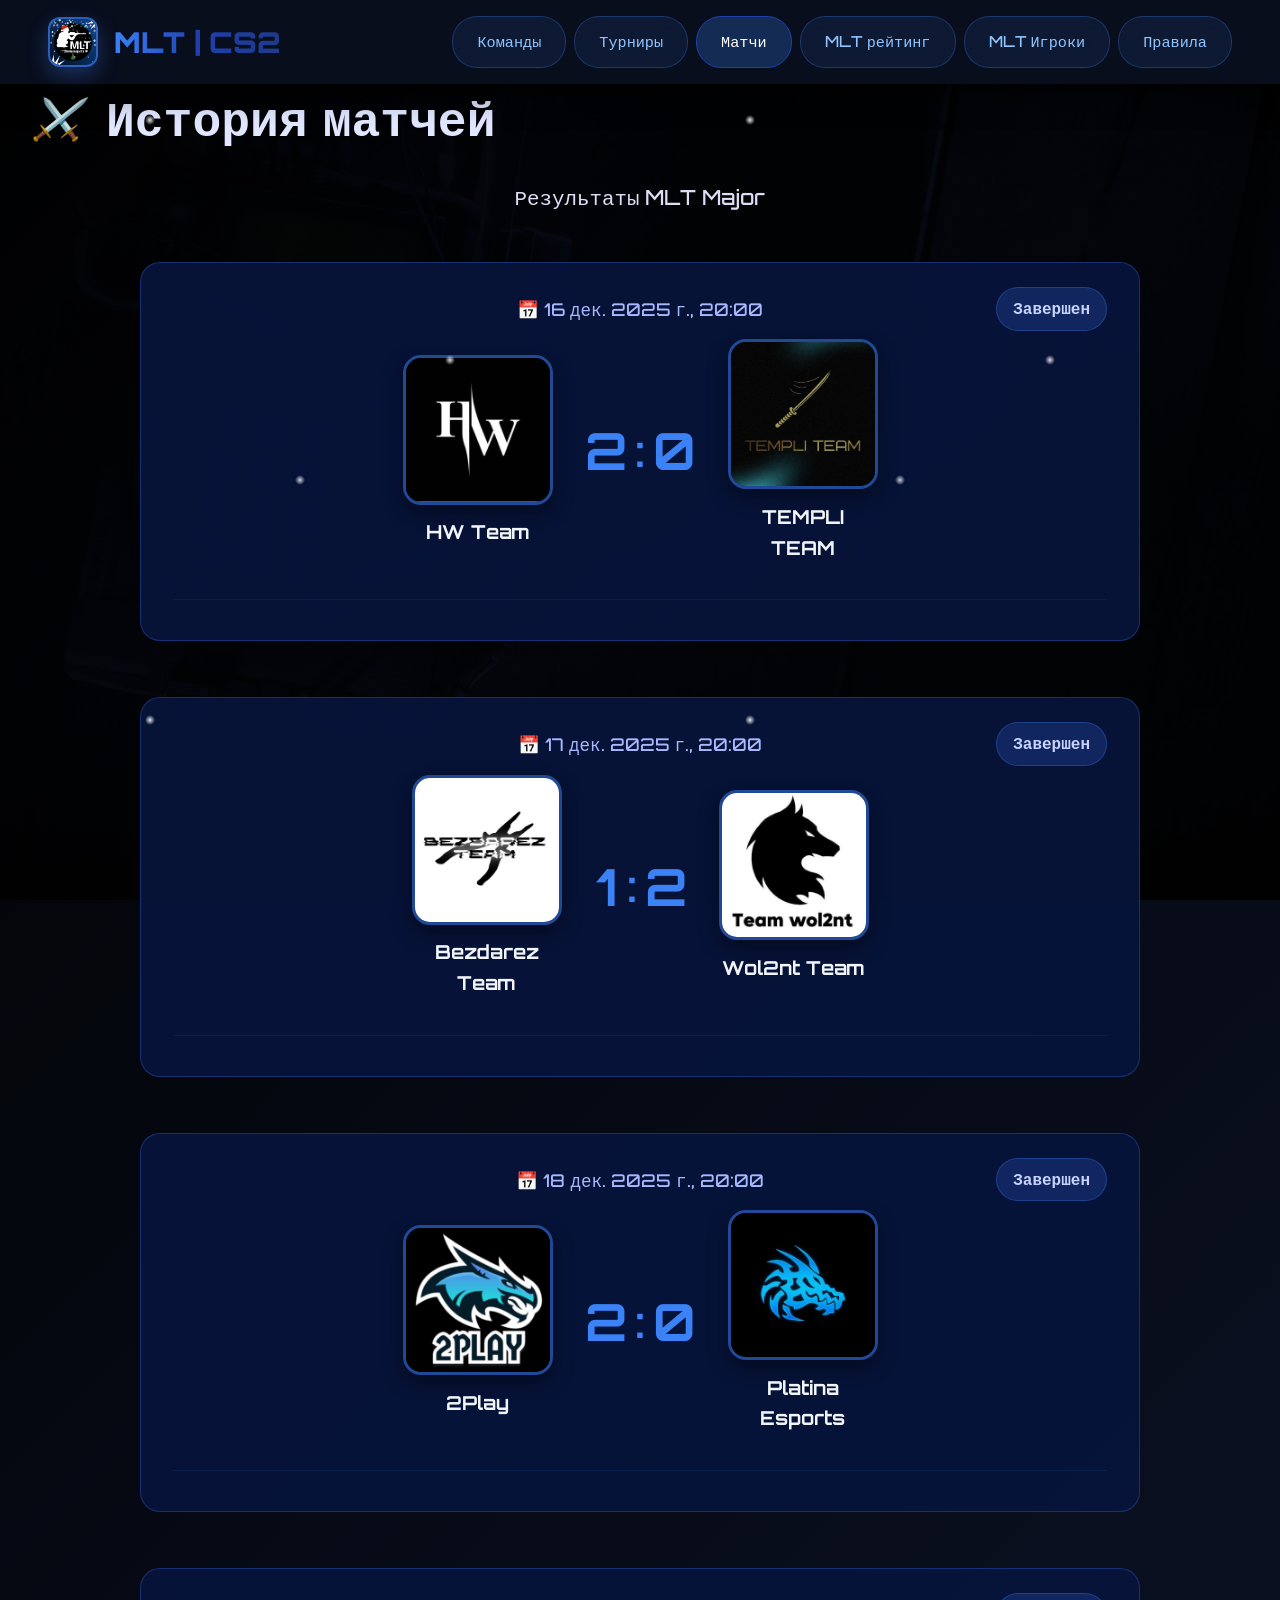
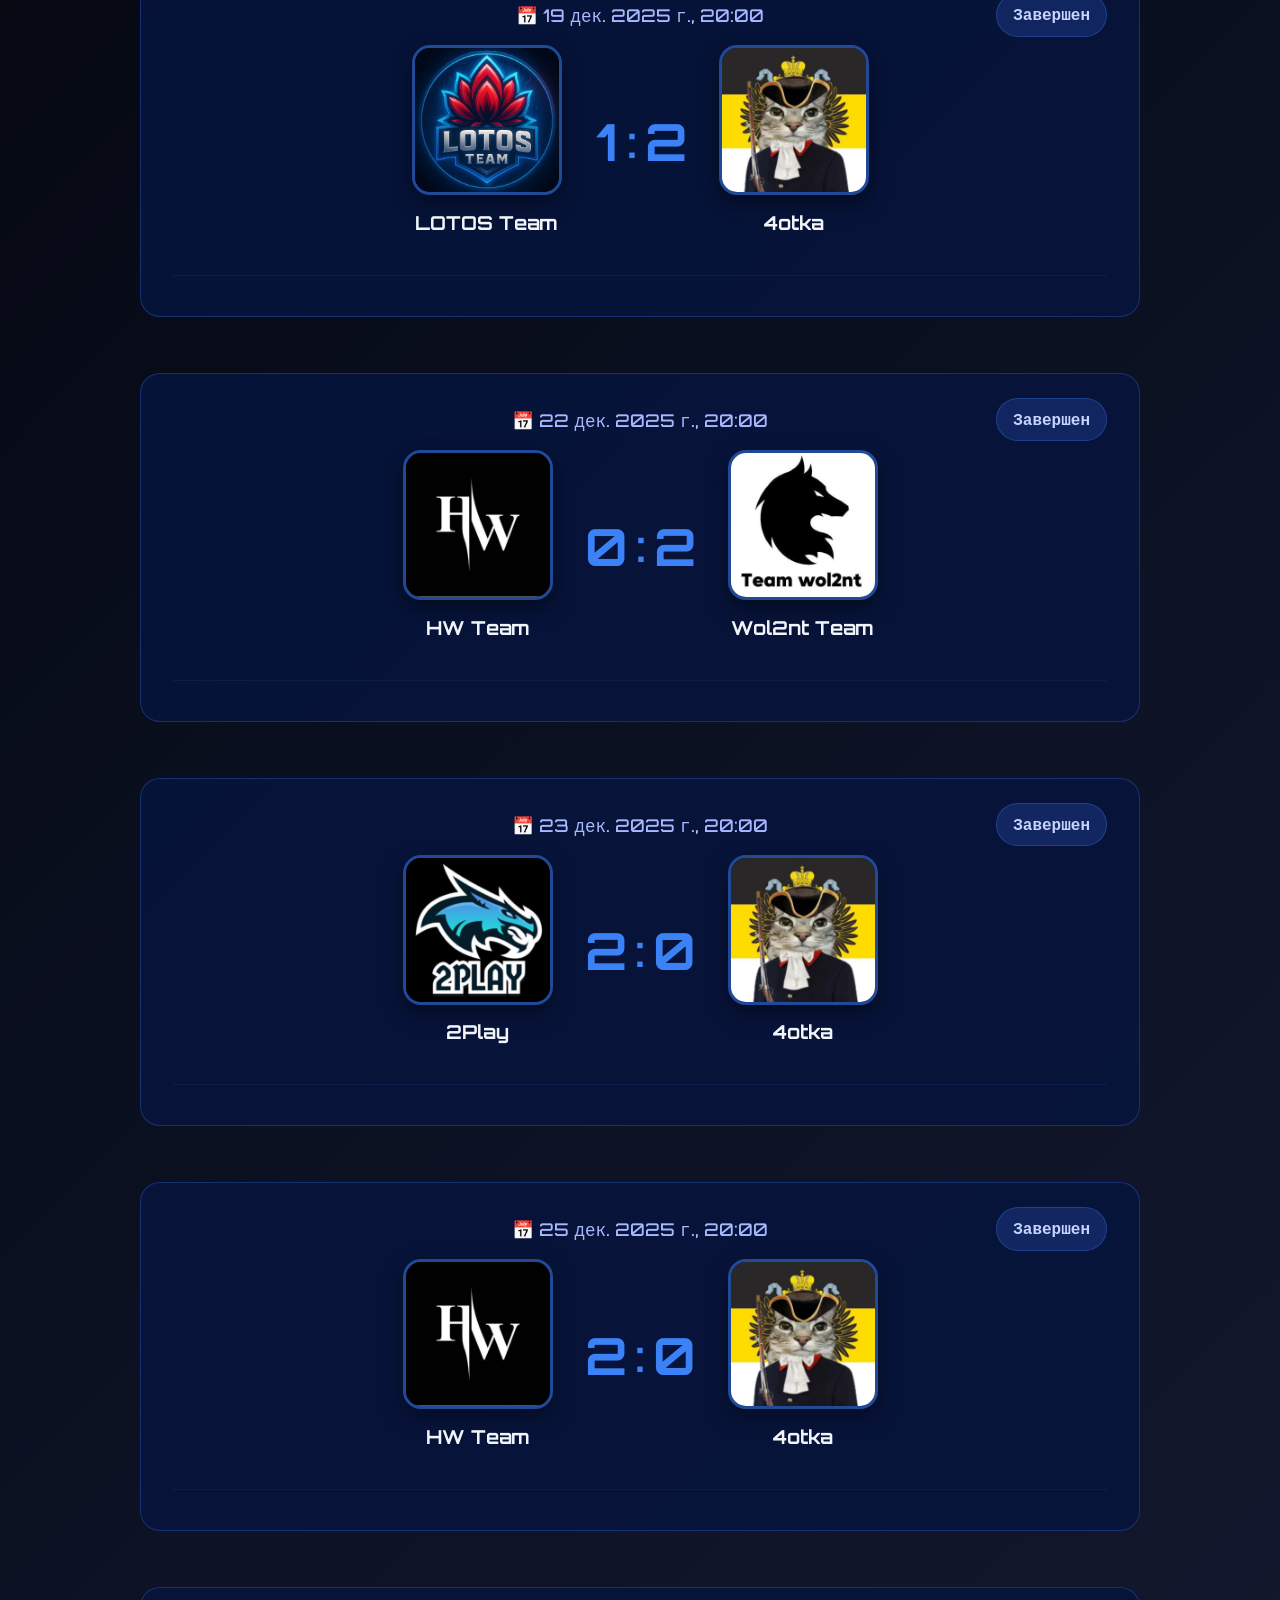
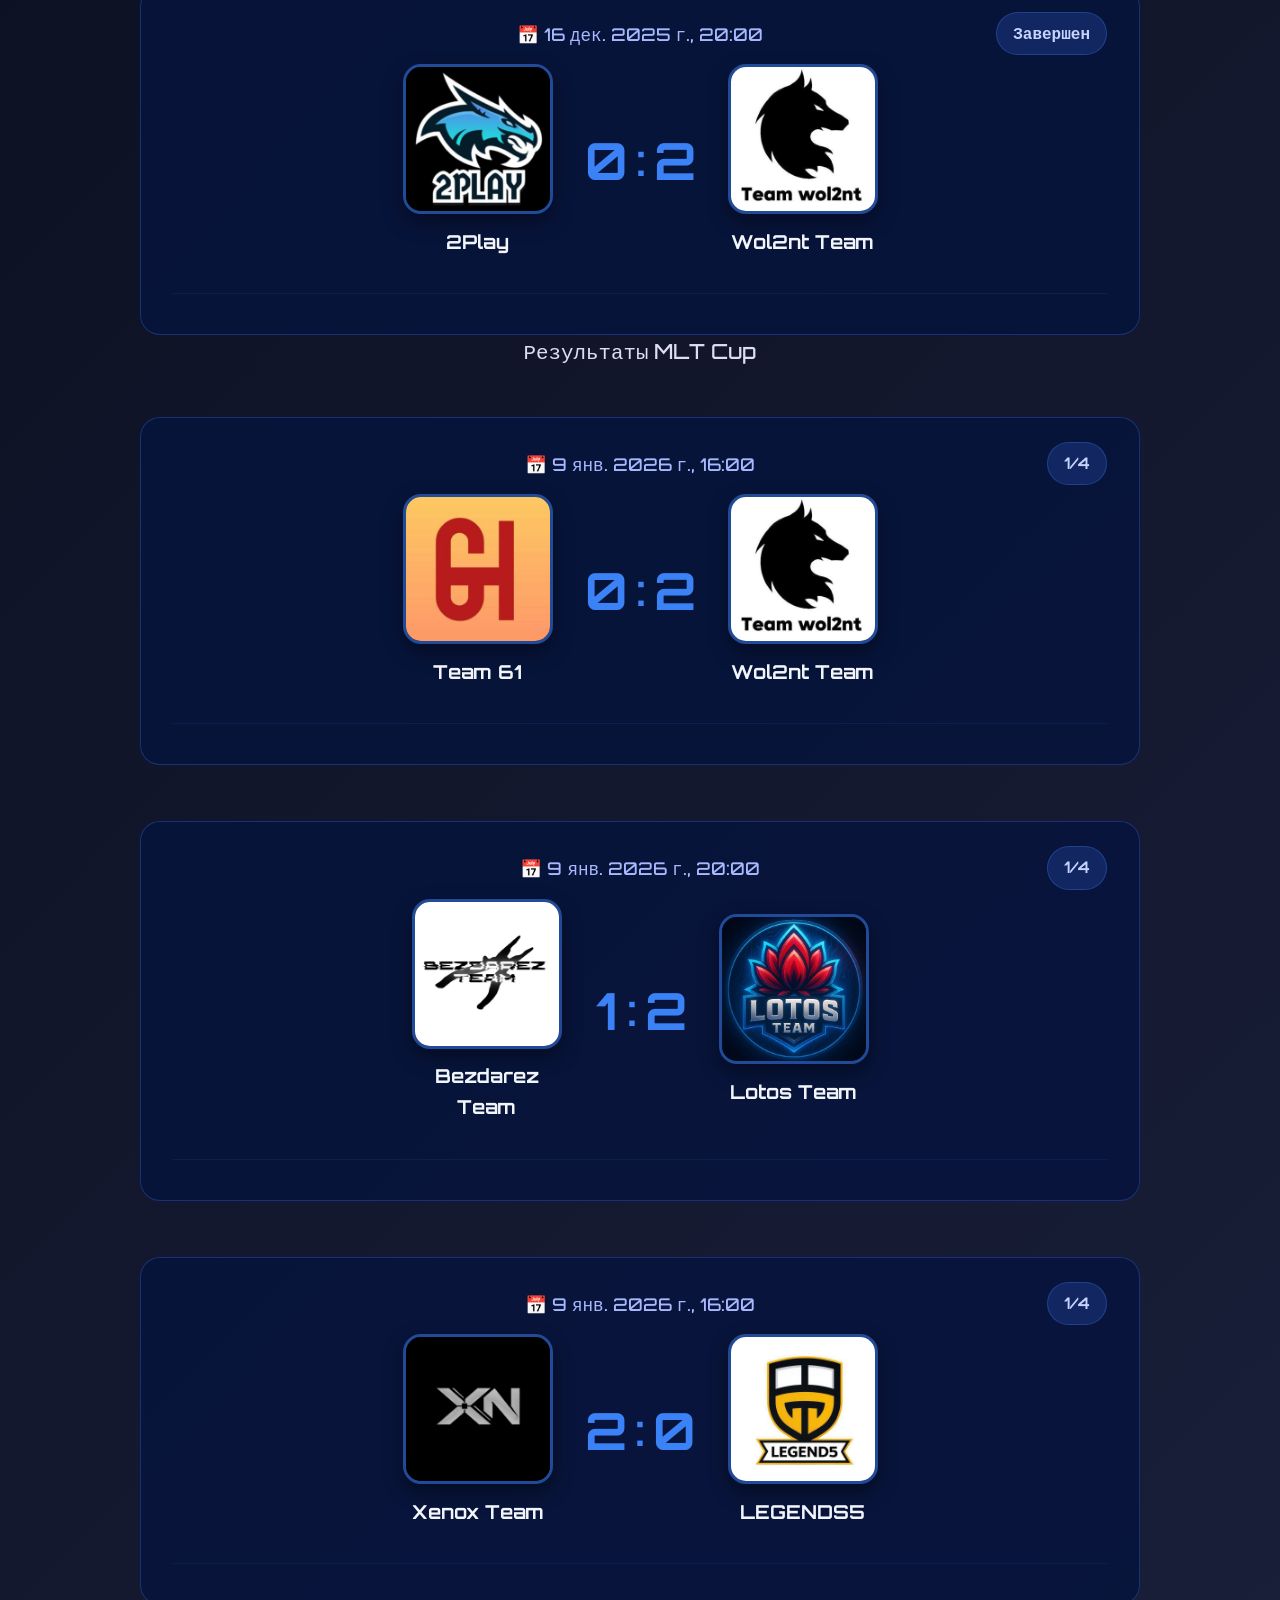
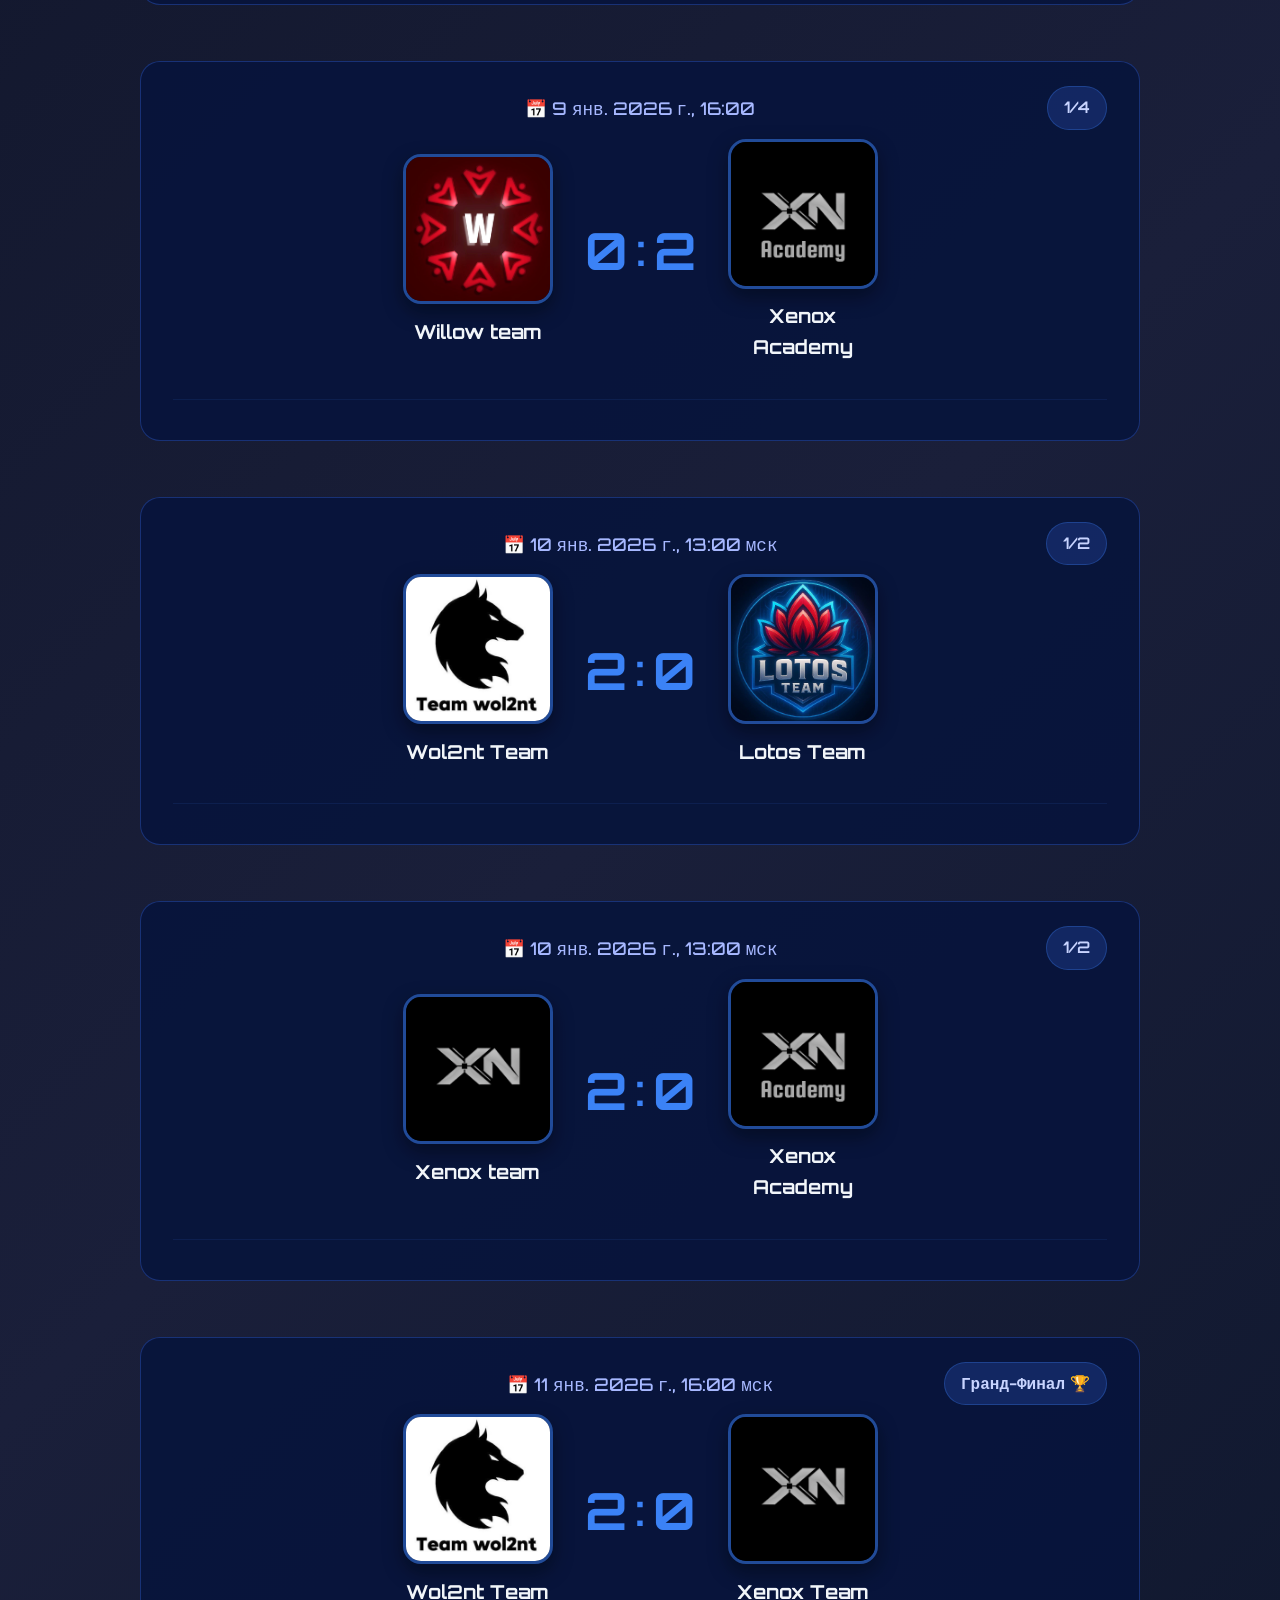
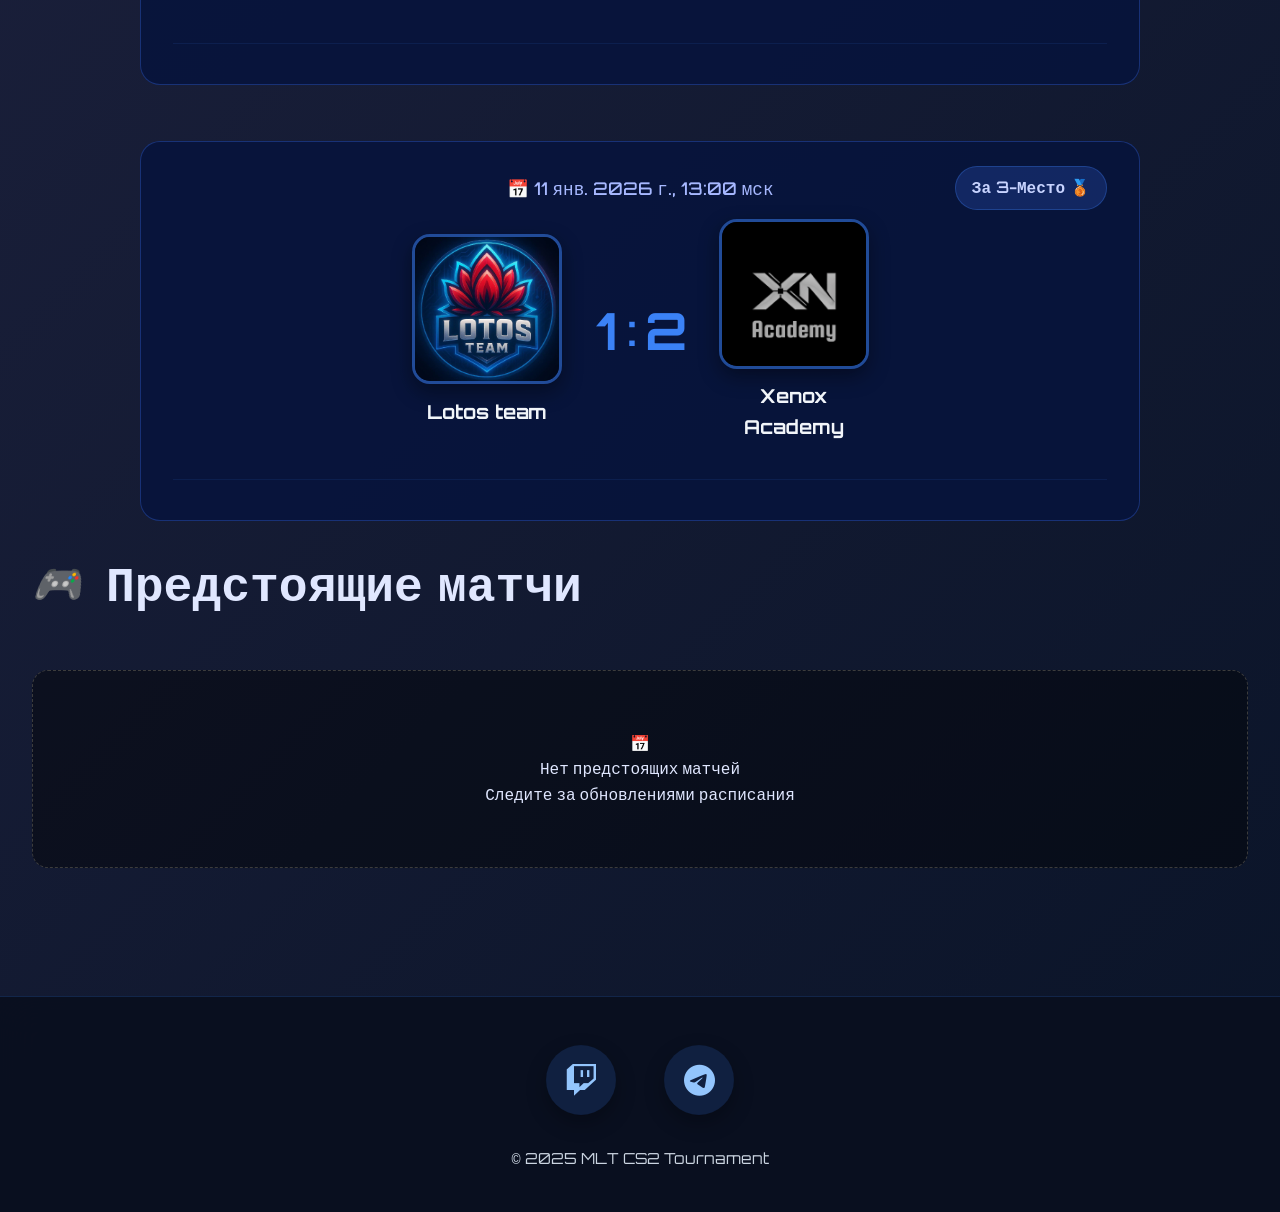
==== matches.html @ 6d5b3677 "Add files via upload" ====
<!DOCTYPE html>
<html lang="ru">
<head>
    <meta charset="UTF-8">
    <meta name="viewport" content="width=device-width, initial-scale=1.0">
    <title>История матчей | MLT CS2 TOURNAMENT</title>
    <link rel="stylesheet" href="style.css">
    <link rel="stylesheet" href="https://cdnjs.cloudflare.com/ajax/libs/font-awesome/6.0.0/css/all.min.css">
    <link rel="icon" type="image/png" href="img/logo.jpg">
</head>
<body>
   <header>
    <nav>
        <a href="index.html" class="logo-container">
            <div class="header-logo">
                <img src="img/logo.jpg" alt="MLT Logo">
            </div>
            <span class="logo">MLT | CS2</span>
        </a>
        
        <!-- Гамбургер СНАРУЖИ nav-links -->
        <button class="menu-toggle" id="menuToggle">
            <span></span>
            <span></span>
            <span></span>
        </button>
        
        <!-- Меню ссылок -->
        <div class="nav-links">
            <a href="teams.html">Команды</a>
            <a href="tournaments.html">Турниры</a>
            <a href="matches.html"class="active">Матчи</a>
            <a href="mlt-rating.html">MLT рейтинг</a>
             <a href="players.html" >MLT Игроки</a>
            <a href="rules.html">Правила</a>
        </div>
    </nav>
</header>

   
<main>
    <section class="matches-history-section">
        <div class="container">
            <div class="section-header">
                <i>⚔️</i>
                <h1>История матчей</h1>
            </div>
            <p class="matches-subtitle">Результаты MLT Major</p>

            <div class="matches-history-list">
                <!-- Матч 1 -->
                <div class="match-history-card">
                    <div class="match-status-badge">Завершен</div>
                    <div class="match-info-header">
                        <div class="match-date">📅 16 дек. 2025 г., 20:00</div>
                    </div>
                    <div class="match-teams">
                        <div class="match-team-left">
                            <img src="img/HW Team.jpg" alt="HW Team" class="match-logo">
                            <div class="match-team-name">HW Team</div>
                        </div>
                        <div class="match-score-box">
                            <span class="match-score-left">2</span>
                            <span class="match-separator">:</span>
                            <span class="match-score-right">0</span>
                        </div>
                        <div class="match-team-right">
                            <div class="match-team-name">TEMPLI TEAM</div>
                            <img src="img/TEMPLI TEAM.jpg" alt="TEMPLI TEAM" class="match-logo">
                        </div>
                    </div>
                    <div class="match-footer">
                        <div class="map-info"></div>
                    </div>
                </div>

                <!-- Матч 2 -->
                <div class="match-history-card">
                    <div class="match-status-badge">Завершен</div>
                    <div class="match-info-header">
                        <div class="match-date">📅 17 дек. 2025 г., 20:00</div>
                    </div>
                    <div class="match-teams">
                        <div class="match-team-left">
                            <img src="img/Bezdarez Team.jpg" alt="Bezdarez Team" class="match-logo">
                            <div class="match-team-name">Bezdarez Team</div>
                        </div>
                        <div class="match-score-box">
                            <span class="match-score-left">1</span>
                            <span class="match-separator">:</span>
                            <span class="match-score-right">2</span>
                        </div>
                        <div class="match-team-right">
                            <div class="match-team-name">Wol2nt Team</div>
                            <img src="img/Wol2nt Team.jpg" alt="Wol2nt Team" class="match-logo">
                        </div>
                    </div>
                    <div class="match-footer">
                        <div class="map-info"></div>
                    </div>
                </div>

                <!-- Матч 3 -->
                <div class="match-history-card">
                    <div class="match-status-badge">Завершен</div>
                    <div class="match-info-header">
                        <div class="match-date">📅 18 дек. 2025 г., 20:00</div>
                    </div>
                    <div class="match-teams">
                        <div class="match-team-left">
                            <img src="img/2play.jpg" alt="2Play" class="match-logo">
                            <div class="match-team-name">2Play</div>
                        </div>
                        <div class="match-score-box">
                            <span class="match-score-left">2</span>
                            <span class="match-separator">:</span>
                            <span class="match-score-right">0</span>
                        </div>
                        <div class="match-team-right">
                            <div class="match-team-name">Platina Esports</div>
                            <img src="img/Platina Esports Academy.jpg" alt="Platina Esports" class="match-logo">
                        </div>
                    </div>
                    <div class="match-footer">
                        <div class="map-info"></div>
                    </div>
                </div>

                <!-- Матч 4 -->
                <div class="match-history-card">
                    <div class="match-status-badge">Завершен</div>
                    <div class="match-info-header">
                        <div class="match-date">📅 19 дек. 2025 г., 20:00</div>
                    </div>
                    <div class="match-teams">
                        <div class="match-team-left">
                            <img src="img/lotos.jpg" alt="LOTOS Team" class="match-logo">
                            <div class="match-team-name">LOTOS Team</div>
                        </div>
                        <div class="match-score-box">
                            <span class="match-score-left">1</span>
                            <span class="match-separator">:</span>
                            <span class="match-score-right">2</span>
                        </div>
                        <div class="match-team-right">
                            <div class="match-team-name">4otka</div>
                            <img src="img/4otka.jpg" alt="4otka" class="match-logo">
                        </div>
                    </div>
                    <div class="match-footer">
                        <div class="map-info"></div>
                    </div>
                </div>

                <!-- Матч 5 -->
                <div class="match-history-card">
                    <div class="match-status-badge">Завершен</div>
                    <div class="match-info-header">
                        <div class="match-date">📅 22 дек. 2025 г., 20:00</div>
                    </div>
                    <div class="match-teams">
                        <div class="match-team-left">
                            <img src="img/HW Team.jpg" alt="HW Team" class="match-logo">
                            <div class="match-team-name">HW Team</div>
                        </div>
                        <div class="match-score-box">
                            <span class="match-score-left">0</span>
                            <span class="match-separator">:</span>
                            <span class="match-score-right">2</span>
                        </div>
                        <div class="match-team-right">
                            <div class="match-team-name">Wol2nt Team</div>
                            <img src="img/Wol2nt Team.jpg" alt="Wol2nt Team" class="match-logo">
                        </div>
                    </div>
                    <div class="match-footer">
                        <div class="map-info"></div>
                    </div>
                </div>

                <!-- Матч 6 -->
                <div class="match-history-card">
                    <div class="match-status-badge">Завершен</div>
                    <div class="match-info-header">
                        <div class="match-date">📅 23 дек. 2025 г., 20:00</div>
                    </div>
                    <div class="match-teams">
                        <div class="match-team-left">
                            <img src="img/2play.jpg" alt="2Play" class="match-logo">
                            <div class="match-team-name">2Play</div>
                        </div>
                        <div class="match-score-box">
                            <span class="match-score-left">2</span>
                            <span class="match-separator">:</span>
                            <span class="match-score-right">0</span>
                        </div>
                        <div class="match-team-right">
                            <div class="match-team-name">4otka</div>
                            <img src="img/4otka.jpg" alt="4otka" class="match-logo">
                        </div>
                    </div>
                    <div class="match-footer">
                        <div class="map-info"></div>
                    </div>
                </div>

                <!-- Матч 7 -->
                <div class="match-history-card">
                    <div class="match-status-badge">Завершен</div>
                    <div class="match-info-header">
                        <div class="match-date">📅 25 дек. 2025 г., 20:00</div>
                    </div>
                    <div class="match-teams">
                        <div class="match-team-left">
                            <img src="img/HW Team.jpg" alt="HW Team" class="match-logo">
                            <div class="match-team-name">HW Team</div>
                        </div>
                        <div class="match-score-box">
                            <span class="match-score-left">2</span>
                            <span class="match-separator">:</span>
                            <span class="match-score-right">0</span>
                        </div>
                        <div class="match-team-right">
                            <div class="match-team-name">4otka</div>
                            <img src="img/4otka.jpg" alt="4otka" class="match-logo">
                        </div>
                    </div>
                    <div class="match-footer">
                        <div class="map-info"></div>
                    </div>
                </div>

                <!-- Матч 8 -->
                <div class="match-history-card">
                    <div class="match-status-badge">Завершен</div>
                    <div class="match-info-header">
                        <div class="match-date">📅 16 дек. 2025 г., 20:00</div>
                    </div>
                    <div class="match-teams">
                        <div class="match-team-left">
                            <img src="img/2play.jpg" alt="2Play" class="match-logo">
                            <div class="match-team-name">2Play</div>
                        </div>
                        <div class="match-score-box">
                            <span class="match-score-left">0</span>
                            <span class="match-separator">:</span>
                            <span class="match-score-right">2</span>
                        </div>
                        <div class="match-team-right">
                            <div class="match-team-name">Wol2nt Team</div>
                            <img src="img/Wol2nt Team.jpg" alt="Wol2nt Team" class="match-logo">
                        </div>
                    </div>
                    <div class="match-footer">
                        <div class="map-info"></div>
                    </div>
                </div>
            </div>

            <p class="matches-subtitle">Результаты MLT Cup</p>

            <div class="matches-history-list">
                <!-- Cup Матч 1 -->
                <div class="match-history-card">
                    <div class="match-status-badge">1/4</div>
                    <div class="match-info-header">
                        <div class="match-date">📅 9 янв. 2026 г., 16:00</div>
                    </div>
                    <div class="match-teams">
                        <div class="match-team-left">
                            <img src="img/Team 61.jpg" alt="Team 61" class="match-logo">
                            <div class="match-team-name">Team 61</div>
                        </div>
                        <div class="match-score-box">
                            <span class="match-score-left">0</span>
                            <span class="match-separator">:</span>
                            <span class="match-score-right">2</span>
                        </div>
                        <div class="match-team-right">
                            <div class="match-team-name">Wol2nt Team</div>
                            <img src="img/Wol2nt Team.jpg" alt="Wol2nt Team" class="match-logo">
                        </div>
                    </div>
                    <div class="match-footer">
                        <div class="map-info"></div>
                    </div>
                </div>

                <!-- Cup Матч 2 -->
                <div class="match-history-card">
                    <div class="match-status-badge">1/4</div>
                    <div class="match-info-header">
                        <div class="match-date">📅 9 янв. 2026 г., 20:00</div>
                    </div>
                    <div class="match-teams">
                        <div class="match-team-left">
                            <img src="img/Bezdarez Team.jpg" alt="Bezdarez Team" class="match-logo">
                            <div class="match-team-name">Bezdarez Team</div>
                        </div>
                        <div class="match-score-box">
                            <span class="match-score-left">1</span>
                            <span class="match-separator">:</span>
                            <span class="match-score-right">2</span>
                        </div>
                        <div class="match-team-right">
                            <div class="match-team-name">Lotos Team</div>
                            <img src="img/lotos.jpg" alt="Lotos Team" class="match-logo">
                        </div>
                    </div>
                    <div class="match-footer">
                        <div class="map-info"></div>
                    </div>
                </div>

                <!-- Cup Матч 3 -->
               
                    <div class="match-history-card">
                    <div class="match-status-badge">1/4</div>
                    <div class="match-info-header">
                        <div class="match-date">📅 9 янв. 2026 г., 16:00</div>
                    </div>
                    <div class="match-teams">
                        <div class="match-team-left">
                            <img src="img/Xenox Team.jpg" alt="Xenox Team" class="match-logo">
                            <div class="match-team-name">Xenox Team</div>
                        </div>
                        <div class="match-score-box">
                            <span class="match-score-left">2</span>
                            <span class="match-separator">:</span>
                            <span class="match-score-right">0</span>
                        </div>
                        <div class="match-team-right">
                            <div class="match-team-name">LEGENDS5</div>
                            <img src="img/LEGENDS5.jpg" alt="LEGENDS5" class="match-logo">
                        </div>
                    </div>
                    <div class="match-footer">
                        <div class="map-info"></div>
                    </div>
                </div>

                <!-- Cup Матч 4 -->
                <div class="match-history-card">
                    <div class="match-status-badge">1/4</div>
                    <div class="match-info-header">
                        <div class="match-date">📅 9 янв. 2026 г., 16:00</div>
                    </div>
                    <div class="match-teams">
                        <div class="match-team-left">
                            <img src="img/willow2.jpg" alt="Willow team" class="match-logo">
                            <div class="match-team-name">Willow team</div>
                        </div>
                        <div class="match-score-box">
                            <span class="match-score-left">0</span>
                            <span class="match-separator">:</span>
                            <span class="match-score-right">2</span>
                        </div>
                        <div class="match-team-right">
                            <div class="match-team-name">Xenox Academy</div>
                            <img src="img/Xenox Academy.jpg" alt="Xenox Academy" class="match-logo">
                        </div>
                    </div>
                    <div class="match-footer">
                        <div class="map-info"></div>
                    </div>
                </div>

                <!-- Cup 1/2 Матч 1 -->
                <div class="match-history-card">
                    <div class="match-status-badge">1/2</div>
                    <div class="match-info-header">
                        <div class="match-date">📅 10 янв. 2026 г., 13:00 мск</div>
                    </div>
                    <div class="match-teams">
                        <div class="match-team-left">
                            <img src="img/Wol2nt Team.jpg" alt="Wol2nt Team" class="match-logo">
                            <div class="match-team-name">Wol2nt Team</div>
                        </div>
                        <div class="match-score-box">
                            <span class="match-score-left">2</span>
                            <span class="match-separator">:</span>
                            <span class="match-score-right">0</span>
                        </div>
                        <div class="match-team-right">
                            <div class="match-team-name">Lotos Team</div>
                            <img src="img/lotos.jpg" alt="Lotos Team" class="match-logo">
                        </div>
                    </div>
                    <div class="match-footer">
                        <div class="map-info"></div>
                    </div>
                </div>

                <!-- Cup 1/2 Матч 2 -->
                <div class="match-history-card">
                    <div class="match-status-badge">1/2</div>
                    <div class="match-info-header">
                        <div class="match-date">📅 10 янв. 2026 г., 13:00 мск</div>
                    </div>
                    <div class="match-teams">
                        <div class="match-team-left">
                            <img src="img/Xenox Team.jpg" alt="Xenox team" class="match-logo">
                            <div class="match-team-name">Xenox team</div>
                        </div>
                        <div class="match-score-box">
                            <span class="match-score-left">2</span>
                            <span class="match-separator">:</span>
                            <span class="match-score-right">0</span>
                        </div>
                        <div class="match-team-right">
                            <div class="match-team-name">Xenox Academy</div>
                            <img src="img/Xenox Academy.jpg" alt="Xenox Academy" class="match-logo">
                        </div>
                    </div>
                    <div class="match-footer">
                        <div class="map-info"></div>
                    </div>
                </div>

                <!-- Cup Гранд-Финал -->
                <div class="match-history-card">
                    <div class="match-status-badge">Гранд-Финал 🏆</div>
                    <div class="match-info-header">
                        <div class="match-date">📅 11 янв. 2026 г., 16:00 мск</div>
                    </div>
                    <div class="match-teams">
                        <div class="match-team-left">
                            <img src="img/Wol2nt Team.jpg" alt="Wol2nt Team" class="match-logo">
                            <div class="match-team-name">Wol2nt Team</div>
                        </div>
                        <div class="match-score-box">
                            <span class="match-score-left">2</span>
                            <span class="match-separator">:</span>
                            <span class="match-score-right">0</span>
                        </div>
                        <div class="match-team-right">
                            <div class="match-team-name">Xenox Team</div>
                            <img src="img/Xenox Team.jpg" alt="Xenox Team" class="match-logo">
                        </div>
                    </div>
                    <div class="match-footer">
                        <div class="map-info"></div>
                    </div>
                </div>

                <!-- Cup За 3-место -->
                <div class="match-history-card">
                    <div class="match-status-badge">За 3-место 🥉</div>
                    <div class="match-info-header">
                        <div class="match-date">📅 11 янв. 2026 г., 13:00 мск</div>
                    </div>
                    <div class="match-teams">
                        <div class="match-team-left">
                            <img src="img/lotos.jpg" alt="Lotos team" class="match-logo">
                            <div class="match-team-name">Lotos team</div>
                        </div>
                        <div class="match-score-box">
                            <span class="match-score-left">1</span>
                            <span class="match-separator">:</span>
                            <span class="match-score-right">2</span>
                        </div>
                        <div class="match-team-right">
                            <div class="match-team-name">Xenox Academy</div>
                            <img src="img/Xenox Academy.jpg" alt="Xenox Academy" class="match-logo">
                        </div>
                    </div>
                    <div class="match-footer">
                        <div class="map-info"></div>
                    </div>
                </div>
            </div>

            <div class="section-header">
                <i>🎮</i>
                <h1>Предстоящие матчи</h1>
            </div>
            <section class="matches-empty">
                <div class="matches-empty__inner">
                    <div class="matches-empty__icon">
                        <span>📅</span>
                    </div>
                    <p class="matches-empty__title">Нет предстоящих матчей</p>
                    <p class="matches-empty__subtitle">Следите за обновлениями расписания</p>
                </div>
            </section>
        </div>
    </section>
</main>


    <footer>
        <div class="container">
            <div class="social-links">
                <a href="https://www.twitch.tv" title="Twitch" target="_blank">
                    <i class="fab fa-twitch"></i>
                </a>
                <a href="https://t.me" title="Telegram" target="_blank">
                    <i class="fab fa-telegram"></i>
                </a>
            </div>
            <p>&copy; 2025 MLT CS2 Tournament</p>
        </div>
    </footer>
<div class="snow-layer"></div>
 <script>
    const menuToggle = document.getElementById('menuToggle');
const navLinks = document.querySelector('.nav-links');

menuToggle.addEventListener('click', () => {
    menuToggle.classList.toggle('active');
    navLinks.classList.toggle('active');
});

// Закрываем меню при клике на ссылку
document.querySelectorAll('.nav-links a').forEach(link => {
    link.addEventListener('click', () => {
        menuToggle.classList.remove('active');
        navLinks.classList.remove('active');
    });
});

// Закрываем меню при клике вне меню
document.addEventListener('click', (e) => {
    if (!e.target.closest('nav')) {
        menuToggle.classList.remove('active');
        navLinks.classList.remove('active');
    }
});

// Закрываем меню при изменении размера окна
window.addEventListener('resize', () => {
    if (window.innerWidth > 768) {
        menuToggle.classList.remove('active');
        navLinks.classList.remove('active');
    }
});

</script>
</body>
</html>
---- style.css ----
@import url('https://fonts.googleapis.com/css2?family=Orbitron:wght@400;700;900&display=swap');


* { margin: 0; padding: 0; box-sizing: border-box; }

body { 
    font-family: 'Orbitron', monospace; 
    background: url('img/phon\ 2.jpg') center/cover fixed no-repeat,
                linear-gradient(135deg, #000 0%, #0a0f1f 30%, #1a1f3a 70%, #0a1428 100%);
    background-blend-mode: overlay;
    color: #e0e7ff; 
    overflow-x: hidden;
    line-height: 1.6;
}

header { 
    background: rgba(10, 15, 31, 0.95);
    backdrop-filter: blur(20px);
    position: fixed; 
    width: 100%; 
    top: 0; 
    z-index: 1000; 
    padding: 1rem 0;
    box-shadow: 0 10px 30px rgba(0, 0, 0, 0.5);
}



.logo-container {
    display: flex;
    align-items: center;
    gap: 1rem;
    text-decoration: none;
    color: inherit;
    cursor: pointer;
    transition: transform 0.3s ease;
}

.logo-container:hover { transform: scale(1.05); }

.header-logo {
    width: 50px;
    height: 50px;
    border-radius: 12px;
    background: linear-gradient(135deg, rgba(59, 130, 246, 0.4), rgba(30, 64, 175, 0.5));
    border: 2px solid rgba(59, 130, 246, 0.6);
    display: flex;
    align-items: center;
    justify-content: center;
    box-shadow: 0 8px 20px rgba(59, 130, 246, 0.3);
    overflow: hidden;
}

.header-logo img {
    width: 100%;
    height: 100%;
    object-fit: cover;
    border-radius: 10px;
}

.logo { 
    font-size: 1.8rem; 
    font-weight: 900; 
    background: linear-gradient(90deg, #3b82f6 0%, #1e40af 50%, #1e3a8a 100%);
    -webkit-background-clip: text; 
    -webkit-text-fill-color: transparent;
    background-clip: text;
}

nav { 
    display: flex; 
    justify-content: space-between;  /* Логотип слева, меню справа */
    align-items: center; 
    padding: 0 3rem;
    max-width: 1400px;
    margin: 0 auto;
    width: 100%;
}

.nav-links { 
    display: flex; 
    list-style: none; 
    gap: 0.5rem;
    flex-wrap: wrap;
    justify-content: flex-end;  /* Меню справа */
    align-items: center;
}


.nav-links a { 
    color: #93c5fd; 
    text-decoration: none; 
    font-size: 0.95rem; 
    font-weight: 500;
    padding: 0.8rem 1.5rem;
    border-radius: 25px;
    background: rgba(59, 130, 246, 0.1);
    backdrop-filter: blur(15px);
    border: 1px solid rgba(59, 130, 246, 0.3);
    transition: all 0.3s cubic-bezier(0.4, 0, 0.2, 1);
    white-space: nowrap;
}

.nav-links a:hover { 
    color: #fff;
    background: rgba(59, 130, 246, 0.2);
    border-color: #3b82f6;
    box-shadow: 0 5px 15px rgba(59, 130, 246, 0.3);
    transform: translateY(-2px);
}

.nav-links a.active { 
    color: #fff;
    background: rgba(59, 130, 246, 0.25);
    border-color: #1e40af;
}

.register-btn {
    background: linear-gradient(135deg, #3b82f6, #2563eb) !important;
    border: none !important;
}

.register-btn:hover {
    box-shadow: 0 8px 20px rgba(59, 130, 246, 0.4) !important;
}

.hero { 
    height: 100vh; 
    display: flex; 
    align-items: center; 
    justify-content: center; 
    text-align: center; 
    margin-top: 70px;
    position: relative;
    z-index: 1;
}

.hero-title { 
    font-size: clamp(2rem, 8vw, 5rem); 
    font-weight: 900; 
    background: linear-gradient(45deg, #3b82f6 0%, #1e40af 50%, #1e3a8a 100%); 
    -webkit-background-clip: text; 
    -webkit-text-fill-color: transparent;
    background-clip: text;
    margin-bottom: 1.5rem;
    line-height: 1.1;
}

.hero-subtitle {
    font-size: 1.3rem;
    color: #cbd5e1;
    font-weight: 300;
}

section { 
    padding: 5rem 0;
    max-width: 1400px;
    margin: 0 auto;
}

.container {
    width: 100%;
    max-width: 1400px;
    margin: 0 auto;
    padding: 0 2rem;
}

.section-header {
    display: flex;
    align-items: center;
    gap: 1.5rem;
    margin-bottom: 3rem;
    justify-content: flex-start;
    text-align: left;
    flex-wrap: wrap;
}


.section-header i {
    color: #fbbf24;
    font-size: 2.5rem;
}

.section-header h2 {
    font-size: clamp(1.8rem, 5vw, 3rem);
    color: #f1f5f9;
    margin: 0;
    background: linear-gradient(45deg, #3b82f6, #1e40af);
    -webkit-background-clip: text;
    -webkit-text-fill-color: transparent;
    background-clip: text;
}

.matches-section { padding: 5rem 0; }

.matches-table {
    background: linear-gradient(135deg, rgba(15, 23, 42, 0.8), rgba(30, 41, 59, 0.8));
    border: 1px solid rgba(59, 130, 246, 0.3);
    border-radius: 15px;
    overflow: hidden;
    margin-top: 2rem;
    box-shadow: 0 20px 40px rgba(59, 130, 246, 0.1);
}

.table-header {
    display: grid;
    grid-template-columns: 1.5fr 1.5fr 1fr 1.5fr 1fr;
    gap: 1rem;
    padding: 1.5rem;
    background: rgba(15, 23, 42, 0.6);
    border-bottom: 2px solid rgba(59, 130, 246, 0.4);
    color: #3b82f6;
    font-weight: 600;
    text-transform: uppercase;
    font-size: 0.85rem;
    text-align: center;
}

.table-row {
    display: grid;
    grid-template-columns: 1.5fr 1.5fr 1fr 1.5fr 1fr;
    gap: 1rem;
    padding: 1.5rem;
    border-bottom: 1px solid rgba(59, 130, 246, 0.1);
    align-items: center;
    transition: all 0.3s ease;
}

.table-row:hover { background: rgba(59, 130, 246, 0.05); }

.col {
    display: flex;
    align-items: center;
    justify-content: center;
    text-align: center;
}

.col-team {
    justify-content: flex-start;
    text-align: left;
    color: #e2e8f0;
}

.team-name { font-weight: 500; }
.col-score { color: #3b82f6; font-weight: 700; font-size: 1.1rem; }
.col-date { color: #cbd5e1; font-size: 0.95rem; }

.stage-badge {
    background: rgba(139, 92, 246, 0.3);
    color: #a78bfa;
    padding: 0.5rem 1rem;
    border-radius: 6px;
    font-size: 0.85rem;
    border: 1px solid rgba(139, 92, 246, 0.5);
    display: inline-block;
}

.top-teams-section { padding: 5rem 0; }

.teams-grid {
    display: grid;
    grid-template-columns: repeat(auto-fit, minmax(320px, 1fr));
    gap: 2.5rem;
    margin-top: 3rem;
    max-width: 1200px;
    margin-left: auto;
    margin-right: auto;
}

.team-card {
    perspective: 1000px;
    cursor: pointer;
}

.team-card-inner {
    background: linear-gradient(135deg, rgba(15, 23, 42, 0.8), rgba(30, 41, 59, 0.85));
    border: 2px solid rgba(59, 130, 246, 0.25);
    border-radius: 20px;
    padding: 2.5rem 2rem;
    text-align: center;
    transition: all 0.4s cubic-bezier(0.4, 0, 0.2, 1);
    height: 100%;
    display: flex;
    flex-direction: column;
    align-items: center;
    box-shadow: 0 15px 40px rgba(0, 0, 0, 0.4);
}

.team-card:hover .team-card-inner {
    transform: translateY(-12px) scale(1.02);
    border-color: rgba(59, 130, 246, 0.6);
    background: linear-gradient(135deg, rgba(15, 23, 42, 0.95), rgba(30, 41, 59, 0.95));
    box-shadow: 0 25px 60px rgba(59, 130, 246, 0.35);
}

.team-avatar-circle { margin-bottom: 1.5rem; }

.team-avatar-border {
    width: 140px;
    height: 140px;
    border-radius: 50%;
    border: 3px solid rgba(59, 130, 246, 0.5);
    padding: 4px;
    display: flex;
    align-items: center;
    justify-content: center;
    margin: 0 auto;
    background: rgba(59, 130, 246, 0.08);
}

.team-avatar {
    width: 100%;
    height: 100%;
    background: linear-gradient(135deg, rgba(59, 130, 246, 0.25), rgba(30, 64, 175, 0.35));
    border-radius: 50%;
    display: flex;
    align-items: center;
    justify-content: center;
    font-weight: 700;
    font-size: 1.8rem;
    color: #3b82f6;
    border: 2px solid rgba(59, 130, 246, 0.4);
    box-shadow: inset 0 0 20px rgba(59, 130, 246, 0.2);
    overflow: hidden;
}

.team-avatar img {
    width: 100%;
    height: 100%;
    object-fit: cover;
}

.team-rank-badge {
    font-size: 3.5rem;
    font-weight: 900;
    background: linear-gradient(135deg, #fbbf24, #f59e0b);
    -webkit-background-clip: text;
    -webkit-text-fill-color: transparent;
    background-clip: text;
    margin: 0.5rem 0 1rem;
    line-height: 1;
}

.team-name-large {
    font-size: 1.5rem;
    font-weight: 700;
    color: #f1f5f9;
    margin: 0 0 1.5rem;
    letter-spacing: 0.5px;
}

.team-stats-grid {
    display: grid;
    grid-template-columns: repeat(4, 1fr);
    gap: 0.8rem;
    width: 100%;
    margin-bottom: 1.5rem;
}

.stat {
    background: rgba(59, 130, 246, 0.1);
    border: 1px solid rgba(59, 130, 246, 0.3);
    border-radius: 10px;
    padding: 0.8rem 0.5rem;
    transition: all 0.3s ease;
}

.stat:hover {
    background: rgba(59, 130, 246, 0.15);
    border-color: rgba(59, 130, 246, 0.5);
    transform: translateY(-2px);
}

.stat-label {
    display: block;
    color: #94a3b8;
    font-size: 0.75rem;
    font-weight: 600;
    text-transform: uppercase;
    margin-bottom: 0.4rem;
}

.stat-value {
    display: block;
    color: #3b82f6;
    font-weight: 800;
    font-size: 1.3rem;
}

.team-divider {
    width: 80%;
    height: 1px;
    background: linear-gradient(90deg, transparent, rgba(59, 130, 246, 0.3), transparent);
    margin: 1.5rem 0;
}

.team-roster-hltv {
    color: #cbd5e1;
    font-size: 0.9rem;
    line-height: 1.6;
    margin: 0;
    text-align: center;
}
/* СТРАНИЦА КОМАНД */
.teams-section { 
    padding: 2rem 0 5rem 0;  /* Меньше отступ сверху */
}


.section-header-title {
    font-size: clamp(1.8rem, 5vw, 2.5rem);
    color: #f1f5f9;
    margin: 0 0 3rem 0;
    padding-left: 1rem;
    border-left: 4px solid #3b82f6;
}

.teams-grid-hltv {
    display: grid;
    grid-template-columns: repeat(3, 1fr);
    gap: 2.5rem;
    max-width: 1200px;
    margin-left: auto;
    margin-right: auto;
    margin-top: 2rem;  /* Уменьшен отступ сверху */
}


.team-card-hltv {
    background: linear-gradient(135deg, rgba(15, 23, 42, 0.9), rgba(30, 41, 59, 0.9));
    border: 2px solid rgba(59, 130, 246, 0.25);
    border-radius: 15px;
    overflow: hidden;
    transition: all 0.4s cubic-bezier(0.4, 0, 0.2, 1);
    cursor: pointer;
    display: flex;
    flex-direction: column;
    height: 100%;
    box-shadow: 0 10px 30px rgba(0, 0, 0, 0.3);
}

.team-card-hltv:hover {
    transform: translateY(-10px);
    border-color: rgba(59, 130, 246, 0.6);
    background: linear-gradient(135deg, rgba(15, 23, 42, 0.98), rgba(30, 41, 59, 0.98));
    box-shadow: 0 25px 60px rgba(59, 130, 246, 0.35);
}

.team-header-hltv {
    display: flex;
    flex-direction: column;
    align-items: center;
    gap: 1.5rem;
    padding: 2rem 1.5rem;
    background: linear-gradient(135deg, rgba(59, 130, 246, 0.12), rgba(59, 130, 246, 0.08));
    border-bottom: 2px solid rgba(59, 130, 246, 0.2);
}

.team-logo-hltv {
    width: 120px;
    height: 120px;
    border-radius: 50%;
    border: 4px solid rgba(59, 130, 246, 0.6);
    object-fit: cover;
    box-shadow: 0 10px 25px rgba(59, 130, 246, 0.2);
    transition: all 0.3s ease;
}

.team-card-hltv:hover .team-logo-hltv {
    border-color: rgba(59, 130, 246, 0.8);
    box-shadow: 0 15px 35px rgba(59, 130, 246, 0.35);
    transform: scale(1.05);
}

.team-title-hltv h3 {
    font-size: 1.4rem;
    color: #f1f5f9;
    margin: 0;
    text-align: center;
    font-weight: 700;
}

.team-body-hltv {
    padding: 2rem 1.5rem;
    flex: 1;
    display: flex;
    flex-direction: column;
    gap: 1.5rem;
}

.team-stats-hltv {
    background: rgba(59, 130, 246, 0.1);
    border: 1px solid rgba(59, 130, 246, 0.3);
    border-radius: 10px;
    padding: 1rem;
    color: #3b82f6;
    font-size: 0.95rem;
    font-weight: 600;
    margin: 0;
    text-align: center;
    line-height: 1.6;
}

.team-roster-hltv {
    color: #cbd5e1;
    font-size: 0.9rem;
    line-height: 1.6;
    margin: 0;
    text-align: center;
}
/* ==========================================
   НОВОСТИ
   ========================================== */

.news-section {
  padding: 5rem 0;
  margin-bottom: 3rem;  /* ДОБАВИТЬ - расстояние перед футером */
}

/* ... остальное ... */

/* ==========================================
   FOOTER
   ========================================== */

footer {
  background: rgba(10, 15, 31, 0.95);
  backdrop-filter: blur(20px);
  padding: 4rem 0 3rem;  /* УВЕЛИЧИТЬ padding */
  text-align: center;
  border-top: 1px solid rgba(59, 130, 246, 0.2);
  margin-top: 5rem;  /* ДОБАВИТЬ - большой отступ сверху */
}

.footer {
  padding: 40px 20px;
  text-align: center;
  border-top: 1px dashed rgba(255, 255, 255, 0.1);
  margin-top: 60px;
}

.footer-content {
  display: flex;
  justify-content: center;
  gap: 20px;
  margin-bottom: 20px;
}

.footer-link {
  display: inline-flex;
  align-items: center;
  justify-content: center;
  width: 50px;
  height: 50px;
  border: 1px solid rgba(255, 255, 255, 0.1);
  border-radius: 50%;
  transition: all 0.3s ease;
}

.footer-link:hover {
  border-color: rgba(100, 200, 255, 0.5);
  transform: scale(1.1);
}

.footer-copyright {
  color: #d9d4c0;
  font-size: 13px;
  margin: 0;
}


.snow-layer {
    position: fixed;
    top: 0;
    left: 0;
    width: 100%;
    height: 100%;
    pointer-events: none;
    z-index: 1;
    overflow: hidden;
    background-image: 
        radial-gradient(5px 5px at 25% 20%, rgba(255, 255, 255, 0.9), rgba(255, 255, 255, 0)),
        radial-gradient(5px 5px at 75% 60%, rgba(255, 255, 255, 0.85), rgba(255, 255, 255, 0)),
        radial-gradient(5px 5px at 50% 80%, rgba(255, 255, 255, 0.8), rgba(255, 255, 255, 0));
    background-repeat: repeat;
    background-size: 600px 600px;
    background-position: 0 0;
    animation: snowFall 30s linear infinite;
}

@keyframes snowFall {
    0% { 
        background-position: 0 0;
        opacity: 1;
    }
    100% { 
        background-position: 100px 100vh;
        opacity: 1;
    }
}


@media (max-width: 768px) {
    nav { padding: 0 1.5rem; flex-direction: column; gap: 1rem; }
    .nav-links { flex-direction: column; gap: 0.5rem; width: 100%; }
    .teams-grid { grid-template-columns: repeat(auto-fit, minmax(250px, 1fr)); }
    .table-header, .table-row { grid-template-columns: 1fr; text-align: center; }
    .col-team { justify-content: center; }
    .social-links { gap: 2rem; }
    .social-links a { width: 60px; height: 60px; font-size: 1.5rem; }
}

/* Картинка */
.news-image {
    width: 100%;
    height: 300px;
    overflow: hidden;
    background: rgba(59, 130, 246, 0.05);
    display: flex;
    align-items: center;
    justify-content: center;
    flex-shrink: 0;
}

.news-image img {
    width: 100%;
    height: 100%;
    object-fit: cover;
    object-position: center;
    transition: transform 0.4s ease;
}

.news-card:hover .news-image img {
    transform: scale(1.05);
}

/* Сетка карточек */
.news-grid {
    display: grid;
    grid-template-columns: repeat(3, 1fr);
    gap: 2rem;
    margin-top: 2rem;
}

.news-card {
    perspective: 1000px;
    cursor: pointer;
    height: 100%;
}

/* Адаптив */
@media (max-width: 1024px) {
    .news-grid {
        grid-template-columns: repeat(2, 1fr);
    }
}

@media (max-width: 768px) {
    .news-grid {
        grid-template-columns: 1fr;
    }
}

/* Вся рамка */
.news-card-inner {
    background: linear-gradient(135deg, rgba(15, 23, 42, 0.7), rgba(30, 41, 59, 0.7));
    border: 1px solid rgba(59, 130, 246, 0.2);
    border-radius: 15px;
    overflow: hidden;
    transition: all 0.4s cubic-bezier(0.4, 0, 0.2, 1);
    display: flex;
    flex-direction: column;
    height: 100%;
    font-family: 'Orbitron', sans-serif;
}

/* Область текста внутри карточки */
.news-content {
    padding: 1.5rem;
    display: flex;
    flex-direction: column;
    flex: 1;              /* тянем блок до низа */
}

/* Основной текст сверху */
.news-text {
    margin-bottom: auto;  /* всё лишнее пространство остаётся над датой */
}

/* Дата в самом низу */
.news-date {
    margin-top: 1rem;
    padding-bottom: 0.3rem;
    font-size: 0.9rem;
    letter-spacing: 0.12em;
    text-transform: uppercase;
    color: #fbbf24;
    text-shadow: 0 0 8px rgba(251, 191, 36, 0.5);
}

.teams-grid-hltv {
    display: grid;
    grid-template-columns: repeat(3, 1fr);
    gap: 2.5rem;
    max-width: 1200px;
    margin-left: auto;
    margin-right: auto;
}

/* Скрываем 10-ю карточку */
.team-card-hltv:nth-child(n+10) {
    display: none;
}

.team-details-section {
    padding: 8rem 0 5rem;
    margin-top: 70px;
}

.team-details-header {
    display: flex;
    gap: 3rem;
    align-items: center;
    margin-bottom: 4rem;
    padding: 2rem;
    background: linear-gradient(135deg, rgba(15, 23, 42, 0.8), rgba(30, 41, 59, 0.8));
    border-radius: 20px;
    border: 1px solid rgba(59, 130, 246, 0.3);
}

.team-details-logo {
    width: 200px;
    height: 200px;
    border-radius: 50%;
    border: 3px solid rgba(59, 130, 246, 0.6);
}

.team-details-info h1 {
    font-size: 3rem;
    color: #f1f5f9;
    margin: 0;
}

.team-details-stats {
    display: flex;
    gap: 2rem;
    margin-top: 1.5rem;
}

.stat-item {
    display: flex;
    flex-direction: column;
    gap: 0.5rem;
}

.stat-label {
    color: #94a3b8;
    font-size: 0.85rem;
    text-transform: uppercase;
}

.stat-value {
    color: #3b82f6;
    font-size: 1.5rem;
    font-weight: 700;
}

.team-details-content {
    display: grid;
    grid-template-columns: 1fr 2fr 1fr;
    gap: 2rem;
}

.team-roster, .team-matches, .team-stats-detailed {
    background: linear-gradient(135deg, rgba(15, 23, 42, 0.8), rgba(30, 41, 59, 0.8));
    border: 1px solid rgba(59, 130, 246, 0.2);
    border-radius: 15px;
    padding: 2rem;
}

.team-roster h2, .team-matches h2, .team-stats-detailed h2 {
    color: #f1f5f9;
    margin: 0 0 1.5rem;
    font-size: 1.5rem;
}

.roster-list {
    display: flex;
    flex-direction: column;
    gap: 1rem;
}

.player {
    padding: 1rem;
    background: rgba(59, 130, 246, 0.1);
    border-left: 3px solid #3b82f6;
    color: #cbd5e1;
    border-radius: 5px;
}

.matches-list {
    display: flex;
    flex-direction: column;
    gap: 1rem;
}

.match-card {
    display: flex;
    justify-content: space-between;
    align-items: center;
    padding: 1rem;
    background: rgba(59, 130, 246, 0.05);
    border: 1px solid rgba(59, 130, 246, 0.2);
    border-radius: 8px;
}

.match-opponent {
    color: #cbd5e1;
    font-weight: 500;
}

.match-score {
    color: #3b82f6;
    font-weight: 700;
    font-size: 1.1rem;
}

.match-date {
    color: #94a3b8;
    font-size: 0.85rem;
}

.stats-grid {
    display: grid;
    grid-template-columns: 1fr;
    gap: 1rem;
}

.stat-card {
    display: flex;
    justify-content: space-between;
    padding: 1rem;
    background: rgba(59, 130, 246, 0.1);
    border-radius: 8px;
}

.stat-name {
    color: #94a3b8;
}

.stat-val {
    color: #3b82f6;
    font-weight: 700;
}

@media (max-width: 1024px) {
    .team-details-content {
        grid-template-columns: 1fr;
    }
}

.team-link {
    text-decoration: none;
    color: inherit;
    cursor: pointer;
    transition: all 0.3s ease;
    display: block;
    height: 100%;
}

.team-link:hover .team-card-hltv {
    transform: translateY(-10px);
    border-color: rgba(59, 130, 246, 0.6);
    box-shadow: 0 25px 60px rgba(59, 130, 246, 0.35);
}
.match-card {
    display: grid;
    grid-template-columns: 2fr 1fr 1fr 1fr;
    gap: 1rem;
    padding: 1rem;
    background: rgba(59, 130, 246, 0.05);
    border: 1px solid rgba(59, 130, 246, 0.2);
    border-radius: 8px;
    align-items: center;
}

.match-team {
    display: flex;
    align-items: center;
    gap: 0.8rem;
}

.match-logo {
    width: 40px;
    height: 40px;
    border-radius: 50%;
    border: 2px solid rgba(59, 130, 246, 0.4);
    object-fit: cover;
}

.match-opponent {
    color: #cbd5e1;
    font-weight: 500;
}

.match-score {
    color: #3b82f6;
    font-weight: 700;
    font-size: 1.1rem;
    text-align: center;
}

.match-date {
    color: #94a3b8;
    font-size: 0.9rem;
    text-align: center;
}

.match-stage {
    color: #fbbf24;
    font-weight: 600;
    text-align: right;
}

.match-card {
    display: grid;
    grid-template-columns: 2fr 1fr 1fr 1fr auto;
    gap: 1rem;
    padding: 1rem;
    background: rgba(59, 130, 246, 0.05);
    border: 1px solid rgba(59, 130, 246, 0.2);
    border-radius: 8px;
    align-items: center;
}

.match-team {
    display: flex;
    align-items: center;
    gap: 0.8rem;
}

.match-logo {
    width: 40px;
    height: 40px;
    border-radius: 50%;
    border: 2px solid rgba(59, 130, 246, 0.4);
    object-fit: cover;
}

.match-logo-right {
    width: 40px;
    height: 40px;
    border-radius: 50%;
    border: 2px solid rgba(59, 130, 246, 0.4);
    object-fit: cover;
    margin-right: 0.5rem;
}

.match-opponent {
    color: #cbd5e1;
    font-weight: 500;
}

.match-score {
    color: #3b82f6;
    font-weight: 700;
    font-size: 1.1rem;
    text-align: center;
}

.match-date {
    color: #94a3b8;
    font-size: 0.9rem;
    text-align: center;
}

.match-stage {
    color: #fbbf24;
    font-weight: 600;
    text-align: right;
    min-width: 80px;
}
.match-card {
    display: grid;
    grid-template-columns: 1.5fr 1fr 1.5fr 1fr 1fr;
    gap: 1rem;
    padding: 1rem;
    background: rgba(59, 130, 246, 0.05);
    border: 1px solid rgba(59, 130, 246, 0.2);
    border-radius: 8px;
    align-items: center;
}

.match-team-left, .match-team-right {
    display: flex;
    align-items: center;
    gap: 0.8rem;
}

.match-team-right {
    flex-direction: row-reverse;
}

.match-logo {
    width: 40px;
    height: 40px;
    border-radius: 50%;
    border: 2px solid rgba(59, 130, 246, 0.4);
    object-fit: cover;
}

.match-team-name {
    color: #cbd5e1;
    font-weight: 500;
    font-size: 0.95rem;
}

.match-score-box {
    display: flex;
    align-items: center;
    justify-content: center;
    gap: 0.5rem;
}

.match-score-left, .match-score-right {
    color: #3b82f6;
    font-weight: 700;
    font-size: 1.2rem;
    min-width: 25px;
    text-align: center;
}

.match-separator {
    color: #3b82f6;
    font-weight: 700;
}

.match-date {
    color: #94a3b8;
    font-size: 0.9rem;
    text-align: center;
}

.match-stage {
    color: #fbbf24;
    font-weight: 600;
    text-align: right;
}

.tournament-section {
  margin: 40px 0;
  padding: 20px;
  border: 2px solid #0099ff;
  border-radius: 8px;
  background-color: rgba(0, 153, 255, 0.05);
}

.tournament-section h2 {
  color: #0099ff;
  margin-top: 0;
  margin-bottom: 20px;
  font-size: 24px;
}

.tournament-info {
  background-color: rgba(0, 153, 255, 0.1);
  padding: 15px;
  border-radius: 5px;
  margin-bottom: 20px;
}

.tournament-info p {
  margin: 8px 0;
  color: #fff;
}

.bracket-round {
  margin: 20px 0;
  padding: 15px;
  background-color: rgba(0, 0, 0, 0.3);
  border-radius: 5px;
}

.bracket-round h4 {
  color: #0099ff;
  margin-top: 0;
  margin-bottom: 15px;
}

.match {
  display: flex;
  justify-content: space-between;
  align-items: center;
  padding: 10px;
  margin: 8px 0;
  background-color: rgba(0, 153, 255, 0.15);
  border-radius: 4px;
  border-left: 3px solid #0099ff;
}

.match.final {
  border-left: 5px solid #ffcc00;
  background-color: rgba(255, 204, 0, 0.1);
}

.team {
  flex: 1;
  color: #fff;
  padding: 5px 10px;
}

.score {
  color: #0099ff;
  font-weight: bold;
  padding: 0 15px;
  text-align: center;
  min-width: 50px;
}
/* ГАЛЕРЕЯ ФОТОГРАФИЙ ТУРНИРОВ */
.tournaments-gallery {
  display: grid;
  grid-template-columns: repeat(auto-fit, minmax(280px, 1fr));
  gap: 20px;
  margin-bottom: 50px;
  padding: 20px;
}

.tournament-image-frame {
  position: relative;
  border: 2px solid #00aaff;
  border-radius: 12px;
  padding: 8px;
  background: linear-gradient(135deg, rgba(0, 170, 255, 0.1) 0%, rgba(0, 100, 150, 0.05) 100%);
  overflow: hidden;
  box-shadow: 0 0 20px rgba(0, 170, 255, 0.3), inset 0 0 20px rgba(0, 170, 255, 0.1);
}

.tournament-image-frame img {
  width: 100%;
  height: auto;
  display: block;
  border-radius: 8px;
  transition: transform 0.3s ease;
}

.tournament-image-frame:hover img {
  transform: scale(1.02);
}

/* КАРТОЧКИ ТУРНИРОВ */
.tournament-card {
  border: 2px solid #00aaff;
  border-radius: 12px;
  margin-bottom: 25px;
  background: linear-gradient(135deg, rgba(0, 50, 100, 0.3) 0%, rgba(0, 20, 50, 0.5) 100%);
  overflow: hidden;
  box-shadow: 0 0 25px rgba(0, 170, 255, 0.2), inset 0 0 15px rgba(0, 170, 255, 0.05);
  transition: all 0.3s ease;
}

.tournament-card:hover {
  border-color: #00ddff;
  box-shadow: 0 0 35px rgba(0, 221, 255, 0.3), inset 0 0 20px rgba(0, 170, 255, 0.1);
  transform: translateY(-2px);
}

.tournament-header {
  background: linear-gradient(90deg, rgba(0, 170, 255, 0.2) 0%, rgba(0, 100, 150, 0.1) 100%);
  padding: 20px;
  border-bottom: 2px solid rgba(0, 170, 255, 0.5);
}

.tournament-header h2 {
  margin: 0;
  color: #00ddff;
  font-size: 28px;
  font-weight: 600;
  letter-spacing: 1px;
}

.tournament-info-box {
  padding: 25px;
  display: flex;
  flex-wrap: wrap;
  gap: 30px;
  justify-content: space-around;
}

.info-item {
  display: flex;
  flex-direction: column;
  gap: 8px;
  min-width: 250px;
}

.info-label {
  color: #00aaff;
  font-size: 14px;
  font-weight: 600;
  text-transform: uppercase;
  letter-spacing: 0.5px;
  opacity: 0.8;
}

.info-value {
  color: #ffffff;
  font-size: 20px;
  font-weight: 500;
  padding: 10px 15px;
  background: rgba(0, 170, 255, 0.1);
  border-left: 3px solid #00aaff;
  border-radius: 4px;
}

.tournament-winner {
  color: #ffdd00 !important;
  border-left-color: #ffdd00 !important;
  background: rgba(255, 221, 0, 0.1) !important;
}

.prize-pool {
  color: #00ff88 !important;
  border-left-color: #00ff88 !important;
  background: rgba(0, 255, 136, 0.1) !important;
}

/* МОБИЛЬНЫЙ АДАПТИВ */
@media (max-width: 768px) {
  .tournaments-gallery {
    grid-template-columns: 1fr;
  }

  .tournament-info-box {
    flex-direction: column;
    gap: 15px;
  }

  .tournament-header h2 {
    font-size: 22px;
  }
}
.tournament-bracket-section {
  padding: 20px;
  border-top: 2px solid rgba(0, 170, 255, 0.3);
}

.tournament-bracket-section h3 {
  color: #00aaff;
  font-size: 16px;
  text-transform: uppercase;
  margin: 20px 0 15px 0;
  letter-spacing: 1px;
}

.bracket-matches {
  display: flex;
  flex-direction: column;
  gap: 10px;
  margin-bottom: 20px;
}

.match-item {
  display: flex;
  justify-content: space-between;
  align-items: center;
  padding: 12px 15px;
  background: rgba(0, 170, 255, 0.1);
  border: 1px solid rgba(0, 170, 255, 0.3);
  border-radius: 6px;
  border-left: 4px solid #00aaff;
}

.match-item.final-match {
  background: rgba(255, 221, 0, 0.15);
  border-color: rgba(255, 221, 0, 0.5);
  border-left-color: #ffdd00;
}

.team-name {
  color: #ffffff;
  font-weight: 500;
  flex: 1;
  text-align: left;
}

.vs {
  color: #00aaff;
  padding: 0 15px;
  font-weight: bold;
  font-size: 12px;
  text-transform: uppercase;
}
/* ОБЕРТКА ТУРНИРА С ФОТКОЙ И ИНФОРМАЦИЕЙ */
.tournament-wrapper {
  margin-bottom: 40px;
}

/* ФОТКА ТУРНИРА ПРЯМО НАД КАРТОЧКОЙ */
.tournament-image-frame {
  border: 2px solid #00aaff;
  border-radius: 12px;
  padding: 8px;
  background: linear-gradient(135deg, rgba(0, 170, 255, 0.1) 0%, rgba(0, 100, 150, 0.05) 100%);
  overflow: hidden;
  box-shadow: 0 0 20px rgba(0, 170, 255, 0.3), inset 0 0 20px rgba(0, 170, 255, 0.1);
  margin-bottom: 20px;
}

.tournament-image-frame img {
  width: 50%;
  height: auto;
  display: block;
  border-radius: 8px;
  transition: transform 0.3s ease;
}

.tournament-image-frame:hover img {
  transform: scale(1.02);
}

/* КАРТОЧКИ ТУРНИРОВ */
.tournament-card {
  border: 2px solid #00aaff;
  border-radius: 12px;
  background: linear-gradient(135deg, rgba(0, 50, 100, 0.3) 0%, rgba(0, 20, 50, 0.5) 100%);
  overflow: hidden;
  box-shadow: 0 0 25px rgba(0, 170, 255, 0.2), inset 0 0 15px rgba(0, 170, 255, 0.05);
  transition: all 0.3s ease;
}

.tournament-card:hover {
  border-color: #00ddff;
  box-shadow: 0 0 35px rgba(0, 221, 255, 0.3), inset 0 0 20px rgba(0, 170, 255, 0.1);
  transform: translateY(-2px);
}

.tournament-header {
  background: linear-gradient(90deg, rgba(0, 170, 255, 0.2) 0%, rgba(0, 100, 150, 0.1) 100%);
  padding: 20px;
  border-bottom: 2px solid rgba(0, 170, 255, 0.5);
}

.tournament-header h2 {
  margin: 0;
  color: #00ddff;
  font-size: 28px;
  font-weight: 600;
  letter-spacing: 1px;
}

.tournament-info-box {
  padding: 25px;
  display: flex;
  flex-wrap: wrap;
  gap: 30px;
  justify-content: space-around;
}

.info-item {
  display: flex;
  flex-direction: column;
  gap: 8px;
  min-width: 250px;
}

.info-label {
  color: #00aaff;
  font-size: 14px;
  font-weight: 600;
  text-transform: uppercase;
  letter-spacing: 0.5px;
  opacity: 0.8;
}

.info-value {
  color: #ffffff;
  font-size: 20px;
  font-weight: 500;
  padding: 10px 15px;
  background: rgba(0, 170, 255, 0.1);
  border-left: 3px solid #00aaff;
  border-radius: 4px;
}

.tournament-winner {
  color: #ffdd00 !important;
  border-left-color: #ffdd00 !important;
  background: rgba(255, 221, 0, 0.1) !important;
}

.prize-pool {
  color: #00ff88 !important;
  border-left-color: #00ff88 !important;
  background: rgba(0, 255, 136, 0.1) !important;
}

/* СЕТКА ТУРНИРА */
.tournament-bracket-section {
  padding: 20px;
  border-top: 2px solid rgba(0, 170, 255, 0.3);
}

.tournament-bracket-section h3 {
  color: #00aaff;
  font-size: 16px;
  text-transform: uppercase;
  margin: 20px 0 15px 0;
  letter-spacing: 1px;
}

.bracket-matches {
  display: flex;
  flex-direction: column;
  gap: 10px;
  margin-bottom: 20px;
}

.match-item {
  display: flex;
  justify-content: space-between;
  align-items: center;
  padding: 12px 15px;
  background: rgba(0, 170, 255, 0.1);
  border: 1px solid rgba(0, 170, 255, 0.3);
  border-radius: 6px;
  border-left: 4px solid #00aaff;
}

.match-item.final-match {
  background: rgba(255, 221, 0, 0.15);
  border-color: rgba(255, 221, 0, 0.5);
  border-left-color: #ffdd00;
}

.team-name {
  color: #ffffff;
  font-weight: 500;
  flex: 1;
  text-align: left;
}

.score {
  color: #00aaff;
  padding: 0 15px;
  font-weight: bold;
  font-size: 14px;
  min-width: 50px;
  text-align: center;
}

.final-match .score {
  color: #ffdd00;
}

/* МОБИЛЬНЫЙ АДАПТИВ */
@media (max-width: 768px) {
  .tournament-header h2 {
    font-size: 22px;
  }
  
  .tournament-info-box {
    flex-direction: column;
    gap: 15px;
  }
}
.matches-table tbody tr.round-1 {
  border-left: 4px solid #0099ff;
}

.matches-table tbody tr.round-2 {
  border-left: 4px solid #0088dd;
}

.matches-table tbody tr.lower-bracket {
  border-left: 4px solid #0077bb;
}

.matches-table tbody tr.semi-final {
  border-left: 4px solid #00ccff;
}

.matches-table tbody tr.final {
  background: rgba(255, 221, 0, 0.15);
  border-left: 4px solid #ffdd00;
}

.matches-table tbody tr.final td {
  color: #ffdd00;
  font-weight: 600;
}
/* ФОТКА ТУРНИРА - КОМПАКТНЫЙ РАЗМЕР */
.tournament-image-frame {
  max-width: 600px;
  margin: 0 auto 25px auto;
  border: 2px solid #00aaff;
  border-radius: 12px;
  padding: 8px;
  background: linear-gradient(135deg, rgba(0, 50, 100, 0.3) 0%, rgba(0, 20, 50, 0.5) 100%);
  overflow: hidden;
  box-shadow: 0 0 20px rgba(0, 170, 255, 0.3), inset 0 0 15px rgba(0, 170, 255, 0.1);
  transition: all 0.3s ease;
}

.tournament-image-frame img {
  width: 100%;
  height: auto;
  display: block;
  border-radius: 10px;
  transition: transform 0.3s ease;
}

.tournament-image-frame:hover {
  border-color: #00ddff;
  box-shadow: 0 0 30px rgba(0, 221, 255, 0.4), inset 0 0 20px rgba(0, 170, 255, 0.15);
}

.tournament-image-frame:hover img {
  transform: scale(1.02);
}


/* СТИЛЬНЫЙ ЗАГОЛОВОК ТУРНИРЫ - БЕЗ СВЕЧЕНИЯ */
.tournaments-page-header {
  text-align: center;
  padding: 60px 20px 40px 20px;
  position: relative;
}

.tournaments-page-header h1 {
  font-size: 72px;
  font-weight: 900;
  color: #2422c2;
  text-transform: uppercase;
  margin: 0 0 20px 0;
  letter-spacing: 3px;
  position: relative;
  z-index: 1;
}

.tournaments-page-header p {
  font-size: 18px;
  color: #1422e0;
  margin: 0;
  letter-spacing: 0.5px;
  font-weight: 400;
  opacity: 0.95;
  position: relative;
  z-index: 1;
}

/* МОБИЛЬНЫЙ АДАПТИВ */
@media (max-width: 768px) {
  .tournaments-page-header {
    padding: 40px 20px 30px 20px;
  }

  .tournaments-page-header h1 {
    font-size: 48px;
    letter-spacing: 2px;
  }

  .tournaments-page-header p {
    font-size: 14px;
  }
}


/* ТАБЛИЦА РЕЙТИНГА */
.rating-table-container {
  margin: 40px auto;
  max-width: 900px;
}

.rating-table {
  width: 100%;
  border-collapse: collapse;
  background: rgba(0, 50, 100, 0.2);
  border: 2px solid #00aaff;
  border-radius: 12px;
  overflow: hidden;
}

.rating-table thead {
  background: linear-gradient(90deg, rgba(0, 170, 255, 0.3) 0%, rgba(0, 100, 150, 0.2) 100%);
  border-bottom: 2px solid #00aaff;
}

.rating-table th {
  color: #00aaff;
  padding: 15px;
  text-align: left;
  font-weight: 600;
  text-transform: uppercase;
  font-size: 12px;
  letter-spacing: 1px;
}

.rating-row {
  border-bottom: 1px solid rgba(0, 170, 255, 0.2);
  cursor: pointer;
  transition: all 0.3s ease;
}

.rating-row:hover {
  background: rgba(0, 170, 255, 0.15);
  border-left: 4px solid #00aaff;
  padding-left: 10px;
}

.rating-row td {
  color: #ffffff;
  padding: 15px;
  font-size: 16px;
}

.rank {
  font-weight: 700;
  color: #00aaff;
  font-size: 18px;
  min-width: 50px;
}

.team-name {
  display: flex;
  align-items: center;
  gap: 10px;
  font-weight: 600;
  flex: 1;
}

.team-icon {
  font-size: 24px;
}

.points {
  font-weight: 700;
  color: #ffdd00;
  font-size: 18px;
}

.change {
  min-width: 80px;
  text-align: right;
}

.change.positive {
  color: #00ff88;
}

.change.negative {
  color: #ff6666;
}

/* МОДАЛЬНОЕ ОКНО С РОСТЕРОМ */
.roster-modal {
  display: none;
  position: fixed;
  z-index: 1000;
  left: 0;
  top: 0;
  width: 100%;
  height: 100%;
  background: rgba(0, 0, 0, 0.8);
  animation: fadeIn 0.3s ease;
}

.roster-modal.active {
  display: flex;
  align-items: center;
  justify-content: center;
}

.roster-modal-content {
  background: linear-gradient(135deg, rgba(0, 50, 100, 0.4) 0%, rgba(0, 20, 50, 0.6) 100%);
  border: 2px solid #00aaff;
  border-radius: 16px;
  padding: 30px;
  max-width: 900px;
  width: 90%;
  max-height: 90vh;
  overflow-y: auto;
  box-shadow: 0 0 50px rgba(0, 170, 255, 0.3);
  position: relative;
}

.roster-close {
  position: absolute;
  right: 20px;
  top: 20px;
  background: none;
  border: none;
  color: #00aaff;
  font-size: 32px;
  cursor: pointer;
  transition: color 0.3s ease;
}

.roster-close:hover {
  color: #00ddff;
}

.roster-header {
  text-align: center;
  margin-bottom: 30px;
  padding-bottom: 20px;
  border-bottom: 2px solid rgba(0, 170, 255, 0.3);
}

.roster-header h2 {
  font-size: 36px;
  color: #00aaff;
  margin: 0 0 10px 0;
  text-transform: uppercase;
}

.roster-header p {
  color: #ffffff;
  margin: 0;
  font-size: 16px;
}

.players-grid {
  display: grid;
  grid-template-columns: repeat(auto-fit, minmax(150px, 1fr));
  gap: 20px;
}

.player-card {
  background: rgba(0, 100, 150, 0.3);
  border: 2px solid #00aaff;
  border-radius: 12px;
  padding: 15px;
  text-align: center;
  transition: all 0.3s ease;
  cursor: pointer;
}

.player-card:hover {
  background: rgba(0, 170, 255, 0.2);
  border-color: #00ddff;
  transform: translateY(-5px);
}

.player-avatar {
  width: 120px;
  height: 120px;
  border-radius: 8px;
  margin: 0 auto 10px;
  background: rgba(0, 170, 255, 0.1);
  border: 2px solid #00aaff;
  overflow: hidden;
}

.player-avatar img {
  width: 100%;
  height: 100%;
  object-fit: cover;
}

.player-name {
  color: #ffffff;
  font-weight: 600;
  font-size: 16px;
  margin: 10px 0 5px 0;
}

.player-role {
  color: #00aaff;
  font-size: 12px;
  text-transform: uppercase;
}

/* АНИМАЦИЯ */
@keyframes fadeIn {
  from {
    opacity: 0;
  }
  to {
    opacity: 1;
  }
}

/* МОБИЛЬНЫЙ АДАПТИВ */
@media (max-width: 768px) {
  .rating-table th,
  .rating-table td {
    padding: 10px;
    font-size: 14px;
  }
  
  .players-grid {
    grid-template-columns: repeat(auto-fit, minmax(120px, 1fr));
    gap: 15px;
  }
}
/* ЗАГОЛОВОК СТРАНИЦЫ */
.rating-page-header {
  text-align: center;
  padding: 60px 20px 40px 20px;
}

.rating-page-header h1 {
  font-size: 72px;
  font-weight: 900;
  color: #0099ff;
  text-transform: uppercase;
  margin: 0 0 20px 0;
  letter-spacing: 3px;
}

.rating-page-header p {
  font-size: 18px;
  color: #ffffff;
  margin: 0;
  letter-spacing: 0.5px;
  font-weight: 400;
}

/* ============================================
   ТАБЛИЦА РЕЙТИНГА - ОПУЩЕНА ВНИЗ
   ============================================ */

.rating-table-container {
  margin: 80px auto 20px auto;  /* Опущено вниз с положительным margin */
  max-width: 1100px;
  padding: 0 20px;
}

.table-header {
  text-align: center;
  color: #ffffff;
  font-size: 16px;
  padding: 15px 0;
  margin-bottom: 10px;
  font-weight: 500;
  letter-spacing: 0.5px;
}

.rating-table {
  width: 100%;
  border-collapse: collapse;
  background: rgba(0, 50, 100, 0.2);
  border: 3px solid #00aaff;
  border-radius: 12px;
  overflow: hidden;
}

.rating-table thead {
  background: linear-gradient(90deg, rgba(0, 170, 255, 0.3) 0%, rgba(0, 100, 150, 0.2) 100%);
  border-bottom: 3px solid #00aaff;
}

.rating-table th {
  color: #00aaff;
  padding: 14px 12px;
  text-align: left;
  font-weight: 600;
  text-transform: uppercase;
  font-size: 13px;
  letter-spacing: 1px;
}

.rating-row {
  border-bottom: 2px solid rgba(0, 170, 255, 0.2);
  cursor: pointer;
  transition: all 0.3s ease;
}

.rating-row:hover {
  background: rgba(0, 170, 255, 0.15);
  border-left: 5px solid #00aaff;
}

.rating-row td {
  color: #ffffff;
  padding: 14px 12px;
  font-size: 16px;
}

.rank {
  font-weight: 700;
  color: #00aaff;
  font-size: 18px;
  min-width: 50px;
}

.team-name {
  font-weight: 600;
  flex: 1;
  min-width: 180px;
  font-size: 17px;
}

.matches {
  color: #00aaff;
  text-align: center;
  min-width: 80px;
  font-size: 16px;
}

.points {
  font-weight: 700;
  color: #ffdd00;
  font-size: 18px;
  text-align: center;
  min-width: 80px;
}

.rating {
  color: #00ff88;
  text-align: center;
  min-width: 100px;
  font-size: 16px;
}
/* ============================================
   ЛОГО КОМАНДЫ В ТАБЛИЦЕ - БОЛЬШИЙ РАЗМЕР
   ============================================ */

.team-name {
    font-weight: 600;
    flex: 1;
    min-width: 200px;
    font-size: 17px;
    display: flex;
    align-items: center;
    gap: 12px;
}

.team-logo-box {
    display: flex;
    align-items: center;
    justify-content: center;
    width: 56px;  /* Увеличено с 40px */
    height: 56px; /* Увеличено с 40px */
    background: rgba(0, 170, 255, 0.1);
    border: 2px solid #00aaff;
    border-radius: 8px;
    flex-shrink: 0;
    overflow: hidden;
}

.team-logo {
    width: 52px;  /* Увеличено с 36px */
    height: 52px; /* Увеличено с 36px */
    object-fit: contain;
    display: block;
}

/* Hover эффект для логотипа */
.rating-row:hover .team-logo-box {
    background: rgba(0, 170, 255, 0.2);
    border-color: #00ddff;
    box-shadow: 0 0 15px rgba(0, 170, 255, 0.4);
    transform: scale(1.05);
    transition: all 0.3s ease;
}

/* Адаптив для мобильных */
@media (max-width: 768px) {
    .team-logo-box {
        width: 45px;
        height: 45px;
    }
    
    .team-logo {
        width: 41px;
        height: 41px;
    }
}
footer {
    background: rgba(10, 15, 31, 0.95);
    backdrop-filter: blur(20px);
    padding: 3rem 0 2rem;
    text-align: center;
    border-top: 1px solid rgba(59, 130, 246, 0.2);
    margin-top: 3rem;
}

.social-links {
    display: flex;
    justify-content: center;
    align-items: center;
    gap: 3rem;
    margin-bottom: 2rem;
    flex-wrap: wrap;
}

.social-links a {
    width: 70px;
    height: 70px;
    background: rgba(59, 130, 246, 0.15);
    border-radius: 50%;
    display: flex;
    align-items: center;
    justify-content: center;
    color: #93c5fd;
    font-size: 2rem;
    border: none;
    box-shadow: 0 8px 20px rgba(0, 0, 0, 0.3);
    transition: all 0.3s cubic-bezier(0.4, 0, 0.2, 1);
    text-decoration: none;
    position: relative;
}

.social-links a i {
    color: #93c5fd;
    font-size: 2rem;
    z-index: 10;
}

.social-links a:hover {
    background: rgba(59, 130, 246, 0.3);
    color: #fff;
    transform: translateY(-5px) scale(1.1);
    box-shadow: 0 15px 40px rgba(59, 130, 246, 0.4);
}

.social-links a:hover i {
    color: #fff;
}

footer p {
    color: #cbd5e1;
    margin: 0.5rem 0;
    font-size: 0.95rem;
}

footer .container {
    max-width: 1400px;
    margin: 0 auto;
    padding: 0 2rem;
    width: 100%;
}

@media (max-width: 768px) {
    .social-links {
        gap: 2rem;
    }

    .social-links a {
        width: 60px;
        height: 60px;
        font-size: 1.5rem;
    }
    
    .social-links a i {
        font-size: 1.5rem;
    }
}
/* ============================================
   ТАБЛИЦА РЕЙТИНГА - БОЛЬШЕ РАЗМЕР
   ============================================ */

.rating-table-container {
    margin: 40px auto 20px auto;
    max-width: 1300px;  /* Увеличено с 1100px */
    padding: 0 20px;
}

.rating-table {
    width: 100%;
    border-collapse: collapse;
    background: rgba(0, 50, 100, 0.2);
    border: 3px solid #00aaff;
    border-radius: 12px;
    overflow: hidden;
}

.rating-table thead {
    background: linear-gradient(90deg, rgba(0, 170, 255, 0.3) 0%, rgba(0, 100, 150, 0.2) 100%);
    border-bottom: 3px solid #00aaff;
}

.rating-table th {
    color: #00aaff;
    padding: 18px 15px;  /* Увеличено с 16px 12px */
    text-align: left;
    font-weight: 600;
    text-transform: uppercase;
    font-size: 14px;  /* Увеличено с 13px */
    letter-spacing: 1px;
}

.rating-row {
    border-bottom: 2px solid rgba(0, 170, 255, 0.2);
    cursor: pointer;
    transition: all 0.3s ease;
}

.rating-row:first-child td {
    padding-top: 20px;  /* Увеличено с 18px */
}

.rating-row:hover {
    background: rgba(0, 170, 255, 0.15);
    border-left: 5px solid #00aaff;
}

.rating-row td {
    color: #ffffff;
    padding: 18px 15px;  /* Увеличено с 16px 12px */
    font-size: 17px;  /* Увеличено с 16px */
}

.rank {
    font-weight: 700;
    color: #00aaff;
    font-size: 20px;  /* Увеличено с 18px */
    min-width: 60px;  /* Увеличено с 50px */
}

.team-name {
    font-weight: 600;
    flex: 1;
    min-width: 250px;  /* Увеличено с 200px */
    font-size: 19px;  /* Увеличено с 17px */
    display: flex;
    align-items: center;
    gap: 15px;  /* Увеличено с 12px */
}

/* ============================================
   ЛОГОТИПЫ КОМАНД - БОЛЬШЕ РАЗМЕР
   ============================================ */

.team-logo-box {
    display: flex;
    align-items: center;
    justify-content: center;
    width: 80px;  /* Увеличено с 56px */
    height: 80px;  /* Увеличено с 56px */
    background: rgba(0, 170, 255, 0.1);
    border: 3px solid #00aaff;  /* Толще с 2px */
    border-radius: 10px;  /* Увеличено с 8px */
    flex-shrink: 0;
    overflow: hidden;
}

.team-logo {
    width: 74px;  /* Увеличено с 52px */
    height: 74px;  /* Увеличено с 52px */
    object-fit: contain;
    display: block;
}

.rating-row:hover .team-logo-box {
    background: rgba(0, 170, 255, 0.2);
    border-color: #00ddff;
    box-shadow: 0 0 20px rgba(0, 170, 255, 0.5);  /* Больше свечение */
    transform: scale(1.08);
    transition: all 0.3s ease;
}

.matches {
    color: #00aaff;
    text-align: center;
    min-width: 90px;  /* Увеличено с 80px */
    font-size: 17px;  /* Увеличено с 16px */
}

.points {
    font-weight: 700;
    color: #ffdd00;
    font-size: 20px;  /* Увеличено с 18px */
    text-align: center;
    min-width: 90px;  /* Увеличено с 80px */
}

.rating {
    color: #00ff88;
    text-align: center;
    min-width: 110px;  /* Увеличено с 100px */
    font-size: 18px;  /* Увеличено с 16px */
}

/* ============================================
   МОБИЛЬНЫЙ АДАПТИВ
   ============================================ */

@media (max-width: 768px) {
    .rating-table-container {
        max-width: 100%;
    }

    .rating-table th,
    .rating-table td {
        padding: 14px 10px;
    }

    .team-logo-box {
        width: 60px;
        height: 60px;
    }
    
    .team-logo {
        width: 56px;
        height: 56px;
    }
}

        .rules-article {
            background: linear-gradient(135deg, rgba(15, 23, 42, 0.8), rgba(30, 41, 59, 0.8));
            border-left: 4px solid #3b82f6;
            border-radius: 12px;
            padding: 2rem;
            margin-bottom: 2rem;
            backdrop-filter: blur(20px);
        }

        .rules-article h2 {
            color: #f1f1f9;
            font-size: 1.5rem;
            margin: 0 0 1.5rem 0;
            border-bottom: 2px solid rgba(59, 130, 246, 0.3);
            padding-bottom: 1rem;
        }

        .rules-article ul {
            list-style: none;
            padding: 0;
            margin: 0;
        }

        .rules-article li {
            color: #cbd5e1;
            margin-bottom: 0.8rem;
            padding-left: 1.5rem;
            position: relative;
        }

        .rules-article li:before {
            content: "→";
            position: absolute;
            left: 0;
            color: #3b82f6;
            font-weight: bold;
        }

        .map-badge {
            display: inline-block;
            background: rgba(59, 130, 246, 0.2);
            color: #3b82f6;
            padding: 0.4rem 0.8rem;
            border-radius: 6px;
            font-size: 0.9rem;
            margin-right: 0.5rem;
            margin-top: 0.5rem;
            border: 1px solid rgba(59, 130, 246, 0.4);
        }

        .warning-box {
            background: rgba(220, 38, 38, 0.1);
            border-left: 5px solid #dc2626;
            border-radius: 8px;
            padding: 1.5rem;
            margin-top: 2rem;
            color: #fca5a5;
        }

        .warning-box strong {
            color: #fca5a5;
            display: block;
            margin-bottom: 0.5rem;
        }

        .warning-box p {
            margin: 0;
            color: #cbd5e1;
        }

        .rules-section {
            padding: 5rem 0;
            min-height: 100vh;
        }

        @media (max-width: 768px) {
            .rules-article {
                padding: 1.5rem;
            }

            .rules-article h2 {
                font-size: 1.2rem;
            }

            .map-badge {
                display: inline-block;
                margin-bottom: 0.5rem;
            }
        }

        /* ==================== MATCHES HISTORY SECTION ==================== */

.matches-history-section {
    padding: 5rem 0;
    min-height: 100vh;
}

.matches-subtitle {
    text-align: center;
    color: #dddef5;
    font-size: 1rem;
    margin-top: -1.5rem;
    margin-bottom: 3rem;
    font-weight: 400;
}

.matches-history-list {
    display: flex;
    flex-direction: column;
    gap: 2rem;
    max-width: 1000px;
    margin: 0 auto;
}

.match-history-card {
    background: linear-gradient(135deg, rgba(15, 23, 42, 0.9), rgba(30, 41, 59, 0.9));
    border: 1px solid rgba(59, 130, 246, 0.25);
    border-radius: 15px;
    padding: 2rem;
    position: relative;
    transition: all 0.3s ease;
}

.match-history-card:hover {
    border-color: rgba(59, 130, 246, 0.5);
    box-shadow: 0 15px 40px rgba(59, 130, 246, 0.2);
    transform: translateY(-5px);
}

.match-status-badge {
    position: absolute;
    top: 1.5rem;
    right: 2rem;
    background: rgba(59, 130, 246, 0.2);
    color: #3b82f6;
    padding: 0.5rem 1rem;
    border-radius: 6px;
    font-size: 0.85rem;
    font-weight: 600;
    border: 1px solid rgba(59, 130, 246, 0.3);
    text-transform: capitalize;
}

.match-info-header {
    margin-bottom: 1.5rem;
    padding-top: 0.5rem;
}

.match-date {
    color: #cbd5e1;
    font-size: 0.95rem;
    font-weight: 500;
}

.match-teams {
    display: grid;
    grid-template-columns: 1fr auto 1fr;
    gap: 2rem;
    align-items: center;
    margin-bottom: 1.5rem;
}

.team-block {
    display: flex;
    align-items: center;
    gap: 1.5rem;
}

.team-left {
    justify-content: flex-start;
}

.team-right {
    justify-content: flex-end;
    flex-direction: row-reverse;
}

.team-logo-container {
    flex-shrink: 0;
}

.team-logo {
    width: 70px;
    height: 70px;
    border-radius: 8px;
    border: 2px solid rgba(59, 130, 246, 0.4);
    object-fit: cover;
    transition: all 0.3s ease;
}

.match-history-card:hover .team-logo {
    border-color: rgba(59, 130, 246, 0.7);
    box-shadow: 0 8px 20px rgba(59, 130, 246, 0.3);
}

.team-info {
    flex: 1;
}

.team-name {
    margin: 0;
    font-size: 1.1rem;
    font-weight: 600;
    color: #f1f5f9;
    letter-spacing: 0.3px;
}

.score-block {
    display: flex;
    flex-direction: column;
    align-items: center;
    gap: 0.5rem;
    padding: 0 1rem;
}

.score {
    font-size: 2rem;
    font-weight: 700;
    color: #cbd5e1;
    letter-spacing: 0.2em;
    font-family: 'Orbitron', monospace;
}

.score-winner {
    color: #fbbf24;
    text-shadow: 0 0 10px rgba(251, 191, 36, 0.5);
}

.match-footer {
    padding-top: 1rem;
    border-top: 1px solid rgba(59, 130, 246, 0.1);
    display: flex;
    justify-content: flex-start;
}

.map-info {
    color: #94a3b8;
    font-size: 0.9rem;
    font-weight: 500;
}

/* ==================== RESPONSIVE ==================== */

@media (max-width: 1024px) {
    .matches-history-list {
        max-width: 900px;
    }

    .match-history-card {
        padding: 1.5rem;
    }

    .team-logo {
        width: 65px;
        height: 65px;
    }

    .score {
        font-size: 1.8rem;
    }
}

@media (max-width: 768px) {
    .matches-history-section {
        padding: 3rem 0;
    }

    .matches-history-list {
        max-width: 100%;
        gap: 1.5rem;
    }

    .match-history-card {
        padding: 1.5rem 1rem;
    }

    .match-status-badge {
        top: 1rem;
        right: 1rem;
        font-size: 0.75rem;
        padding: 0.4rem 0.8rem;
    }

    .match-info-header {
        margin-bottom: 1rem;
    }

    .match-date {
        font-size: 0.85rem;
    }

    .match-teams {
        grid-template-columns: 1fr;
        gap: 1.5rem;
    }

    .team-block {
        justify-content: space-between;
        gap: 1rem;
        width: 100%;
    }

    .team-left,
    .team-right {
        flex-direction: row;
        justify-content: space-between;
    }

    .team-right {
        flex-direction: row-reverse;
    }

    .team-logo {
        width: 50px;
        height: 50px;
    }

    .team-name {
        font-size: 0.95rem;
    }

    .score {
        font-size: 1.5rem;
    }

    .score-block {
        margin: 1rem 0;
        order: 3;
        width: 100%;
    }

    .match-footer {
        margin-top: 0.5rem;
    }

    .map-info {
        font-size: 0.85rem;
    }
}

@media (max-width: 480px) {
    .matches-history-section {
        padding: 2rem 0;
    }

    .match-history-card {
        padding: 1rem;
        border-radius: 10px;
    }

    .match-status-badge {
        top: 0.8rem;
        right: 0.8rem;
        font-size: 0.7rem;
        padding: 0.3rem 0.6rem;
    }

    .match-teams {
        gap: 1rem;
    }

    .team-logo {
        width: 45px;
        height: 45px;
    }

    .team-name {
        font-size: 0.85rem;
    }

    .score {
        font-size: 1.2rem;
    }

    .matches-subtitle {
        font-size: 0.9rem;
    }
}

/* ==================== ANIMATIONS ==================== */

@keyframes slideInUp {
    from {
        opacity: 0;
        transform: translateY(20px);
    }
    to {
        opacity: 1;
        transform: translateY(0);
    }
}

.match-history-card {
    animation: slideInUp 0.5s ease forwards;
}

.match-history-card:nth-child(1) {
    animation-delay: 0.1s;
}

.match-history-card:nth-child(2) {
    animation-delay: 0.2s;
}

.match-history-card:nth-child(3) {
    animation-delay: 0.3s;
}

.match-history-card:nth-child(4) {
    animation-delay: 0.4s;
}

.matches {
  margin-top: 40px;
}

.matches-header-line {
  display: flex;
  justify-content: space-between;
  align-items: center;
  margin-bottom: 16px;
}

.matches-title {
  font-size: 28px;
  font-weight: 700;
  color: #2a47c7;
}

.matches-icon {
  margin-right: 10px;
}

.matches-all-btn {
  padding: 8px 18px;
  border-radius: 999px;
  border: 1px solid #f2b424;
  color: #f2b424;
  font-size: 14px;
  text-decoration: none;
  transition: background 0.2s, color 0.2s;
}

.matches-all-btn:hover {
  background: #f2b424;
  color: #111111;
}

/* блок-заглушка */
.matches-empty {
  border-radius: 16px;
  border: 1px dashed #3c3c3c;
  background: rgba(0, 0, 0, 0.4);
  padding: 60px 20px;
  text-align: center;
}

.matches-empty-icon {
  font-size: 40px;
  margin-bottom: 12px;
}

.matches-empty-title {
  color: #ffffff;
  font-size: 18px;
  margin-bottom: 6px;
}

.matches-empty-subtitle {
  color: #9b9b9b;
  font-size: 14px;
}
.match-teams {
  display: flex;
  align-items: center;
  justify-content: space-between; /* центрируем лево‑право */
}

/* общий блок команды */
.team-block {
  display: flex;
  align-items: center;
}

/* правая команда: название слева, лого справа */
.team-right {
  flex-direction: row;      /* слева текст, справа логотип */
  margin-left: auto;        /* блок прижат к правому краю карточки */
  justify-content: flex-end;
}

/* делаем почти ноль расстояние между названием и логотипом */
.team-right .team-info {
  margin-right: 2px;        /* можно 0–4px, подбери по вкусу */
}

.team-right .team-logo-container {
  margin-left: 0;           /* никаких дополнительных отступов */
}

/* Карточка матча */
.match-history-card {
  display: flex;
  flex-direction: column;
  padding: 24px 32px;
  border-radius: 20px;
  background: rgba(7, 20, 60, 0.9);
  border: 1px solid rgba(64, 115, 255, 0.3);
  margin-bottom: 24px;
}

/* Шапка с датой */
.match-info-header {
  display: flex;
  justify-content: center;
  margin-bottom: 16px;
}

.match-date {
  font-size: 14px;
  color: #a7b8ff;
}

.match-teams {
  display: flex;
  align-items: center;
  /* вместо space-between делаем обычный поток */
  justify-content: center;
}

/* левая команда */
.team-left {
  flex-direction: row;
  margin-right: 32px;          /* расстояние от левой команды до счёта */
}

.team-left .team-logo-container {
  margin-right: 8px;
}

/* правая команда: ближе к центру */
.team-right {
  flex-direction: row;
  margin-left: 32px;           /* расстояние от счёта до названия правой */
  justify-content: flex-end;
}

/* отступ между названием и лого минимальный */
.team-right .team-logo-container {
  margin-left: 4px;
  margin-right: 0;
}

/* блок со счётом фиксированный по центру */
.score-block {
  display: flex;
  align-items: center;
  justify-content: center;
  min-width: 90px;             /* можно уменьшить, чтобы всё ближе сойтись */
}

.score {
  font-size: 32px;
  font-weight: 700;
  color: #ffffff;
}

/* Бейдж статуса */
.match-status-badge {
  align-self: flex-end;
  padding: 4px 14px;
  border-radius: 999px;
  background: rgba(64, 115, 255, 0.2);
  color: #c8d4ff;
  font-size: 12px;
  margin-bottom: 8px;
}

/* Подвал (если будешь использовать) */
.match-footer {
  margin-top: 12px;
  font-size: 13px;
  color: #7f8dff;
}

header {
    display: flex;
    align-items: center;
    justify-content: space-between;
}

.logo img {
    height: 40px; /* размер логотипа */
}




/* левая и правая колонки без скролла */
.team-roster,
.team-stats-detailed {
  overflow: hidden;
}

/* колонка матчей */
.team-matches {
  display: flex;
  flex-direction: column;
  min-height: 0; /* важно для корректного flex‑скролла */
}

/* отдельный скролл только у списка матчей */
.matches-list {
  margin-top: 16px;
  flex: 1;
  min-height: 0;
  overflow-y: auto;
  padding-right: 8px;    /* чтобы скролл не резал контент */
}

/* ==========================================
   НОВОСТИ - УЛУЧШЕННАЯ ВЕРСИЯ
   ========================================== */

/* ==========================================
   НОВОСТИ - УЛУЧШЕННАЯ ВЕРСИЯ
   ========================================== */

/* ==========================================
   НОВОСТИ
   ========================================== */

.news-section {
  padding: 6rem 2rem;
  margin-bottom: 4rem;
}

.news-grid {
  display: grid;
  grid-template-columns: repeat(auto-fit, minmax(340px, 1fr));
  gap: 3rem;
  margin-top: 3rem;
}

.news-card {
  perspective: 1200px;
  cursor: pointer;
  height: 100%;
  animation: slideInUp 0.6s ease forwards;
}

.news-card:nth-child(1) { animation-delay: 0.1s; }
.news-card:nth-child(2) { animation-delay: 0.2s; }
.news-card:nth-child(3) { animation-delay: 0.3s; }

.news-card-inner {
  background: linear-gradient(135deg, rgba(15, 23, 42, 0.85), rgba(30, 41, 59, 0.95));
  border: 2px solid rgba(59, 130, 246, 0.3);
  border-radius: 20px;
  overflow: hidden;
  transition: all 0.4s cubic-bezier(0.4, 0, 0.2, 1);
  display: flex;
  flex-direction: column;
  height: 100%;
  box-shadow: 0 15px 40px rgba(0, 0, 0, 0.3);
}

.news-card:hover .news-card-inner {
  transform: translateY(-15px) scale(1.01);
  border-color: rgba(59, 130, 246, 0.6);
  background: linear-gradient(135deg, rgba(15, 23, 42, 0.95), rgba(30, 41, 59, 1));
  box-shadow: 0 30px 60px rgba(59, 130, 246, 0.3);
}


.news-image {
  width: 100%;
  height: 280px;
  overflow: hidden;
  background: rgba(59, 130, 246, 0.05);
  display: flex;
  align-items: center;
  justify-content: center;
  position: relative;
  margin: 0;
  padding: 0;
}

.news-image img {
  width: 100%;
  height: 100%;
  object-fit: cover;
  object-position: center;
  transition: transform 0.4s ease;
}

.news-card:hover .news-image img {
  transform: scale(1.08);
}


.news-content {
  padding: 1.5rem;
  display: flex;
  flex-direction: column;
  flex: 1;
}

.news-badge {
  background: linear-gradient(135deg, rgba(59, 130, 246, 0.95), rgba(30, 64, 175, 0.95));
  color: #fff;
  padding: 0.6rem 1.2rem;
  border-radius: 20px;
  font-size: 0.8rem;
  font-weight: 700;
  border: 1px solid rgba(59, 130, 246, 0.6);
  text-transform: uppercase;
  letter-spacing: 0.5px;
  display: inline-block;
  margin-bottom: 1rem;
  box-shadow: 0 4px 12px rgba(59, 130, 246, 0.2);
  width: fit-content;
}

.news-title {
  font-size: 1.3rem;
  font-weight: 700;
  color: #f1f5f9;
  margin: 0 0 1rem 0;
  line-height: 1.4;
  letter-spacing: 0.3px;
}

.news-text {
  font-size: 0.95rem;
  color: #cbd5e1;
  line-height: 1.6;
  margin-bottom: 1.5rem;
  flex-grow: 1;
}

.news-date {
  font-size: 0.9rem;
  color: #fbbf24;
  font-weight: 600;
  text-transform: uppercase;
  letter-spacing: 0.1em;
  text-shadow: 0 0 10px rgba(251, 191, 36, 0.3);
  border-top: 1px solid rgba(59, 130, 246, 0.2);
  padding-top: 1rem;
}

/* АНИМАЦИЯ */
@keyframes slideInUp {
  from {
    opacity: 0;
    transform: translateY(30px);
  }
  to {
    opacity: 1;
    transform: translateY(0);
  }
}

/* RESPONSIVE */
@media (max-width: 1024px) {
  .news-grid {
    grid-template-columns: repeat(2, 1fr);
    gap: 2.5rem;
  }
}

@media (max-width: 768px) {
  .news-section {
    padding: 4rem 1.5rem;
  }

  .news-grid {
    grid-template-columns: 1fr;
    gap: 2rem;
  }

  .news-image {
    height: 220px;
  }

  .news-content {
    padding: 1.5rem;
  }

  .news-title {
    font-size: 1.15rem;
  }
}

/* ТРОФЕИ */
.trophies-container {
  display: inline-flex;
  gap: 0.8rem;
  margin-left: 1.5rem;
  vertical-align: middle;
}

.trophy-item {
  position: relative;
  width: 50px;
  height: 50px;
  background: linear-gradient(135deg, rgba(251, 191, 36, 0.3), rgba(245, 158, 11, 0.4));
  border: 2px solid rgba(251, 191, 36, 0.6);
  border-radius: 12px;
  display: flex;
  align-items: center;
  justify-content: center;
  cursor: pointer;
  transition: all 0.3s ease;
  box-shadow: 0 8px 20px rgba(251, 191, 36, 0.3);
}

.trophy-item i {
  color: #fbbf24;
  font-size: 1.5rem;
}

.trophy-item:hover {
  transform: translateY(-5px) scale(1.1);
  border-color: #fbbf24;
  background: linear-gradient(135deg, rgba(251, 191, 36, 0.5), rgba(245, 158, 11, 0.6));
  box-shadow: 0 15px 35px rgba(251, 191, 36, 0.5);
}

.trophy-item:hover i {
  transform: scale(1.1);
  filter: drop-shadow(0 0 10px rgba(251, 191, 36, 0.8));
}

.trophy-item::after {
  content: attr(data-tooltip);
  position: absolute;
  top: -50px;
  left: 50%;
  transform: translateX(-50%) scale(0);
  background: rgba(15, 23, 42, 0.95);
  color: #fbbf24;
  padding: 0.7rem 1.2rem;
  border-radius: 10px;
  font-size: 0.85rem;
  white-space: nowrap;
  border: 1px solid rgba(251, 191, 36, 0.5);
  box-shadow: 0 10px 30px rgba(0, 0, 0, 0.5);
  pointer-events: none;
  opacity: 0;
  transition: all 0.3s ease;
  z-index: 100;
}

.trophy-item:hover::after {
  transform: translateX(-50%) scale(1);
  opacity: 1;
  top: -60px;
}


/* ТРОФЕИ С ИЗОБРАЖЕНИЕМ И ТУЛТИПОМ */
.trophies-container {
  display: inline-flex;
  gap: 0.8rem;
  margin-left: 1.5rem;
  vertical-align: middle;
}

.trophy-item {
  position: relative;
  width: 55px;
  height: 55px;
  background: linear-gradient(135deg, rgba(251, 191, 36, 0.2), rgba(245, 158, 11, 0.3));
  border: 2px solid rgba(251, 191, 36, 0.6);
  border-radius: 12px;
  display: flex;
  align-items: center;
  justify-content: center;
  cursor: pointer;
  transition: all 0.3s ease;
  box-shadow: 0 8px 20px rgba(251, 191, 36, 0.3);
  padding: 6px;
  overflow: visible;
}

.trophy-item img {
  width: 100%;
  height: 100%;
  object-fit: contain;
  transition: transform 0.3s ease;
  position: relative;
  z-index: 1;
}

.trophy-item:hover {
  transform: translateY(-5px) scale(1.1);
  border-color: #fbbf24;
  background: linear-gradient(135deg, rgba(251, 191, 36, 0.4), rgba(245, 158, 11, 0.5));
  box-shadow: 0 15px 35px rgba(251, 191, 36, 0.5);
}

.trophy-item:hover img {
  transform: scale(1.1);
  filter: drop-shadow(0 0 10px rgba(251, 191, 36, 0.8));
}

/* ТУЛТИП (ПОДСКАЗКА) */
.trophy-item::before {
  content: attr(data-tooltip);
  position: absolute;
  bottom: 100%;
  left: 50%;
  transform: translateX(-50%) translateY(-10px);
  background: rgba(15, 23, 42, 0.98);
  color: #fbbf24;
  padding: 0.8rem 1.3rem;
  border-radius: 10px;
  font-size: 0.85rem;
  white-space: nowrap;
  border: 2px solid rgba(251, 191, 36, 0.6);
  box-shadow: 0 10px 30px rgba(0, 0, 0, 0.6);
  opacity: 0;
  pointer-events: none;
  transition: all 0.3s ease;
  z-index: 1000;
  margin-bottom: 10px;
  font-weight: 600;
  letter-spacing: 0.5px;
}

.trophy-item:hover::before {
  opacity: 1;
  transform: translateX(-50%) translateY(-15px);
}

/* СТРЕЛКА ТУЛТИПА */
.trophy-item::after {
  content: '';
  position: absolute;
  bottom: 100%;
  left: 50%;
  transform: translateX(-50%);
  width: 0;
  height: 0;
  border-left: 8px solid transparent;
  border-right: 8px solid transparent;
  border-top: 8px solid rgba(251, 191, 36, 0.6);
  opacity: 0;
  transition: all 0.3s ease;
  z-index: 999;
  margin-bottom: 2px;
}

.trophy-item:hover::after {
  opacity: 1;
  margin-bottom: 5px;
}

@media (max-width: 768px) {
  .trophy-item {
    width: 45px;
    height: 45px;
  }
}
/* ТРОФЕИ - ПОЛНОЕ ПОКРЫТИЕ */
/* ТРОФЕИ */
.trophies-container {
  display: inline-flex;
  gap: 1rem;
  margin-left: 1.5rem;
  vertical-align: middle;
}

.trophy-item {
  position: relative;
  width: 70px;
  height: 70px;
  background: linear-gradient(135deg, rgba(251, 191, 36, 0.2), rgba(245, 158, 11, 0.3));
  border: 3px solid rgba(251, 191, 36, 0.8);
  border-radius: 18px;
  display: flex;
  align-items: center;
  justify-content: center;
  cursor: pointer;
  transition: all 0.4s ease;
  box-shadow: 0 10px 30px rgba(251, 191, 36, 0.5);
  padding: 4px;
  overflow: hidden;
}

.trophy-item img {
  width: 100%;
  height: 100%;
  object-fit: cover;
  border-radius: 12px;
}

.trophy-item:hover {
  transform: translateY(-10px) scale(1.15);
  border-color: #fbbf24;
  box-shadow: 0 20px 50px rgba(251, 191, 36, 0.8);
}

.trophy-item:hover img {
  filter: brightness(1.2);
}


@media (max-width: 768px) {
  .trophy-item {
    width: 65px;
    height: 65px;
  }
}


/* ============================================
МОБИЛЬНЫЙ АДАПТИВ - ИСПРАВЛЕННЫЙ ВАРИАНТ
============================================ */

/* Гамбургер кнопка - ВСЕГДА видна на мобилке */
.menu-toggle {
    display: none !important;
    flex-direction: column;
    cursor: pointer;
    gap: 5px;
    background: none;
    border: none;
    z-index: 1001;
    padding: 0.5rem;
    color: #3b82f6;
}

.menu-toggle span {
    width: 25px;
    height: 3px;
    background: #3b82f6;
    border-radius: 2px;
    transition: all 0.3s ease;
}

.menu-toggle.active span:nth-child(1) {
    transform: rotate(45deg) translate(8px, 8px);
}

.menu-toggle.active span:nth-child(2) {
    opacity: 0;
}

.menu-toggle.active span:nth-child(3) {
    transform: rotate(-45deg) translate(7px, -7px);
}

/* На мобильных (до 768px) */
@media (max-width: 768px) {
    /* Показываем гамбургер ВСЕГДА */
    .menu-toggle {
        display: flex !important;
    }

    /* Переделываем nav */
    nav {
        display: flex;
        flex-direction: row;
        padding: 0 1rem;
        justify-content: space-between;
        align-items: center;
        width: 100%;
    }

    /* Логотип занимает место */
    .logo-container {
        display: flex;
        align-items: center;
        gap: 0.5rem;
        flex: 1;
    }

    /* DROPDOWN МЕНЮ В ПРАВОМ УГЛУ */
    .nav-links {
        display: none;
        position: fixed;
        top: 70px;
        right: 1rem;
        left: auto;
        width: auto;
        min-width: 200px;
        max-width: 280px;
        background: rgba(10, 15, 31, 0.98);
        flex-direction: column;
        padding: 1rem;
        gap: 0.5rem;
        border: 1px solid rgba(59, 130, 246, 0.4);
        border-radius: 12px;
        z-index: 999;
        box-shadow: 0 10px 30px rgba(0, 0, 0, 0.5);
        animation: slideDownRight 0.3s ease forwards;
    }

    @keyframes slideDownRight {
        from {
            opacity: 0;
            transform: translateY(-10px) translateX(10px);
        }
        to {
            opacity: 1;
            transform: translateY(0) translateX(0);
        }
    }

    .nav-links.active {
        display: flex !important;
    }

    .nav-links a {
        width: 100%;
        text-align: center;
        padding: 0.8rem 1.2rem;
        font-size: 0.95rem;
        border-radius: 8px;
        background: rgba(59, 130, 246, 0.1);
        border: 1px solid rgba(59, 130, 246, 0.3);
        transition: all 0.3s ease;
        white-space: nowrap;
    }

    .nav-links a:hover {
        background: rgba(59, 130, 246, 0.2);
        border-color: #3b82f6;
        transform: translateX(5px);
    }

    /* ТАБЛИЦА РЕЙТИНГА НА МОБИЛКЕ - ВИДНА ПОЛНОСТЬЮ */
    .rating-table-container {
        margin: 40px auto 20px auto;
        max-width: 100%;
        padding: 0 10px;
        overflow-x: auto;
    }

    .rating-table {
        width: 100%;
        min-width: 600px;
        border-collapse: collapse;
        background: rgba(0, 50, 100, 0.2);
        border: 3px solid #00aaff;
        border-radius: 12px;
        overflow: hidden;
    }

    .rating-table thead {
        background: linear-gradient(90deg, rgba(0, 170, 255, 0.3) 0%, rgba(0, 100, 150, 0.2) 100%);
        border-bottom: 3px solid #00aaff;
    }

    .rating-table th {
        color: #00aaff;
        padding: 14px 10px;
        text-align: left;
        font-weight: 600;
        text-transform: uppercase;
        font-size: 12px;
        letter-spacing: 1px;
        white-space: nowrap;
    }

    .rating-row {
        border-bottom: 2px solid rgba(0, 170, 255, 0.2);
        cursor: pointer;
        transition: all 0.3s ease;
    }

    .rating-row:hover {
        background: rgba(0, 170, 255, 0.15);
    }

    .rating-row td {
        color: #ffffff;
        padding: 14px 10px;
        font-size: 15px;
        white-space: nowrap;
    }

    .team-logo-box {
        width: 60px;
        height: 60px;
        flex-shrink: 0;
    }

    .team-logo {
        width: 56px;
        height: 56px;
    }

    .team-name {
        min-width: 180px;
        font-weight: 600;
        display: flex;
        align-items: center;
        gap: 12px;
    }

    /* Остальные элементы на мобилке */
    .hero {
        margin-top: 100px;
        padding: 3rem 1.5rem;
    }

    section {
        padding: 3rem 1rem;
    }

    .container {
        padding: 0 1rem;
    }

    .teams-grid {
        grid-template-columns: 1fr;
        gap: 1.5rem;
    }

    .teams-grid-hltv {
        grid-template-columns: 1fr;
    }

    .news-grid {
        grid-template-columns: 1fr;
    }
}

@media (max-width: 480px) {
    .menu-toggle {
        display: flex !important;
    }

    .menu-toggle span {
        width: 22px;
    }

    nav {
        padding: 0 0.5rem;
    }

    .nav-links {
        top: 60px;
        right: 0.5rem;
        min-width: 170px;
    }

    .rating-table {
        min-width: 500px;
    }

    .rating-table th,
    .rating-table td {
        padding: 10px 8px;
        font-size: 13px;
    }

    section {
        padding: 2rem 0.5rem;
    }
}

/* ============================================
ЛОГОТИПЫ КОМАНД - УВЕЛИЧЕНЫ НА 30%
============================================ */

@media (min-width: 769px) {
    .match-logo {
        width: 104px !important;  /* было 80px, теперь +30% */
        height: 104px !important;
        flex-shrink: 0 !important;
        border-radius: 12px !important;
        border: 2px solid rgba(59, 130, 246, 0.4) !important;
        object-fit: cover !important;
    }
}

@media (max-width: 768px) {
    .match-logo {
        width: 65px !important;  /* было 50px, теперь +30% */
        height: 65px !important;
        flex-shrink: 0 !important;
        border-radius: 8px !important;
        border: 2px solid rgba(59, 130, 246, 0.4) !important;
        object-fit: cover !important;
    }
}

@media (max-width: 480px) {
    .match-logo {
        width: 58px !important;  /* было 45px, теперь +30% */
        height: 58px !important;
    }
}
/* ============================================
НАЗВАНИЕ КОМАНДЫ ВНУТРИ ЛОГОТИПА
============================================ */

@media (min-width: 769px) {
    .match-team-left,
    .match-team-right {
        display: flex !important;
        align-items: center !important;
        gap: 0 !important;
        position: relative !important;
    }

    .match-team-left {
        justify-content: flex-end !important;
    }

    .match-team-right {
        justify-content: flex-start !important;
    }

    /* Логотип как контейнер */
    .match-logo {
        width: 130px !important;
        height: 130px !important;
        border-radius: 15px !important;
        border: 3px solid rgba(59, 130, 246, 0.5) !important;
        object-fit: cover !important;
        flex-shrink: 0 !important;
        position: relative !important;
    }

    /* Название ВНУТРИ логотипа */
    .match-team-name {
        position: absolute !important;
        bottom: 0 !important;
        left: 0 !important;
        right: 0 !important;
        background: rgba(0, 0, 0, 0.85) !important;
        color: #f1f5f9 !important;
        font-size: 0.9rem !important;
        font-weight: 700 !important;
        padding: 0.5rem 0.3rem !important;
        text-align: center !important;
        border-bottom-left-radius: 12px !important;
        border-bottom-right-radius: 12px !important;
        z-index: 10 !important;
    }

    /* Левая команда */
    .match-team-left {
        position: relative !important;
    }

    .match-team-left .match-logo {
        order: 1 !important;
    }

    .match-team-left .match-team-name {
        order: 2 !important;
    }

    /* Правая команда */
    .match-team-right {
        position: relative !important;
    }

    .match-team-right .match-logo {
        order: 1 !important;
    }

    .match-team-right .match-team-name {
        order: 2 !important;
    }
}

@media (max-width: 768px) {
    .match-team-left,
    .match-team-right {
        position: relative !important;
        gap: 0 !important;
    }

    .match-logo {
        width: 90px !important;
        height: 90px !important;
        border-radius: 12px !important;
    }

    .match-team-name {
        position: absolute !important;
        bottom: 0 !important;
        left: 0 !important;
        right: 0 !important;
        background: rgba(0, 0, 0, 0.9) !important;
        color: #f1f5f9 !important;
        font-size: 0.7rem !important;
        font-weight: 600 !important;
        padding: 0.3rem 0.2rem !important;
        text-align: center !important;
        border-bottom-left-radius: 10px !important;
        border-bottom-right-radius: 10px !important;
    }
}
/* ============================================
ТЕКСТ ПОД ЛОГОТИПОМ (СНАРУЖИ)
============================================ */

@media (min-width: 769px) {
    .match-team-left,
    .match-team-right {
        display: flex !important;
        flex-direction: column !important;
        align-items: center !important;
        gap: 0.5rem !important;
    }

    .match-logo {
        width: 130px !important;
        height: 130px !important;
        border-radius: 15px !important;
        border: 3px solid rgba(59, 130, 246, 0.5) !important;
        object-fit: cover !important;
        flex-shrink: 0 !important;
    }

    /* Название ПОД логотипом */
    .match-team-name {
        font-size: 0.95rem !important;
        font-weight: 600 !important;
        color: #f1f5f9 !important;
        text-align: center !important;
        padding: 0 0.5rem !important;
    }
}

@media (max-width: 768px) {
    .match-team-left,
    .match-team-right {
        display: flex !important;
        flex-direction: column !important;
        align-items: center !important;
        gap: 0.3rem !important;
    }

    .match-logo {
        width: 90px !important;
        height: 90px !important;
        border-radius: 12px !important;
        border: 2px solid rgba(59, 130, 246, 0.5) !important;
    }

    .match-team-name {
        font-size: 0.75rem !important;
        font-weight: 600 !important;
        color: #f1f5f9 !important;
        text-align: center !important;
    }
}

@media (max-width: 480px) {
    .match-logo {
        width: 75px !important;
        height: 75px !important;
    }

    .match-team-name {
        font-size: 0.7rem !important;
    }
}
/* ============================================
ТЕКСТ СНАРУЖИ ПОД РАМКОЙ ЛОГОТИПА
============================================ */

@media (min-width: 769px) {
    .match-team-left,
    .match-team-right {
        display: flex !important;
        flex-direction: column !important;
        align-items: center !important;
        gap: 0.8rem !important;  /* отступ между логотипом и текстом */
    }

    .match-logo {
        width: 150px !important;
        height: 150px !important;
        border-radius: 18px !important;
        border: 3px solid rgba(59, 130, 246, 0.5) !important;
        object-fit: cover !important;
        flex-shrink: 0 !important;
        box-shadow: 0 8px 20px rgba(0, 0, 0, 0.4) !important;
    }

    /* Текст СНАРУЖИ - обычный элемент, не absolute */
    .match-team-name {
        font-size: 1rem !important;
        font-weight: 600 !important;
        color: #f1f5f9 !important;
        text-align: center !important;
        padding: 0 !important;
        margin: 0 !important;
        background: none !important;
        position: static !important;  /* убираем absolute */
        max-width: 150px !important;
    }
}

@media (max-width: 768px) {
    .match-team-left,
    .match-team-right {
        display: flex !important;
        flex-direction: column !important;
        align-items: center !important;
        gap: 0.5rem !important;
    }

    .match-logo {
        width: 100px !important;
        height: 100px !important;
        border-radius: 14px !important;
        border: 2px solid rgba(59, 130, 246, 0.5) !important;
    }

    .match-team-name {
        font-size: 0.8rem !important;
        font-weight: 600 !important;
        color: #f1f5f9 !important;
        text-align: center !important;
        padding: 0 !important;
        margin: 0 !important;
        background: none !important;
        position: static !important;
        max-width: 100px !important;
    }
}

@media (max-width: 480px) {
    .match-logo {
        width: 85px !important;
        height: 85px !important;
    }

    .match-team-name {
        font-size: 0.75rem !important;
    }
}

/* ============================================
ТЕКСТЫ НА СТРАНИЦЕ МАТЧЕЙ - БОЛЬШЕ РАЗМЕР
============================================ */

@media (min-width: 769px) {
    /* Заголовок страницы */
    .section-header h1 {
        font-size: 3rem !important;
    }

    /* Подзаголовки (Результаты MLT Major) */
    .matches-subtitle {
        font-size: 1.3rem !important;
        font-weight: 500 !important;
    }

    /* Дата матча */
    .match-date {
        font-size: 1.1rem !important;
        font-weight: 500 !important;
    }

    /* Названия команд */
    .match-team-name {
        font-size: 1.2rem !important;
        font-weight: 700 !important;
    }

    /* Счёт */
    .match-score-left,
    .match-score-right {
        font-size: 3.2rem !important;
        font-weight: 700 !important;
    }

    .match-separator {
        font-size: 2.6rem !important;
    }

    /* Бейдж статуса */
    .match-status-badge {
        font-size: 1rem !important;
        padding: 0.5rem 1rem !important;
    }
}

@media (max-width: 768px) {
    /* Заголовок на мобилке */
    .section-header h1 {
        font-size: 2rem !important;
    }

    .matches-subtitle {
        font-size: 1.1rem !important;
    }

    .match-date {
        font-size: 0.95rem !important;
    }

    .match-team-name {
        font-size: 0.95rem !important;
        font-weight: 700 !important;
    }

    .match-score-left,
    .match-score-right {
        font-size: 2rem !important;
    }

    .match-separator {
        font-size: 1.6rem !important;
    }

    .match-status-badge {
        font-size: 0.85rem !important;
    }
}

@media (max-width: 480px) {
    .section-header h1 {
        font-size: 1.6rem !important;
    }

    .match-team-name {
        font-size: 0.85rem !important;
    }

    .match-score-left,
    .match-score-right {
        font-size: 1.6rem !important;
    }
}
/* ============================================
ФИНАЛЬНАЯ МОБИЛЬНАЯ ВЕРСИЯ - КАК НА ПК
============================================ */

@media (max-width: 768px) {
    /* Карточка матча */
    .match-history-card {
        padding: 1.2rem !important;
    }

    /* Контейнер команд и счёта */
    .match-teams {
        display: grid !important;
        grid-template-columns: 1fr auto 1fr !important;
        gap: 1rem !important;
        align-items: start !important;
        justify-items: center !important;
        margin-bottom: 0 !important;
    }

    /* ЛЕВАЯ КОМАНДА */
    .match-team-left {
        display: flex !important;
        flex-direction: column !important;
        align-items: center !important;
        gap: 0.6rem !important;
        grid-column: 1 !important;
    }

    .match-team-left .match-logo {
        width: 100px !important;
        height: 100px !important;
        order: 1 !important;
    }

    .match-team-left .match-team-name {
        order: 2 !important;
    }

    /* ПРАВАЯ КОМАНДА */
    .match-team-right {
        display: flex !important;
        flex-direction: column !important;
        align-items: center !important;
        gap: 0.6rem !important;
        grid-column: 3 !important;
    }

    .match-team-right .match-logo {
        width: 100px !important;
        height: 100px !important;
        order: 1 !important;
    }

    .match-team-right .match-team-name {
        order: 2 !important;
    }

    /* Логотип */
    .match-logo {
        border-radius: 14px !important;
        border: 2px solid rgba(59, 130, 246, 0.5) !important;
        object-fit: cover !important;
        box-shadow: 0 4px 12px rgba(0, 0, 0, 0.3) !important;
    }

    /* Название команды */
    .match-team-name {
        font-size: 0.95rem !important;
        font-weight: 700 !important;
        color: #f1f5f9 !important;
        text-align: center !important;
        padding: 0 !important;
        margin: 0 !important;
        background: none !important;
        position: static !important;
        max-width: 100px !important;
        line-height: 1.2 !important;
    }

    /* СЧЁТ В ЦЕНТРЕ */
    .match-score-box {
        display: flex !important;
        align-items: center !important;
        justify-content: center !important;
        gap: 0.6rem !important;
        grid-column: 2 !important;
        margin-top: 30px !important;
    }

    .match-score-left,
    .match-score-right {
        font-size: 2.2rem !important;
        font-weight: 700 !important;
        color: #3b82f6 !important;
    }

    .match-separator {
        font-size: 1.8rem !important;
        color: #3b82f6 !important;
    }
}

@media (max-width: 480px) {
    .match-teams {
        gap: 0.8rem !important;
    }

    .match-logo {
        width: 85px !important;
        height: 85px !important;
    }

    .match-team-name {
        font-size: 0.85rem !important;
        max-width: 85px !important;
    }

    .match-score-left,
    .match-score-right {
        font-size: 1.8rem !important;
    }

    .match-separator {
        font-size: 1.4rem !important;
    }

    .match-score-box {
        margin-top: 25px !important;
    }
}

/* Увеличение размера текста для страницы правил */
.rules-section {
    font-size: 1.1rem; /* Увеличен базовый размер текста */
}

.rules-section h1 {
    font-size: 2.5rem;
}

.rules-section h2 {
    font-size: 1.8rem;
}

.rules-article ul li {
    font-size: 1.15rem;
    line-height: 1.8;
}

.warning-box {
    font-size: 1.1rem;
}

/* Стили для гамбургер-меню - должны быть более заметными */
.menu-toggle {
    display: none;
    flex-direction: column;
    cursor: pointer;
    z-index: 1001;
    padding: 10px;
}

.menu-toggle span {
    width: 30px;
    height: 3px;
    background: #00d9ff;
    margin: 4px 0;
    transition: 0.3s;
    border-radius: 3px;
}

.menu-toggle.active span:nth-child(1) {
    transform: rotate(-45deg) translate(-6px, 6px);
}

.menu-toggle.active span:nth-child(2) {
    opacity: 0;
}

.menu-toggle.active span:nth-child(3) {
    transform: rotate(45deg) translate(-6px, -6px);
}

@media (max-width: 768px) {
    .menu-toggle {
        display: flex;
    }
    
    .nav-links {
        position: fixed;
        right: -100%;
        top: 80px;
        flex-direction: column;
        background: rgba(10, 25, 47, 0.98);
        width: 100%;
        text-align: center;
        transition: 0.3s;
        box-shadow: 0 10px 27px rgba(0, 0, 0, 0.05);
        padding: 20px 0;
    }
    
    .nav-links.active {
        right: 0;
    }
    
    .nav-links li {
        margin: 15px 0;
    }
    
    /* Увеличение текста для мобильной версии */
    .rules-section {
        font-size: 1.15rem;
    }
    
    .rules-section h1 {
        font-size: 2rem;
    }
    
    .rules-section h2 {
        font-size: 1.6rem;
    }
    
    .rules-article ul li {
        font-size: 1.15rem;
    }
}
@media (max-width: 768px) {
  .match-card {
    flex-direction: column;
    align-items: center;
    text-align: center;
    gap: 0.4rem;
  }

  .match-team-left,
  .match-team-right {
    flex-direction: column;
    align-items: center;
  }

  .match-score-box {
    margin: 0.3rem 0;
  }

  .match-date,
  .match-stage {
    font-size: 0.85rem;
  }
}

/* КАРТОЧКИ МАТЧЕЙ НА СТРАНИЦЕ КОМАНДЫ */
.team-matches-list {
  max-height: 500px;          /* высота блока с матчами */
  overflow-y: auto;           /* вертикальный скролл, если матчей много */
  padding-right: 8px;         /* небольшой отступ под скролл */
}

.match-card {
  padding: 1.2rem 1.5rem;     /* меньше отступы внутри */
  margin: 0.6rem 0;           /* меньше расстояние между матчами */
  border-radius: 16px;        /* как на скрине, но можно чуть меньше */
}

.match-logo {
  width: 80px;
  height: 80px;
}

.match-score-left,
.match-score-right {
  font-size: 2rem;
}

.match-date,
.match-stage {
  font-size: 0.9rem;
}

.team-matches-section {
  max-width: 900px;      /* ширина зоны матчей */
  margin: 0 auto;        /* центр по экрану */
}

.team-matches-list {
  border-left: 1px solid rgba(148, 163, 184, 0.3);
  border-right: 1px solid rgba(148, 163, 184, 0.3);
}
/* Сетка трёх блоков под ПК */
.team-details-content {
    display: grid;
    grid-template-columns: 1.1fr 1.4fr 1.1fr;
    gap: 2rem;
}

/* Область матчей с границами и скроллом */
.team-matches-wrapper {
    max-height: 520px; /* высота области матчей */
    overflow-y: auto;  /* скролл, если игр много */
    border-left: 1px solid rgba(148, 163, 184, 0.35);
    border-right: 1px solid rgba(148, 163, 184, 0.35);
    padding: 0.6rem 0;
}

/* Чуть компактнее сами карточки */
.matches-list .match-card {
    padding: 1rem 1.4rem;
    margin: 0.5rem 0;
}

/* Адаптив под телефон */
@media (max-width: 768px) {
    .team-details-content {
        grid-template-columns: 1fr;
    }

    .team-matches-wrapper {
        max-height: 420px;
    }
}

/* ЛОГОТИПЫ В КАРТОЧКАХ МАТЧЕЙ */
.match-logo {
    width: 70px;           /* уменьшаем с 80–100px */
    height: 70px;
    border-radius: 12px;
    object-fit: cover;
}

/* Ещё компактнее вся карточка */
.match-card {
    padding: 1rem 1.2rem;
    gap: 0.8rem;
}

/* На телефоне ещё меньше */
@media (max-width: 768px) {
    .match-logo {
        width: 60px;
        height: 60px;
    }
}


/* === СТРАНИЦА ИГРОКОВ === */
.players-page {
    padding: 2rem 0;
    min-height: 100vh;
}

.players-filters {
    display: flex;
    gap: 1rem;
    margin: 2rem 0;
}

.filter-select {
    padding: 0.7rem 1.2rem;
    background: rgba(30, 41, 59, 0.7);
    border: 1px solid rgba(59, 130, 246, 0.5);
    border-radius: 12px;
    color: #e2e8f0;
    font-family: 'Orbitron', sans-serif;
    cursor: pointer;
    transition: all 0.3s;
}

.filter-select:hover {
    border-color: #3b82f6;
    background: rgba(30, 41, 59, 0.9);
}

/* Таблица игроков */
.players-table-wrapper {
    overflow-x: auto;
    border-radius: 16px;
    background: rgba(15, 23, 42, 0.6);
    backdrop-filter: blur(10px);
}

.players-table {
    width: 100%;
    border-collapse: collapse;
}

.players-table thead {
    background: linear-gradient(135deg, rgba(59, 130, 246, 0.3), rgba(37, 99, 235, 0.3));
    border-bottom: 2px solid rgba(59, 130, 246, 0.6);
}

.players-table th {
    padding: 1.2rem 1rem;
    text-align: left;
    font-family: 'Orbitron', sans-serif;
    color: #60a5fa;
    font-size: 0.9rem;
    text-transform: uppercase;
    letter-spacing: 0.05em;
}

.player-row {
    border-bottom: 1px solid rgba(148, 163, 184, 0.2);
    cursor: pointer;
    transition: all 0.3s;
}

.player-row:hover {
    background: rgba(59, 130, 246, 0.15);
    transform: translateX(4px);
}

.players-table td {
    padding: 1rem;
    color: #e2e8f0;
    font-size: 0.95rem;
}

/* Ячейки */
.rank-cell {
    font-weight: bold;
    color: #94a3b8;
    width: 60px;
    text-align: center;
}

.player-cell {
    min-width: 200px;
}

.player-info {
    display: flex;
    align-items: center;
    gap: 0.8rem;
}

.player-team-icon {
    width: 32px;
    height: 32px;
    border-radius: 6px;
    object-fit: cover;
}

.player-name {
    font-weight: 600;
    color: #e2e8f0;
}

.team-cell {
    color: #94a3b8;
}

.matches-cell {
    text-align: center;
    color: #cbd5e1;
}

.kd-diff-cell {
    text-align: center;
    font-weight: 600;
}

.kd-diff-cell.positive {
    color: #66ff66;
}

.kd-diff-cell.negative {
    color: #ff6666;
}

.kd-cell {
    text-align: center;
    font-weight: 600;
}

.rating-cell {
    text-align: center;
    font-weight: bold;
    font-size: 1.05rem;
}

/* Адаптив */
@media (max-width: 768px) {
    .players-filters {
        flex-direction: column;
    }
    
    .players-table th,
    .players-table td {
        padding: 0.7rem 0.5rem;
        font-size: 0.85rem;
    }
    
    .player-team-icon {
        width: 24px;
        height: 24px;
    }
}
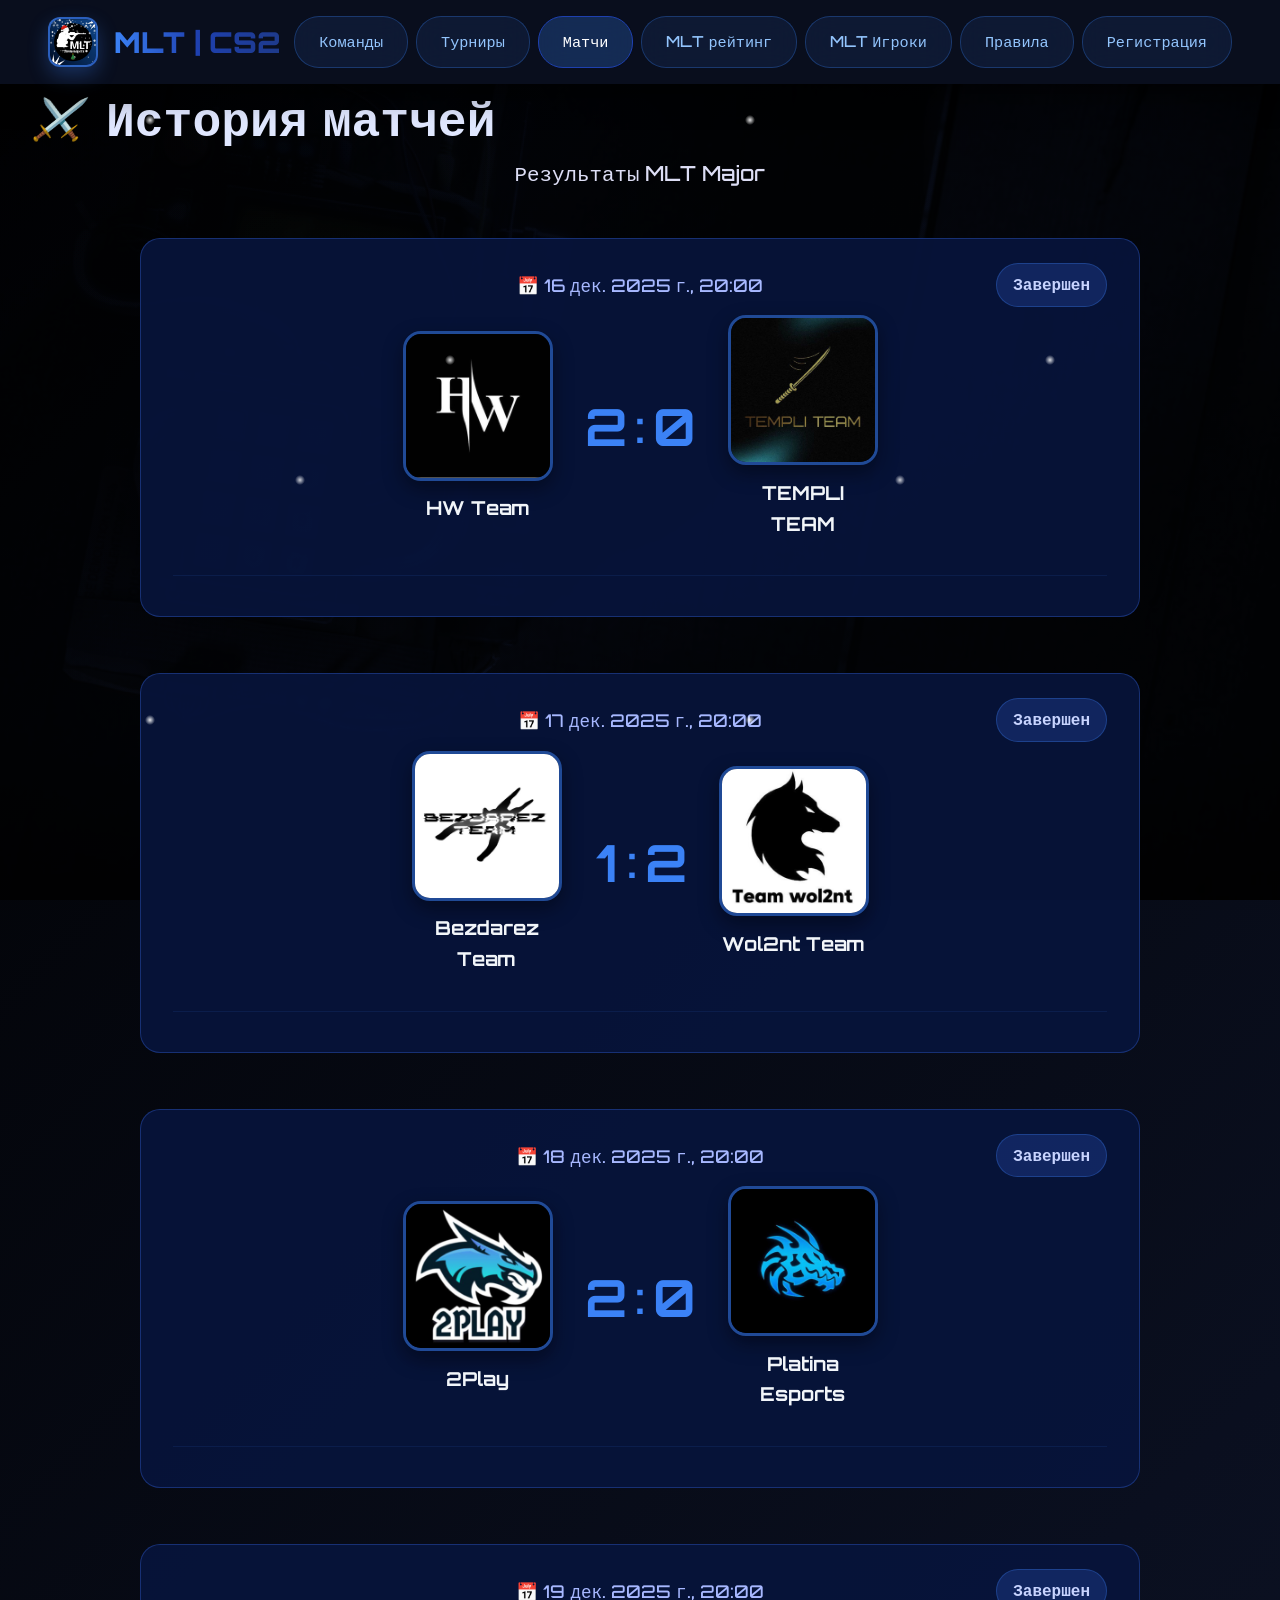
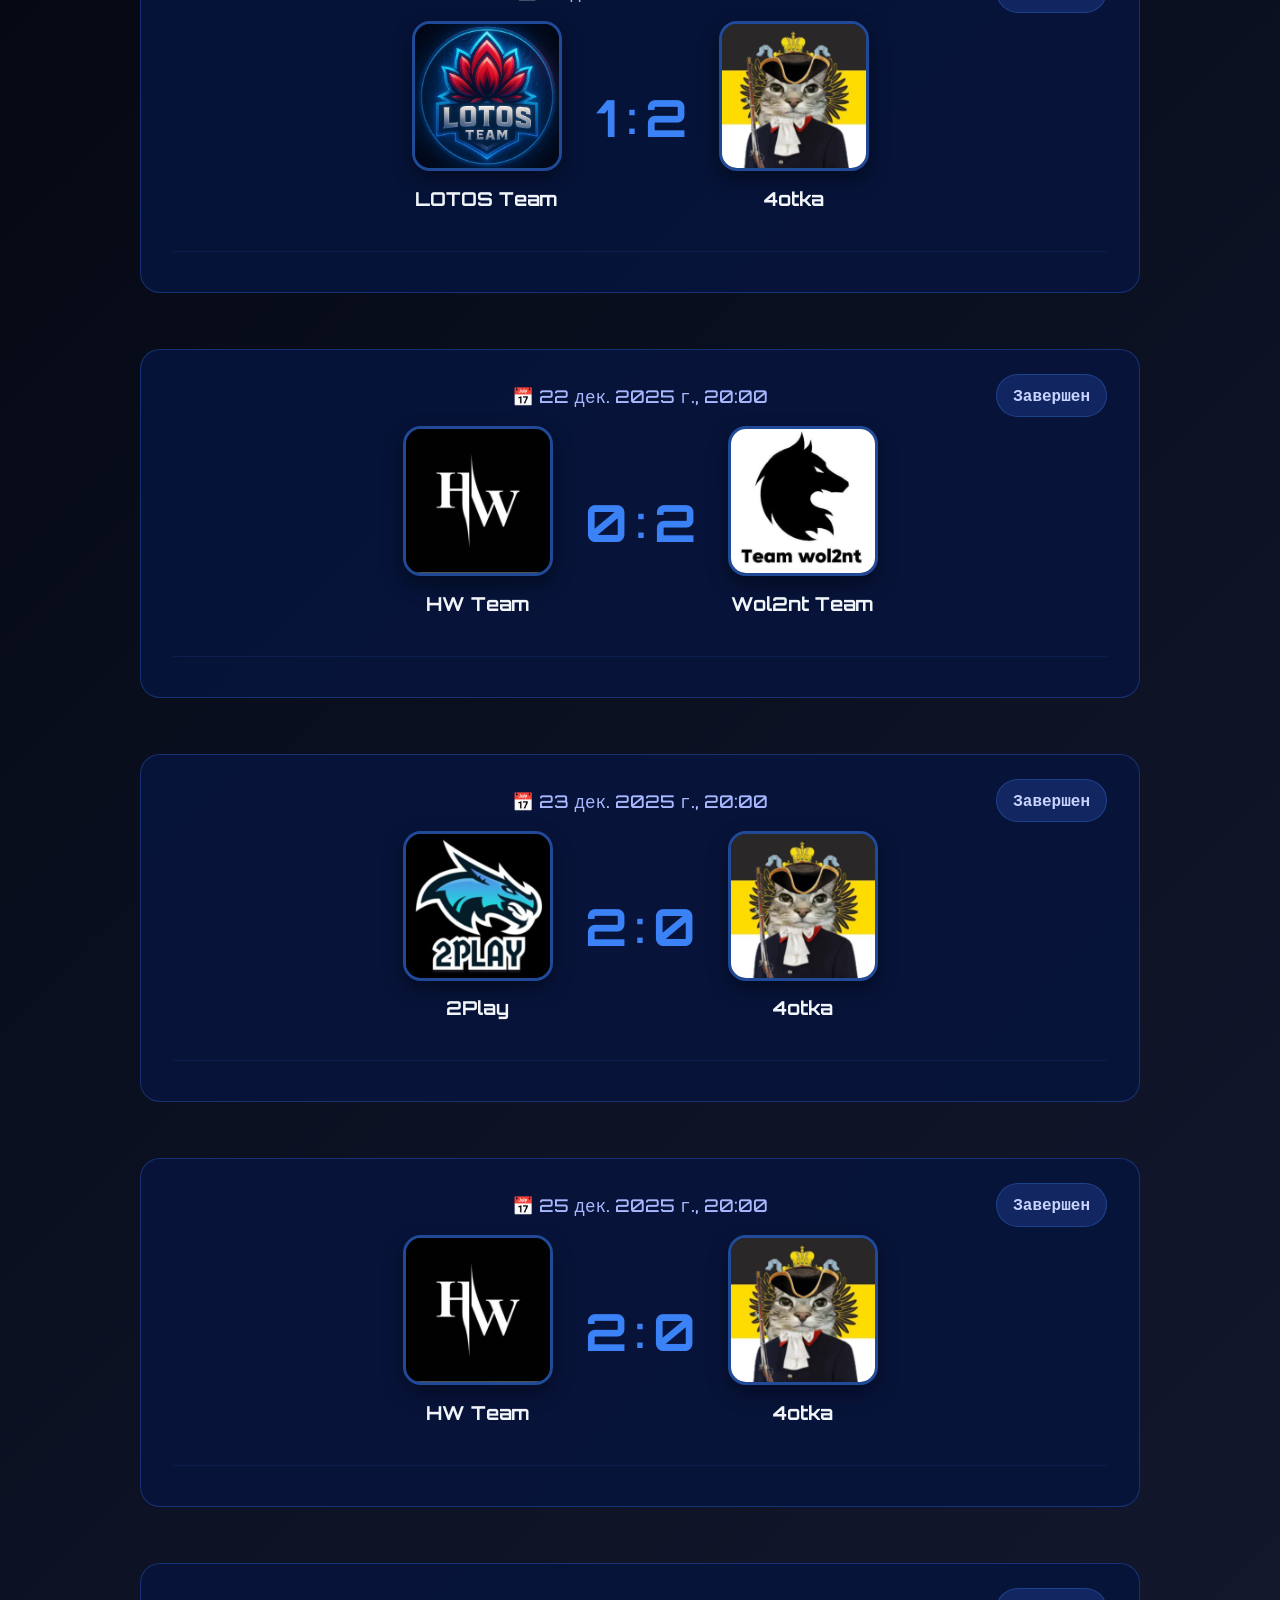
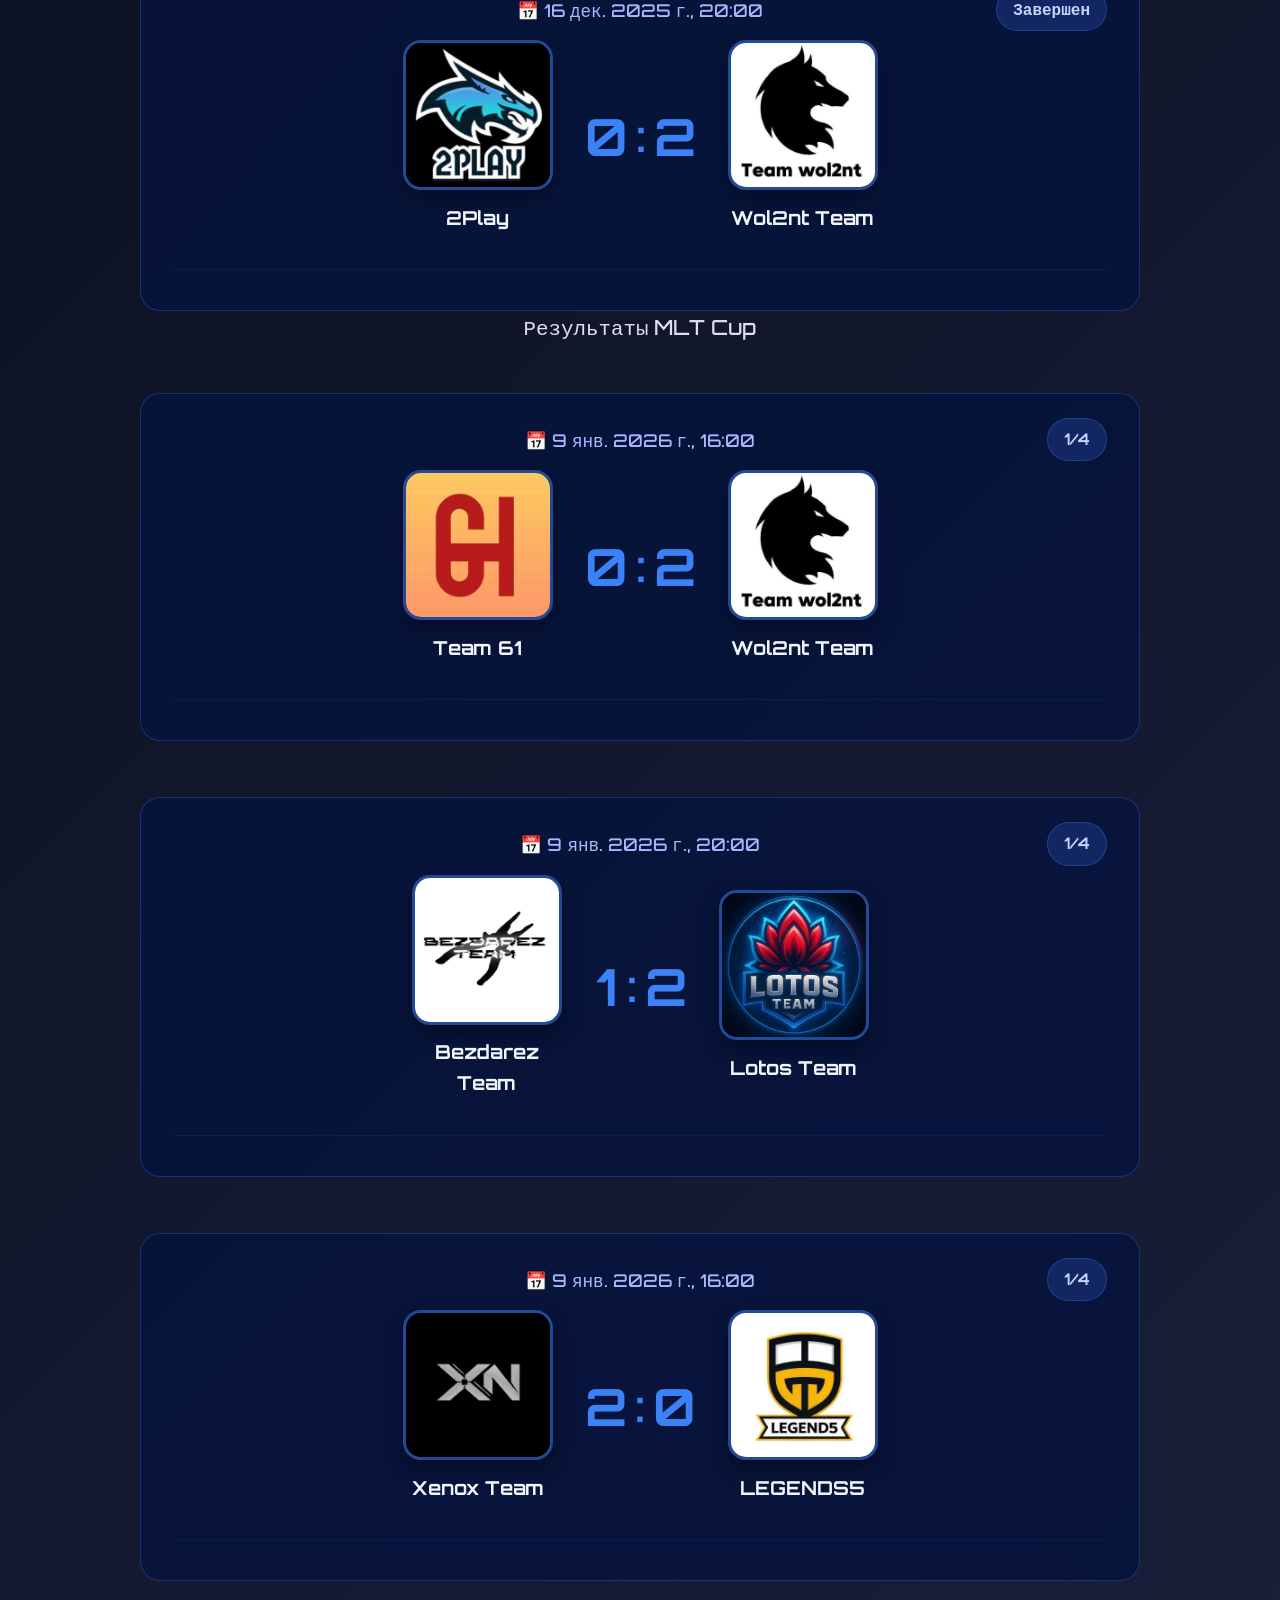
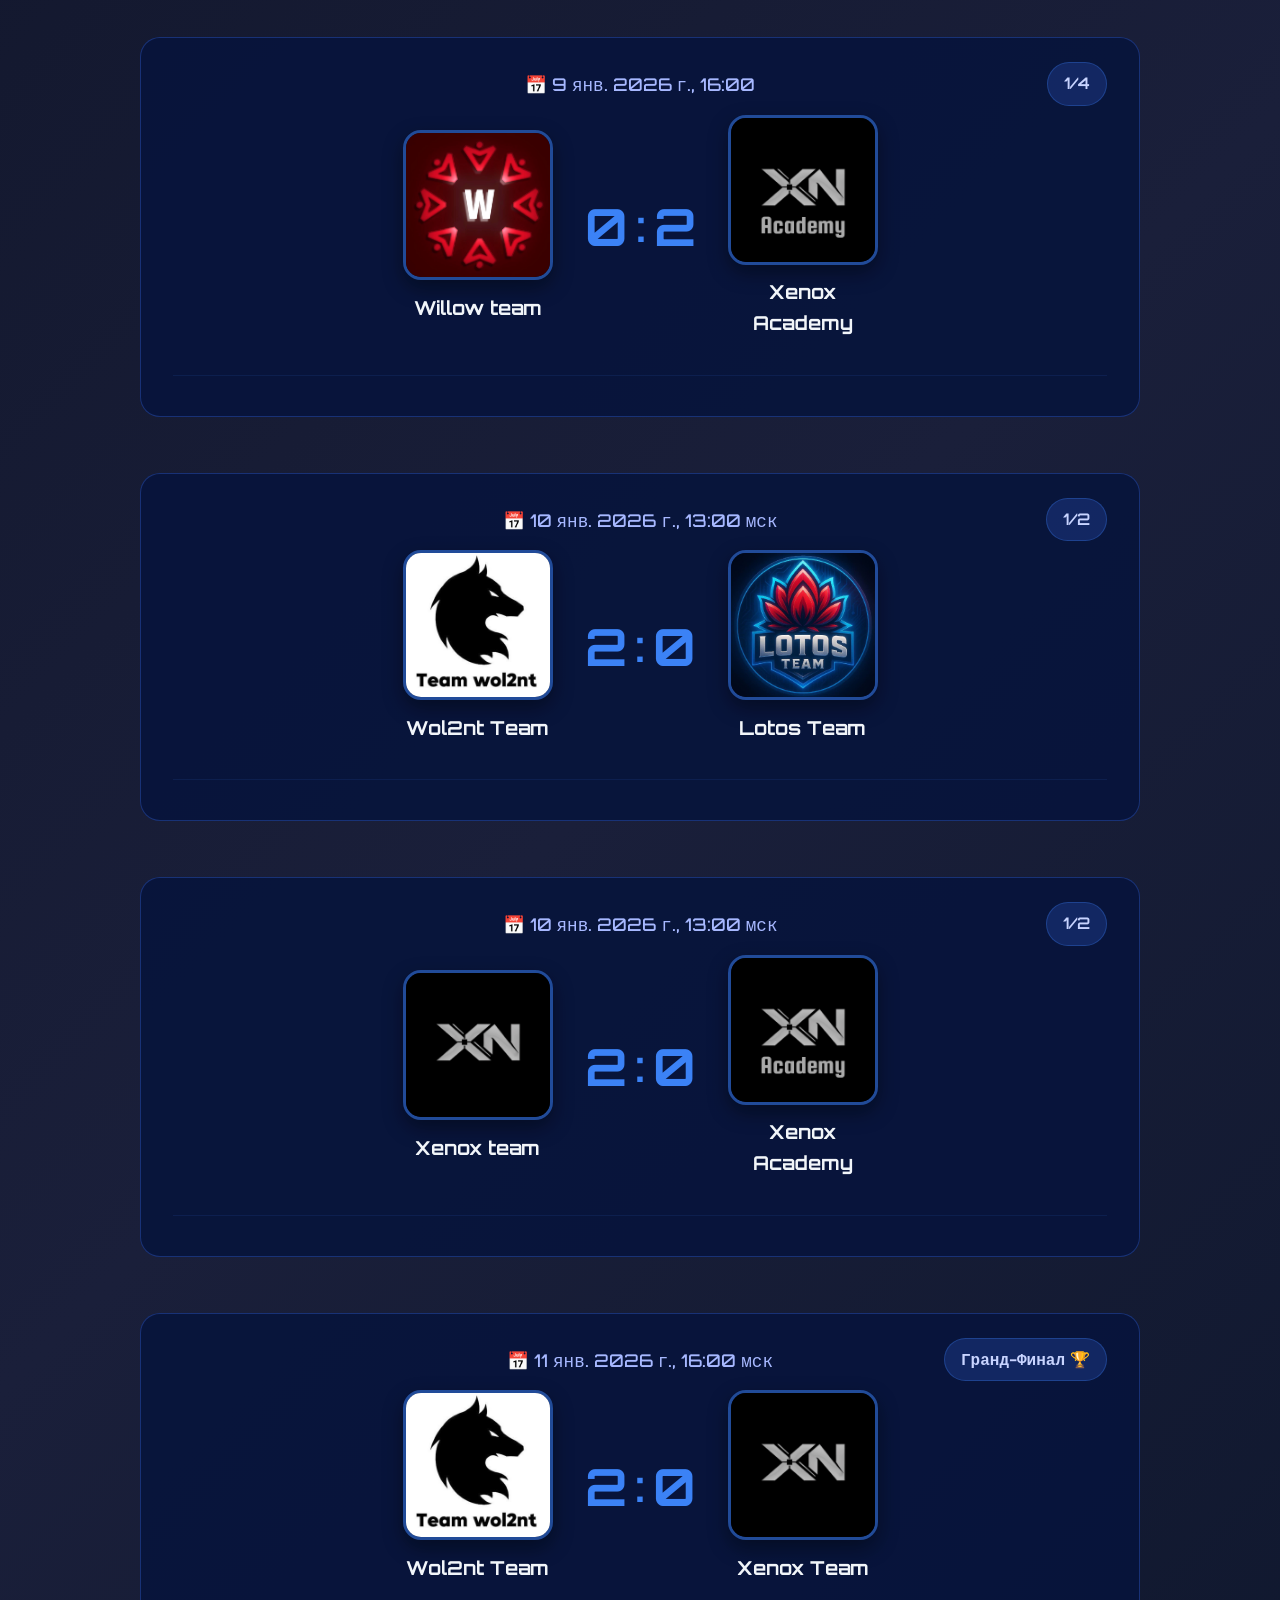
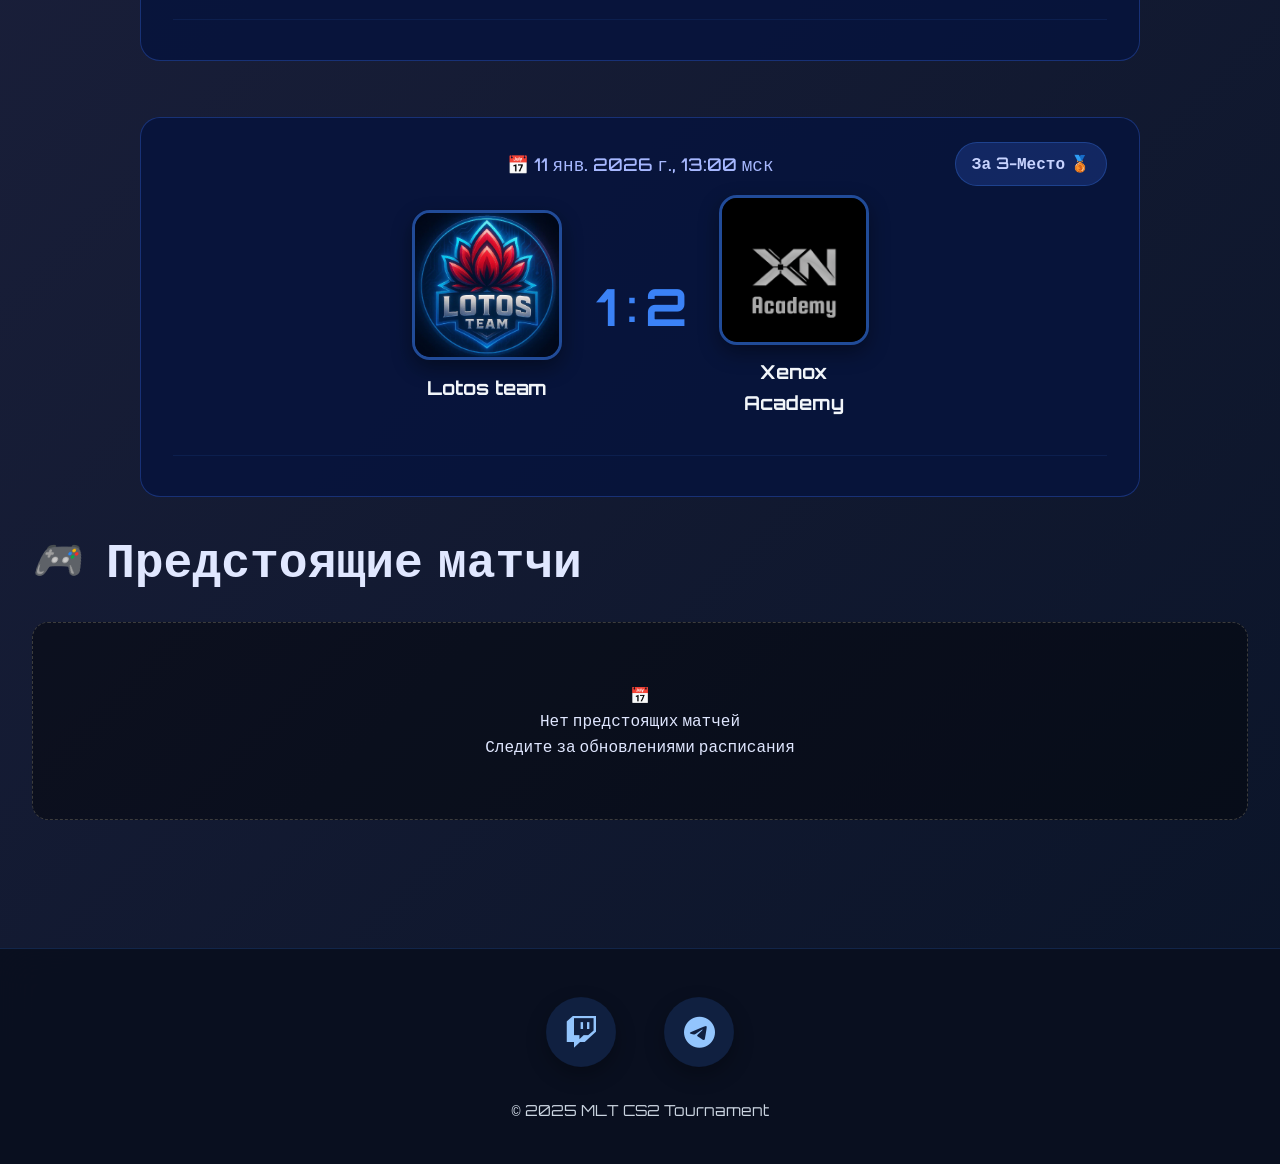
==== commit efeec282: "Add files via upload" ====
--- a/matches.html
+++ b/matches.html
@@ -33,6 +33,7 @@
             <a href="mlt-rating.html">MLT рейтинг</a>
              <a href="players.html" >MLT Игроки</a>
             <a href="rules.html">Правила</a>
+              <a href="registration.html" >Регистрация</a>
         </div>
     </nav>
 </header>
--- a/style.css
+++ b/style.css
@@ -4333,3 +4333,666 @@
         height: 24px;
     }
 }
+
+
+ /* === СТРАНИЦА ПРОФИЛЯ ИГРОКА === */
+.player-profile-page {
+    padding: 2rem 0;
+    min-height: 100vh;
+}
+
+.player-profile-card {
+    display: grid;
+    grid-template-columns: 380px 1fr;
+    gap: 3rem;
+    background: linear-gradient(135deg, rgba(15, 23, 42, 0.8), rgba(30, 41, 59, 0.6));
+    border-radius: 24px;
+    padding: 2.5rem;
+    margin-bottom: 2rem;
+    backdrop-filter: blur(10px);
+    border: 1px solid rgba(59, 130, 246, 0.3);
+}
+
+/* Левая часть */
+.player-profile-left {
+    display: flex;
+    flex-direction: column;
+    align-items: center;
+    gap: 1.5rem;
+}
+
+.player-photo-container {
+    width: 100%;
+    aspect-ratio: 1;
+    border-radius: 20px;
+    overflow: hidden;
+    border: 3px solid rgba(59, 130, 246, 0.5);
+    box-shadow: 0 0 30px rgba(59, 130, 246, 0.4);
+}
+
+.player-photo {
+    width: 100%;
+    height: 100%;
+    object-fit: cover;
+}
+
+.player-basic-info {
+    text-align: center;
+    width: 100%;
+}
+
+.player-nickname {
+    font-size: 2.5rem;
+    font-family: 'Orbitron', sans-serif;
+    color: #60a5fa;
+    margin-bottom: 0.5rem;
+}
+
+.player-real-name {
+    color: #94a3b8;
+    font-size: 1rem;
+    margin-bottom: 1.5rem;
+}
+
+.player-team-badge {
+    display: flex;
+    align-items: center;
+    justify-content: center;
+    gap: 1rem;
+    background: rgba(30, 41, 59, 0.6);
+    padding: 1rem;
+    border-radius: 16px;
+    margin-bottom: 1.5rem;
+}
+
+.profile-team-logo {
+    width: 48px;
+    height: 48px;
+    border-radius: 10px;
+}
+
+.player-team-badge span {
+    font-size: 1.2rem;
+    color: #e2e8f0;
+    font-weight: 600;
+}
+
+.back-button {
+    display: inline-flex;
+    align-items: center;
+    gap: 0.5rem;
+    padding: 0.8rem 1.5rem;
+    background: rgba(59, 130, 246, 0.2);
+    border: 1px solid rgba(59, 130, 246, 0.5);
+    border-radius: 12px;
+    color: #60a5fa;
+    text-decoration: none;
+    transition: all 0.3s;
+}
+
+.back-button:hover {
+    background: rgba(59, 130, 246, 0.3);
+    transform: translateX(-5px);
+}
+
+/* Правая часть - статистика */
+.player-profile-right {
+    display: flex;
+    flex-direction: column;
+    gap: 2rem;
+}
+
+/* Rating круг */
+.rating-main-circle {
+    display: flex;
+    justify-content: center;
+    margin-bottom: 1rem;
+}
+
+.rating-circle-wrapper {
+    position: relative;
+    width: 200px;
+    height: 200px;
+}
+
+.rating-circle-svg {
+    transform: rotate(-90deg);
+}
+
+.rating-circle-bg {
+    fill: none;
+    stroke: rgba(148, 163, 184, 0.2);
+    stroke-width: 12;
+}
+
+.rating-circle-progress {
+    fill: none;
+    stroke: #66ff66;
+    stroke-width: 12;
+    stroke-linecap: round;
+    transition: stroke-dashoffset 0.5s ease, stroke 0.5s ease;
+}
+
+.rating-circle-content {
+    position: absolute;
+    top: 50%;
+    left: 50%;
+    transform: translate(-50%, -50%);
+    text-align: center;
+}
+
+.rating-quality {
+    display: block;
+    font-size: 0.9rem;
+    color: #66ff66;
+    font-weight: 600;
+    margin-bottom: 0.3rem;
+}
+
+.rating-value-big {
+    display: block;
+    font-size: 3rem;
+    font-family: 'Orbitron', sans-serif;
+    color: #e2e8f0;
+    font-weight: bold;
+}
+
+.rating-label {
+    display: block;
+    font-size: 0.8rem;
+    color: #94a3b8;
+    margin-top: 0.3rem;
+}
+
+/* T/CT рейтинги */
+.rating-secondary {
+    display: flex;
+    justify-content: space-around;
+    gap: 2rem;
+}
+
+.rating-side {
+    text-align: center;
+}
+
+.rating-side-value {
+    display: block;
+    font-size: 2rem;
+    font-family: 'Orbitron', sans-serif;
+    color: #f59e0b;
+    font-weight: bold;
+}
+
+.rating-side-value.ct {
+    color: #3b82f6;
+}
+
+.rating-side-label {
+    display: block;
+    font-size: 0.9rem;
+    color: #94a3b8;
+    margin-top: 0.3rem;
+}
+
+/* Сетка статистики */
+.stats-grid-profile {
+    display: grid;
+    grid-template-columns: repeat(2, 1fr);
+    gap: 1.5rem;
+}
+
+.stat-item-profile {
+    background: rgba(30, 41, 59, 0.4);
+    padding: 1.2rem;
+    border-radius: 16px;
+    border: 1px solid rgba(148, 163, 184, 0.2);
+}
+
+.stat-value-profile {
+    display: block;
+    font-size: 1.8rem;
+    font-family: 'Orbitron', sans-serif;
+    color: #e2e8f0;
+    font-weight: bold;
+    margin-bottom: 0.3rem;
+}
+
+.stat-label-profile {
+    display: block;
+    font-size: 0.85rem;
+    color: #94a3b8;
+    margin-bottom: 0.8rem;
+}
+
+.stat-bar {
+    width: 100%;
+    height: 6px;
+    background: rgba(148, 163, 184, 0.2);
+    border-radius: 3px;
+    overflow: hidden;
+    margin-bottom: 0.5rem;
+}
+
+.stat-bar-fill {
+    height: 100%;
+    background: #94a3b8;
+    transition: width 0.5s ease;
+}
+
+.stat-bar-fill.good {
+    background: #66ff66;
+}
+
+.stat-bar-fill.okay {
+    background: #f59e0b;
+}
+
+.stat-bar-fill.bad {
+    background: #ff6666;
+}
+
+.stat-quality {
+    font-size: 0.75rem;
+    color: #94a3b8;
+    font-weight: 600;
+}
+
+.stat-quality.good {
+    color: #66ff66;
+}
+
+.stat-quality.okay {
+    color: #f59e0b;
+}
+
+/* Дополнительная статистика */
+.player-additional-stats {
+    background: linear-gradient(135deg, rgba(15, 23, 42, 0.8), rgba(30, 41, 59, 0.6));
+    border-radius: 24px;
+    padding: 2rem;
+    border: 1px solid rgba(59, 130, 246, 0.3);
+}
+
+.player-additional-stats h3 {
+    color: #60a5fa;
+    font-family: 'Orbitron', sans-serif;
+    margin-bottom: 1.5rem;
+}
+
+.additional-stats-grid {
+    display: grid;
+    grid-template-columns: repeat(4, 1fr);
+    gap: 1.5rem;
+}
+
+.additional-stat-card {
+    background: rgba(30, 41, 59, 0.4);
+    padding: 1.5rem;
+    border-radius: 16px;
+    text-align: center;
+    border: 1px solid rgba(148, 163, 184, 0.2);
+}
+
+.additional-stat-label {
+    display: block;
+    font-size: 0.9rem;
+    color: #94a3b8;
+    margin-bottom: 0.8rem;
+}
+
+.additional-stat-value {
+    display: block;
+    font-size: 2rem;
+    font-family: 'Orbitron', sans-serif;
+    color: #60a5fa;
+    font-weight: bold;
+}
+
+/* Адаптив */
+@media (max-width: 1024px) {
+    .player-profile-card {
+        grid-template-columns: 1fr;
+    }
+    
+    .stats-grid-profile {
+        grid-template-columns: 1fr;
+    }
+    
+    .additional-stats-grid {
+        grid-template-columns: repeat(2, 1fr);
+    }
+}
+
+@media (max-width: 768px) {
+    .player-nickname {
+        font-size: 2rem;
+    }
+    
+    .additional-stats-grid {
+        grid-template-columns: 1
+}
+}
+
+/* style.css — блок для профиля игрока */
+
+.player-page-section {
+  padding: 40px 0;
+}
+
+.player-profile {
+  display: flex;
+  gap: 24px;
+  background: linear-gradient(90deg, #0a1825, #101826);
+  border-radius: 16px;
+  padding: 24px;
+  color: #fff;
+}
+
+.player-left {
+  width: 30%;
+  display: flex;
+  flex-direction: column;
+  align-items: flex-start;
+}
+
+.player-nick {
+  font-size: 32px;
+  margin: 0 0 8px;
+}
+
+.player-name {
+  opacity: 0.8;
+  margin: 0 0 16px;
+}
+
+.player-profile-btn {
+  padding: 10px 20px;
+  border-radius: 8px;
+  border: none;
+  background: #2f6ee5;
+  color: #fff;
+  font-weight: 600;
+  cursor: pointer;
+}
+
+.player-right {
+  flex: 1;
+}
+
+.player-rating-row {
+  display: flex;
+  justify-content: center;
+  margin-bottom: 24px;
+}
+
+.main-rating {
+  text-align: center;
+}
+
+.main-label {
+  font-size: 12px;
+  opacity: 0.8;
+}
+
+.main-value {
+  font-size: 40px;
+  font-weight: 800;
+}
+
+.player-stats-grid {
+  display: grid;
+  grid-template-columns: repeat(4, minmax(0, 1fr));
+  gap: 16px;
+}
+
+.stat-item {
+  background: rgba(0, 0, 0, 0.25);
+  border-radius: 10px;
+  padding: 10px 14px;
+}
+
+.stat-label {
+  font-size: 12px;
+  opacity: 0.7;
+}
+
+.stat-value {
+  display: block;
+  margin-top: 4px;
+  font-size: 20px;
+  font-weight: 700;
+}
+
+@media (max-width: 900px) {
+  .player-profile {
+    flex-direction: column;
+  }
+
+  .player-left {
+    width: 100%;
+    align-items: center;
+    text-align: center;
+  }
+
+  .player-right {
+    width: 100%;
+  }
+
+  .player-stats-grid {
+    grid-template-columns: repeat(2, minmax(0, 1fr));
+  }
+}
+/* ========== REGISTRATION PAGE ========== */
+
+/* ========== REGISTRATION PAGE ========== */
+
+.registration-section {
+  display: flex;
+  align-items: center;
+  justify-content: center;
+  min-height: calc(100vh - 140px);
+  padding: 40px 0;
+}
+
+.registration-section .container {
+  display: flex;
+  flex-direction: column;
+  align-items: center;
+  text-align: center;
+  width: 100%;
+}
+
+.section-header {
+  margin-bottom: 24px;
+}
+
+.registration-note {
+  color: #cbd5e1;
+  font-size: 15px;
+  margin-bottom: 24px;
+  max-width: 640px;
+  line-height: 1.6;
+}
+
+.registration-form {
+  background: rgba(15, 23, 42, 0.95);
+  border: 1px solid rgba(71, 85, 105, 0.3);
+  border-radius: 16px;
+  padding: 32px 28px;
+  display: flex;
+  flex-direction: column;
+  gap: 20px;
+  max-width: 600px;
+  width: 100%;
+  align-items: center;
+}
+
+.registration-submit {
+  display: inline-block;
+  padding: 12px 28px;
+  border-radius: 12px;
+  background: linear-gradient(135deg, #2563eb, #1d4ed8);
+  color: #fff;
+  font-weight: 600;
+  font-size: 15px;
+  text-decoration: none;
+  text-align: center;
+  transition: all 0.3s ease;
+  box-shadow: 0 4px 12px rgba(37, 99, 235, 0.3);
+}
+
+.registration-submit:hover {
+  background: linear-gradient(135deg, #1d4ed8, #1e40af);
+  transform: translateY(-2px);
+  box-shadow: 0 6px 16px rgba(37, 99, 235, 0.4);
+}
+
+.registration-small {
+  font-size: 13px;
+  color: #64748b;
+  line-height: 1.5;
+  margin: 0;
+}
+
+@media (max-width: 768px) {
+  .registration-section {
+    min-height: calc(100vh - 120px);
+    padding: 30px 0;
+  }
+
+  .registration-form {
+    padding: 24px 20px;
+  }
+
+  .registration-submit {
+    padding: 10px 20px;
+    font-size: 14px;
+  }
+}
+
+
+/* ========== PARTNERS SECTION ========== */
+
+.partners-section {
+  padding: 60px 0;
+  background: rgba(15, 23, 42, 0.5);
+}
+
+.partners-grid {
+  display: grid;
+  grid-template-columns: repeat(3, 1fr);
+  gap: 20px;
+  max-width: 700px;
+  margin: 0 auto;
+}
+
+.partner-card {
+  background: rgba(15, 23, 42, 0.95);
+  border: 1px solid rgba(71, 85, 105, 0.4);
+  border-radius: 12px;
+  padding: 16px;
+  display: flex;
+  align-items: center;
+  justify-content: center;
+  transition: all 0.3s ease;
+  min-height: 80px;
+  max-height: 100px;
+}
+
+.partner-card img {
+  max-width: 100%;
+  max-height: 50px;
+  object-fit: contain;
+  filter: grayscale(0.3);
+  transition: all 0.3s ease;
+}
+
+.partner-card:hover {
+  border-color: #3b82f6;
+  transform: translateY(-3px);
+  box-shadow: 0 6px 16px rgba(59, 130, 246, 0.25);
+}
+
+.partner-card:hover img {
+  filter: grayscale(0);
+}
+
+@media (max-width: 768px) {
+  .partners-section {
+    padding: 40px 0;
+  }
+
+  .partners-grid {
+    grid-template-columns: 1fr;
+    gap: 12px;
+  }
+
+  .partner-card {
+    min-height: 70px;
+    max-height: 90px;
+  }
+
+  .partner-card img {
+    max-height: 45px;
+  }
+}
+
+/* ========== PARTNERS SECTION ========== */
+
+.partners-section {
+  padding: 60px 0;
+  background: rgba(15, 23, 42, 0.5);
+}
+
+.partners-grid {
+  display: grid;
+  grid-template-columns: repeat(3, 1fr);
+  gap: 24px;
+  max-width: 900px;
+  margin: 0 auto;
+}
+
+.partner-card {
+  background: rgba(15, 23, 42, 0.95);
+  border: 1px solid rgba(71, 85, 105, 0.3);
+  border-radius: 16px;
+  padding: 24px;
+  display: flex;
+  align-items: center;
+  justify-content: center;
+  transition: all 0.3s ease;
+  min-height: 120px;
+}
+
+.partner-card img {
+  max-width: 100%;
+  max-height: 80px;
+  object-fit: contain;
+  filter: grayscale(0.3);
+  transition: all 0.3s ease;
+}
+
+.partner-card:hover {
+  border-color: #3b82f6;
+  transform: translateY(-4px);
+  box-shadow: 0 8px 20px rgba(59, 130, 246, 0.2);
+}
+
+.partner-card:hover img {
+  filter: grayscale(0);
+}
+
+@media (max-width: 768px) {
+  .partners-section {
+    padding: 40px 0;
+  }
+
+  .partners-grid {
+    grid-template-columns: 1fr;
+    gap: 16px;
+  }
+
+  .partner-card {
+    min-height: 100px;
+  }
+}
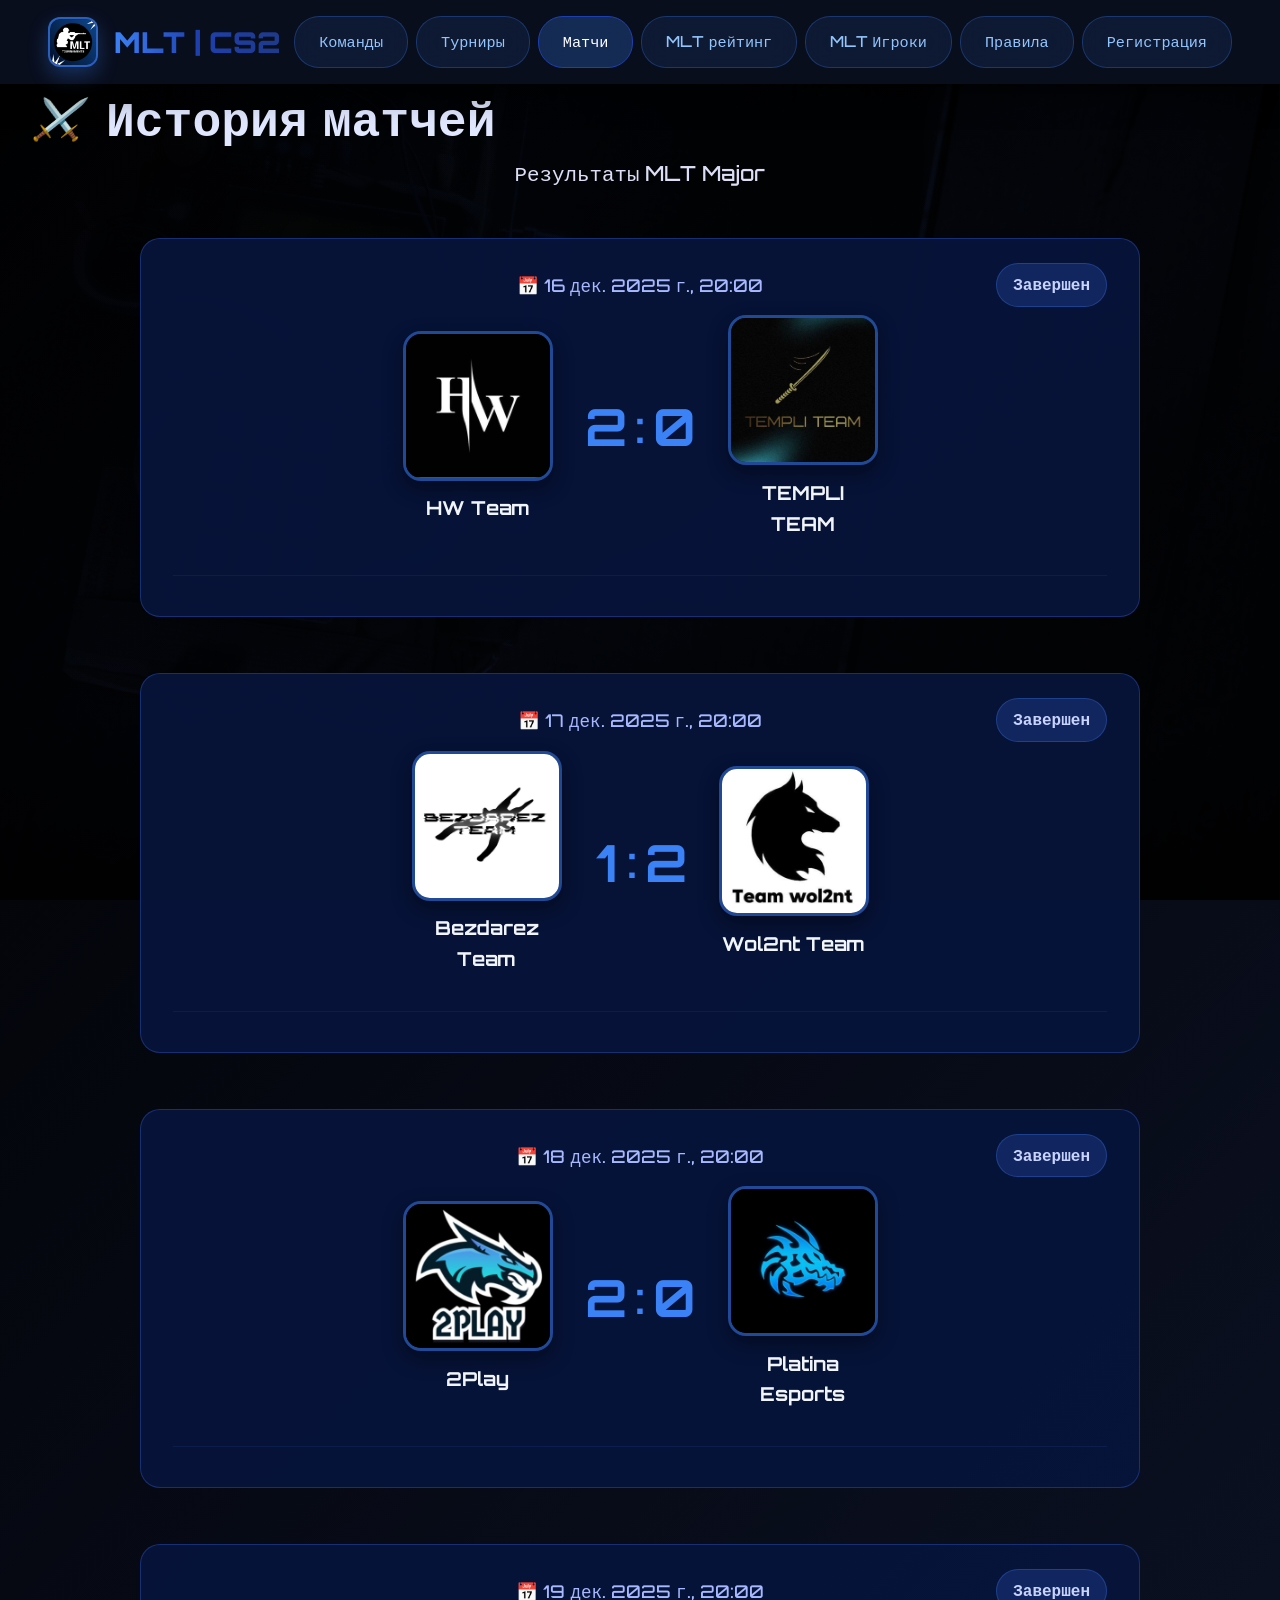
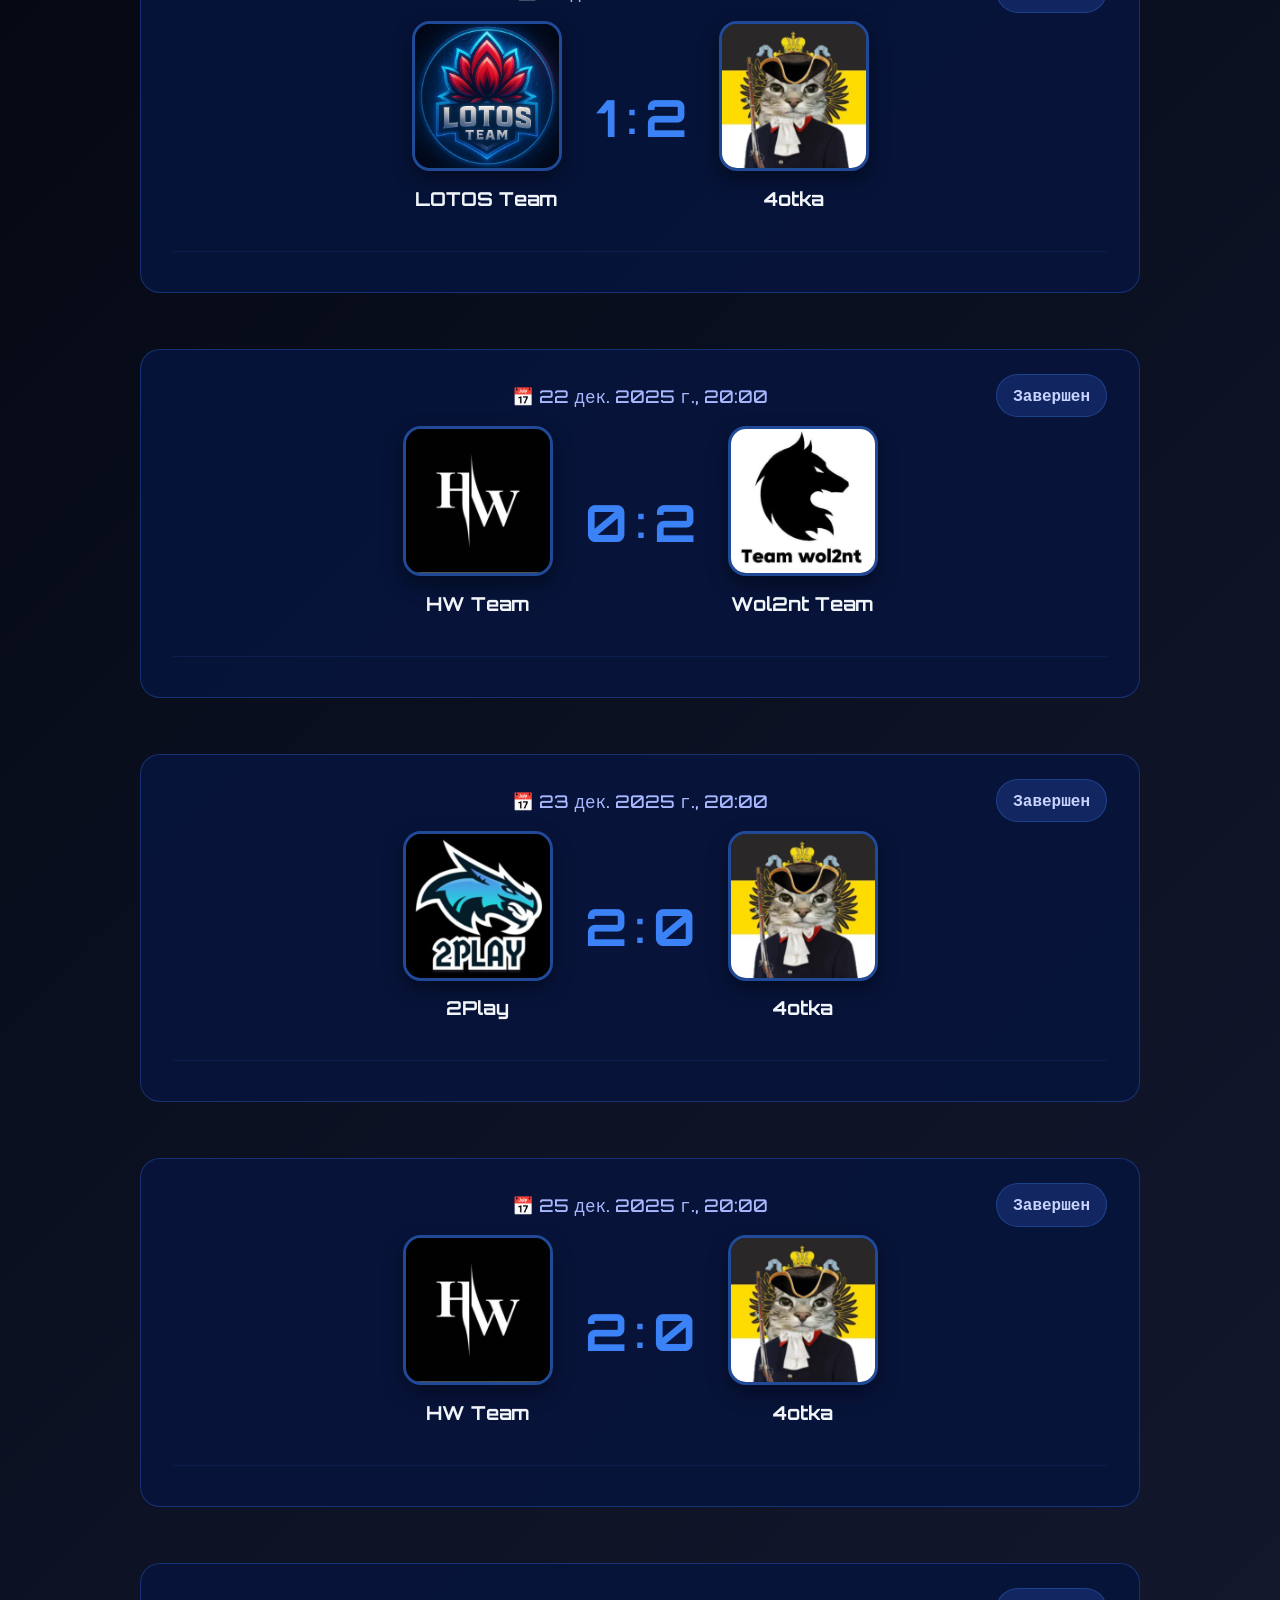
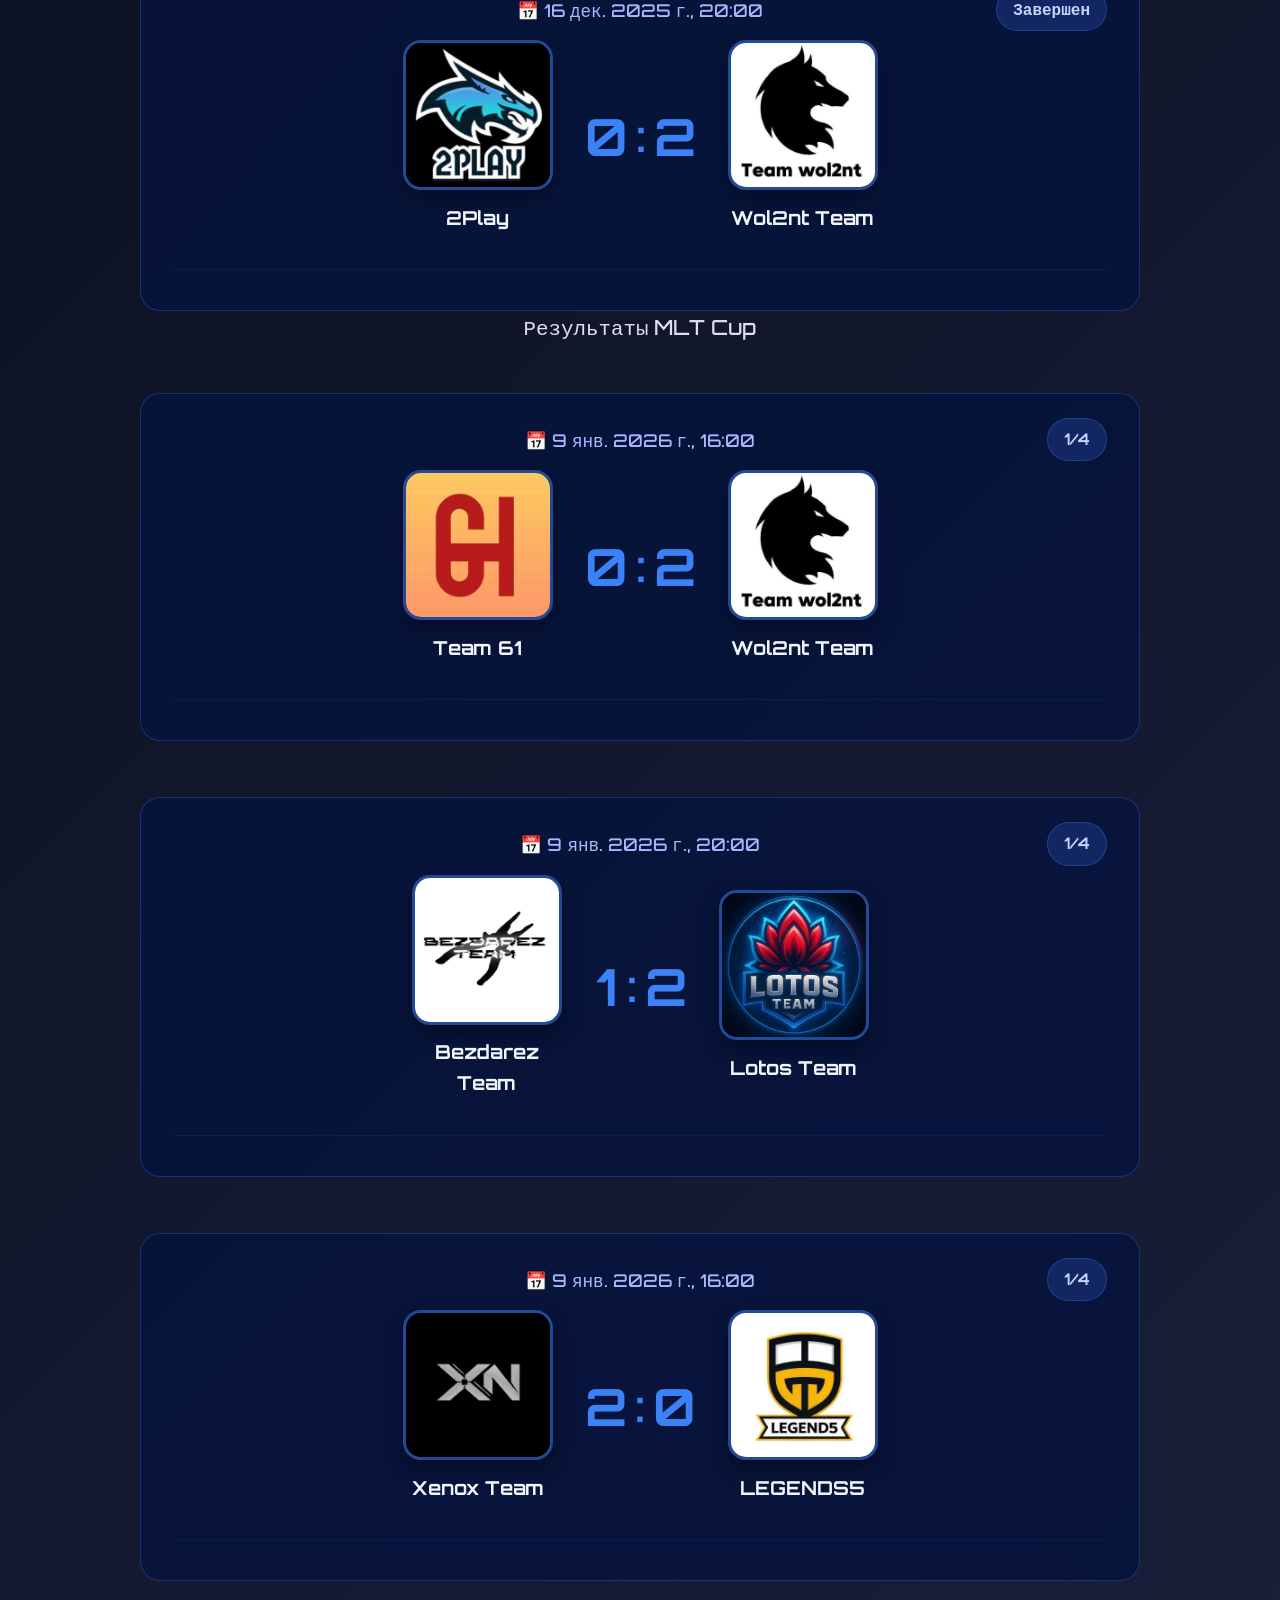
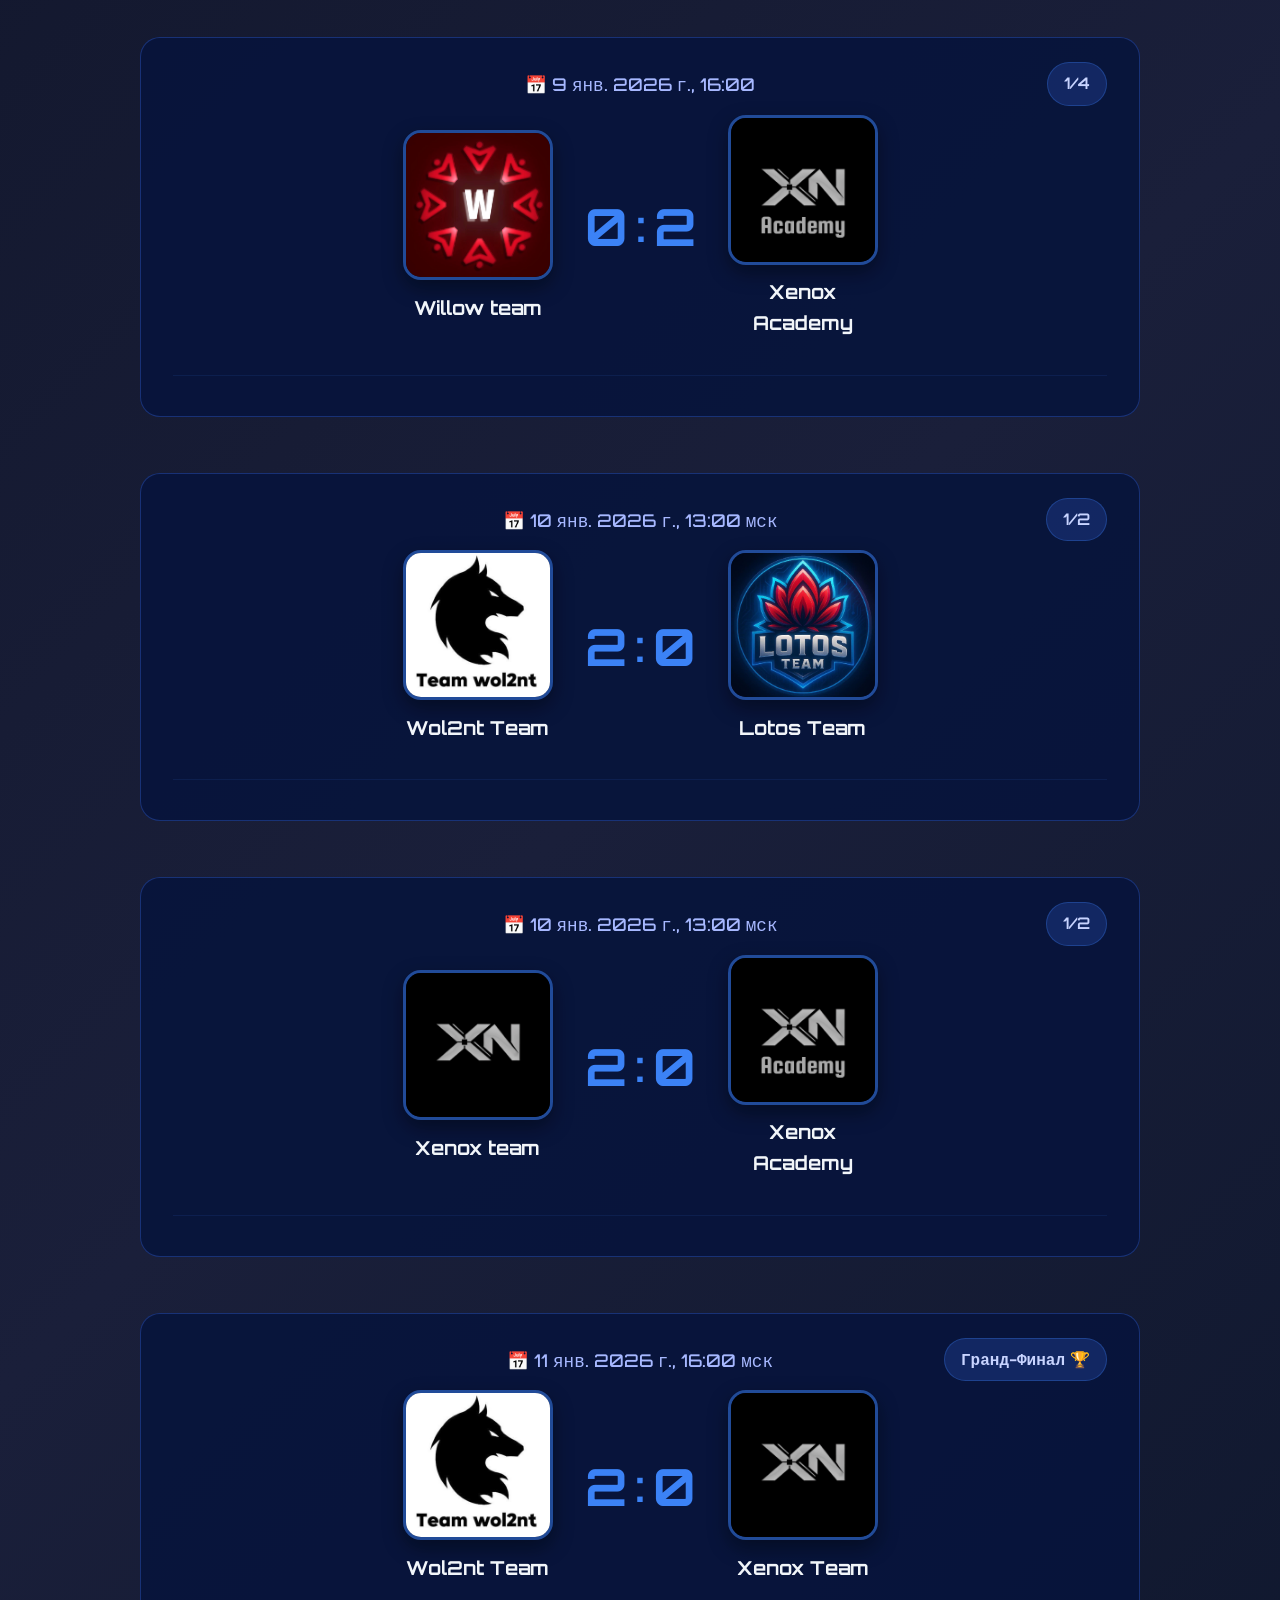
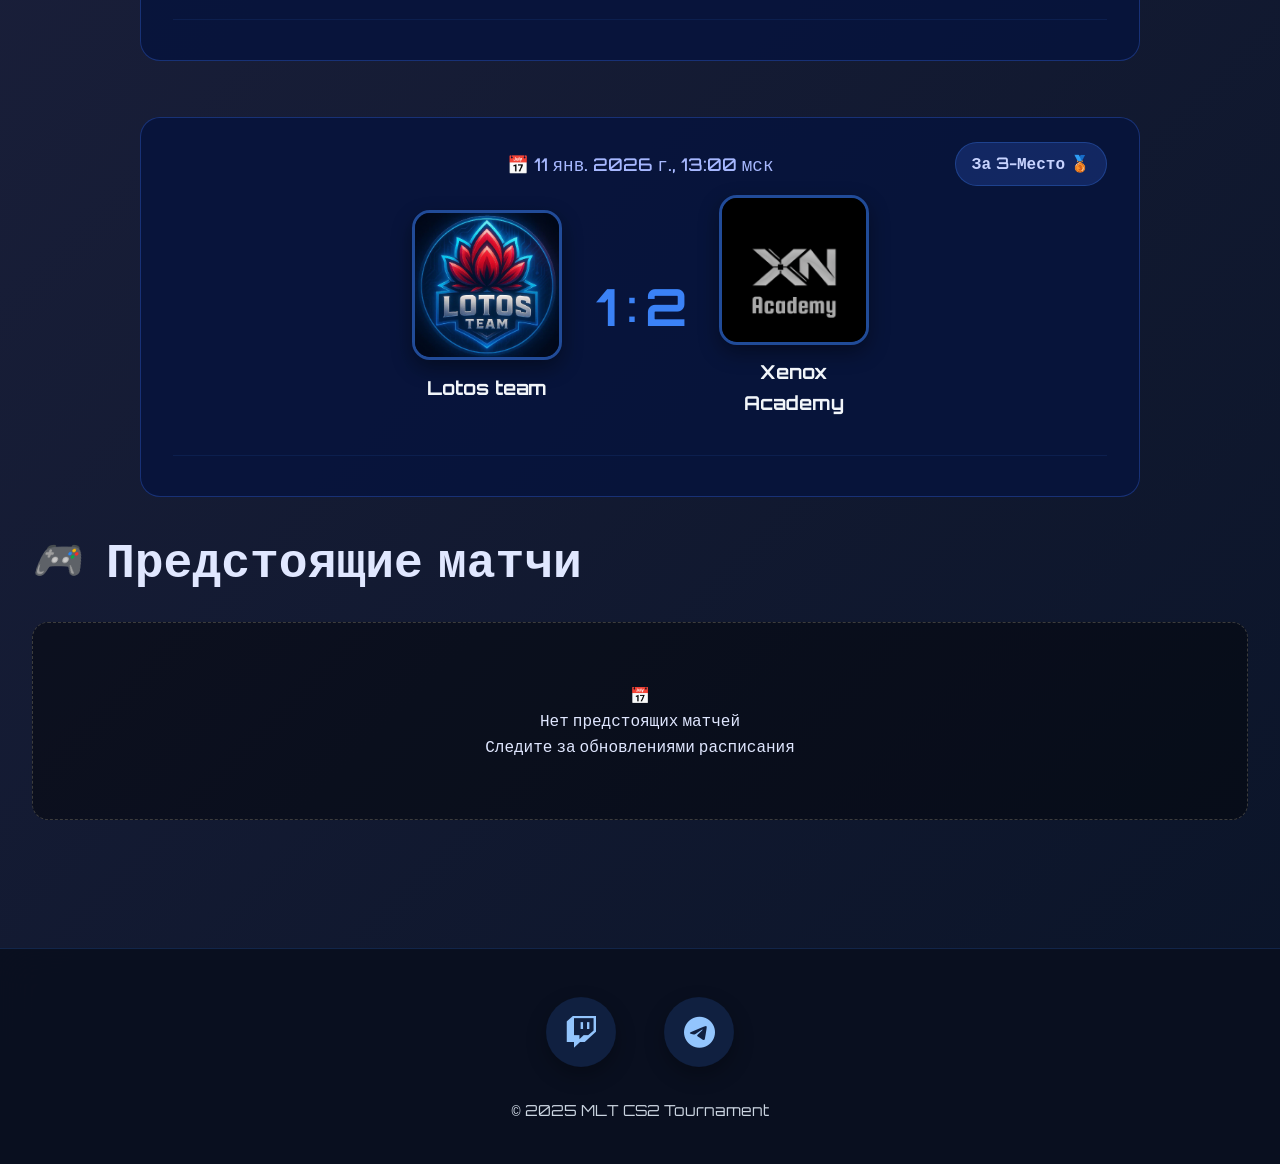
==== commit 4d568ada: "Add files via upload" ====
--- a/matches.html
+++ b/matches.html
@@ -6,14 +6,14 @@
     <title>История матчей | MLT CS2 TOURNAMENT</title>
     <link rel="stylesheet" href="style.css">
     <link rel="stylesheet" href="https://cdnjs.cloudflare.com/ajax/libs/font-awesome/6.0.0/css/all.min.css">
-    <link rel="icon" type="image/png" href="img/logo.jpg">
+    <link rel="icon" type="image/png" href="img/logodef.jpg">
 </head>
 <body>
    <header>
     <nav>
         <a href="index.html" class="logo-container">
             <div class="header-logo">
-                <img src="img/logo.jpg" alt="MLT Logo">
+                <img src="img/logodef.jpg" alt="MLT Logo">
             </div>
             <span class="logo">MLT | CS2</span>
         </a>
@@ -502,7 +502,7 @@
             <p>&copy; 2025 MLT CS2 Tournament</p>
         </div>
     </footer>
-<div class="snow-layer"></div>
+
  <script>
     const menuToggle = document.getElementById('menuToggle');
 const navLinks = document.querySelector('.nav-links');
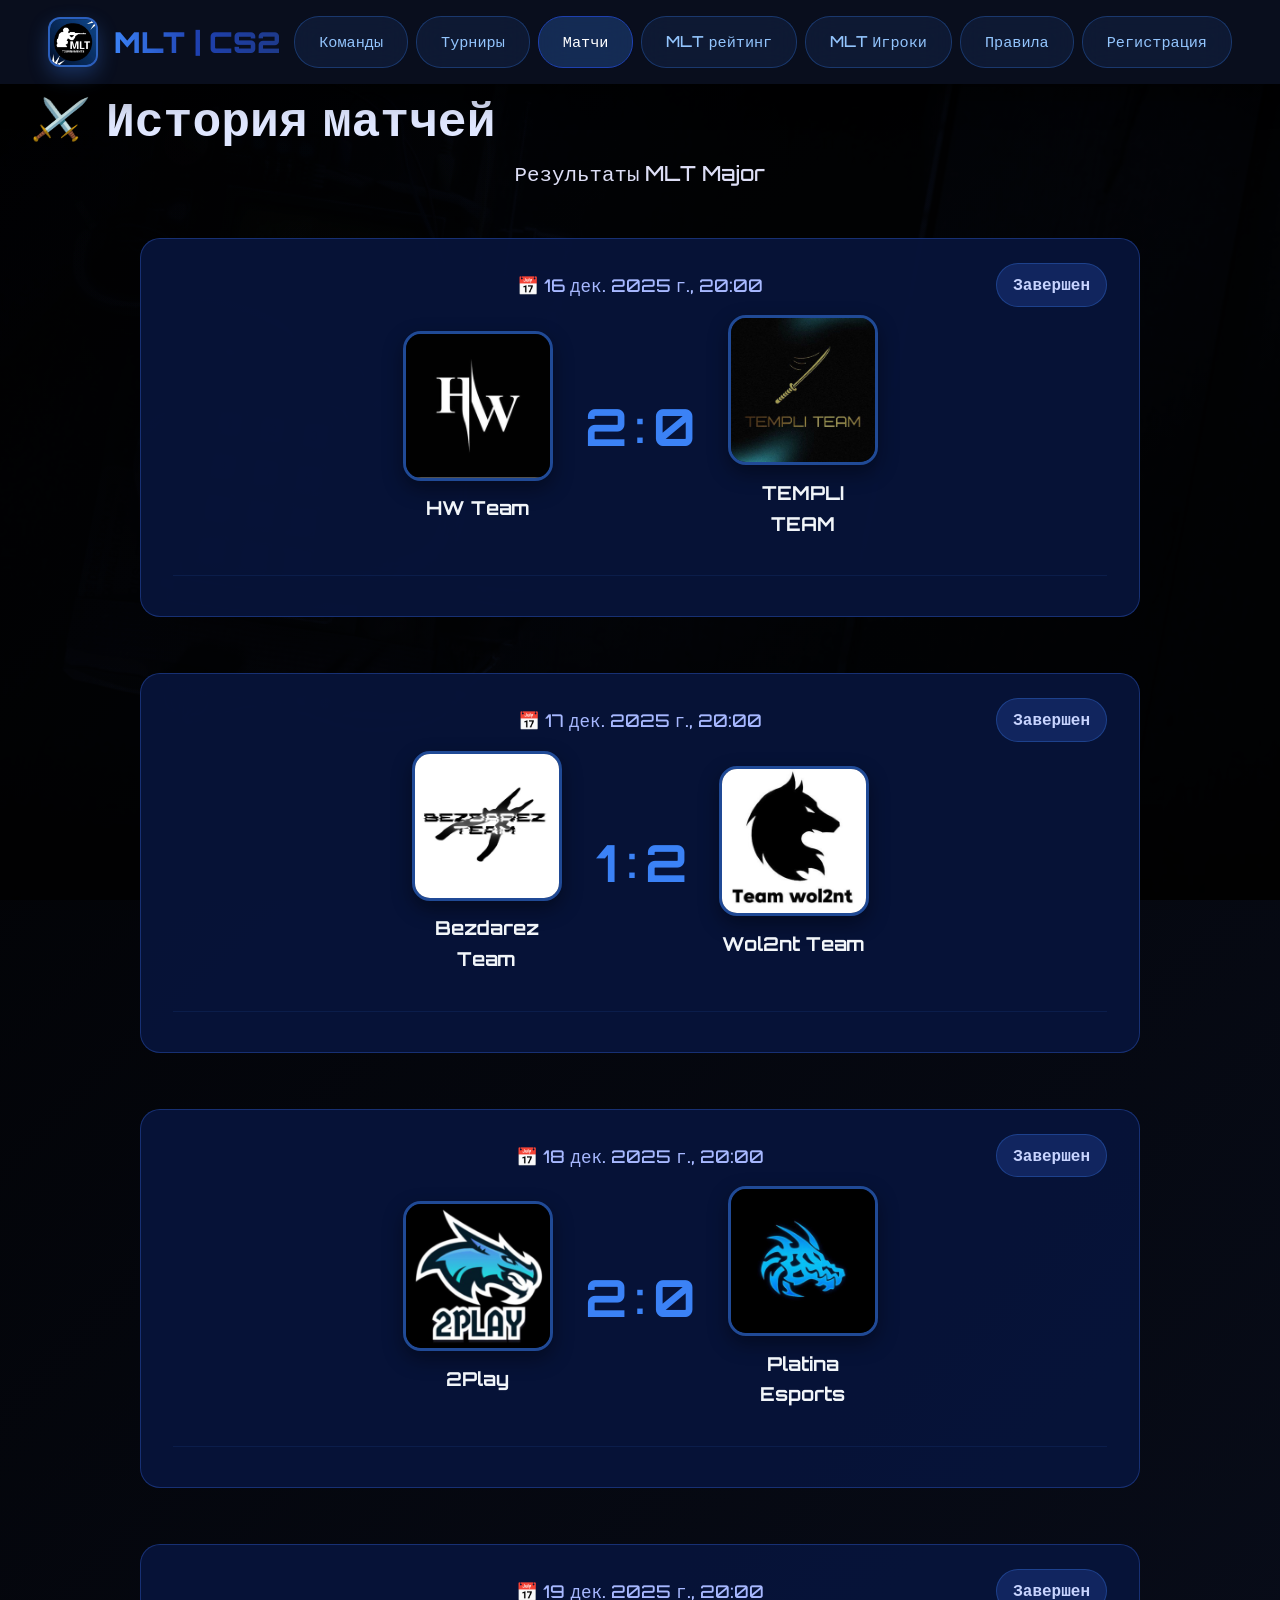
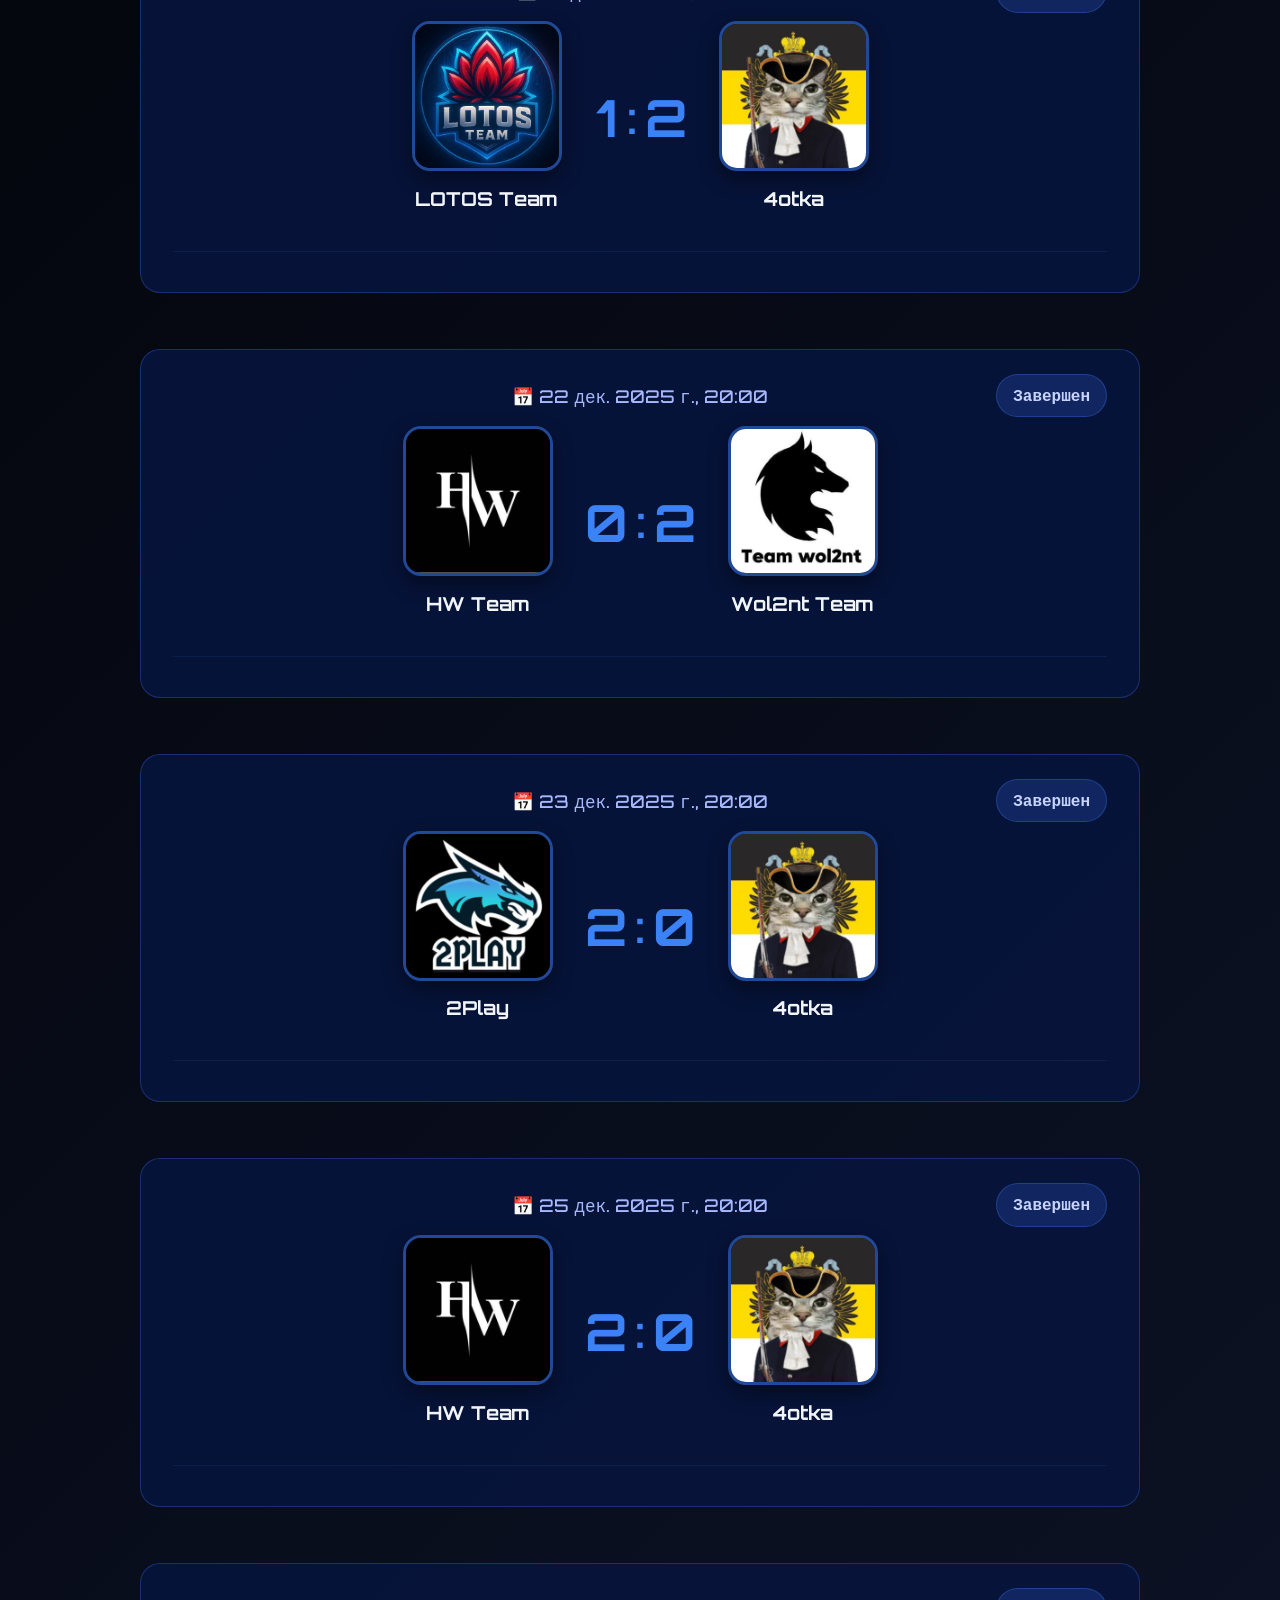
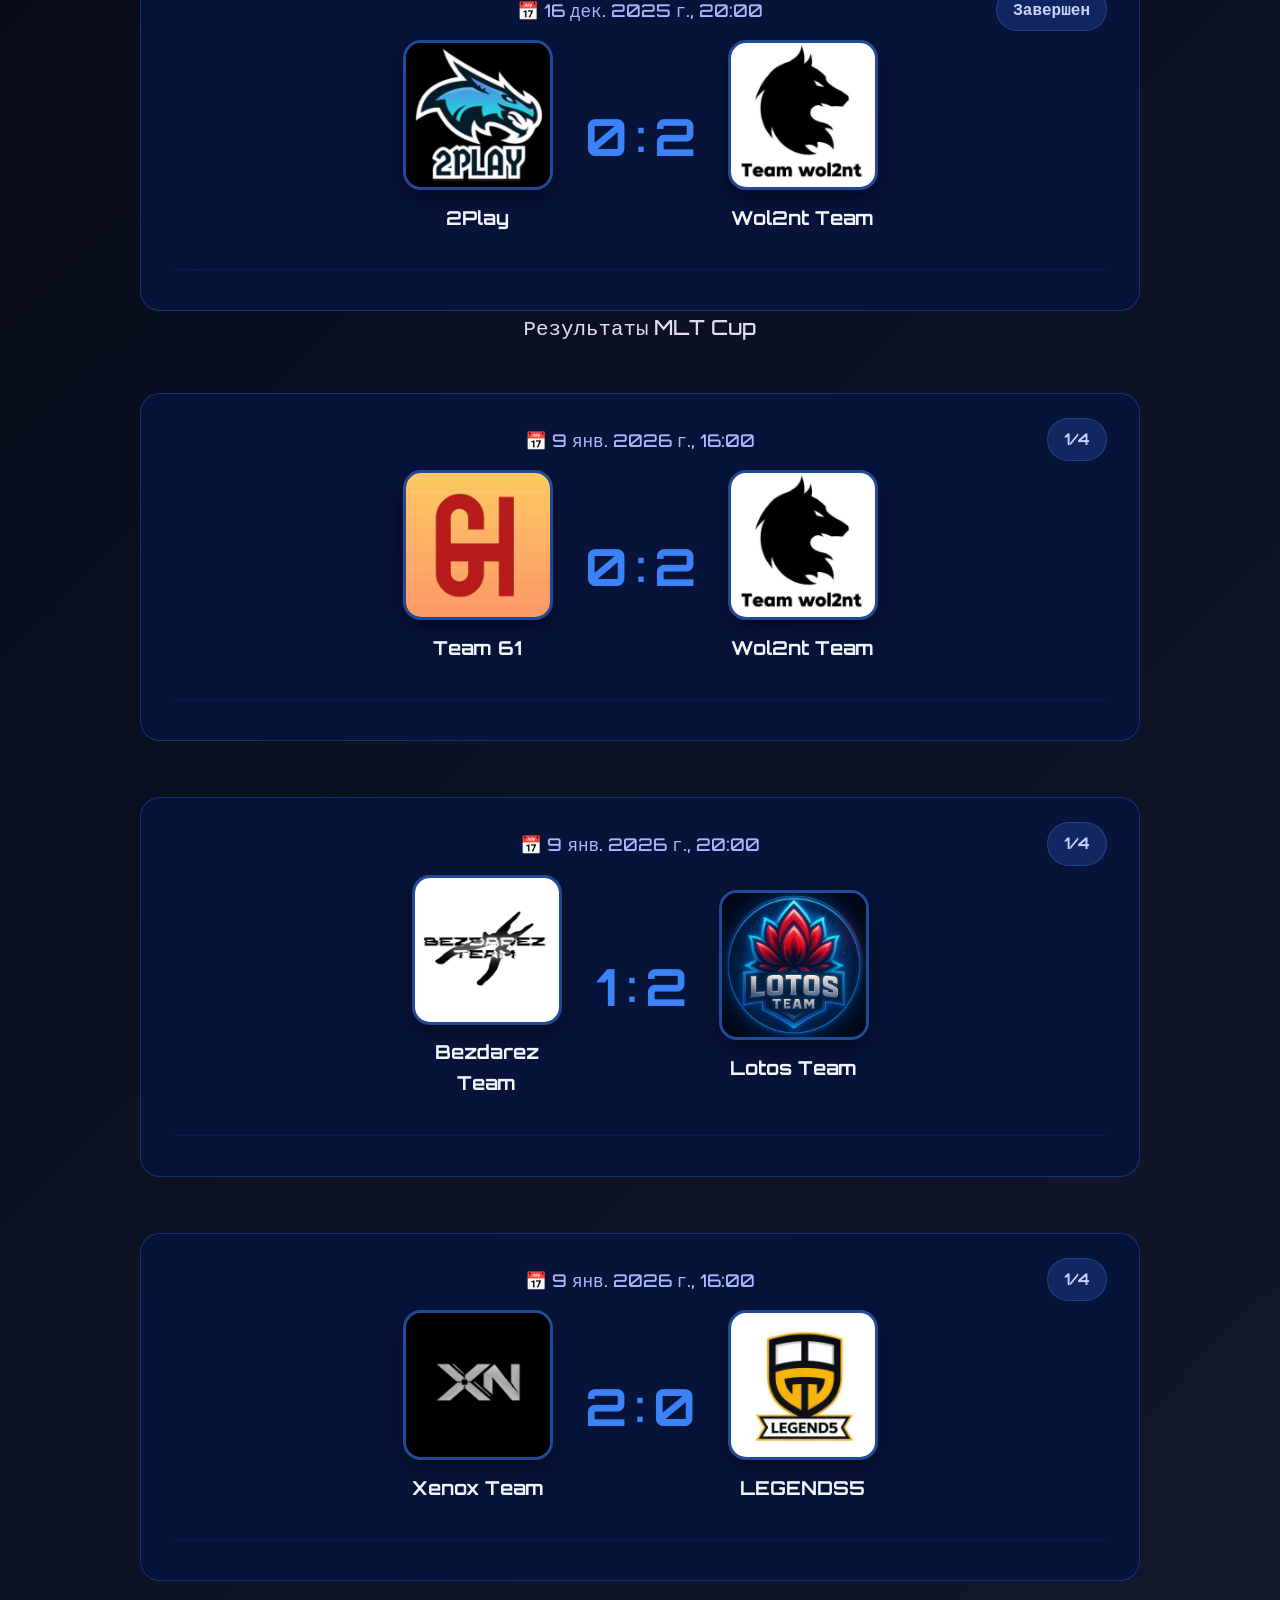
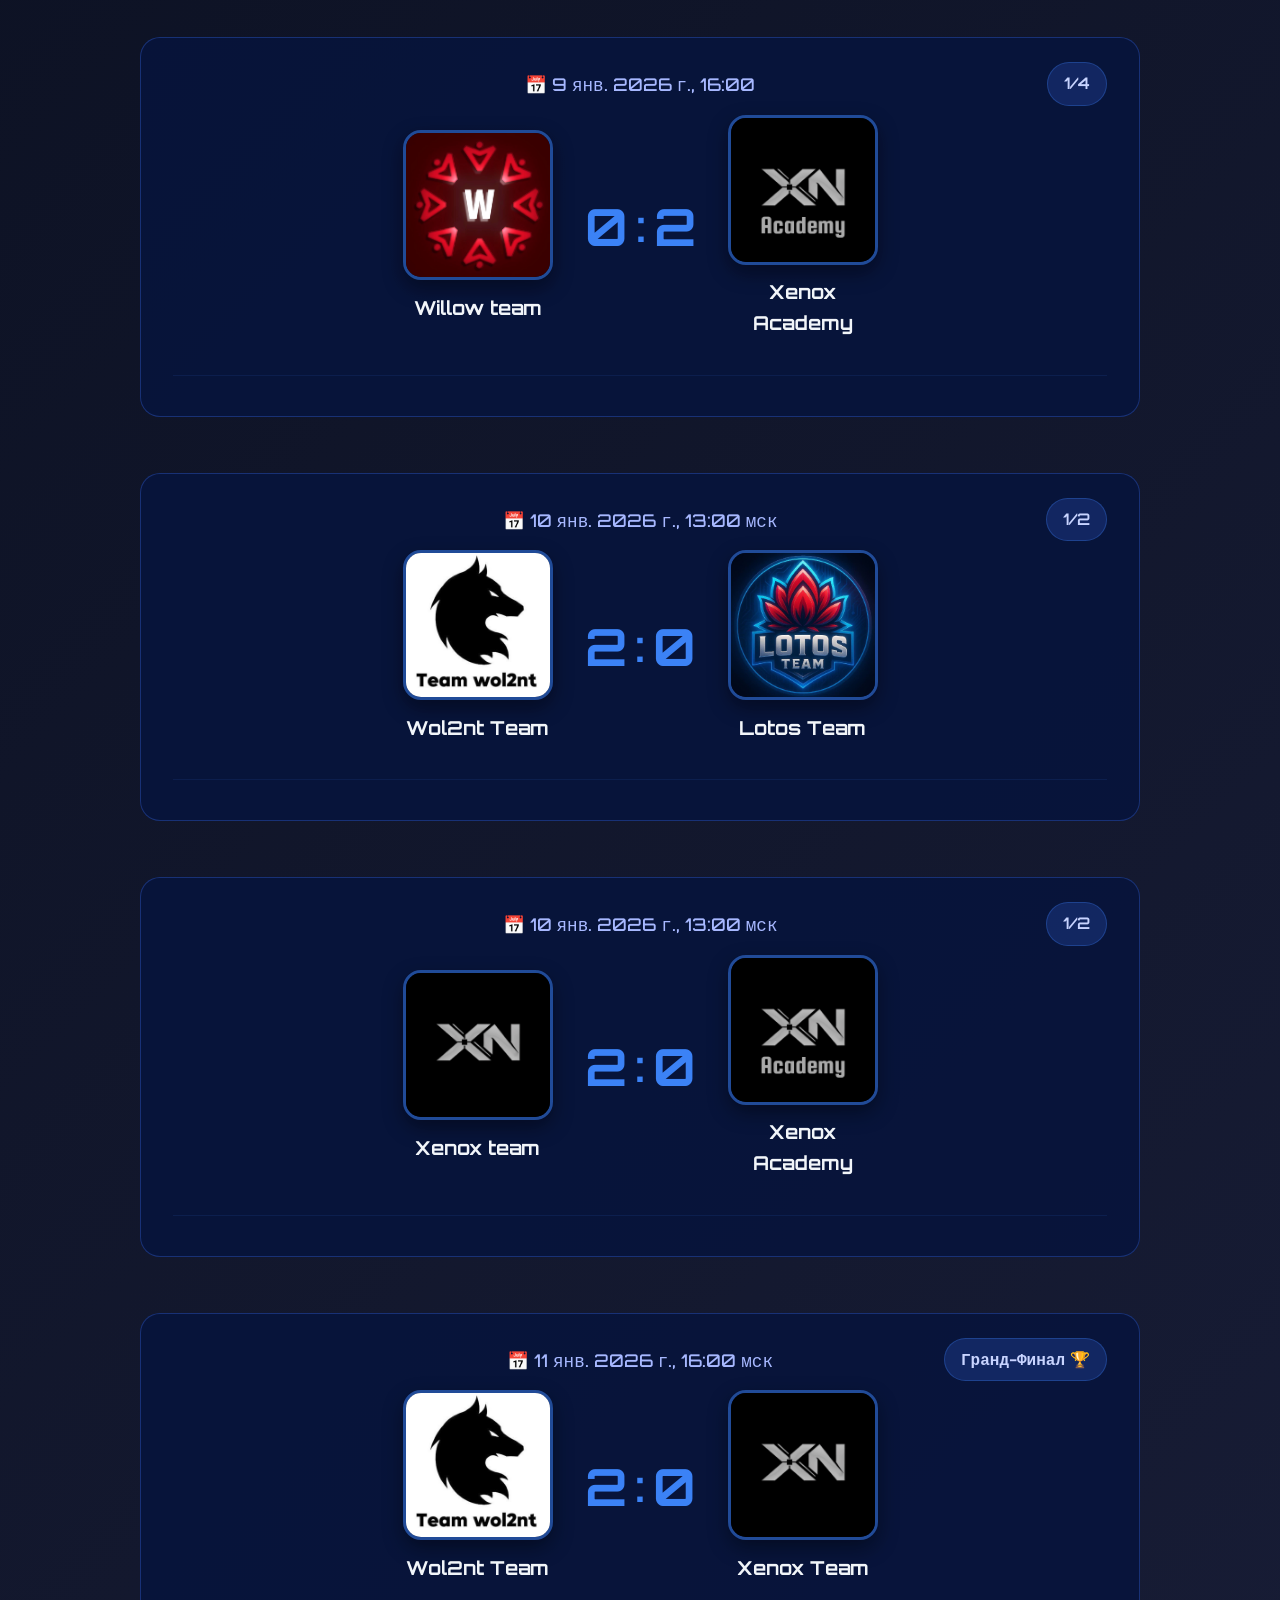
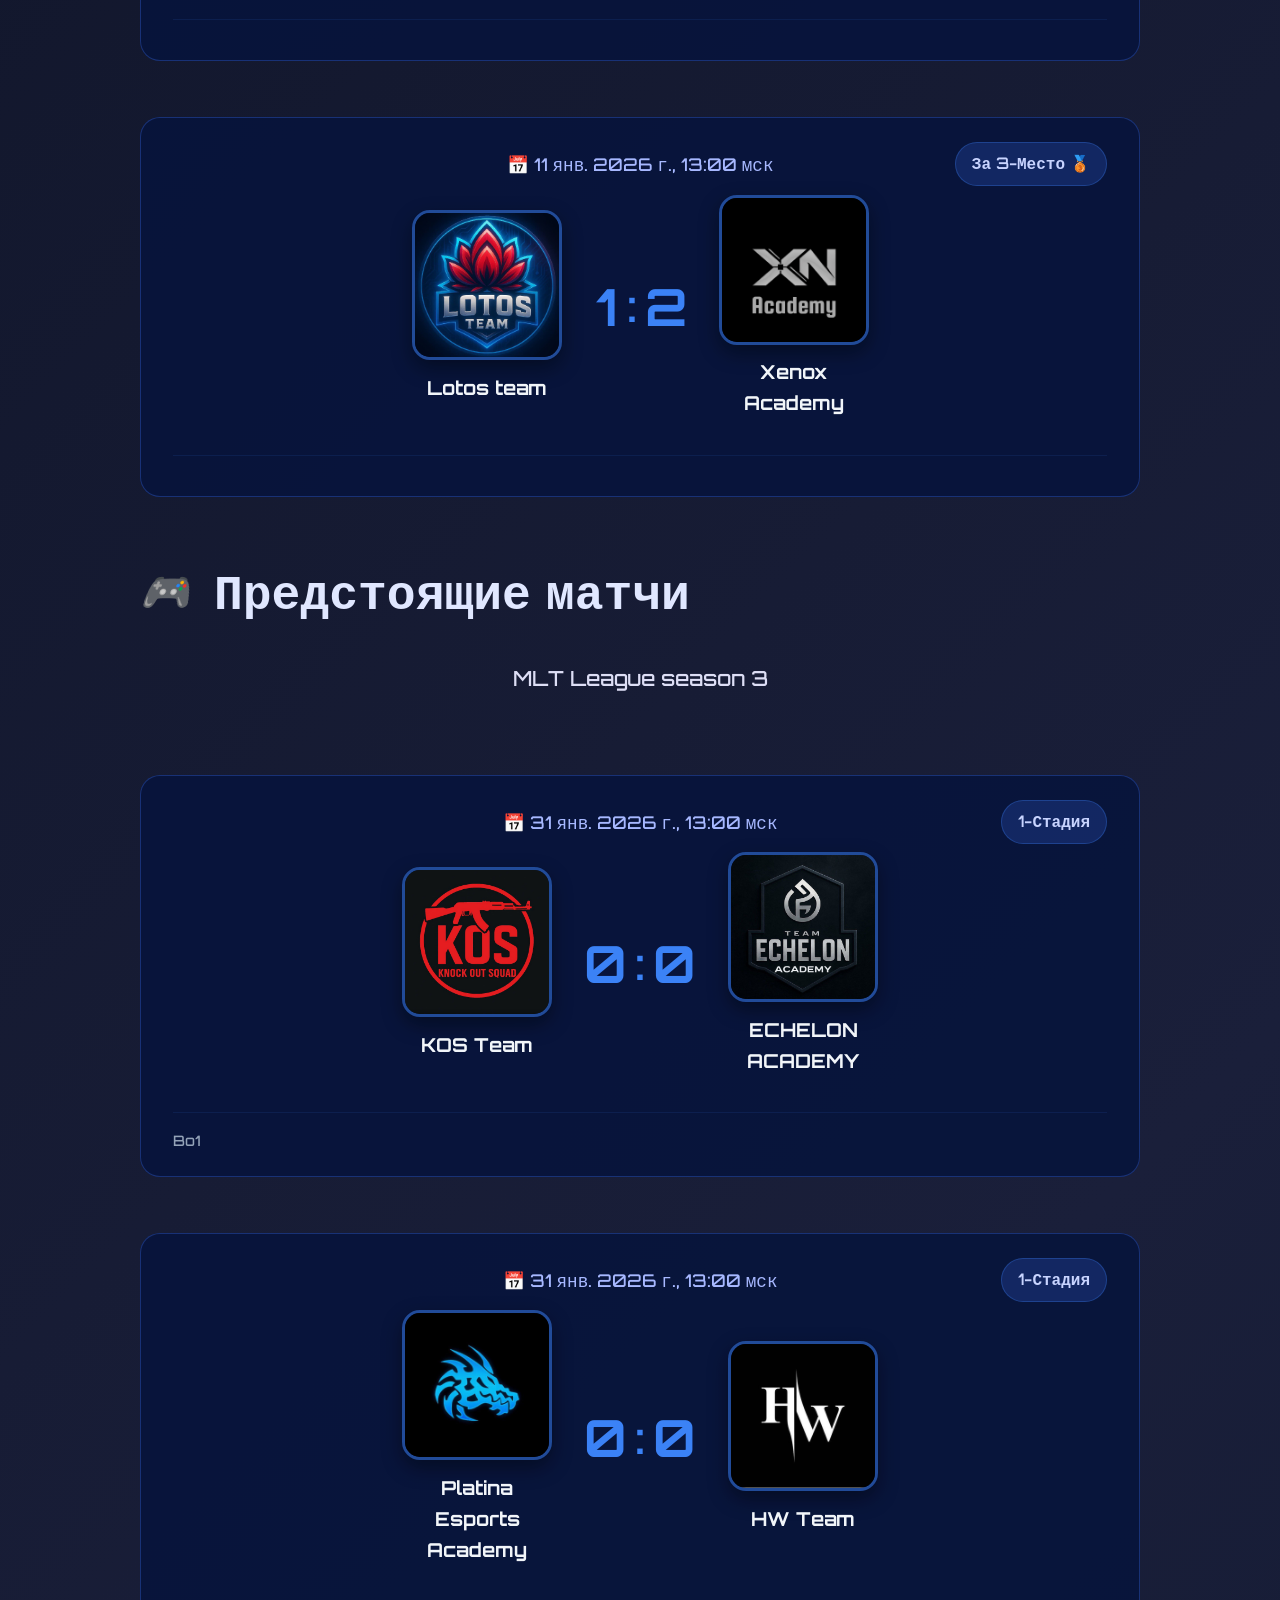
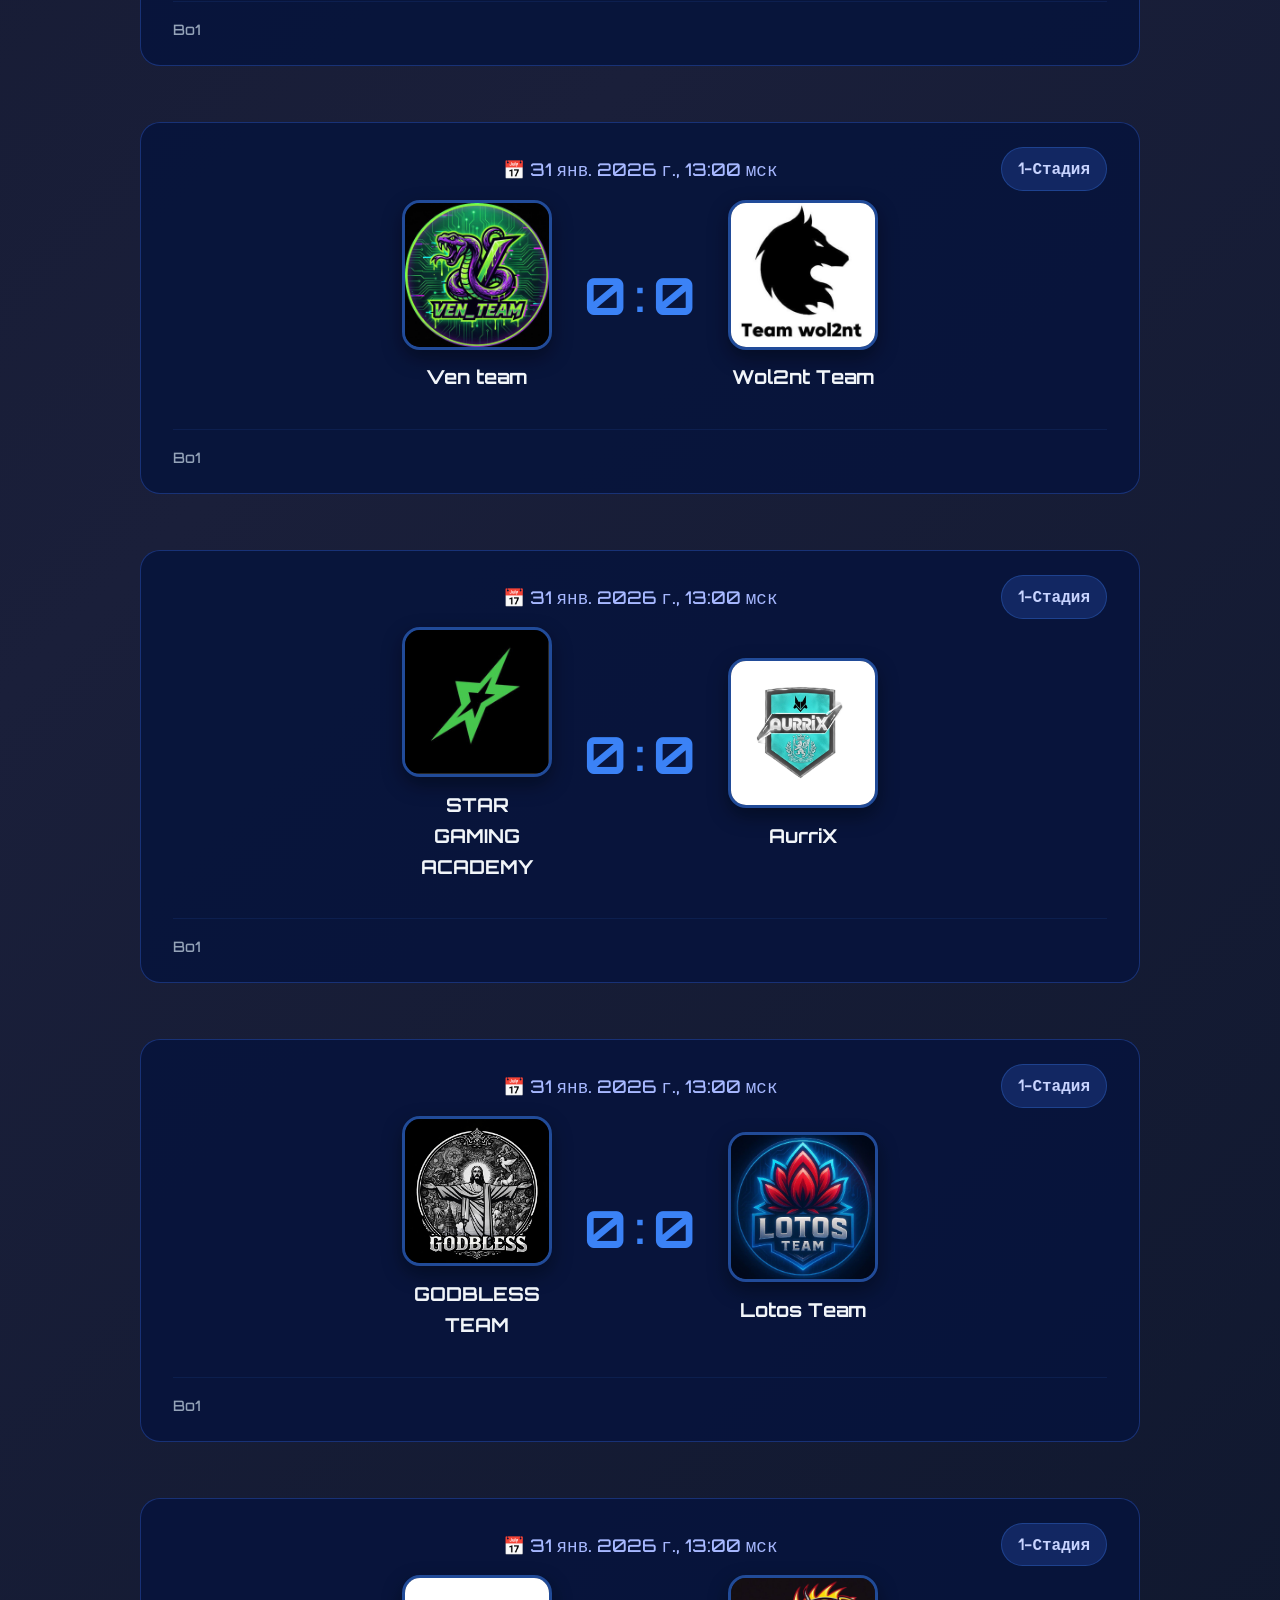
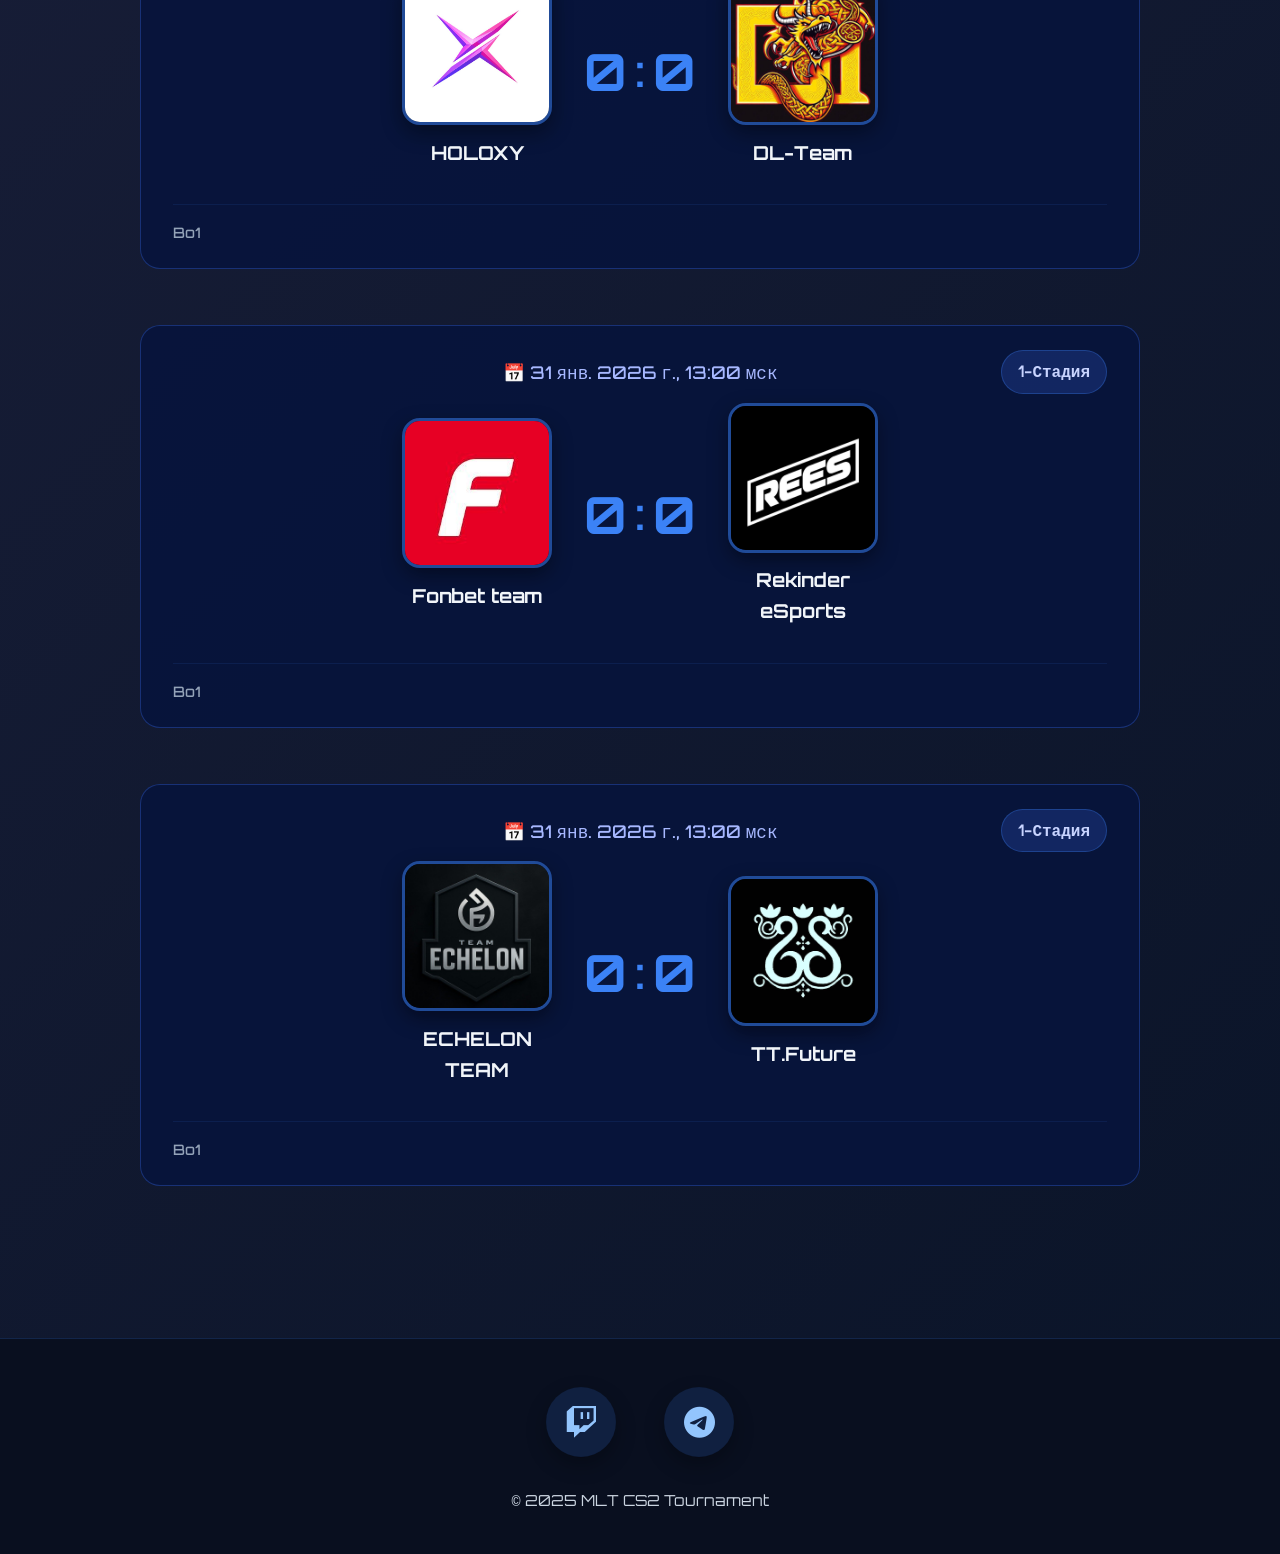
==== commit a92ea5ae: "Add files via upload" ====
--- a/matches.html
+++ b/matches.html
@@ -469,22 +469,217 @@
                         <div class="map-info"></div>
                     </div>
                 </div>
-            </div>
+                
+            
 
             <div class="section-header">
                 <i>🎮</i>
                 <h1>Предстоящие матчи</h1>
+                
             </div>
-            <section class="matches-empty">
-                <div class="matches-empty__inner">
-                    <div class="matches-empty__icon">
-                        <span>📅</span>
-                    </div>
-                    <p class="matches-empty__title">Нет предстоящих матчей</p>
-                    <p class="matches-empty__subtitle">Следите за обновлениями расписания</p>
-                </div>
-            </section>
-        </div>
+            <p class="matches-subtitle">MLT League season 3</p>
+            
+            
+       
+          <div class="match-history-card">
+                    <div class="match-status-badge">1-стадия</div>
+                    <div class="match-info-header">
+                        <div class="match-date">📅 31 янв. 2026 г., 13:00 мск</div>
+                    </div>
+                    <div class="match-teams">
+                        <div class="match-team-left">
+                            <img src="img/KOS Team.jpg" alt="KOS Team" class="match-logo">
+                            <div class="match-team-name">KOS Team</div>
+                        </div>
+                        <div class="match-score-box">
+                            <span class="match-score-left">0</span>
+                            <span class="match-separator">:</span>
+                            <span class="match-score-right">0</span>
+                        </div>
+                        <div class="match-team-right">
+                            <div class="match-team-name">ECHELON ACADEMY</div>
+                            <img src="img/ECHELON ACADEMY.jpg" alt="ECHELON ACADEMY" class="match-logo">
+                        </div>
+                    </div>
+                    <div class="match-footer">
+                        <div class="map-info">Bo1</div>
+                    </div>
+                </div>
+
+                <div class="match-history-card">
+                    <div class="match-status-badge">1-стадия</div>
+                    <div class="match-info-header">
+                        <div class="match-date">📅 31 янв. 2026 г., 13:00 мск</div>
+                    </div>
+                    <div class="match-teams">
+                        <div class="match-team-left">
+                            <img src="img/Platina Esports Academy.jpg" alt="Platina Esports Academy" class="match-logo">
+                            <div class="match-team-name">Platina Esports Academy</div>
+                        </div>
+                        <div class="match-score-box">
+                            <span class="match-score-left">0</span>
+                            <span class="match-separator">:</span>
+                            <span class="match-score-right">0</span>
+                        </div>
+                        <div class="match-team-right">
+                            <div class="match-team-name">HW Team</div>
+                            <img src="img/HW Team.jpg" alt="HW Team" class="match-logo">
+                        </div>
+                    </div>
+                    <div class="match-footer">
+                        <div class="map-info">Bo1</div>
+                    </div>
+                </div>
+
+                <div class="match-history-card">
+                    <div class="match-status-badge">1-стадия</div>
+                    <div class="match-info-header">
+                        <div class="match-date">📅 31 янв. 2026 г., 13:00 мск</div>
+                    </div>
+                    <div class="match-teams">
+                        <div class="match-team-left">
+                            <img src="img/Ven team.jpg" alt="Ven team" class="match-logo">
+                            <div class="match-team-name">Ven team</div>
+                        </div>
+                        <div class="match-score-box">
+                            <span class="match-score-left">0</span>
+                            <span class="match-separator">:</span>
+                            <span class="match-score-right">0</span>
+                        </div>
+                        <div class="match-team-right">
+                            <div class="match-team-name">Wol2nt Team</div>
+                            <img src="img/Wol2nt Team.jpg" alt="Wol2nt Team" class="match-logo">
+                        </div>
+                    </div>
+                    <div class="match-footer">
+                        <div class="map-info">Bo1</div>
+                    </div>
+                </div>
+
+                <div class="match-history-card">
+                    <div class="match-status-badge">1-стадия</div>
+                    <div class="match-info-header">
+                        <div class="match-date">📅 31 янв. 2026 г., 13:00 мск</div>
+                    </div>
+                    <div class="match-teams">
+                        <div class="match-team-left">
+                            <img src="img/STAR GAMING ACADEMY.jpg" alt="STAR GAMING ACADEMY" class="match-logo">
+                            <div class="match-team-name">STAR GAMING ACADEMY</div>
+                        </div>
+                        <div class="match-score-box">
+                            <span class="match-score-left">0</span>
+                            <span class="match-separator">:</span>
+                            <span class="match-score-right">0</span>
+                        </div>
+                        <div class="match-team-right">
+                            <div class="match-team-name">AurriX</div>
+                            <img src="img/AurriX.jpg" alt="AurriX" class="match-logo">
+                        </div>
+                    </div>
+                    <div class="match-footer">
+                        <div class="map-info">Bo1</div>
+                    </div>
+                </div>
+
+                <div class="match-history-card">
+                    <div class="match-status-badge">1-стадия</div>
+                    <div class="match-info-header">
+                        <div class="match-date">📅 31 янв. 2026 г., 13:00 мск</div>
+                    </div>
+                    <div class="match-teams">
+                        <div class="match-team-left">
+                            <img src="img/GODBLESS TEAM.jpg" alt="GODBLESS TEAM" class="match-logo">
+                            <div class="match-team-name">GODBLESS TEAM</div>
+                        </div>
+                        <div class="match-score-box">
+                            <span class="match-score-left">0</span>
+                            <span class="match-separator">:</span>
+                            <span class="match-score-right">0</span>
+                        </div>
+                        <div class="match-team-right">
+                            <div class="match-team-name">Lotos Team</div>
+                            <img src="img/lotos.jpg" alt="Lotos Team" class="match-logo">
+                        </div>
+                    </div>
+                    <div class="match-footer">
+                        <div class="map-info">Bo1</div>
+                    </div>
+                </div>
+
+                <div class="match-history-card">
+                    <div class="match-status-badge">1-стадия</div>
+                    <div class="match-info-header">
+                        <div class="match-date">📅 31 янв. 2026 г., 13:00 мск</div>
+                    </div>
+                    <div class="match-teams">
+                        <div class="match-team-left">
+                            <img src="img/HOLOXY.jpg" alt="HOLOXY" class="match-logo">
+                            <div class="match-team-name">HOLOXY</div>
+                        </div>
+                        <div class="match-score-box">
+                            <span class="match-score-left">0</span>
+                            <span class="match-separator">:</span>
+                            <span class="match-score-right">0</span>
+                        </div>
+                        <div class="match-team-right">
+                            <div class="match-team-name">DL-Team</div>
+                            <img src="img/DL-Team.jpg" alt="DL-Team" class="match-logo">
+                        </div>
+                    </div>
+                    <div class="match-footer">
+                        <div class="map-info">Bo1</div>
+                    </div>
+                </div>
+
+                <div class="match-history-card">
+                    <div class="match-status-badge">1-стадия</div>
+                    <div class="match-info-header">
+                        <div class="match-date">📅 31 янв. 2026 г., 13:00 мск</div>
+                    </div>
+                    <div class="match-teams">
+                        <div class="match-team-left">
+                            <img src="img/Fonbet team.jpg" alt="Fonbet team" class="match-logo">
+                            <div class="match-team-name">Fonbet team</div>
+                        </div>
+                        <div class="match-score-box">
+                            <span class="match-score-left">0</span>
+                            <span class="match-separator">:</span>
+                            <span class="match-score-right">0</span>
+                        </div>
+                        <div class="match-team-right">
+                            <div class="match-team-name">Rekinder eSports</div>
+                            <img src="img/Rekinder eSports.jpg" alt="Rekinder eSports" class="match-logo">
+                        </div>
+                    </div>
+                    <div class="match-footer">
+                        <div class="map-info">Bo1</div>
+                    </div>
+                </div>
+
+                <div class="match-history-card">
+                    <div class="match-status-badge">1-стадия</div>
+                    <div class="match-info-header">
+                        <div class="match-date">📅 31 янв. 2026 г., 13:00 мск</div>
+                    </div>
+                    <div class="match-teams">
+                        <div class="match-team-left">
+                            <img src="img/ECHELON TEAM.jpg" alt="ECHELON TEAM" class="match-logo">
+                            <div class="match-team-name">ECHELON TEAM</div>
+                        </div>
+                        <div class="match-score-box">
+                            <span class="match-score-left">0</span>
+                            <span class="match-separator">:</span>
+                            <span class="match-score-right">0</span>
+                        </div>
+                        <div class="match-team-right">
+                            <div class="match-team-name">TT.Future</div>
+                            <img src="img/TT.Future.jpg" alt="TT.Future" class="match-logo">
+                        </div>
+                    </div>
+                    <div class="match-footer">
+                        <div class="map-info">Bo1</div>
+                    </div>
+                </div>
     </section>
 </main>
 
--- a/style.css
+++ b/style.css
@@ -4996,3 +4996,4 @@
     min-height: 100px;
   }
 }
+
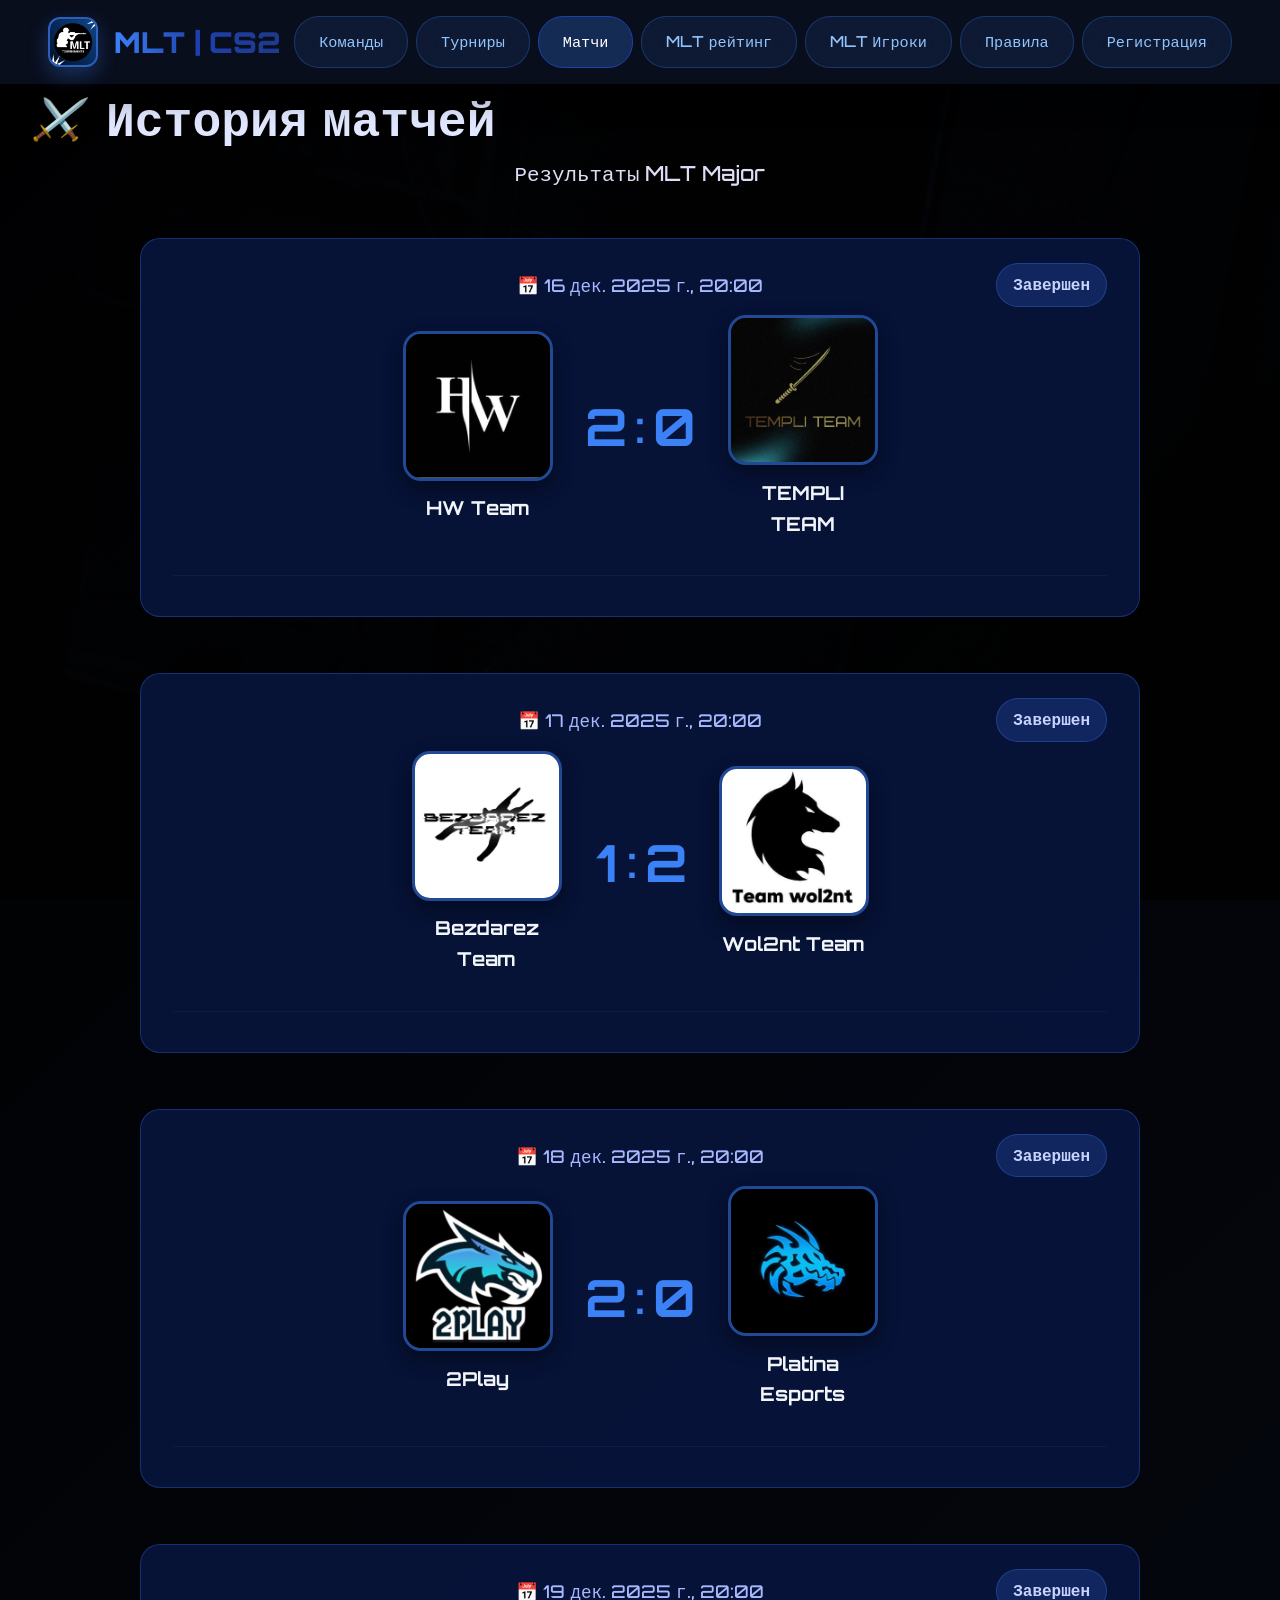
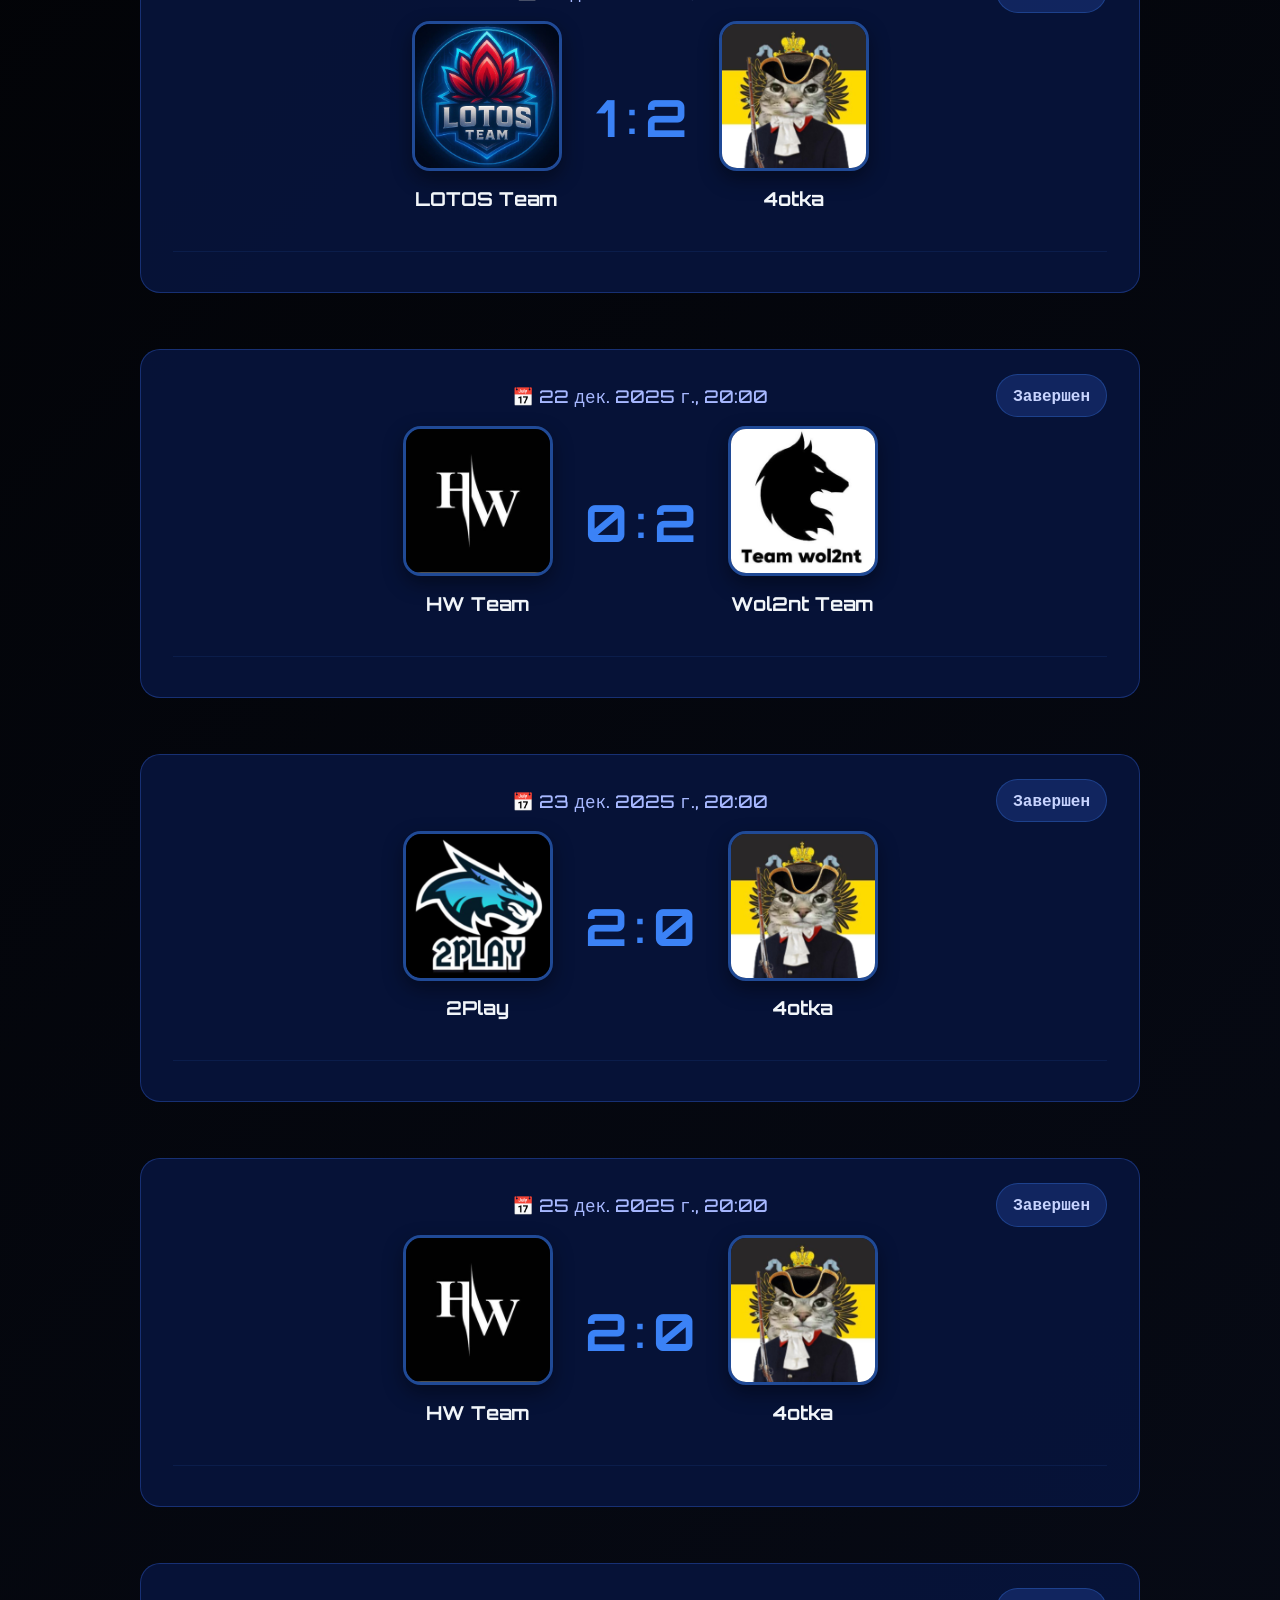
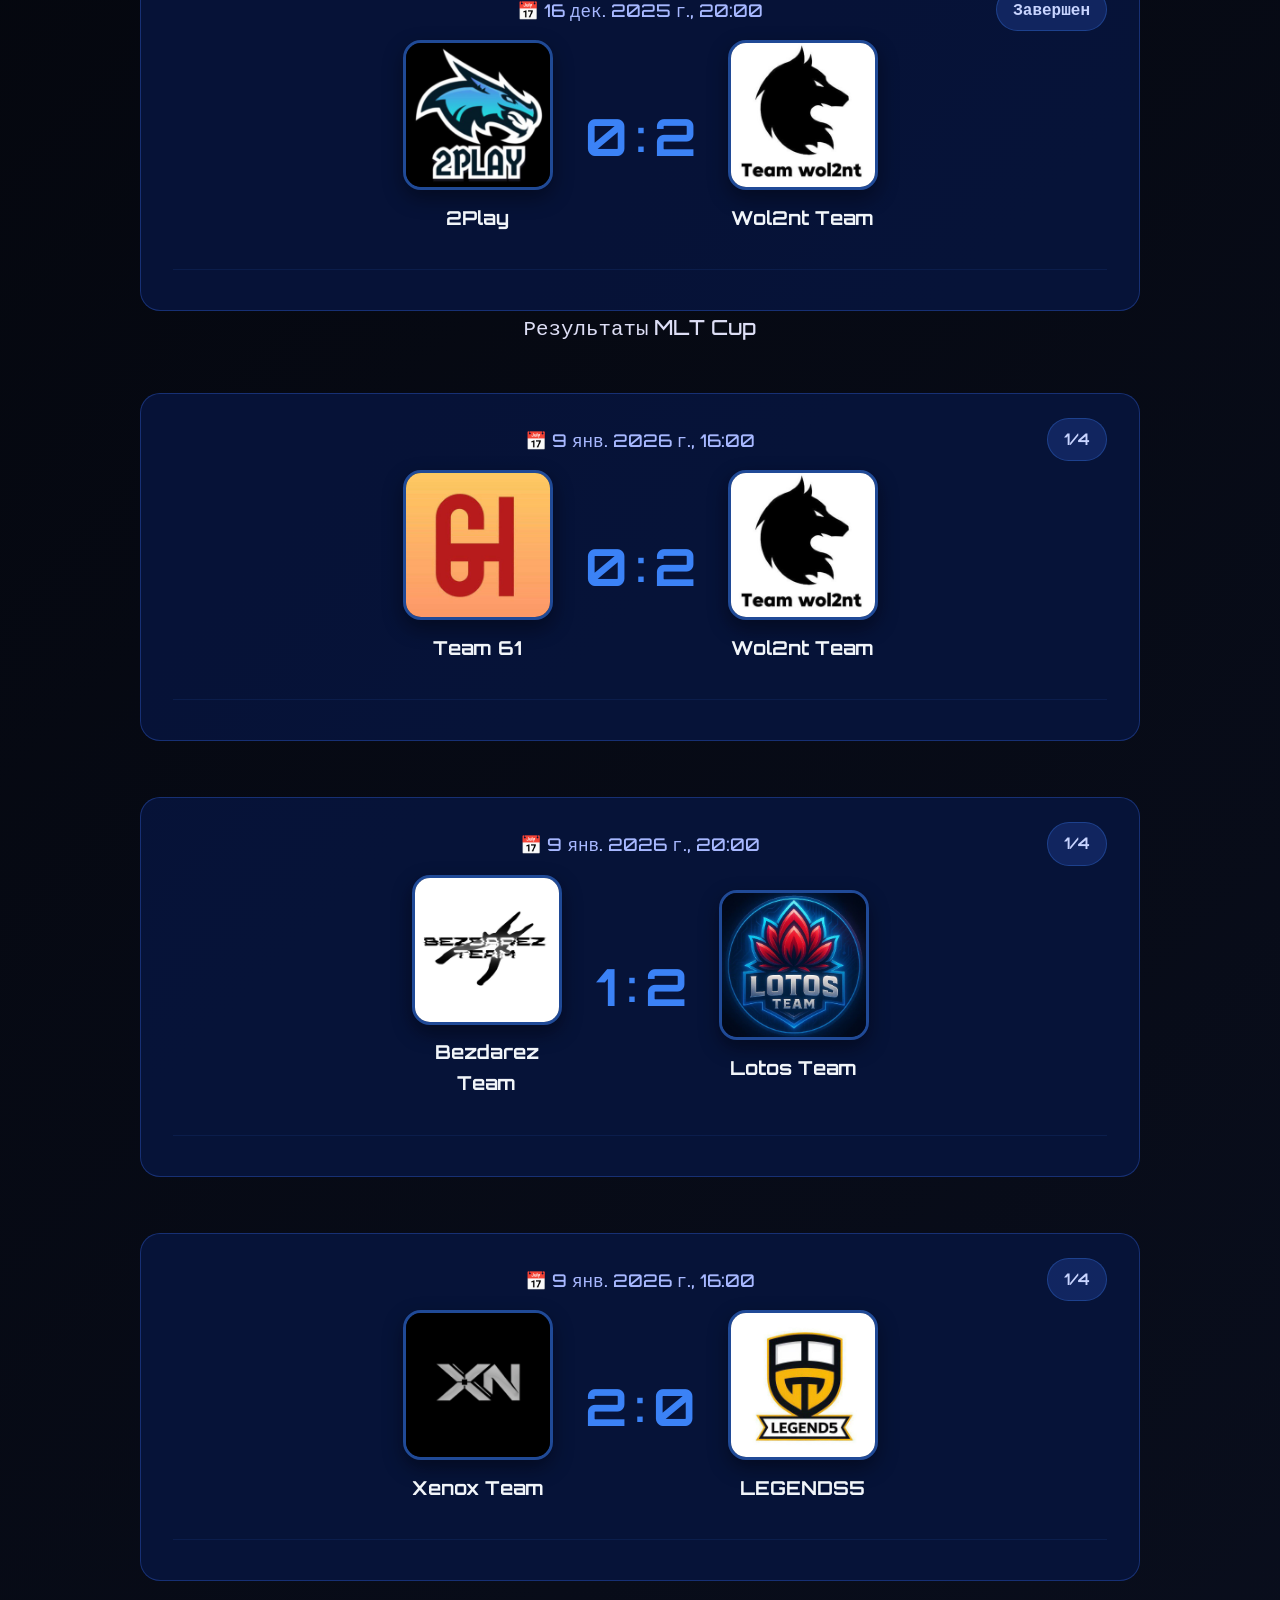
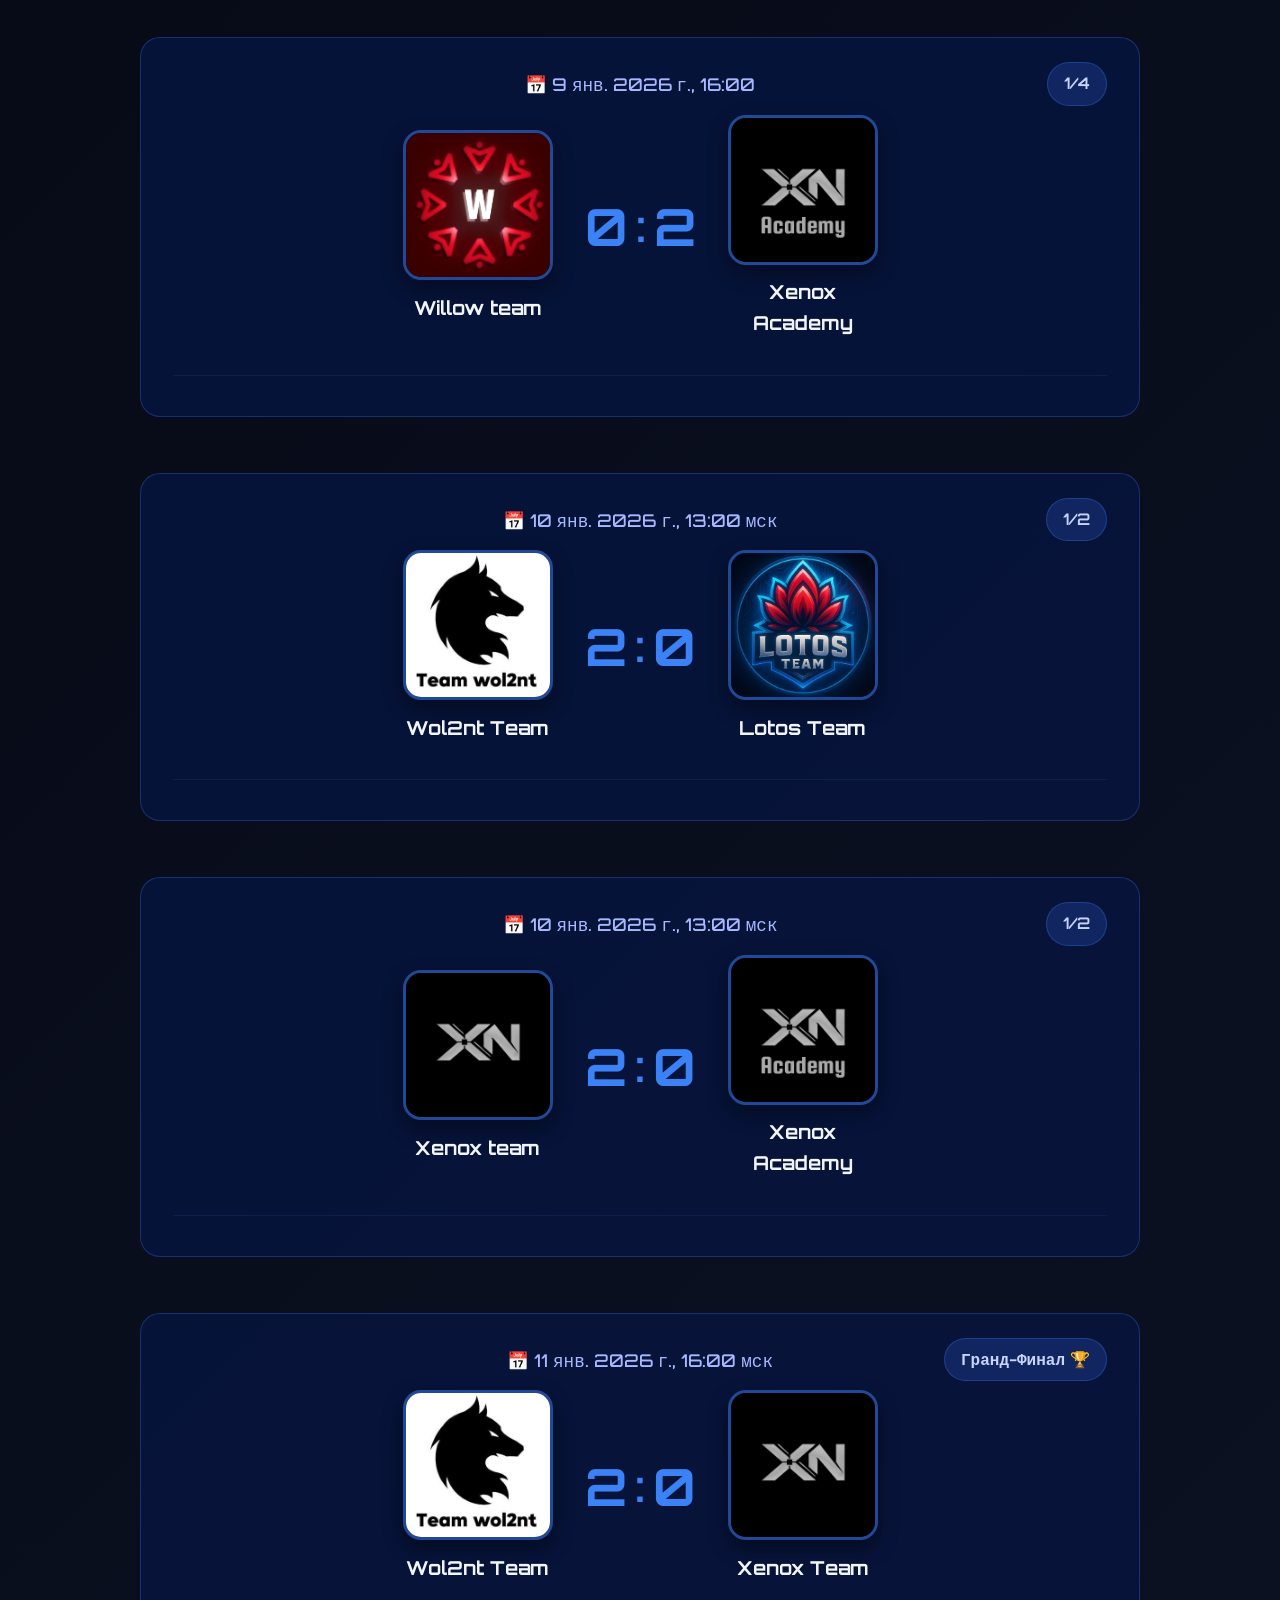
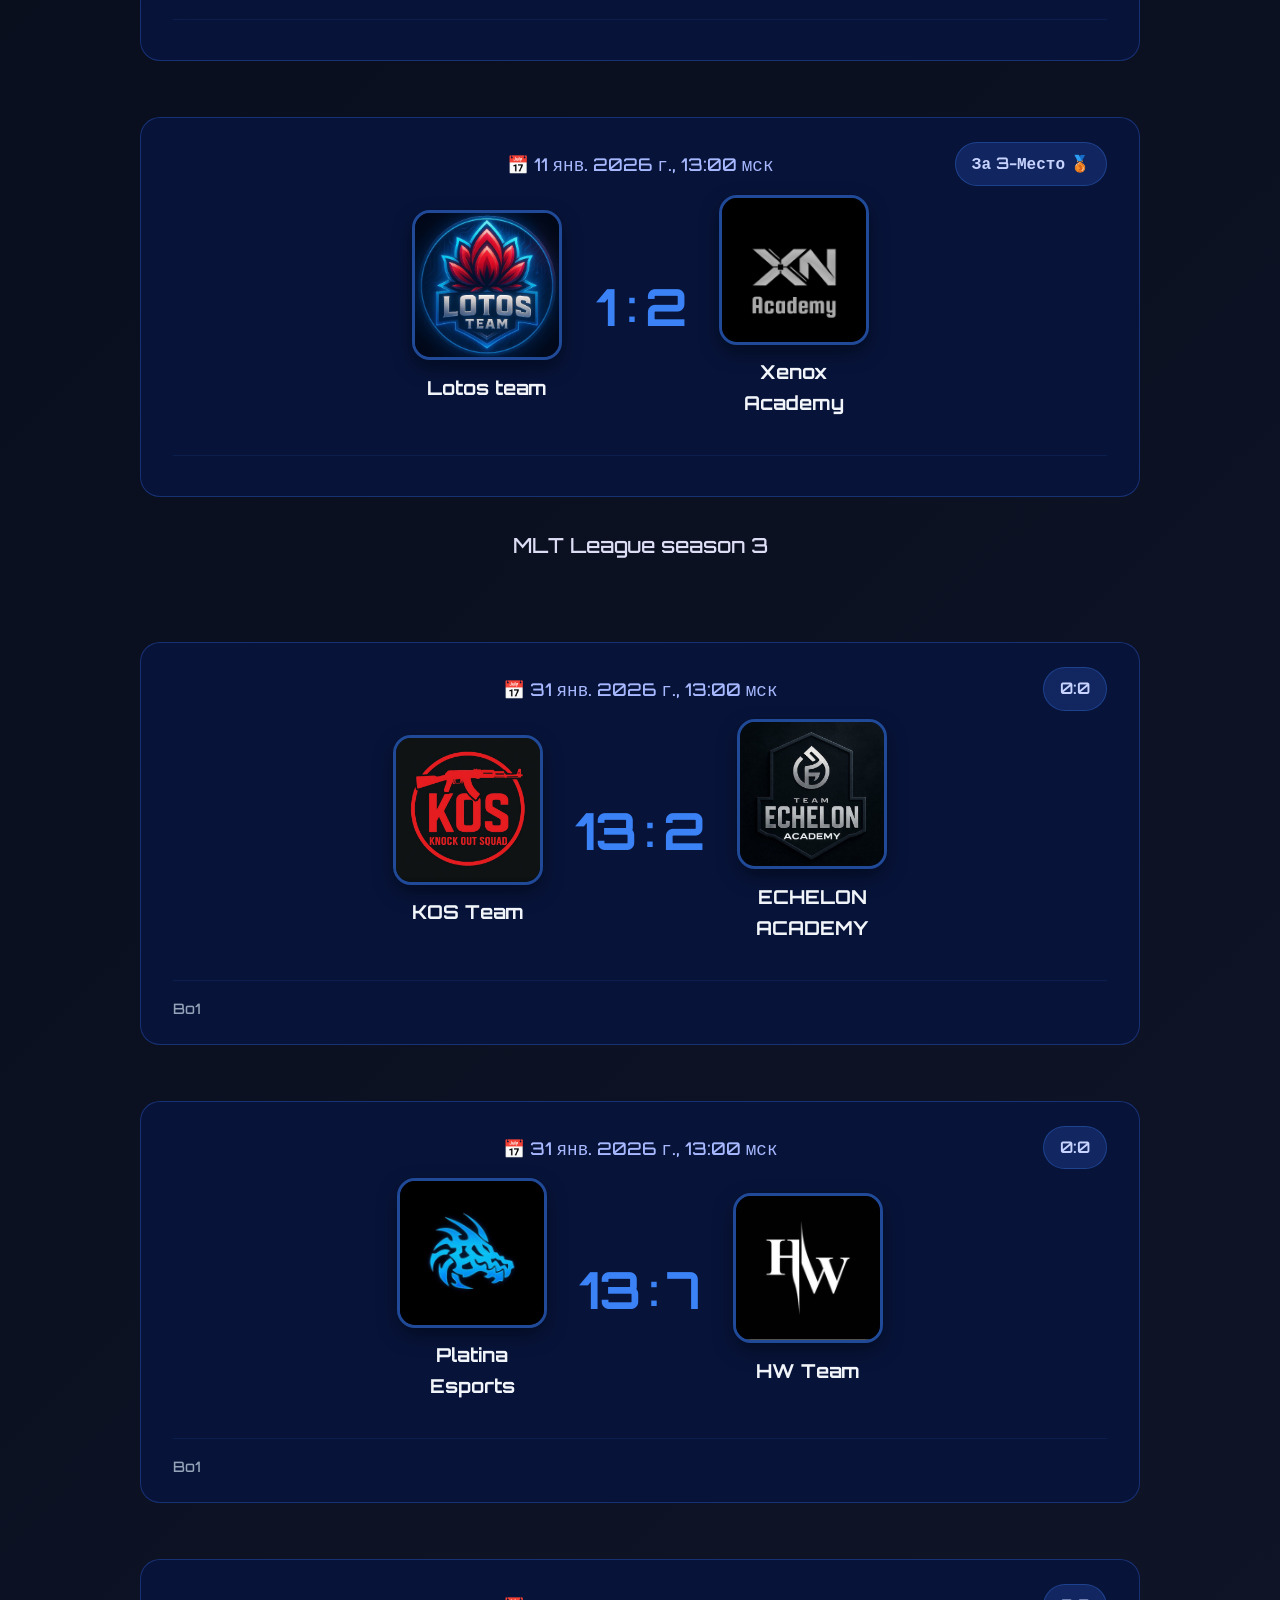
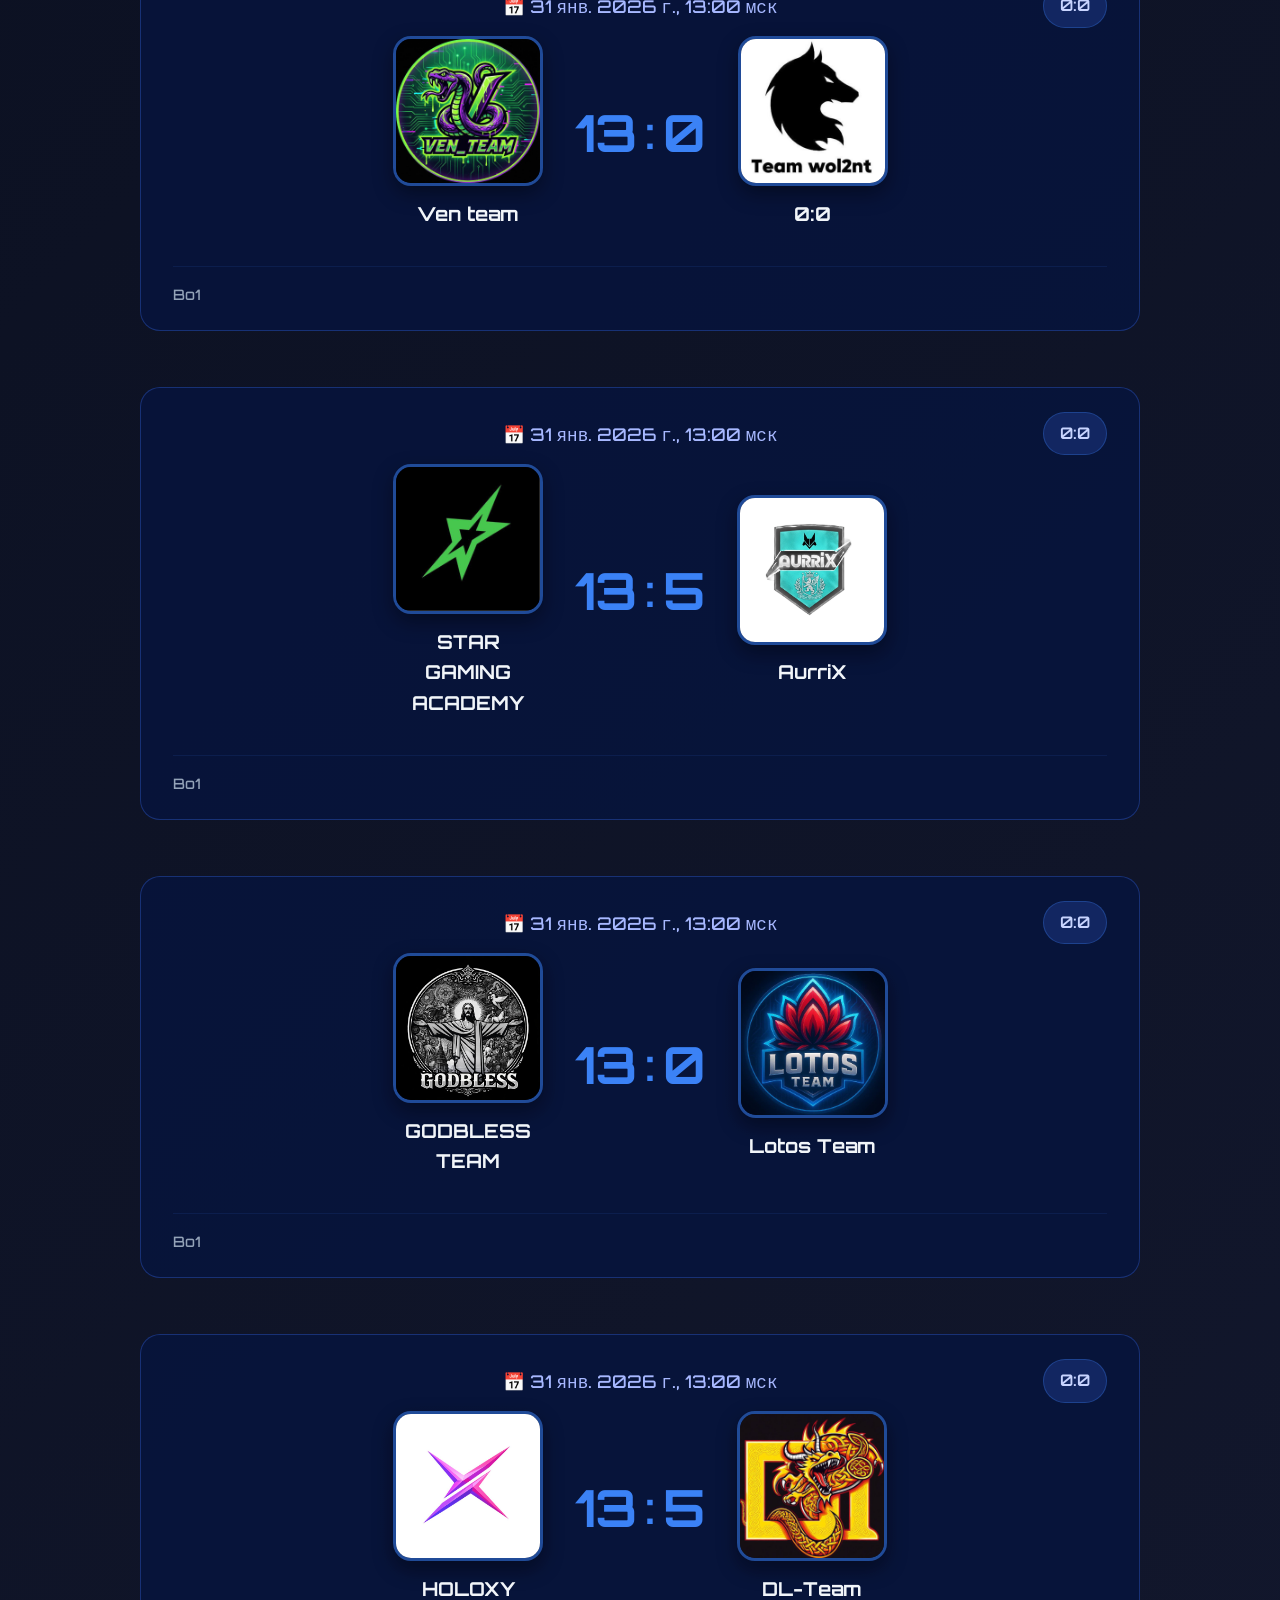
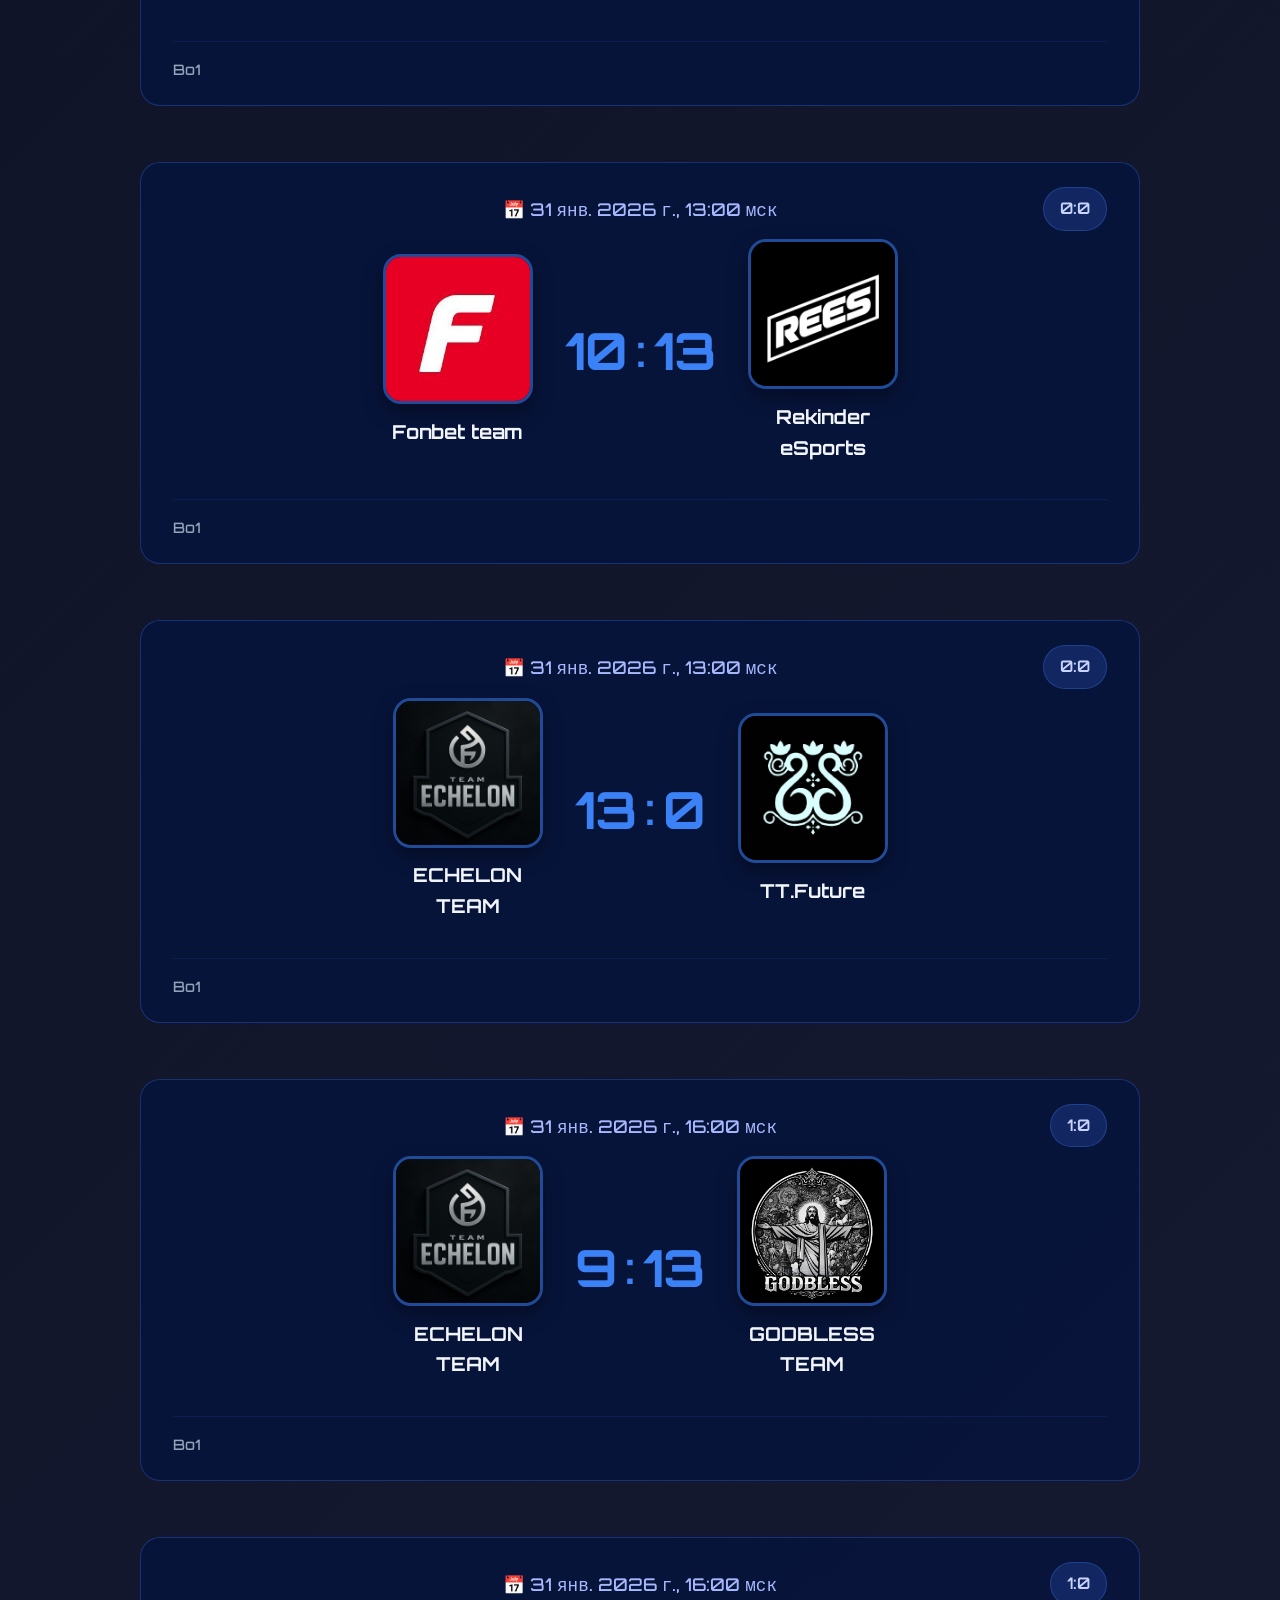
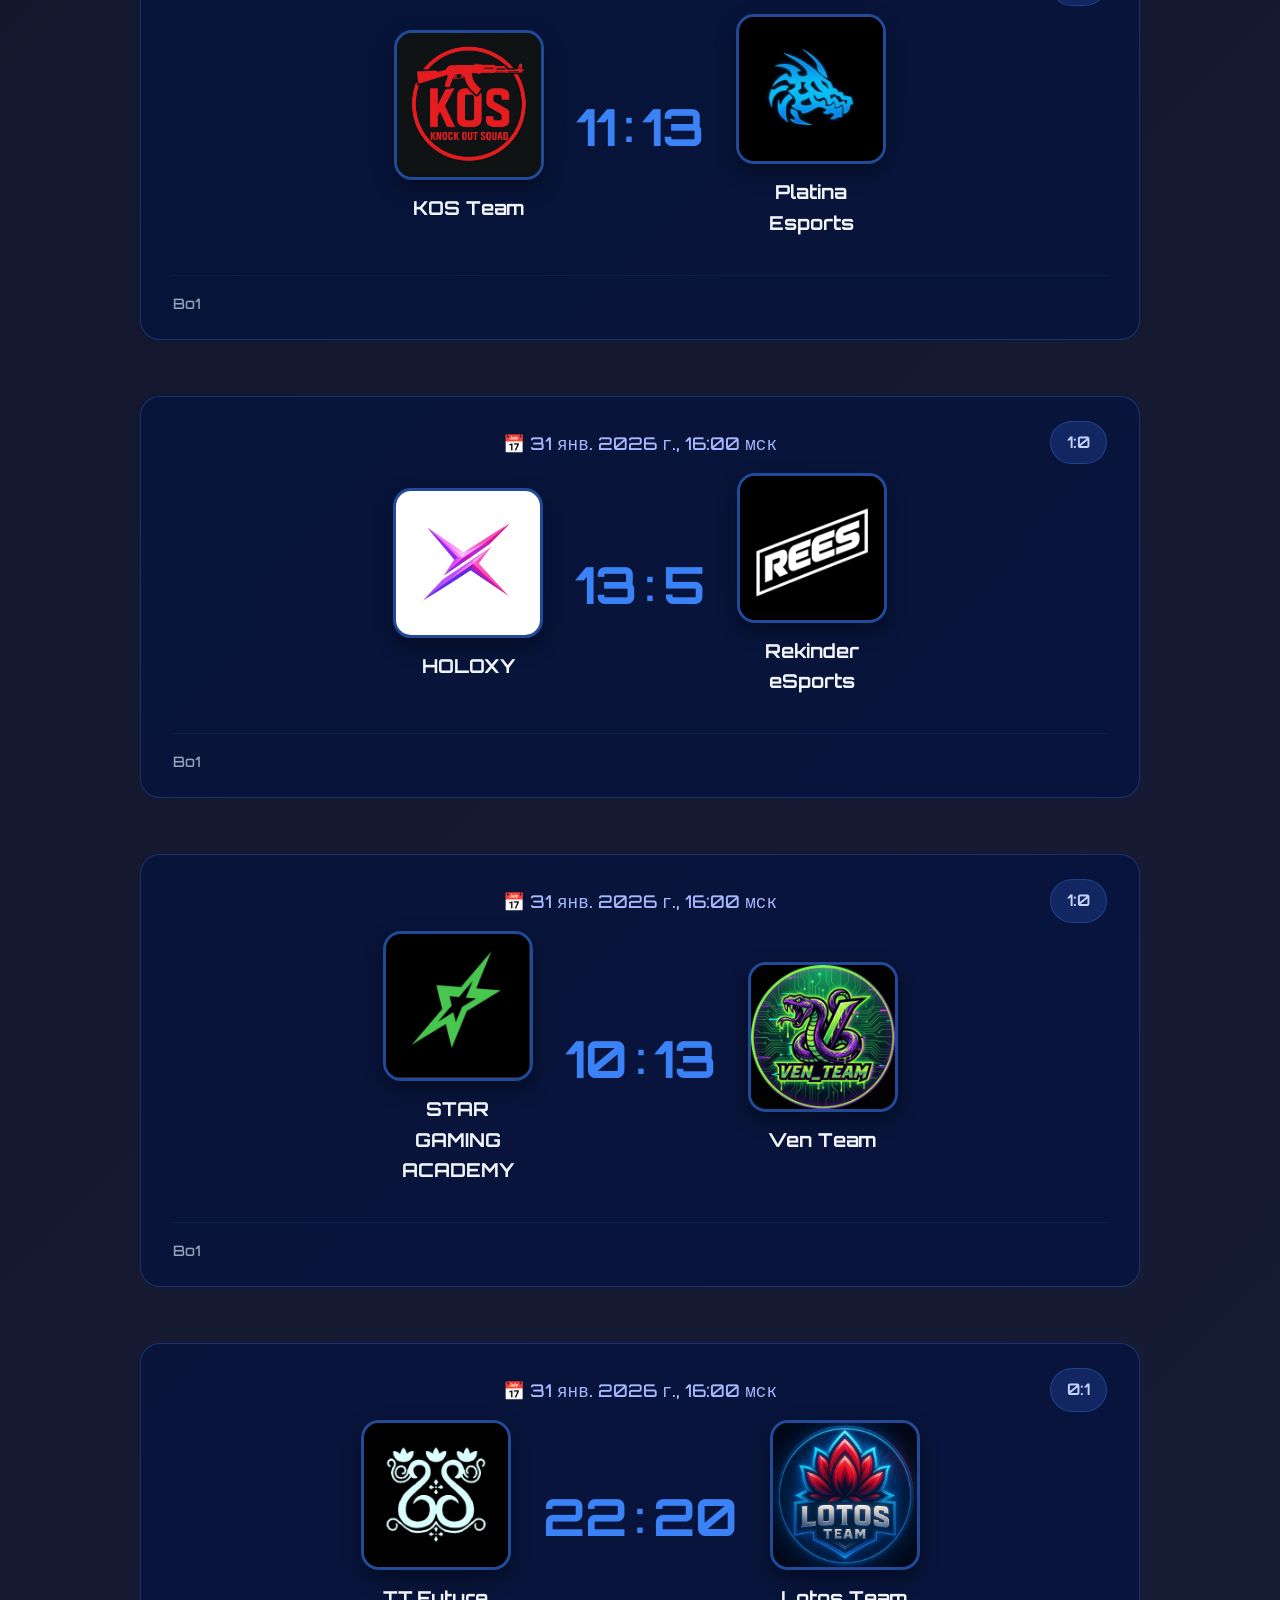
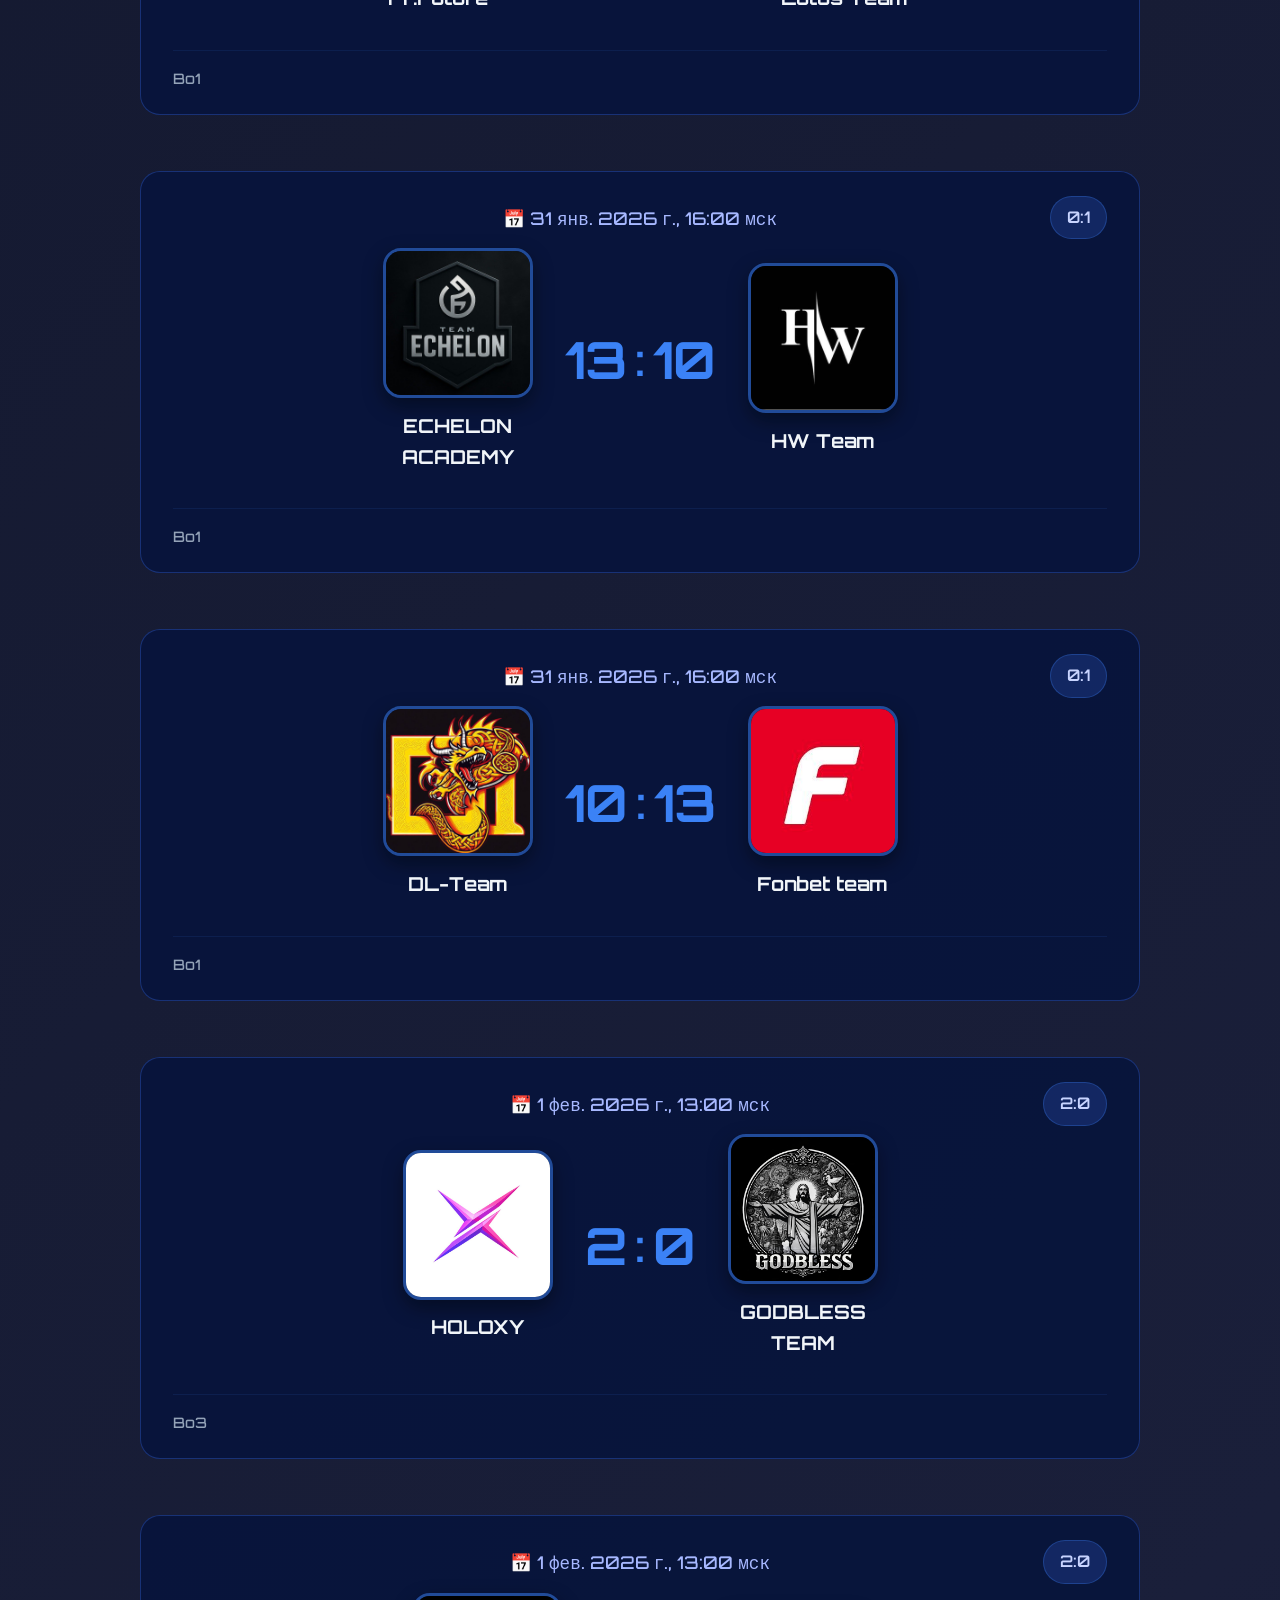
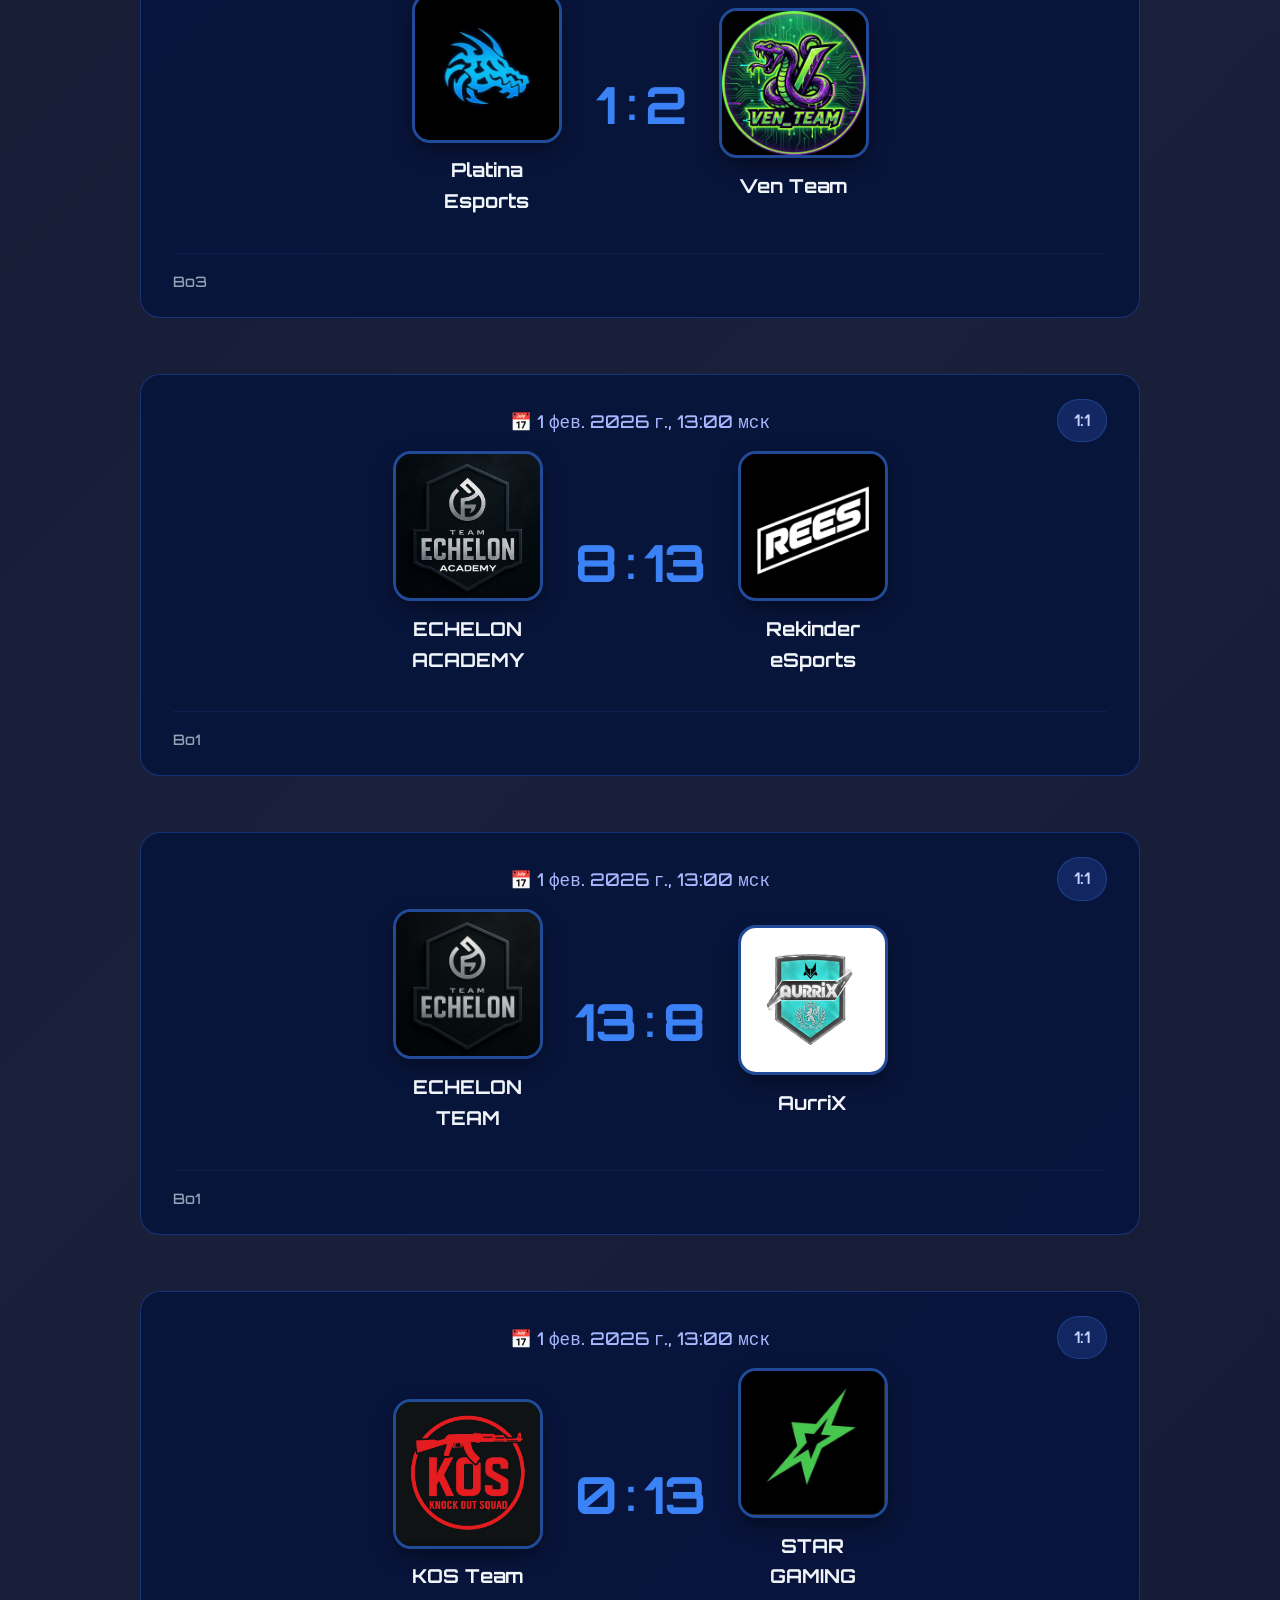
==== commit af8054fa: "Add files via upload" ====
--- a/matches.html
+++ b/matches.html
@@ -472,17 +472,13 @@
                 
             
 
-            <div class="section-header">
-                <i>🎮</i>
-                <h1>Предстоящие матчи</h1>
-                
-            </div>
+            
             <p class="matches-subtitle">MLT League season 3</p>
             
             
        
           <div class="match-history-card">
-                    <div class="match-status-badge">1-стадия</div>
+                    <div class="match-status-badge">0:0</div>
                     <div class="match-info-header">
                         <div class="match-date">📅 31 янв. 2026 г., 13:00 мск</div>
                     </div>
@@ -492,9 +488,9 @@
                             <div class="match-team-name">KOS Team</div>
                         </div>
                         <div class="match-score-box">
-                            <span class="match-score-left">0</span>
-                            <span class="match-separator">:</span>
-                            <span class="match-score-right">0</span>
+                            <span class="match-score-left">13</span>
+                            <span class="match-separator">:</span>
+                            <span class="match-score-right">2</span>
                         </div>
                         <div class="match-team-right">
                             <div class="match-team-name">ECHELON ACADEMY</div>
@@ -507,19 +503,19 @@
                 </div>
 
                 <div class="match-history-card">
-                    <div class="match-status-badge">1-стадия</div>
+                    <div class="match-status-badge">0:0</div>
                     <div class="match-info-header">
                         <div class="match-date">📅 31 янв. 2026 г., 13:00 мск</div>
                     </div>
                     <div class="match-teams">
                         <div class="match-team-left">
                             <img src="img/Platina Esports Academy.jpg" alt="Platina Esports Academy" class="match-logo">
-                            <div class="match-team-name">Platina Esports Academy</div>
-                        </div>
-                        <div class="match-score-box">
-                            <span class="match-score-left">0</span>
-                            <span class="match-separator">:</span>
-                            <span class="match-score-right">0</span>
+                            <div class="match-team-name">Platina Esports </div>
+                        </div>
+                        <div class="match-score-box">
+                            <span class="match-score-left">13</span>
+                            <span class="match-separator">:</span>
+                            <span class="match-score-right">7</span>
                         </div>
                         <div class="match-team-right">
                             <div class="match-team-name">HW Team</div>
@@ -532,7 +528,7 @@
                 </div>
 
                 <div class="match-history-card">
-                    <div class="match-status-badge">1-стадия</div>
+                    <div class="match-status-badge">0:0</div>
                     <div class="match-info-header">
                         <div class="match-date">📅 31 янв. 2026 г., 13:00 мск</div>
                     </div>
@@ -542,12 +538,12 @@
                             <div class="match-team-name">Ven team</div>
                         </div>
                         <div class="match-score-box">
-                            <span class="match-score-left">0</span>
-                            <span class="match-separator">:</span>
-                            <span class="match-score-right">0</span>
-                        </div>
-                        <div class="match-team-right">
-                            <div class="match-team-name">Wol2nt Team</div>
+                            <span class="match-score-left">13</span>
+                            <span class="match-separator">:</span>
+                            <span class="match-score-right">0</span>
+                        </div>
+                        <div class="match-team-right">
+                            <div class="match-team-name">0:0</div>
                             <img src="img/Wol2nt Team.jpg" alt="Wol2nt Team" class="match-logo">
                         </div>
                     </div>
@@ -557,7 +553,7 @@
                 </div>
 
                 <div class="match-history-card">
-                    <div class="match-status-badge">1-стадия</div>
+                    <div class="match-status-badge">0:0</div>
                     <div class="match-info-header">
                         <div class="match-date">📅 31 янв. 2026 г., 13:00 мск</div>
                     </div>
@@ -567,9 +563,9 @@
                             <div class="match-team-name">STAR GAMING ACADEMY</div>
                         </div>
                         <div class="match-score-box">
-                            <span class="match-score-left">0</span>
-                            <span class="match-separator">:</span>
-                            <span class="match-score-right">0</span>
+                            <span class="match-score-left">13</span>
+                            <span class="match-separator">:</span>
+                            <span class="match-score-right">5</span>
                         </div>
                         <div class="match-team-right">
                             <div class="match-team-name">AurriX</div>
@@ -582,7 +578,7 @@
                 </div>
 
                 <div class="match-history-card">
-                    <div class="match-status-badge">1-стадия</div>
+                    <div class="match-status-badge">0:0</div>
                     <div class="match-info-header">
                         <div class="match-date">📅 31 янв. 2026 г., 13:00 мск</div>
                     </div>
@@ -592,7 +588,7 @@
                             <div class="match-team-name">GODBLESS TEAM</div>
                         </div>
                         <div class="match-score-box">
-                            <span class="match-score-left">0</span>
+                            <span class="match-score-left">13</span>
                             <span class="match-separator">:</span>
                             <span class="match-score-right">0</span>
                         </div>
@@ -607,7 +603,7 @@
                 </div>
 
                 <div class="match-history-card">
-                    <div class="match-status-badge">1-стадия</div>
+                    <div class="match-status-badge">0:0</div>
                     <div class="match-info-header">
                         <div class="match-date">📅 31 янв. 2026 г., 13:00 мск</div>
                     </div>
@@ -617,9 +613,9 @@
                             <div class="match-team-name">HOLOXY</div>
                         </div>
                         <div class="match-score-box">
-                            <span class="match-score-left">0</span>
-                            <span class="match-separator">:</span>
-                            <span class="match-score-right">0</span>
+                            <span class="match-score-left">13</span>
+                            <span class="match-separator">:</span>
+                            <span class="match-score-right">5</span>
                         </div>
                         <div class="match-team-right">
                             <div class="match-team-name">DL-Team</div>
@@ -632,7 +628,7 @@
                 </div>
 
                 <div class="match-history-card">
-                    <div class="match-status-badge">1-стадия</div>
+                    <div class="match-status-badge">0:0</div>
                     <div class="match-info-header">
                         <div class="match-date">📅 31 янв. 2026 г., 13:00 мск</div>
                     </div>
@@ -642,9 +638,9 @@
                             <div class="match-team-name">Fonbet team</div>
                         </div>
                         <div class="match-score-box">
-                            <span class="match-score-left">0</span>
-                            <span class="match-separator">:</span>
-                            <span class="match-score-right">0</span>
+                            <span class="match-score-left">10</span>
+                            <span class="match-separator">:</span>
+                            <span class="match-score-right">13</span>
                         </div>
                         <div class="match-team-right">
                             <div class="match-team-name">Rekinder eSports</div>
@@ -657,7 +653,7 @@
                 </div>
 
                 <div class="match-history-card">
-                    <div class="match-status-badge">1-стадия</div>
+                    <div class="match-status-badge">0:0</div>
                     <div class="match-info-header">
                         <div class="match-date">📅 31 янв. 2026 г., 13:00 мск</div>
                     </div>
@@ -667,7 +663,7 @@
                             <div class="match-team-name">ECHELON TEAM</div>
                         </div>
                         <div class="match-score-box">
-                            <span class="match-score-left">0</span>
+                            <span class="match-score-left">13</span>
                             <span class="match-separator">:</span>
                             <span class="match-score-right">0</span>
                         </div>
@@ -680,6 +676,558 @@
                         <div class="map-info">Bo1</div>
                     </div>
                 </div>
+
+                 <div class="match-history-card">
+                    <div class="match-status-badge">1:0</div>
+                    <div class="match-info-header">
+                        <div class="match-date">📅 31 янв. 2026 г., 16:00 мск</div>
+                    </div>
+                    <div class="match-teams">
+                        <div class="match-team-left">
+                            <img src="img/ECHELON TEAM.jpg" alt="ECHELON TEAM" class="match-logo">
+                            <div class="match-team-name">ECHELON TEAM</div>
+                        </div>
+                        <div class="match-score-box">
+                            <span class="match-score-left">9</span>
+                            <span class="match-separator">:</span>
+                            <span class="match-score-right">13</span>
+                        </div>
+                        <div class="match-team-right">
+                            <div class="match-team-name">GODBLESS TEAM</div>
+                            <img src="img/GODBLESS TEAM.jpg" alt="TT.Future" class="match-logo">
+                        </div>
+                    </div>
+                    <div class="match-footer">
+                        <div class="map-info">Bo1</div>
+                    </div>
+                </div>
+
+                <div class="match-history-card">
+                    <div class="match-status-badge">1:0</div>
+                    <div class="match-info-header">
+                        <div class="match-date">📅 31 янв. 2026 г., 16:00 мск</div>
+                    </div>
+                    <div class="match-teams">
+                        <div class="match-team-left">
+                            <img src="img/KOS Team.jpg" alt="KOS TEAM" class="match-logo">
+                            <div class="match-team-name">KOS Team</div>
+                        </div>
+                        <div class="match-score-box">
+                            <span class="match-score-left">11</span>
+                            <span class="match-separator">:</span>
+                            <span class="match-score-right">13</span>
+                        </div>
+                        <div class="match-team-right">
+                            <div class="match-team-name">Platina Esports</div>
+                            <img src="img/Platina Esports Academy.jpg" alt="Platina Esports" class="match-logo">
+                        </div>
+                    </div>
+                    <div class="match-footer">
+                        <div class="map-info">Bo1</div>
+                    </div>
+                </div>
+
+                <div class="match-history-card">
+                    <div class="match-status-badge">1:0</div>
+                    <div class="match-info-header">
+                        <div class="match-date">📅 31 янв. 2026 г., 16:00 мск</div>
+                    </div>
+                    <div class="match-teams">
+                        <div class="match-team-left">
+                            <img src="img/HOLOXY.jpg" alt="HOLOXY" class="match-logo">
+                            <div class="match-team-name">HOLOXY</div>
+                        </div>
+                        <div class="match-score-box">
+                            <span class="match-score-left">13</span>
+                            <span class="match-separator">:</span>
+                            <span class="match-score-right">5</span>
+                        </div>
+                        <div class="match-team-right">
+                            <div class="match-team-name">Rekinder eSports</div>
+                            <img src="img/Rekinder eSports.jpg" alt="Rekinder eSports" class="match-logo">
+                        </div>
+                    </div>
+                    <div class="match-footer">
+                        <div class="map-info">Bo1</div>
+                    </div>
+                </div>
+
+                <div class="match-history-card">
+                    <div class="match-status-badge">1:0</div>
+                    <div class="match-info-header">
+                        <div class="match-date">📅 31 янв. 2026 г., 16:00 мск</div>
+                    </div>
+                    <div class="match-teams">
+                        <div class="match-team-left">
+                            <img src="img/STAR GAMING.jpg" alt="STAR GAMING" class="match-logo">
+                            <div class="match-team-name">STAR GAMING ACADEMY</div>
+                        </div>
+                        <div class="match-score-box">
+                            <span class="match-score-left">10</span>
+                            <span class="match-separator">:</span>
+                            <span class="match-score-right">13</span>
+                        </div>
+                        <div class="match-team-right">
+                            <div class="match-team-name">Ven Team</div>
+                            <img src="img/Ven team.jpg" alt="Ven Team" class="match-logo">
+                        </div>
+                    </div>
+                    <div class="match-footer">
+                        <div class="map-info">Bo1</div>
+                    </div>
+                </div>
+
+                <div class="match-history-card">
+                    <div class="match-status-badge">0:1</div>
+                    <div class="match-info-header">
+                        <div class="match-date">📅 31 янв. 2026 г., 16:00 мск</div>
+                    </div>
+                    <div class="match-teams">
+                        <div class="match-team-left">
+                            <img src="img/TT.Future.jpg" alt="TT.Future" class="match-logo">
+                            <div class="match-team-name">TT.Future</div>
+                        </div>
+                        <div class="match-score-box">
+                            <span class="match-score-left">22</span>
+                            <span class="match-separator">:</span>
+                            <span class="match-score-right">20</span>
+                        </div>
+                        <div class="match-team-right">
+                            <div class="match-team-name">Lotos Team</div>
+                            <img src="img/lotos.jpg" alt="Lotos Team" class="match-logo">
+                        </div>
+                    </div>
+                    <div class="match-footer">
+                        <div class="map-info">Bo1</div>
+                    </div>
+                </div>
+
+                <div class="match-history-card">
+                    <div class="match-status-badge">0:1</div>
+                    <div class="match-info-header">
+                        <div class="match-date">📅 31 янв. 2026 г., 16:00 мск</div>
+                    </div>
+                    <div class="match-teams">
+                        <div class="match-team-left">
+                            <img src="img/ECHELON TEAM.jpg" alt="ECHELON ACADEMY" class="match-logo">
+                            <div class="match-team-name">ECHELON ACADEMY</div>
+                        </div>
+                        <div class="match-score-box">
+                            <span class="match-score-left">13</span>
+                            <span class="match-separator">:</span>
+                            <span class="match-score-right">10</span>
+                        </div>
+                        <div class="match-team-right">
+                            <div class="match-team-name">HW Team</div>
+                            <img src="img/HW Team.jpg" alt="HW Team" class="match-logo">
+                        </div>
+                    </div>
+                    <div class="match-footer">
+                        <div class="map-info">Bo1</div>
+                    </div>
+                </div>
+
+                <div class="match-history-card">
+                    <div class="match-status-badge">0:1</div>
+                    <div class="match-info-header">
+                        <div class="match-date">📅 31 янв. 2026 г., 16:00 мск</div>
+                    </div>
+                    <div class="match-teams">
+                        <div class="match-team-left">
+                            <img src="img/DL-Team.jpg" alt="DL-Team" class="match-logo">
+                            <div class="match-team-name">DL-Team</div>
+                        </div>
+                        <div class="match-score-box">
+                            <span class="match-score-left">10</span>
+                            <span class="match-separator">:</span>
+                            <span class="match-score-right">13</span>
+                        </div>
+                        <div class="match-team-right">
+                            <div class="match-team-name">Fonbet team</div>
+                            <img src="img/Fonbet team.jpg" alt="Fonbet team" class="match-logo">
+                        </div>
+                    </div>
+                    <div class="match-footer">
+                        <div class="map-info">Bo1</div>
+                    </div>
+                </div>
+
+                 <div class="match-history-card">
+                    <div class="match-status-badge">2:0</div>
+                    <div class="match-info-header">
+                        <div class="match-date">📅 1 фев. 2026 г., 13:00 мск</div>
+                    </div>
+                    <div class="match-teams">
+                        <div class="match-team-left">
+                            <img src="img/HOLOXY.jpg" alt="HOLOXY" class="match-logo">
+                            <div class="match-team-name">HOLOXY</div>
+                        </div>
+                        <div class="match-score-box">
+                            <span class="match-score-left">2</span>
+                            <span class="match-separator">:</span>
+                            <span class="match-score-right">0</span>
+                        </div>
+                        <div class="match-team-right">
+                            <div class="match-team-name">GODBLESS TEAM</div>
+                            <img src="img/GODBLESS TEAM.jpg" alt="TT.Future" class="match-logo">
+                        </div>
+                    </div>
+                    <div class="match-footer">
+                        <div class="map-info">Bo3</div>
+                    </div>
+                </div>
+
+                <div class="match-history-card">
+                    <div class="match-status-badge">2:0</div>
+                    <div class="match-info-header">
+                        <div class="match-date">📅 1 фев. 2026 г., 13:00 мск</div>
+                    </div>
+                    <div class="match-teams">
+                        <div class="match-team-left">
+                            <img src="img/Platina Esports Academy.jpg" alt="Platina Esports" class="match-logo">
+                            <div class="match-team-name">Platina Esports</div>
+                        </div>
+                        <div class="match-score-box">
+                            <span class="match-score-left">1</span>
+                            <span class="match-separator">:</span>
+                            <span class="match-score-right">2</span>
+                        </div>
+                        <div class="match-team-right">
+                            <div class="match-team-name">Ven Team</div>
+                            <img src="img/Ven team.jpg" alt="Ven Team" class="match-logo">
+                        </div>
+                    </div>
+                    <div class="match-footer">
+                        <div class="map-info">Bo3</div>
+                    </div>
+                </div>
+
+                <div class="match-history-card">
+                    <div class="match-status-badge">1:1</div>
+                    <div class="match-info-header">
+                        <div class="match-date">📅 1 фев. 2026 г., 13:00 мск</div>
+                    </div>
+                    <div class="match-teams">
+                        <div class="match-team-left">
+                            <img src="img/ECHELON ACADEMY.jpg" alt="ECHELON ACADEMY" class="match-logo">
+                            <div class="match-team-name">ECHELON ACADEMY</div>
+                        </div>
+                        <div class="match-score-box">
+                            <span class="match-score-left">8</span>
+                            <span class="match-separator">:</span>
+                            <span class="match-score-right">13</span>
+                        </div>
+                        <div class="match-team-right">
+                            <div class="match-team-name">Rekinder eSports</div>
+                            <img src="img/Rekinder eSports.jpg" alt="Rekinder eSports" class="match-logo">
+                        </div>
+                    </div>
+                    <div class="match-footer">
+                        <div class="map-info">Bo1</div>
+                    </div>
+                </div>
+
+                <div class="match-history-card">
+                    <div class="match-status-badge">1:1</div>
+                    <div class="match-info-header">
+                        <div class="match-date">📅 1 фев. 2026 г., 13:00 мск</div>
+                    </div>
+                    <div class="match-teams">
+                        <div class="match-team-left">
+                            <img src="img/ECHELON TEAM.jpg" alt="STAR GAMING" class="match-logo">
+                            <div class="match-team-name">ECHELON TEAM</div>
+                        </div>
+                        <div class="match-score-box">
+                            <span class="match-score-left">13</span>
+                            <span class="match-separator">:</span>
+                            <span class="match-score-right">8</span>
+                        </div>
+                        <div class="match-team-right">
+                            <div class="match-team-name">AurriX</div>
+                            <img src="img/AurriX.jpg" alt="AurriX" class="match-logo">
+                        </div>
+                    </div>
+                    <div class="match-footer">
+                        <div class="map-info">Bo1</div>
+                    </div>
+                </div>
+
+                <div class="match-history-card">
+                    <div class="match-status-badge">1:1</div>
+                    <div class="match-info-header">
+                        <div class="match-date">📅 1 фев. 2026 г., 13:00 мск</div>
+                    </div>
+                    <div class="match-teams">
+                        <div class="match-team-left">
+                            <img src="img/KOS Team.jpg" alt="KOS Team" class="match-logo">
+                            <div class="match-team-name">KOS Team</div>
+                        </div>
+                        <div class="match-score-box">
+                            <span class="match-score-left">0</span>
+                            <span class="match-separator">:</span>
+                            <span class="match-score-right">13</span>
+                        </div>
+                        <div class="match-team-right">
+                            <div class="match-team-name">STAR GAMING ACADEMY</div>
+                            <img src="img/STAR GAMING ACADEMY.jpg" alt="STAR GAMING ACADEMY" class="match-logo">
+                        </div>
+                    </div>
+                    <div class="match-footer">
+                        <div class="map-info">Bo1</div>
+                    </div>
+                </div>
+
+                <div class="match-history-card">
+                    <div class="match-status-badge">1:1</div>
+                    <div class="match-info-header">
+                        <div class="match-date">📅 1 фев. 2026 г., 13:00 мск</div>
+                    </div>
+                    <div class="match-teams">
+                        <div class="match-team-left">
+                            <img src="img/Fonbet team.jpg" alt="Fonbet Team" class="match-logo">
+                            <div class="match-team-name">Fonbet Team</div>
+                        </div>
+                        <div class="match-score-box">
+                            <span class="match-score-left">13</span>
+                            <span class="match-separator">:</span>
+                            <span class="match-score-right">7</span>
+                        </div>
+                        <div class="match-team-right">
+                            <div class="match-team-name">TT.Future</div>
+                            <img src="img/TT.Future.jpg" alt="TT.Future" class="match-logo">
+                        </div>
+                    </div>
+                    <div class="match-footer">
+                        <div class="map-info">Bo1</div>
+                    </div>
+                </div>
+
+                <div class="match-history-card">
+                    <div class="match-status-badge">0:2</div>
+                    <div class="match-info-header">
+                        <div class="match-date">📅 1 фев. 2026 г., 13:00 мск</div>
+                    </div>
+                    <div class="match-teams">
+                        <div class="match-team-left">
+                            <img src="img/DL-Team.jpg" alt="DL-Team" class="match-logo">
+                            <div class="match-team-name">DL-Team</div>
+                        </div>
+                        <div class="match-score-box">
+                            <span class="match-score-left">0</span>
+                            <span class="match-separator">:</span>
+                            <span class="match-score-right">13</span>
+                        </div>
+                        <div class="match-team-right">
+                            <div class="match-team-name">Lotos Team</div>
+                            <img src="img/lotos.jpg" alt="Lotos Team" class="match-logo">
+                        </div>
+                    </div>
+                    <div class="match-footer">
+                        <div class="map-info">Bo1</div>
+                    </div>
+                </div>
+
+                <div class="match-history-card">
+                    <div class="match-status-badge">2:1</div>
+                    <div class="match-info-header">
+                        <div class="match-date">📅 1 фев. 2026 г., 16:00 мск</div>
+                    </div>
+                    <div class="match-teams">
+                        <div class="match-team-left">
+                            <img src="img/GODBLESS TEAM.jpg" alt="GODBLESS TEAM" class="match-logo">
+                            <div class="match-team-name">GODBLESS TEAM</div>
+                        </div>
+                        <div class="match-score-box">
+                            <span class="match-score-left">0</span>
+                            <span class="match-separator">:</span>
+                            <span class="match-score-right">2</span>
+                        </div>
+                        <div class="match-team-right">
+                            <div class="match-team-name">Rekinder Esports</div>
+                            <img src="img/Rekinder eSports.jpg" alt="Rekinder" class="match-logo">
+                        </div>
+                    </div>
+                    <div class="match-footer">
+                        <div class="map-info">Bo3</div>
+                    </div>
+                </div>
+
+                <div class="match-history-card">
+                    <div class="match-status-badge">2:1</div>
+                    <div class="match-info-header">
+                        <div class="match-date">📅 1 фев. 2026 г., 16:00 мск</div>
+                    </div>
+                    <div class="match-teams">
+                        <div class="match-team-left">
+                            <img src="img/ECHELON ACADEMY.jpg" alt="ECHELON ACADEMY" class="match-logo">
+                            <div class="match-team-name">ECHELON ACADEMY</div>
+                        </div>
+                        <div class="match-score-box">
+                            <span class="match-score-left">2</span>
+                            <span class="match-separator">:</span>
+                            <span class="match-score-right">0</span>
+                        </div>
+                        <div class="match-team-right">
+                            <div class="match-team-name">ECHELON TEAM</div>
+                            <img src="img/ECHELON TEAM.jpg" alt="ECHELON TEAM" class="match-logo">
+                        </div>
+                    </div>
+                    <div class="match-footer">
+                        <div class="map-info">Bo3</div>
+                    </div>
+                </div>
+
+                <div class="match-history-card">
+                    <div class="match-status-badge">2:1</div>
+                    <div class="match-info-header">
+                        <div class="match-date">📅 1 фев. 2026 г., 16:00 мск</div>
+                    </div>
+                    <div class="match-teams">
+                        <div class="match-team-left">
+                            <img src="img/STAR GAMING ACADEMY.jpg" alt="STAR GAMING" class="match-logo">
+                            <div class="match-team-name">STAR GAMING ACADEMY</div>
+                        </div>
+                        <div class="match-score-box">
+                            <span class="match-score-left">2</span>
+                            <span class="match-separator">:</span>
+                            <span class="match-score-right">1</span>
+                        </div>
+                        <div class="match-team-right">
+                            <div class="match-team-name">Platina Esports</div>
+                            <img src="img/Platina Esports Academy.jpg" alt="Platina Esports" class="match-logo">
+                        </div>
+                    </div>
+                    <div class="match-footer">
+                        <div class="map-info">Bo3</div>
+                    </div>
+                </div>
+
+                <div class="match-history-card">
+                    <div class="match-status-badge">1:2</div>
+                    <div class="match-info-header">
+                        <div class="match-date">📅 1 фев. 2026 г., 16:00 мск</div>
+                    </div>
+                    <div class="match-teams">
+                        <div class="match-team-left">
+                            <img src="img/HW Team.jpg" alt="HW Team" class="match-logo">
+                            <div class="match-team-name">HW Team</div>
+                        </div>
+                        <div class="match-score-box">
+                            <span class="match-score-left">2</span>
+                            <span class="match-separator">:</span>
+                            <span class="match-score-right">0</span>
+                        </div>
+                        <div class="match-team-right">
+                            <div class="match-team-name">Lotos Team</div>
+                            <img src="img/lotos.jpg" alt="Lotos Team" class="match-logo">
+                        </div>
+                    </div>
+                    <div class="match-footer">
+                        <div class="map-info">Bo3</div>
+                    </div>
+                </div>
+
+                <div class="match-history-card">
+                    <div class="match-status-badge">1:2</div>
+                    <div class="match-info-header">
+                        <div class="match-date">📅 1 фев. 2026 г., 16:00 мск</div>
+                    </div>
+                    <div class="match-teams">
+                        <div class="match-team-left">
+                            <img src="img/AurriX.jpg" alt="AurriX" class="match-logo">
+                            <div class="match-team-name">AurriX</div>
+                        </div>
+                        <div class="match-score-box">
+                            <span class="match-score-left">2</span>
+                            <span class="match-separator">:</span>
+                            <span class="match-score-right">0</span>
+                        </div>
+                        <div class="match-team-right">
+                            <div class="match-team-name">ECHELON ACADEMY</div>
+                            <img src="img/ECHELON ACADEMY.jpg" alt="ECHELON ACADEMY" class="match-logo">
+                        </div>
+                    </div>
+                    <div class="match-footer">
+                        <div class="map-info">Bo3</div>
+                    </div>
+                </div>
+
+                <div class="match-history-card">
+                    <div class="match-status-badge">1:2</div>
+                    <div class="match-info-header">
+                        <div class="match-date">📅 1 фев. 2026 г., 16:00 мск</div>
+                    </div>
+                    <div class="match-teams">
+                        <div class="match-team-left">
+                            <img src="img/TT.Future.jpg" alt="TT.Future" class="match-logo">
+                            <div class="match-team-name">TT.Future</div>
+                        </div>
+                        <div class="match-score-box">
+                            <span class="match-score-left">0</span>
+                            <span class="match-separator">:</span>
+                            <span class="match-score-right">2</span>
+                        </div>
+                        <div class="match-team-right">
+                            <div class="match-team-name">KOS Team</div>
+                            <img src="img/KOS Team.jpg" alt="KOS Team" class="match-logo">
+                        </div>
+                    </div>
+                    <div class="match-footer">
+                        <div class="map-info">Bo3</div>
+                    </div>
+                </div>
+
+                 <div class="match-history-card">
+                    <div class="match-status-badge">2:2</div>
+                    <div class="match-info-header">
+                        <div class="match-date">📅 2 фев. 2026 г., 19:00 мск</div>
+                    </div>
+                    <div class="match-teams">
+                        <div class="match-team-left">
+                            <img src="img/KOS Team.jpg" alt="KOS Team" class="match-logo">
+                            <div class="match-team-name">KOS Team</div>
+                        </div>
+                        <div class="match-score-box">
+                            <span class="match-score-left">2</span>
+                            <span class="match-separator">:</span>
+                            <span class="match-score-right">1</span>
+                        </div>
+                        <div class="match-team-right">
+                            <div class="match-team-name">ECHELON TEAM</div>
+                            <img src="img/ECHELON TEAM.jpg" alt="ECHELON TEAM" class="match-logo">
+                        </div>
+                    </div>
+                    <div class="match-footer">
+                        <div class="map-info">Bo3</div>
+                    </div>
+                </div>
+
+                <div class="match-history-card">
+                    <div class="match-status-badge">2:2</div>
+                    <div class="match-info-header">
+                        <div class="match-date">📅 2 фев. 2026 г., 19:00 мск</div>
+                    </div>
+                    <div class="match-teams">
+                        <div class="match-team-left">
+                            <img src="img/Platina Esports Academy.jpg" alt="Platina Esports" class="match-logo">
+                            <div class="match-team-name">Platina Esports</div>
+                        </div>
+                        <div class="match-score-box">
+                            <span class="match-score-left">2</span>
+                            <span class="match-separator">:</span>
+                            <span class="match-score-right">1</span>
+                        </div>
+                        <div class="match-team-right">
+                            <div class="match-team-name">AurriX</div>
+                            <img src="img/AurriX.jpg" alt="AurriX" class="match-logo">
+                        </div>
+                    </div>
+                    <div class="match-footer">
+                        <div class="map-info">Bo3</div>
+                    </div>
+                </div>
+
+                
     </section>
 </main>
 
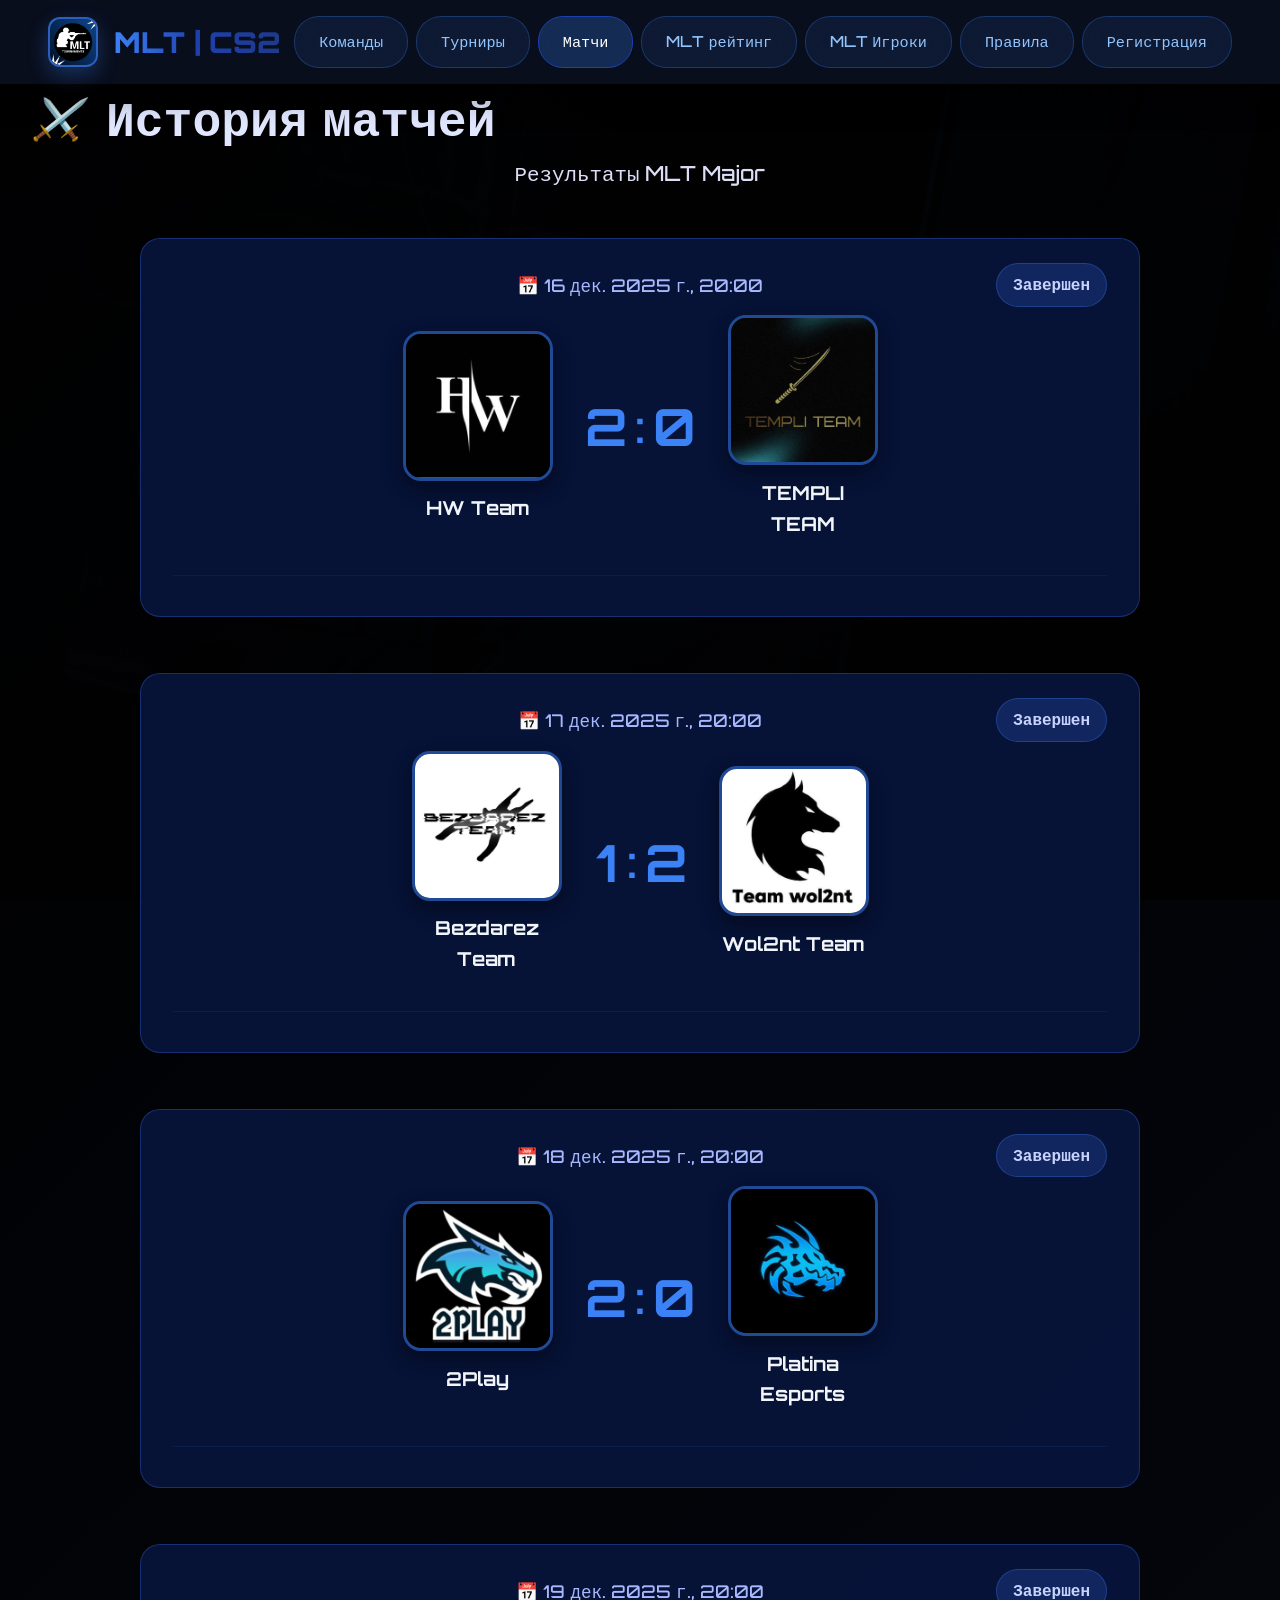
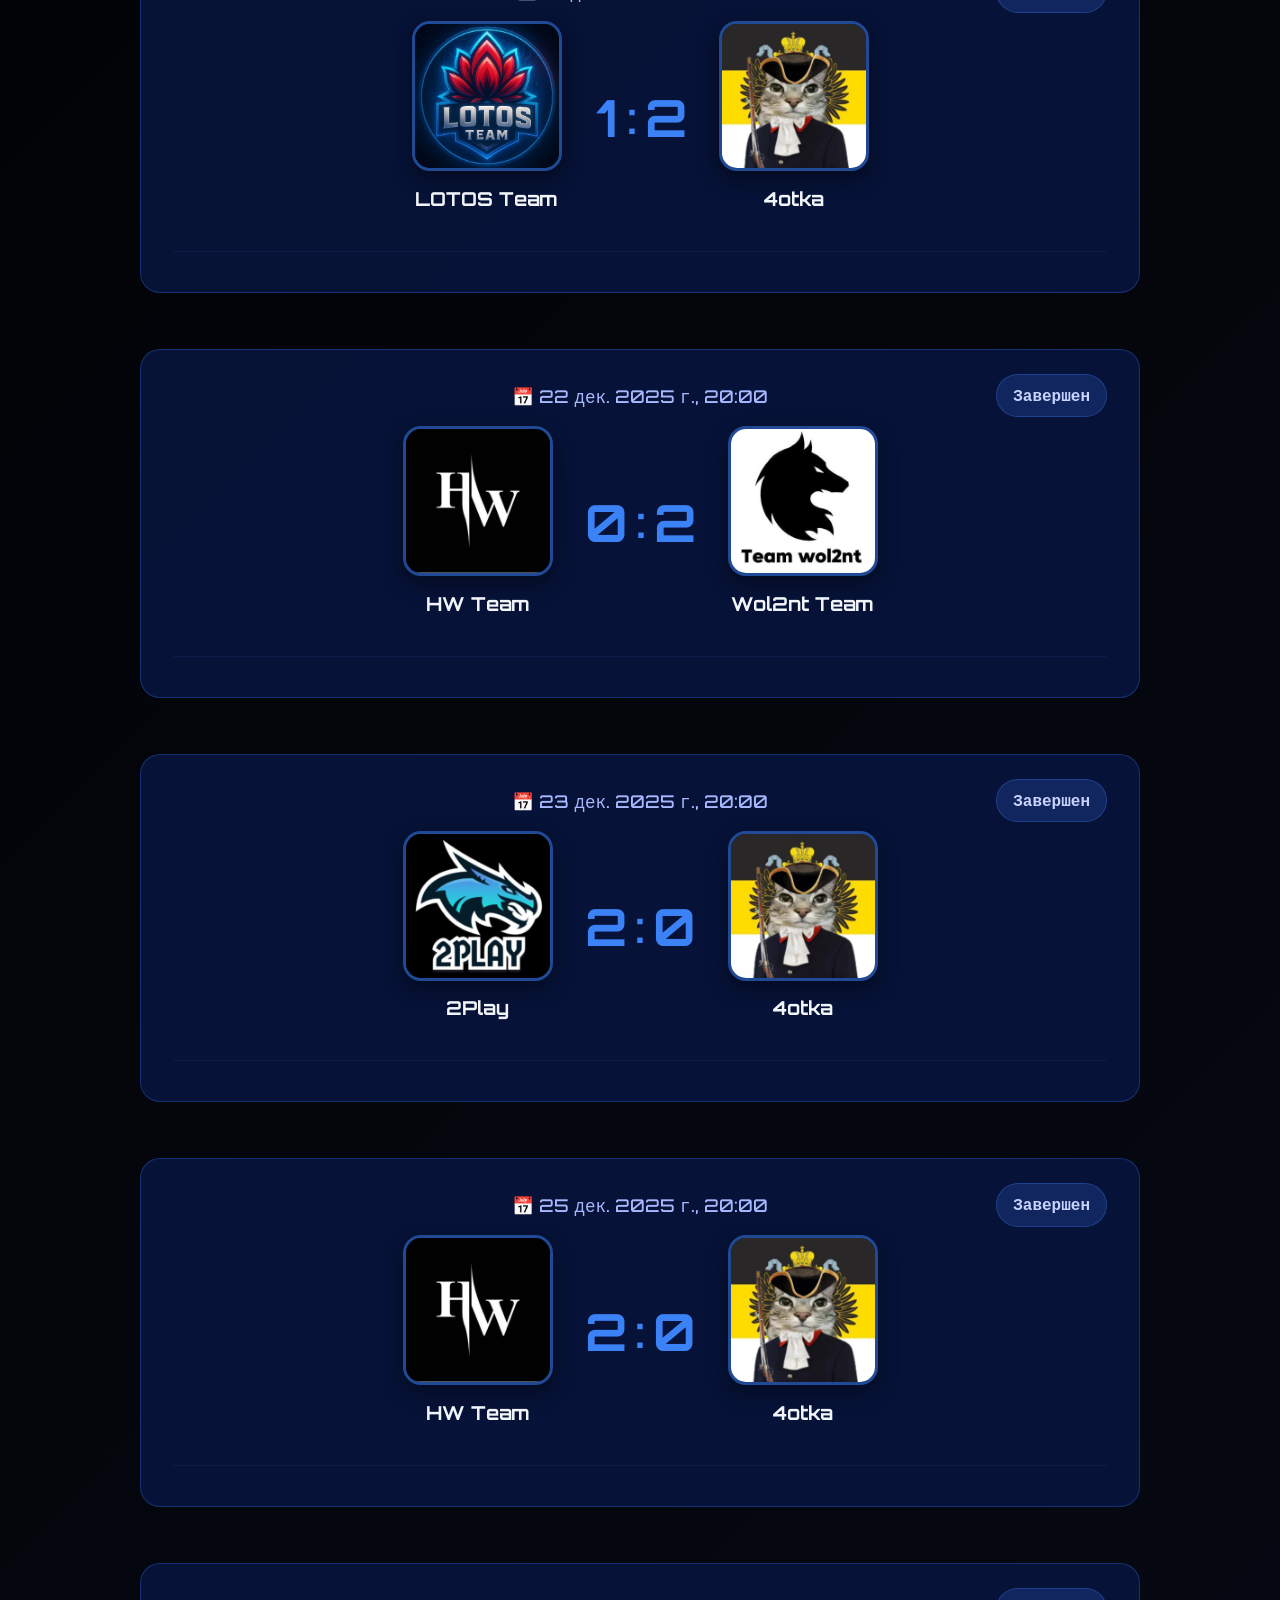
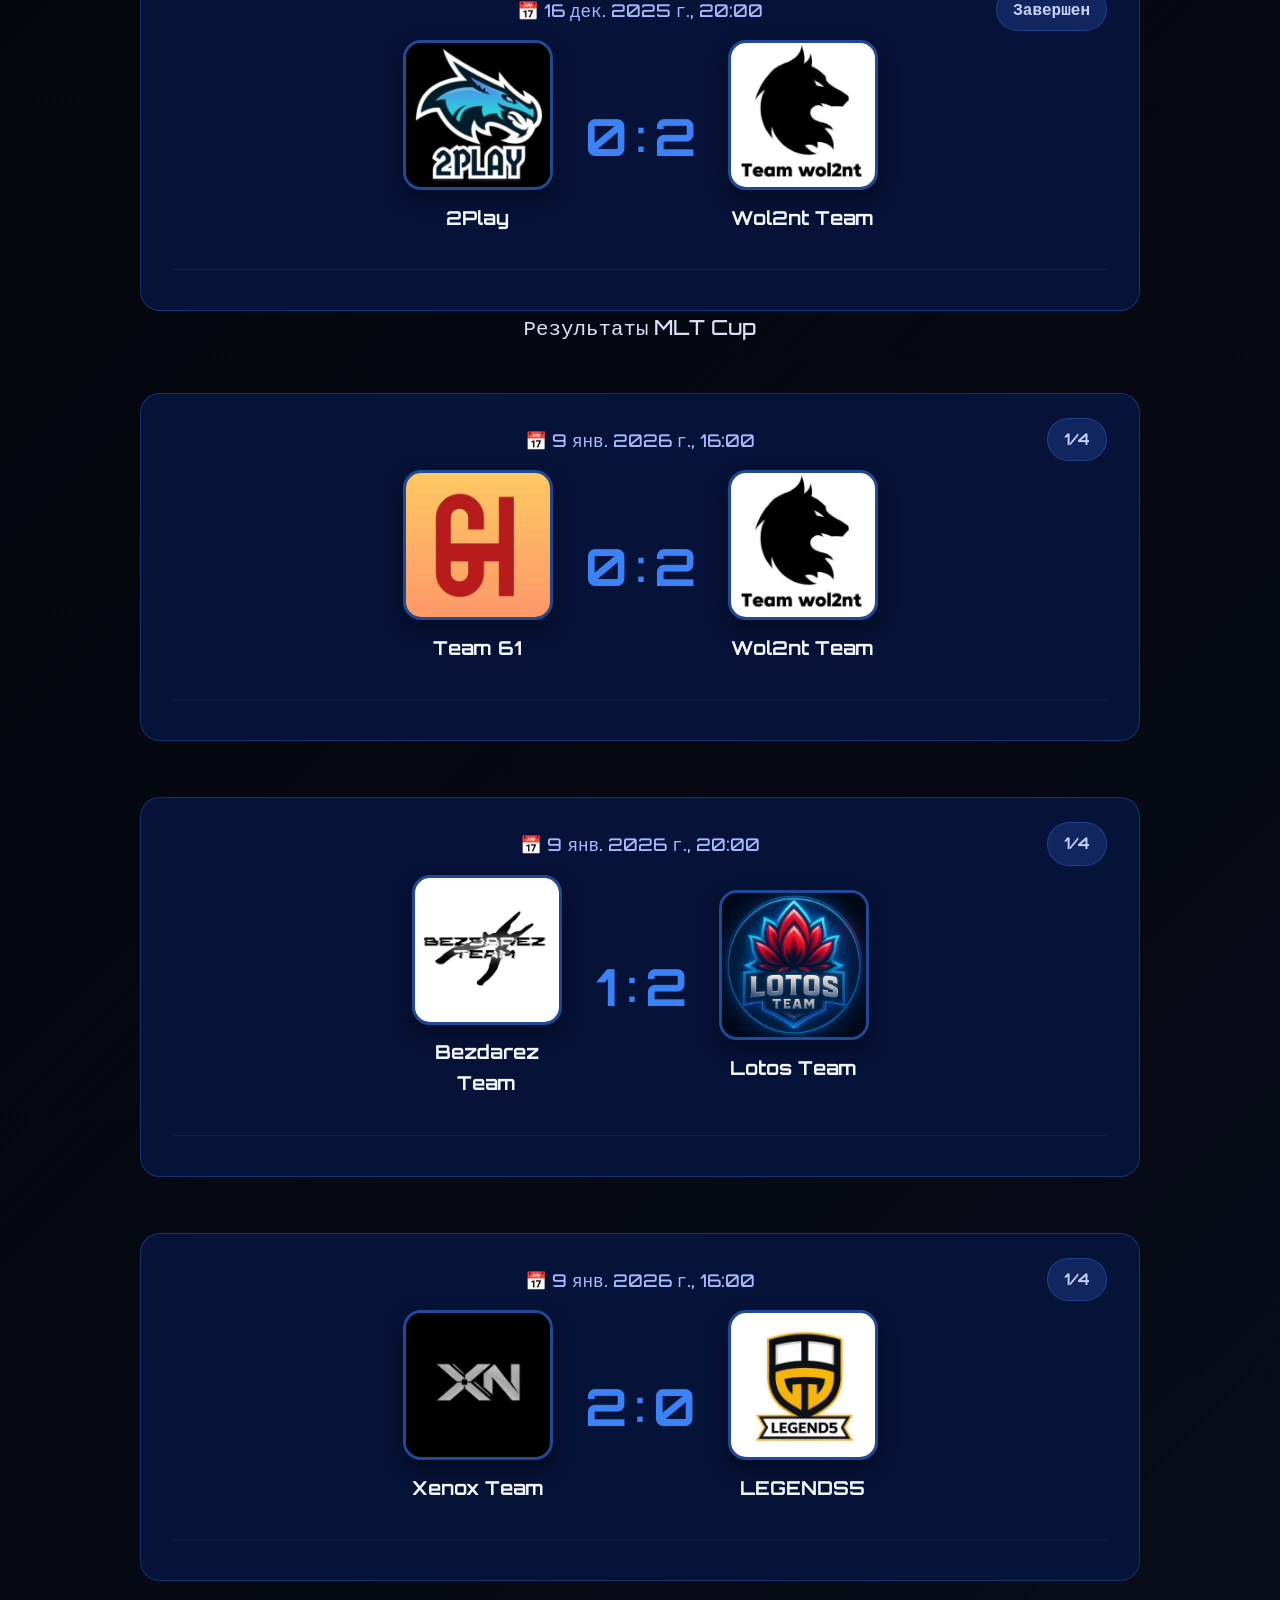
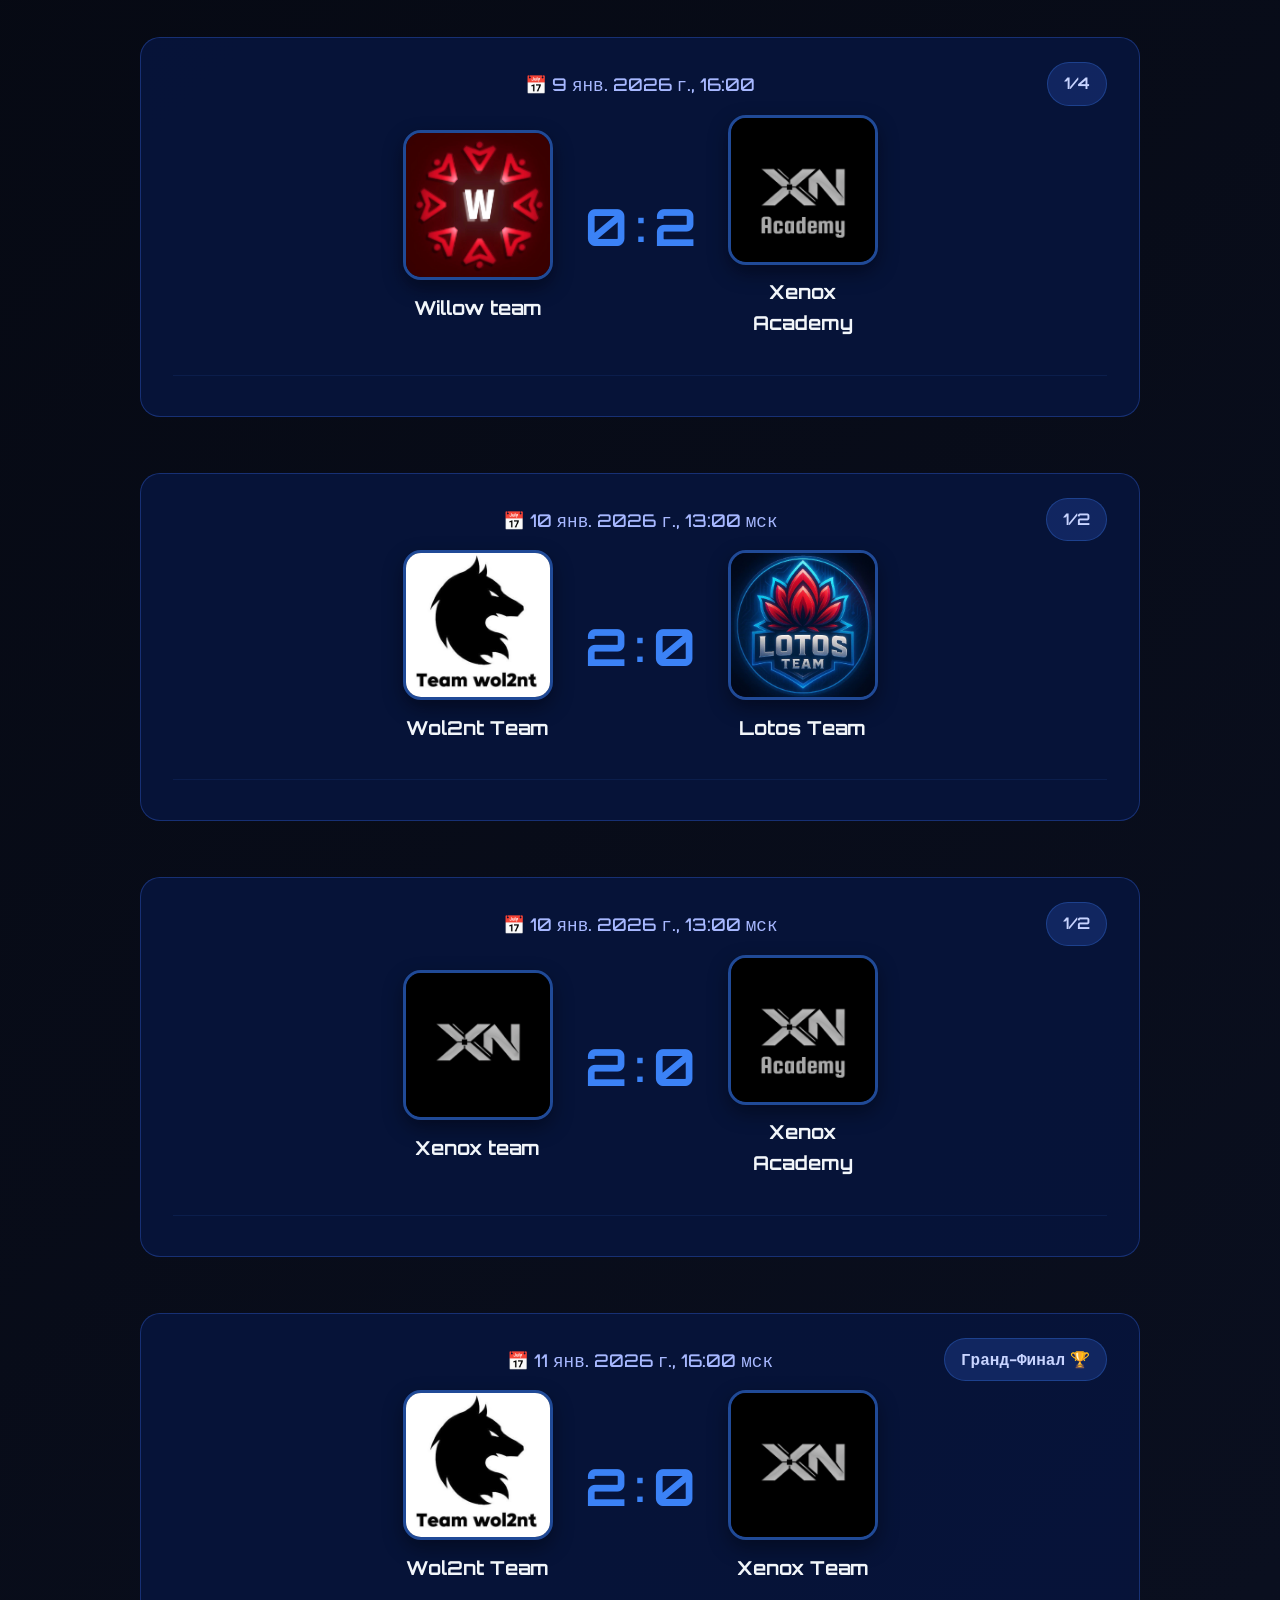
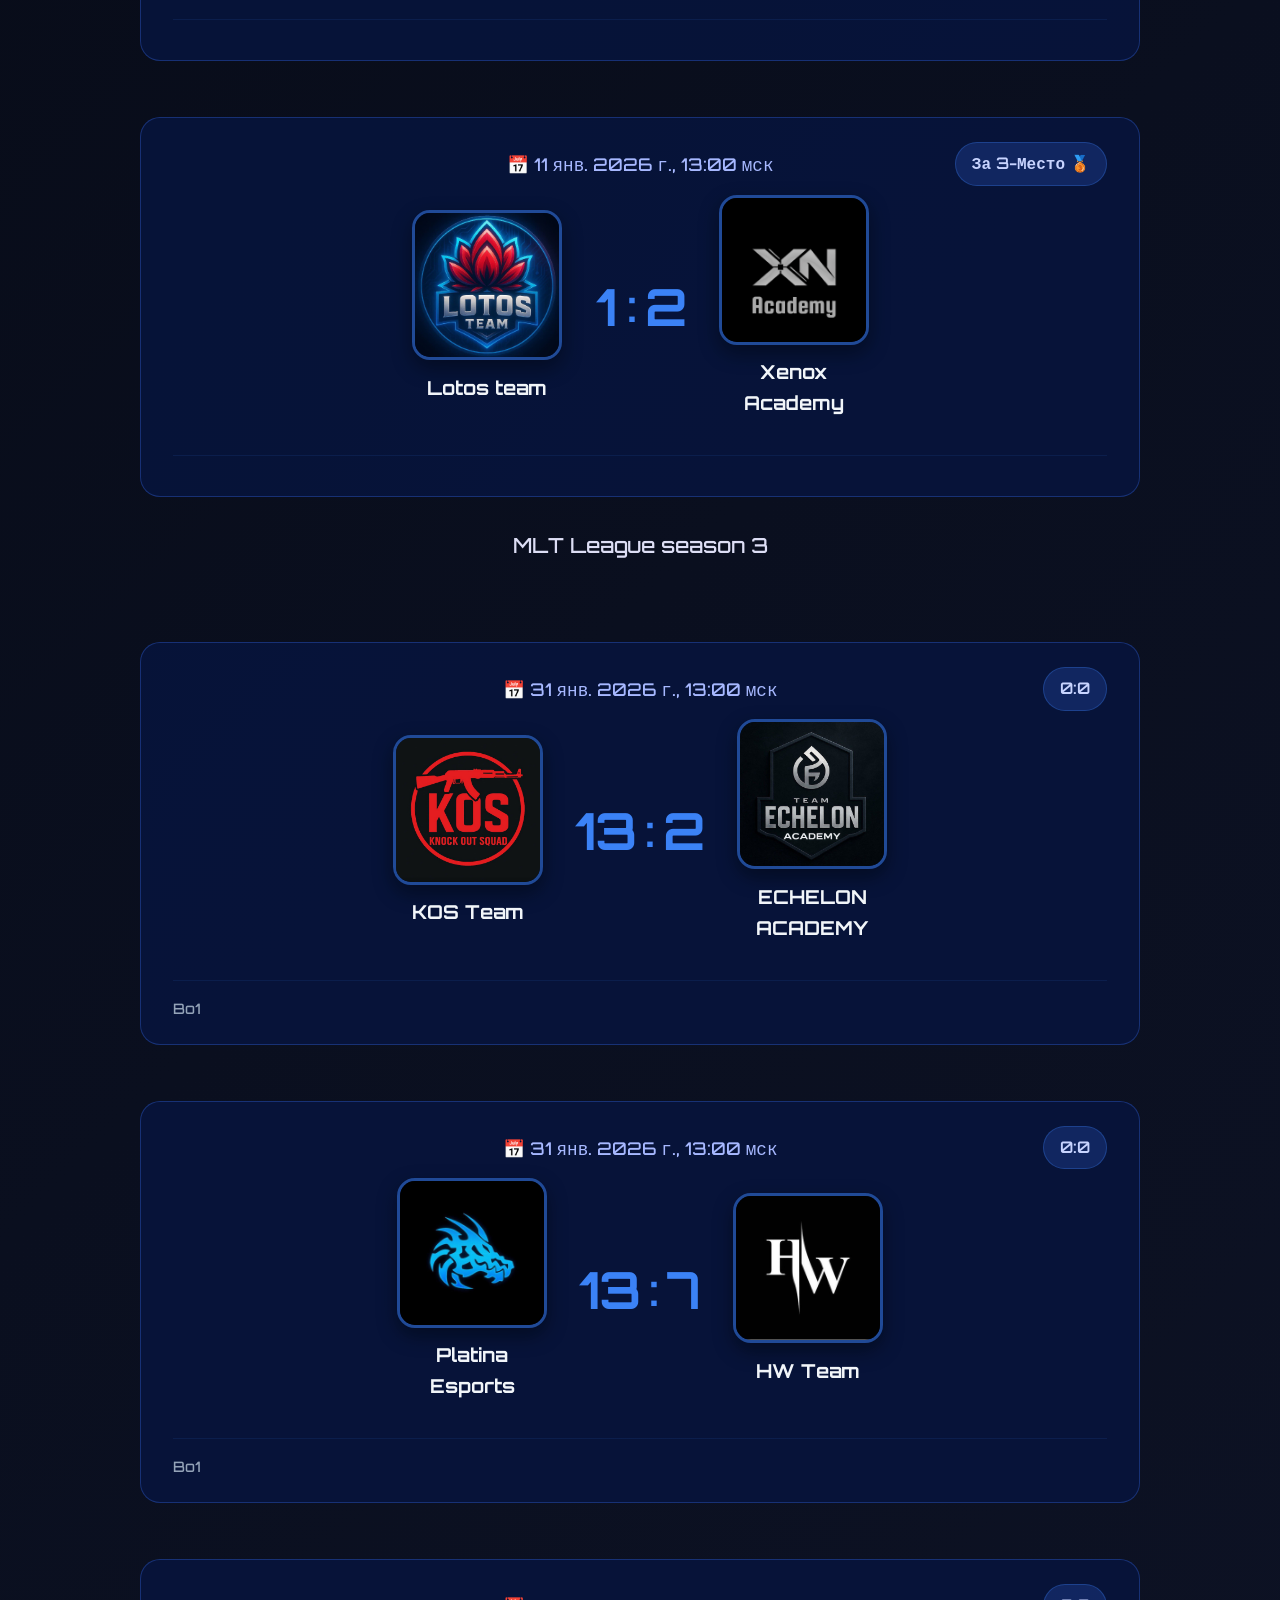
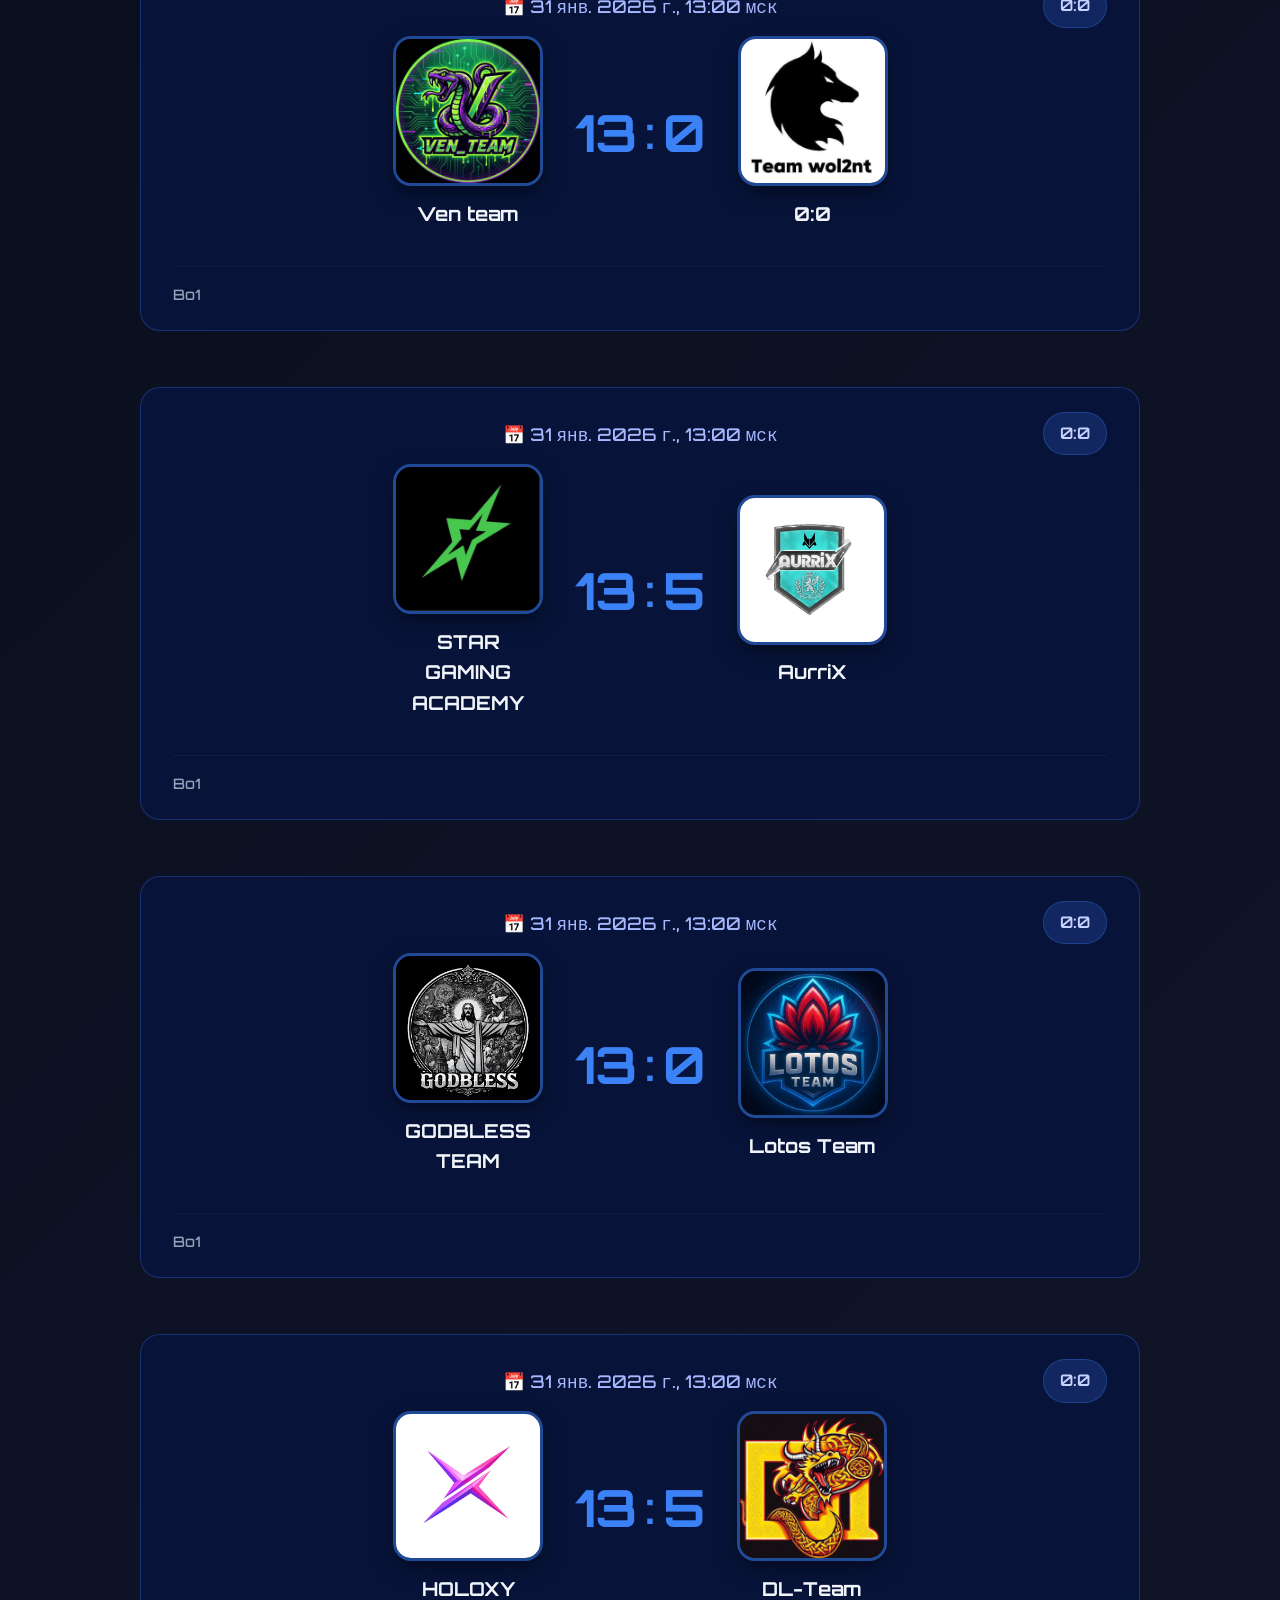
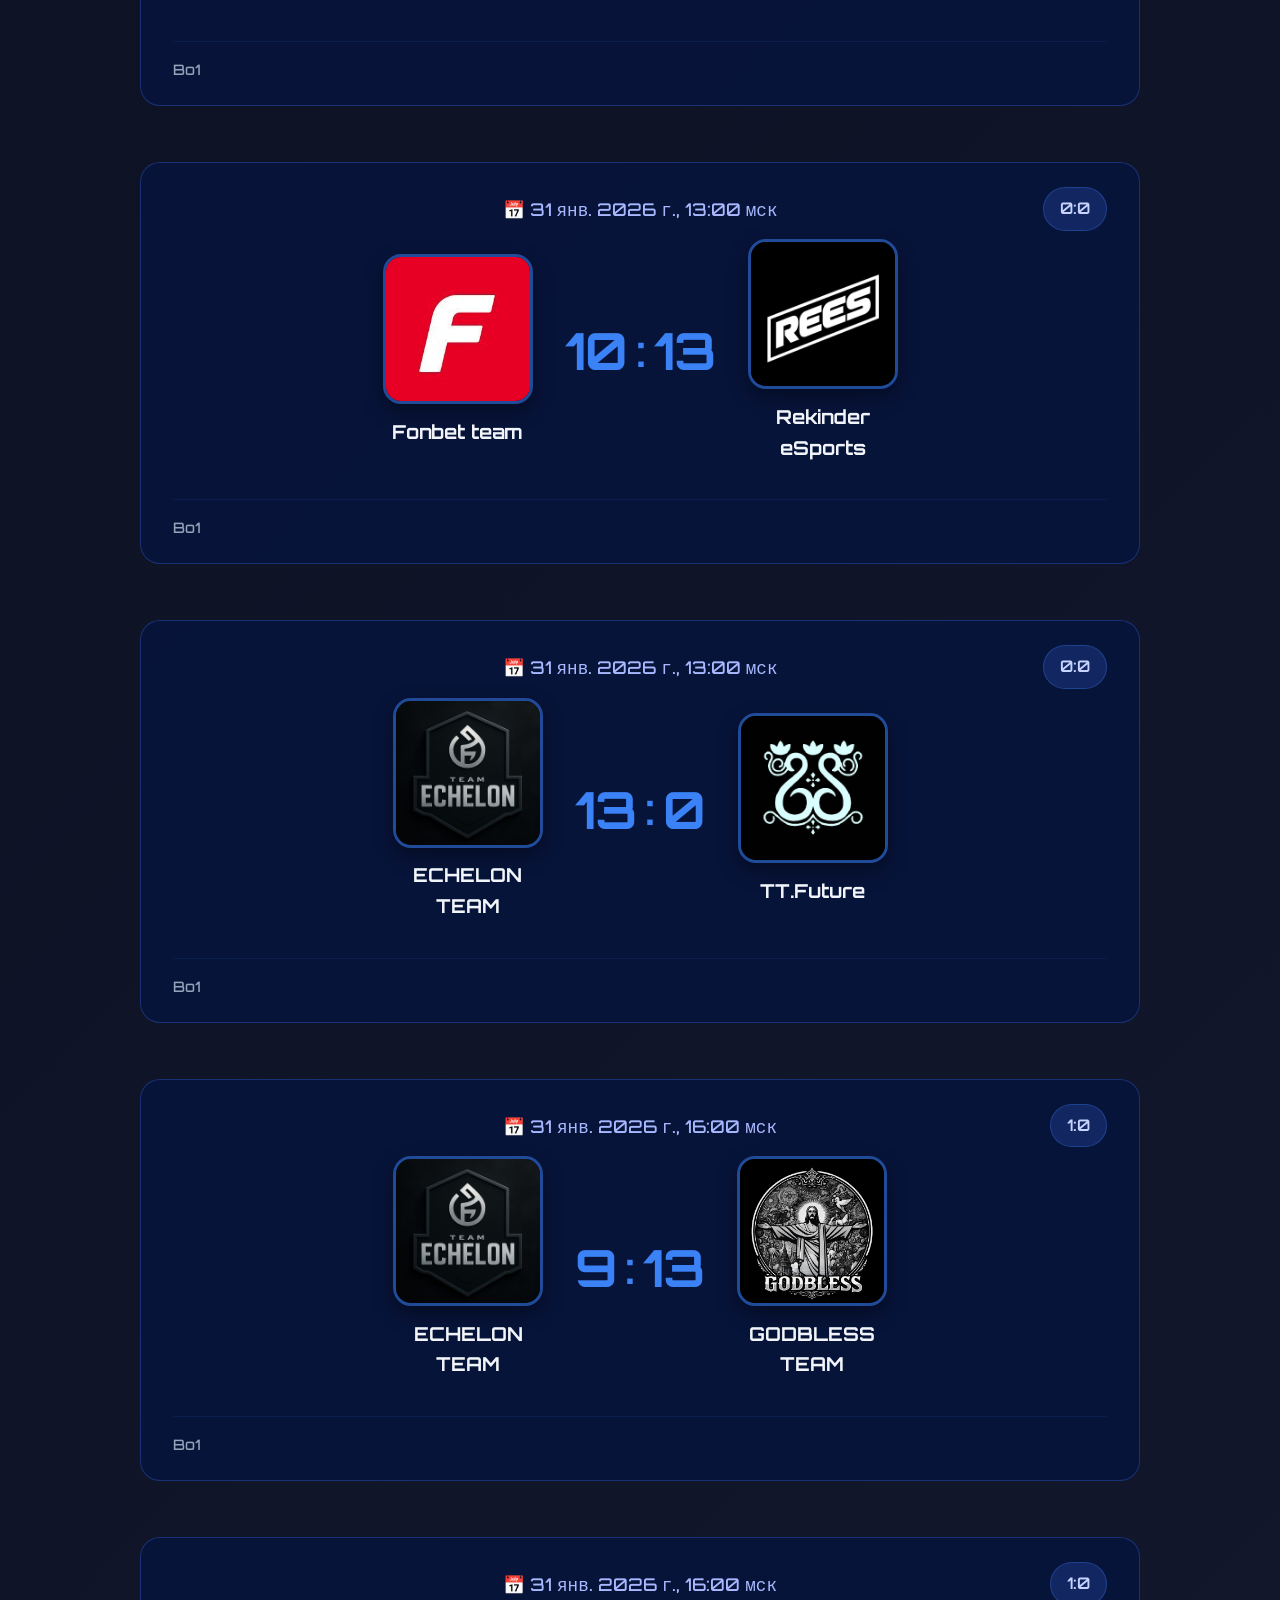
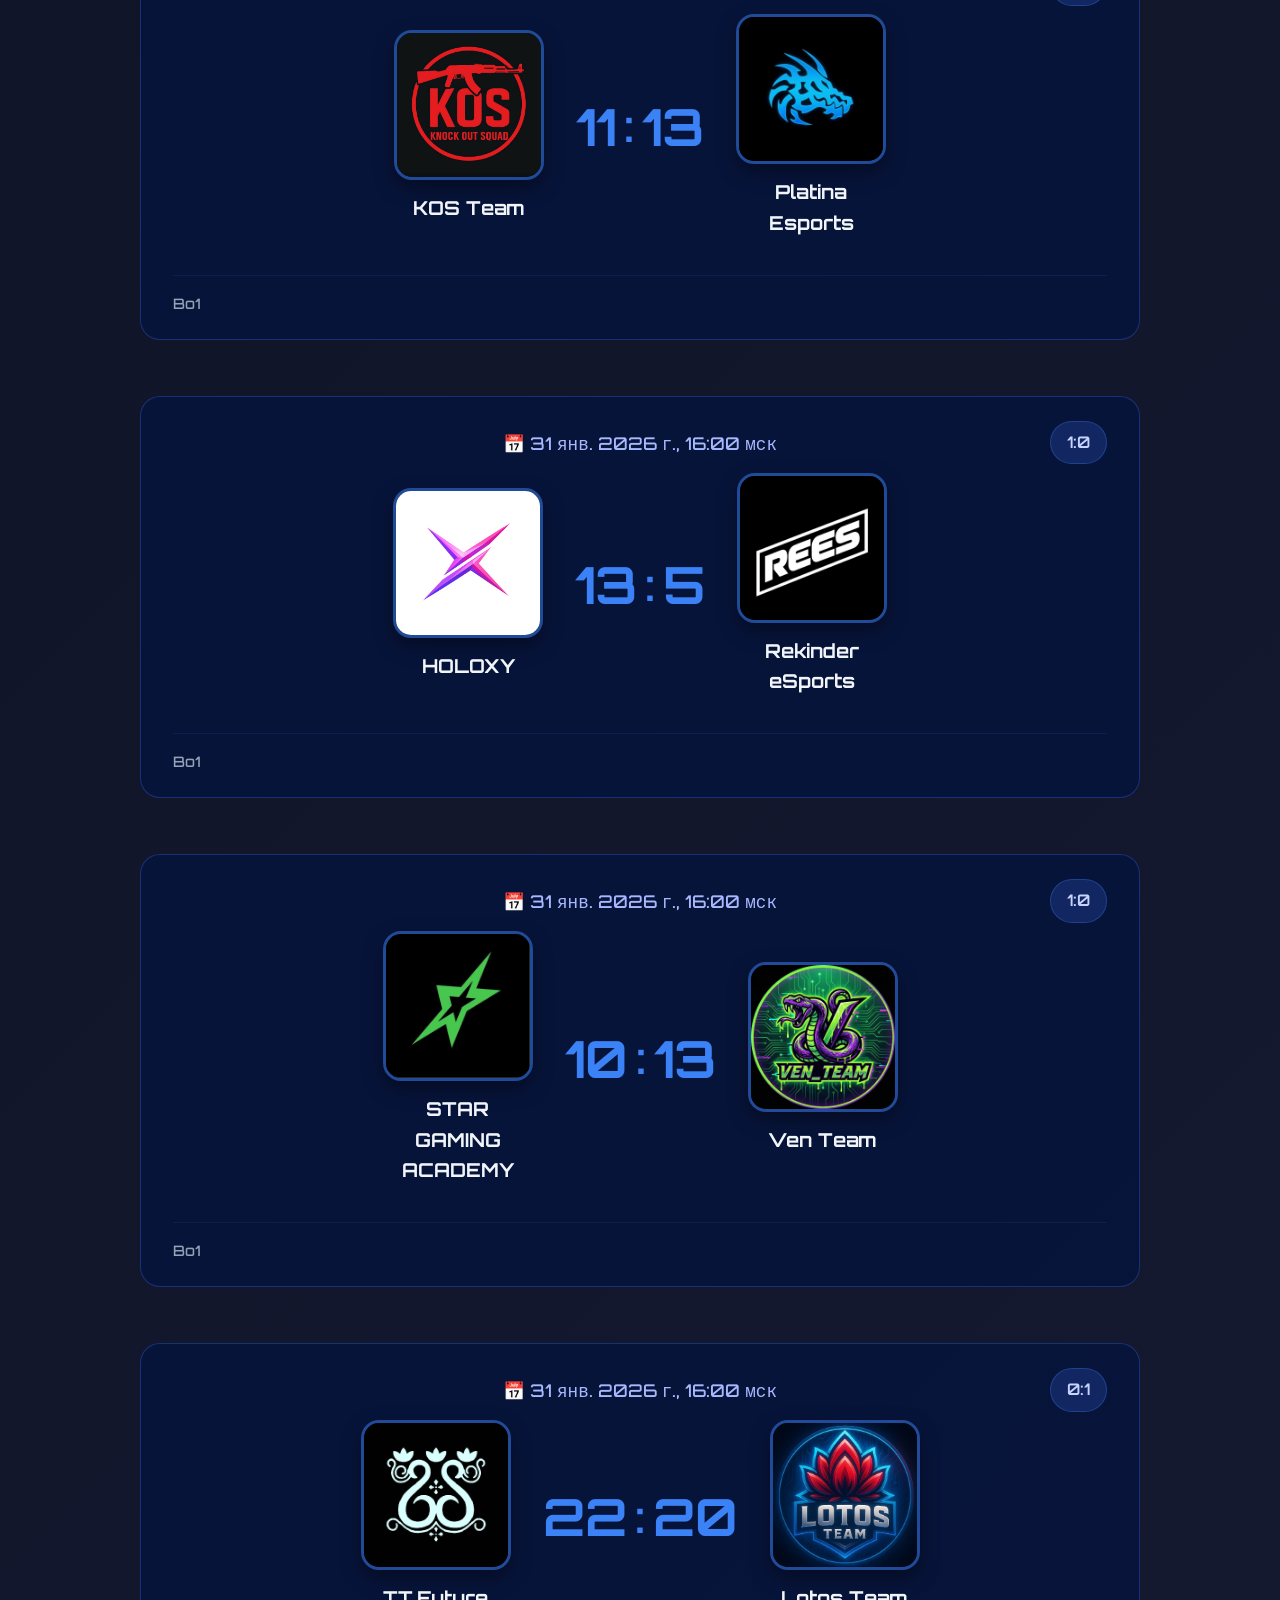
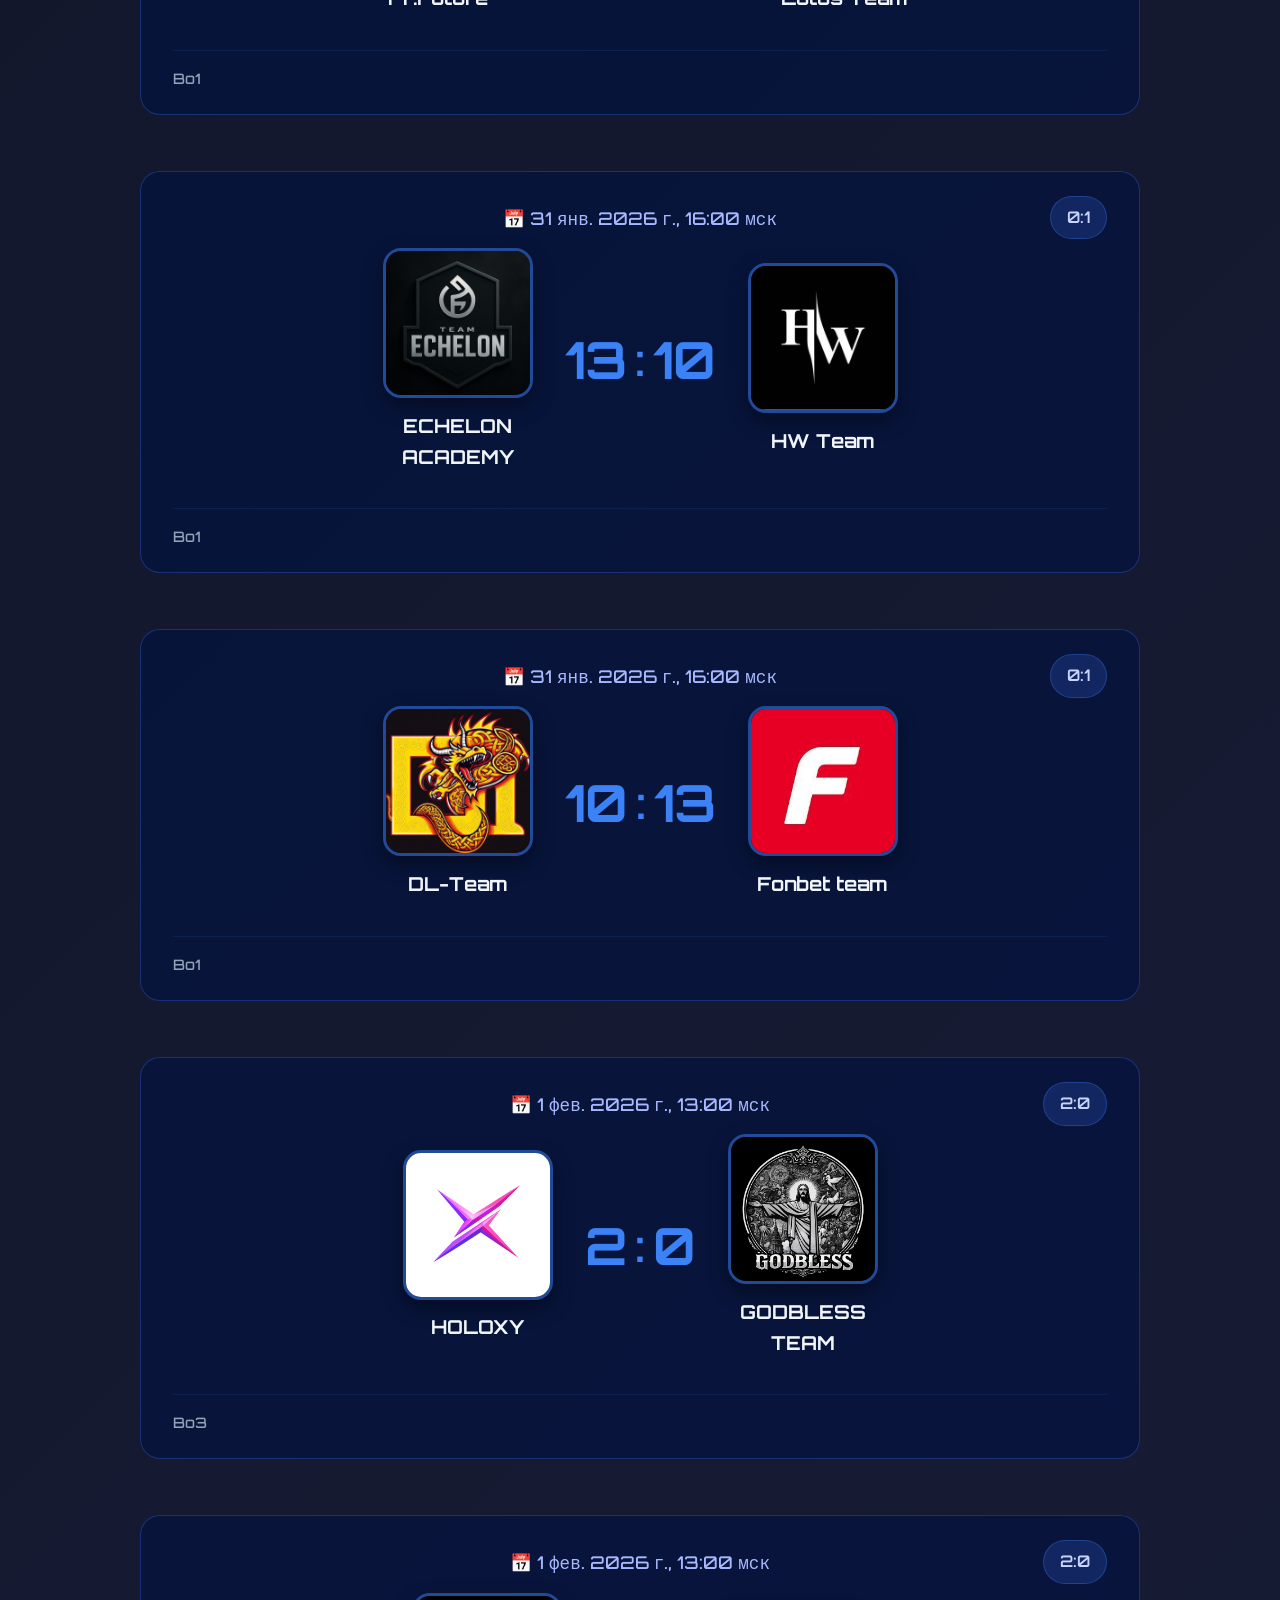
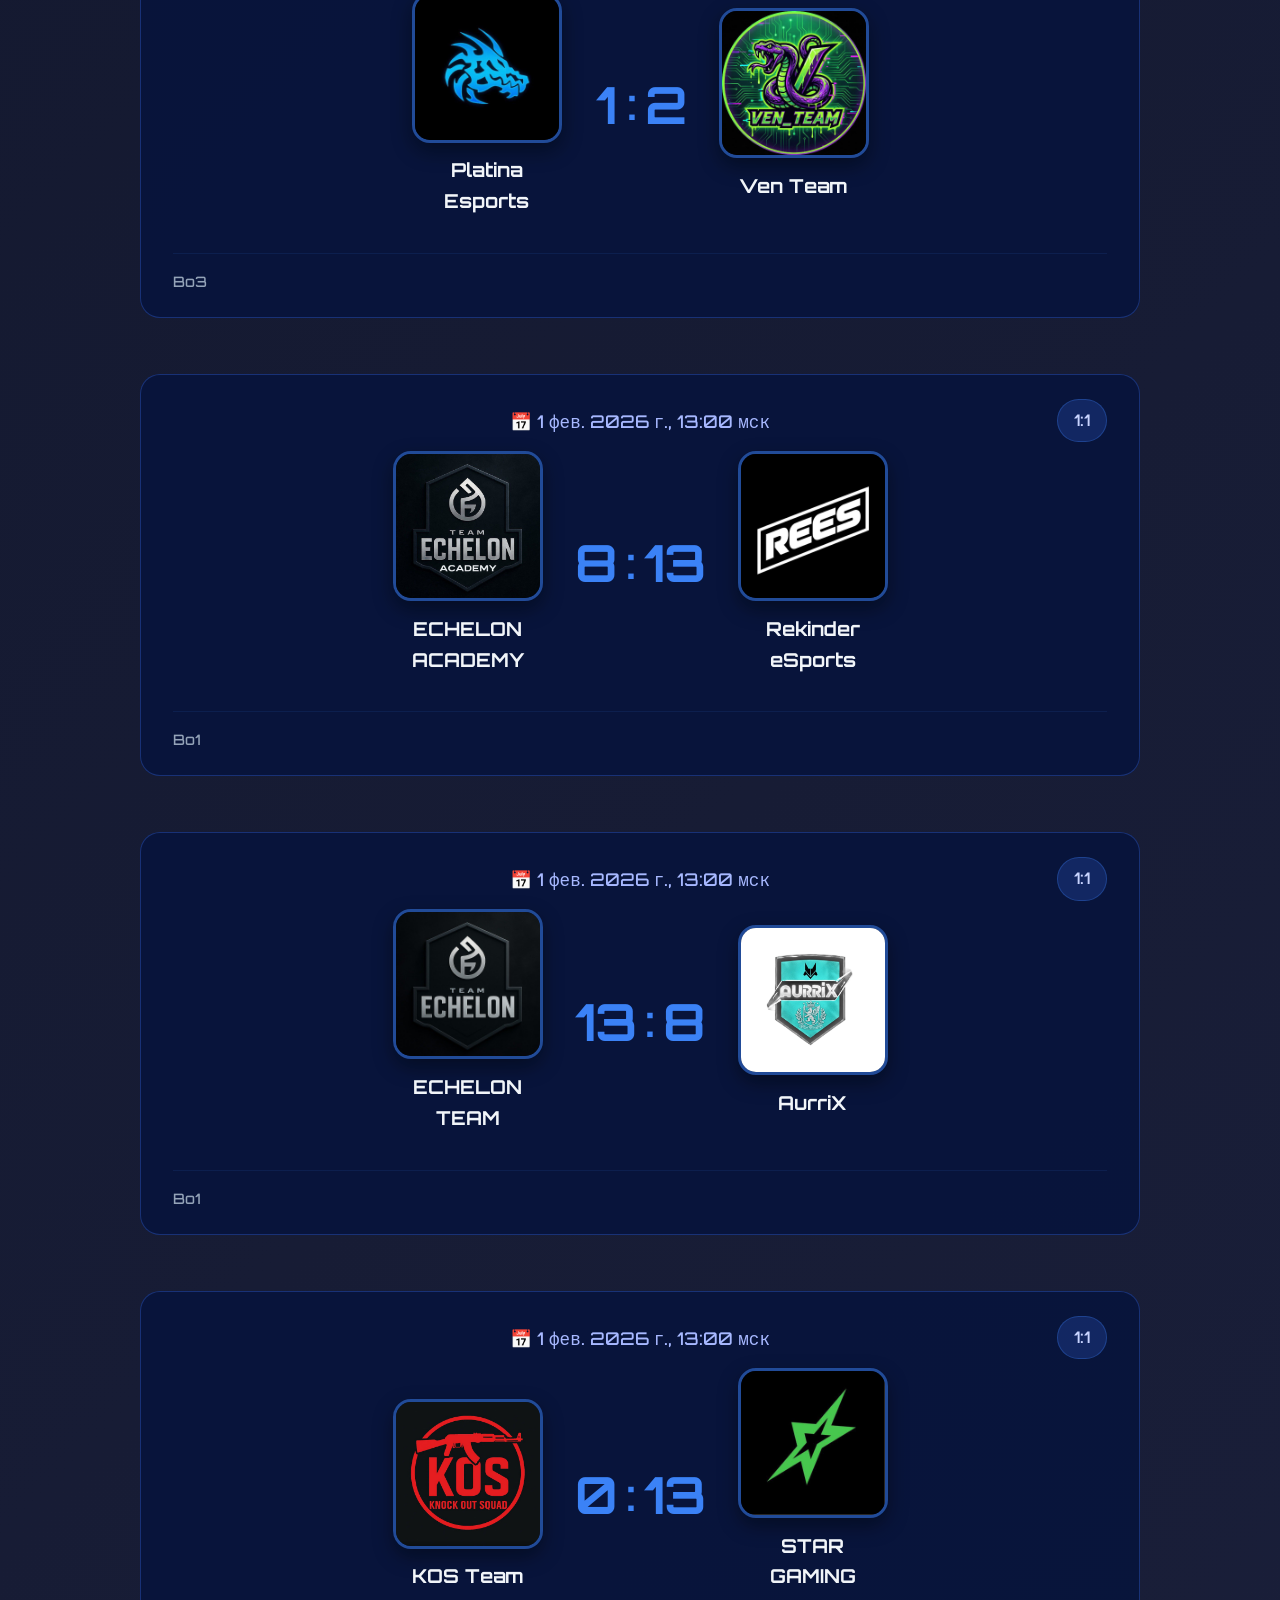
==== commit 432085e6: "Add files via upload" ====
--- a/matches.html
+++ b/matches.html
@@ -1059,8 +1059,8 @@
                     </div>
                     <div class="match-teams">
                         <div class="match-team-left">
-                            <img src="img/ECHELON ACADEMY.jpg" alt="ECHELON ACADEMY" class="match-logo">
-                            <div class="match-team-name">ECHELON ACADEMY</div>
+                            <img src="img/Fonbet Team.jpg" alt="Fonbet Team" class="match-logo">
+                            <div class="match-team-name">Fonbet Team</div>
                         </div>
                         <div class="match-score-box">
                             <span class="match-score-left">2</span>
@@ -1220,6 +1220,183 @@
                         <div class="match-team-right">
                             <div class="match-team-name">AurriX</div>
                             <img src="img/AurriX.jpg" alt="AurriX" class="match-logo">
+                        </div>
+                    </div>
+                    <div class="match-footer">
+                        <div class="map-info">Bo3</div>
+                    </div>
+                </div>
+
+                 <div class="match-history-card">
+                    <div class="match-status-badge">1/4</div>
+                    <div class="match-info-header">
+                        <div class="match-date">📅 6 фев. 2026 г., 19:00 мск</div>
+                    </div>
+                    <div class="match-teams">
+                        <div class="match-team-left">
+                            <img src="img/Ven team.jpg" alt="Platina Esports" class="match-logo">
+                            <div class="match-team-name">Ven Team</div>
+                        </div>
+                        <div class="match-score-box">
+                            <span class="match-score-left">2</span>
+                            <span class="match-separator">:</span>
+                            <span class="match-score-right">0</span>
+                        </div>
+                        <div class="match-team-right">
+                            <div class="match-team-name">KOS Team</div>
+                            <img src="img/KOS Team.jpg" alt="AurriX" class="match-logo">
+                        </div>
+                    </div>
+                    <div class="match-footer">
+                        <div class="map-info">Bo3</div>
+                    </div>
+                </div>
+                
+
+                 <div class="match-history-card">
+                    <div class="match-status-badge">1/4</div>
+                    <div class="match-info-header">
+                        <div class="match-date">📅 7 фев. 2026 г., 13:00 мск</div>
+                    </div>
+                    <div class="match-teams">
+                        <div class="match-team-left">
+                            <img src="img/Platina Esports Academy.jpg" alt="Platina Esports" class="match-logo">
+                            <div class="match-team-name">Rekinder Esports</div>
+                        </div>
+                        <div class="match-score-box">
+                            <span class="match-score-left">0</span>
+                            <span class="match-separator">:</span>
+                            <span class="match-score-right">2</span>
+                        </div>
+                        <div class="match-team-right">
+                            <div class="match-team-name">STAR GAMING ACADEMY</div>
+                            <img src="img/STAR GAMING ACADEMY.jpg" alt="AurriX" class="match-logo">
+                        </div>
+                    </div>
+                    <div class="match-footer">
+                        <div class="map-info">Bo3</div>
+                    </div>
+                </div>
+
+                 <div class="match-history-card">
+                    <div class="match-status-badge">1/4</div>
+                    <div class="match-info-header">
+                        <div class="match-date">📅 7 фев. 2026 г., 19:00 мск</div>
+                    </div>
+                    <div class="match-teams">
+                        <div class="match-team-left">
+                            <img src="img/HOLOXY.jpg" alt="HOLOXY" class="match-logo">
+                            <div class="match-team-name">HOLOXY</div>
+                        </div>
+                        <div class="match-score-box">
+                            <span class="match-score-left">2</span>
+                            <span class="match-separator">:</span>
+                            <span class="match-score-right">0</span>
+                        </div>
+                        <div class="match-team-right">
+                            <div class="match-team-name">Fonbet Team</div>
+                            <img src="img/Fonbet Team.jpg" alt="Fonbet Team" class="match-logo">
+                        </div>
+                    </div>
+                    <div class="match-footer">
+                        <div class="map-info">Bo3</div>
+                    </div>
+                </div>
+
+                 <div class="match-history-card">
+                    <div class="match-status-badge">1/4</div>
+                    <div class="match-info-header">
+                        <div class="match-date">📅 7 фев. 2026 г., 16:00 мск</div>
+                    </div>
+                    <div class="match-teams">
+                        <div class="match-team-left">
+                            <img src="img/Platina Esports Academy.jpg" alt="Platina Esports" class="match-logo">
+                            <div class="match-team-name">Platina Esports</div>
+                        </div>
+                        <div class="match-score-box">
+                            <span class="match-score-left">2</span>
+                            <span class="match-separator">:</span>
+                            <span class="match-score-right">0</span>
+                        </div>
+                        <div class="match-team-right">
+                            <div class="match-team-name">HW Team</div>
+                            <img src="img/HW Team.jpg" alt="HW Team" class="match-logo">
+                        </div>
+                    </div>
+                    <div class="match-footer">
+                        <div class="map-info">Bo3</div>
+                    </div>
+                </div>
+
+                 <div class="match-history-card">
+                    <div class="match-status-badge">1/2</div>
+                    <div class="match-info-header">
+                        <div class="match-date">📅 8 фев. 2026 г., 13:00 мск</div>
+                    </div>
+                    <div class="match-teams">
+                        <div class="match-team-left">
+                            <img src="img/HOLOXY.jpg" alt="Platina Esports" class="match-logo">
+                            <div class="match-team-name">HOLOXY</div>
+                        </div>
+                        <div class="match-score-box">
+                            <span class="match-score-left">2</span>
+                            <span class="match-separator">:</span>
+                            <span class="match-score-right">0</span>
+                        </div>
+                        <div class="match-team-right">
+                            <div class="match-team-name">Platina Esports</div>
+                            <img src="img/Platina Esports Academy.jpg" alt="HW Team" class="match-logo">
+                        </div>
+                    </div>
+                    <div class="match-footer">
+                        <div class="map-info">Bo3</div>
+                    </div>
+                </div>
+
+                 <div class="match-history-card">
+                    <div class="match-status-badge">1/2</div>
+                    <div class="match-info-header">
+                        <div class="match-date">📅 8 фев. 2026 г., 16:00 мск</div>
+                    </div>
+                    <div class="match-teams">
+                        <div class="match-team-left">
+                            <img src="img/Ven team.jpg" alt="Platina Esports" class="match-logo">
+                            <div class="match-team-name">Ven Team</div>
+                        </div>
+                        <div class="match-score-box">
+                            <span class="match-score-left">0</span>
+                            <span class="match-separator">:</span>
+                            <span class="match-score-right">2</span>
+                        </div>
+                        <div class="match-team-right">
+                            <div class="match-team-name">STAR GAMING ACADEMY</div>
+                            <img src="img/STAR GAMING ACADEMY.jpg" alt="HW Team" class="match-logo">
+                        </div>
+                    </div>
+                    <div class="match-footer">
+                        <div class="map-info">Bo3</div>
+                    </div>
+                </div>
+
+
+                   <div class="match-history-card">
+                    <div class="match-status-badge">Grand-Final</div>
+                    <div class="match-info-header">
+                        <div class="match-date">📅 8 фев. 2026 г., 19:00 мск</div>
+                    </div>
+                    <div class="match-teams">
+                        <div class="match-team-left">
+                            <img src="img/HOLOXY.jpg" alt="Platina Esports" class="match-logo">
+                            <div class="match-team-name">HOLOXY</div>
+                        </div>
+                        <div class="match-score-box">
+                            <span class="match-score-left">0</span>
+                            <span class="match-separator">:</span>
+                            <span class="match-score-right">2</span>
+                        </div>
+                        <div class="match-team-right">
+                            <div class="match-team-name">STAR GAMING ACADEMY</div>
+                            <img src="img/STAR GAMING ACADEMY.jpg" alt="HW Team" class="match-logo">
                         </div>
                     </div>
                     <div class="match-footer">
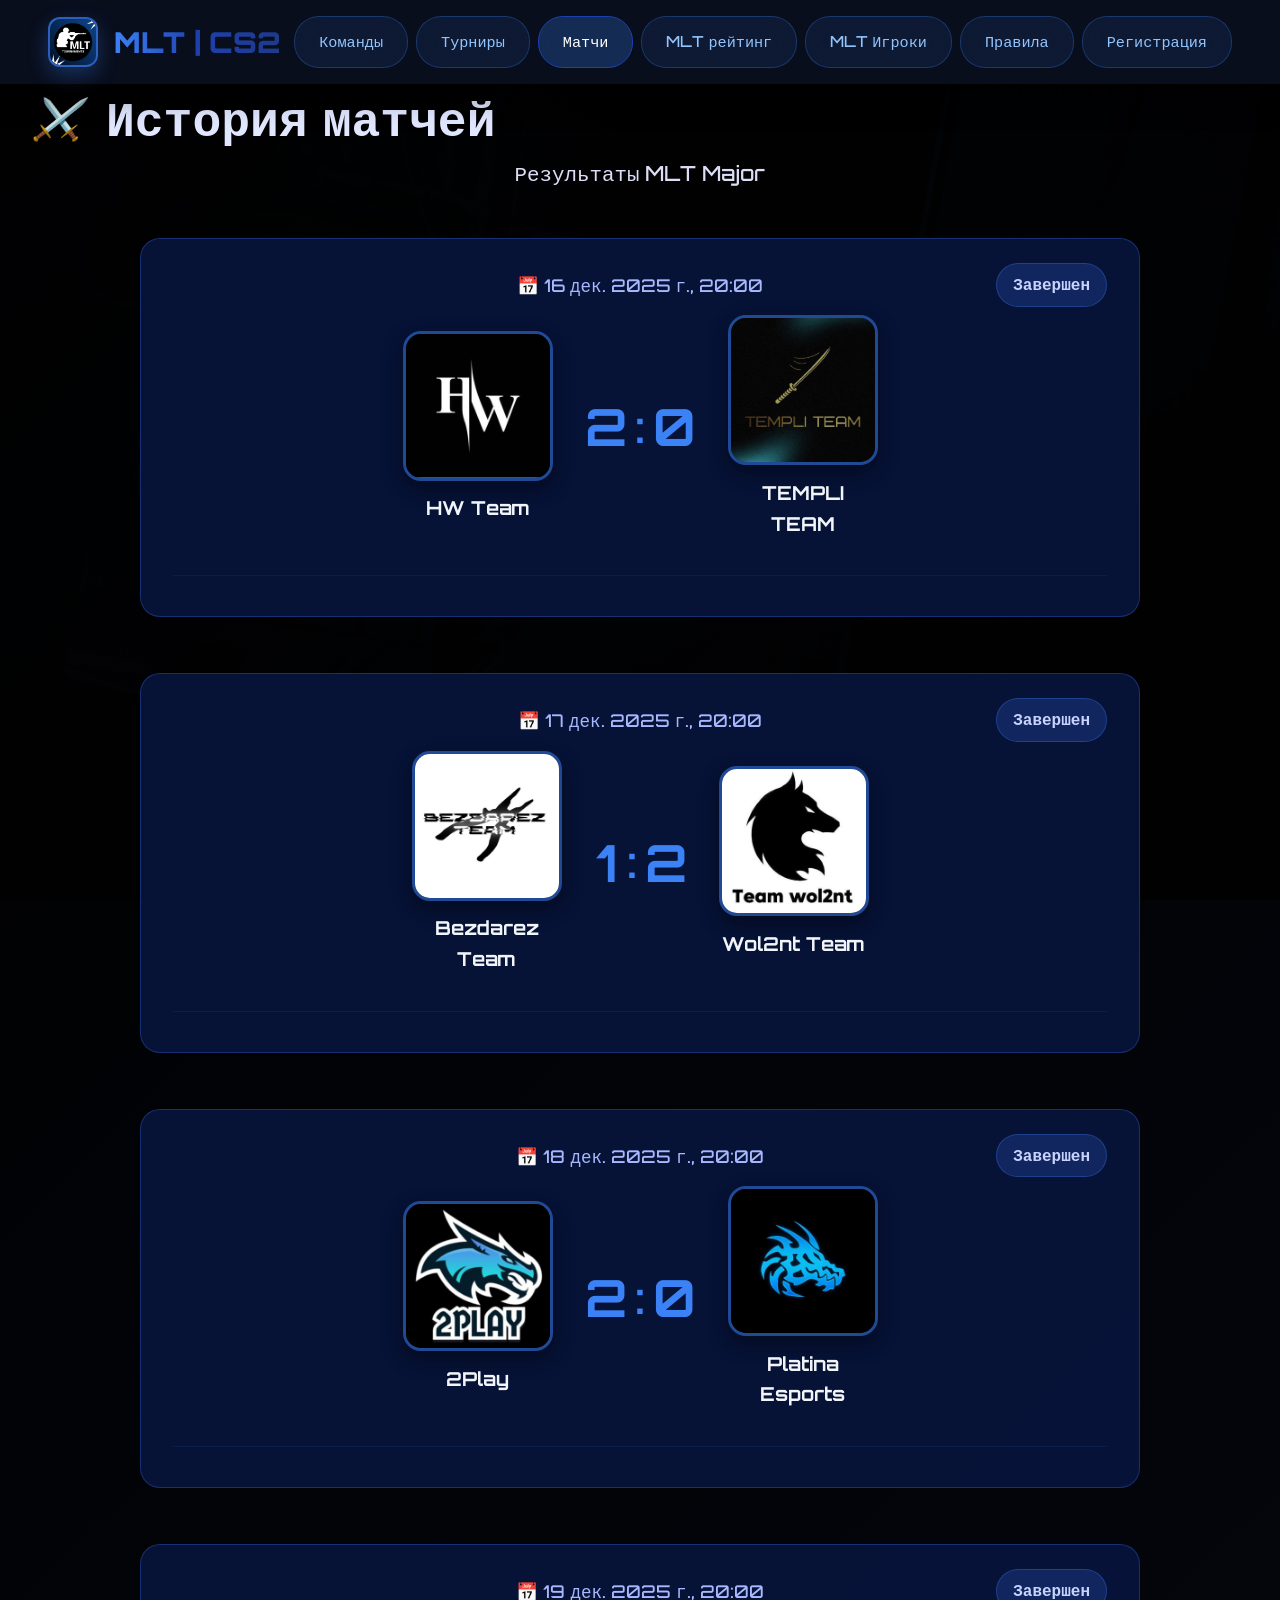
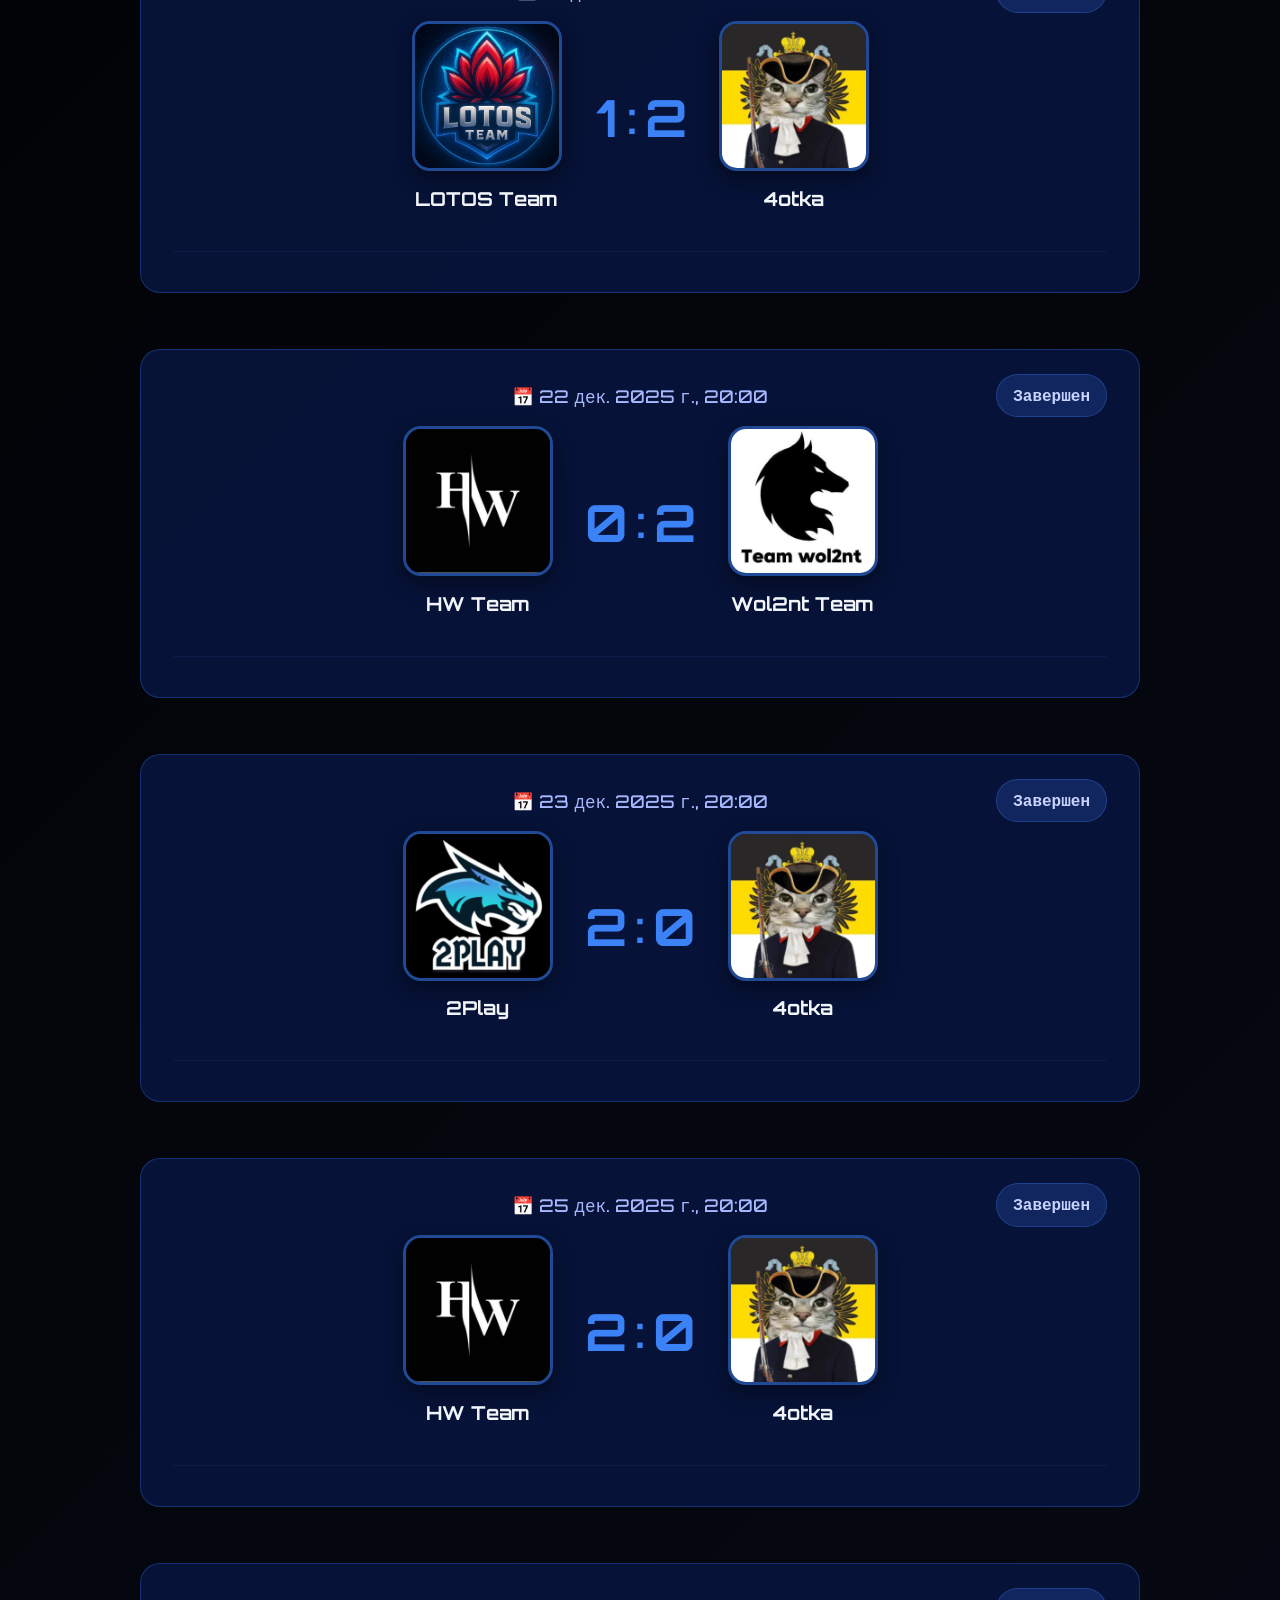
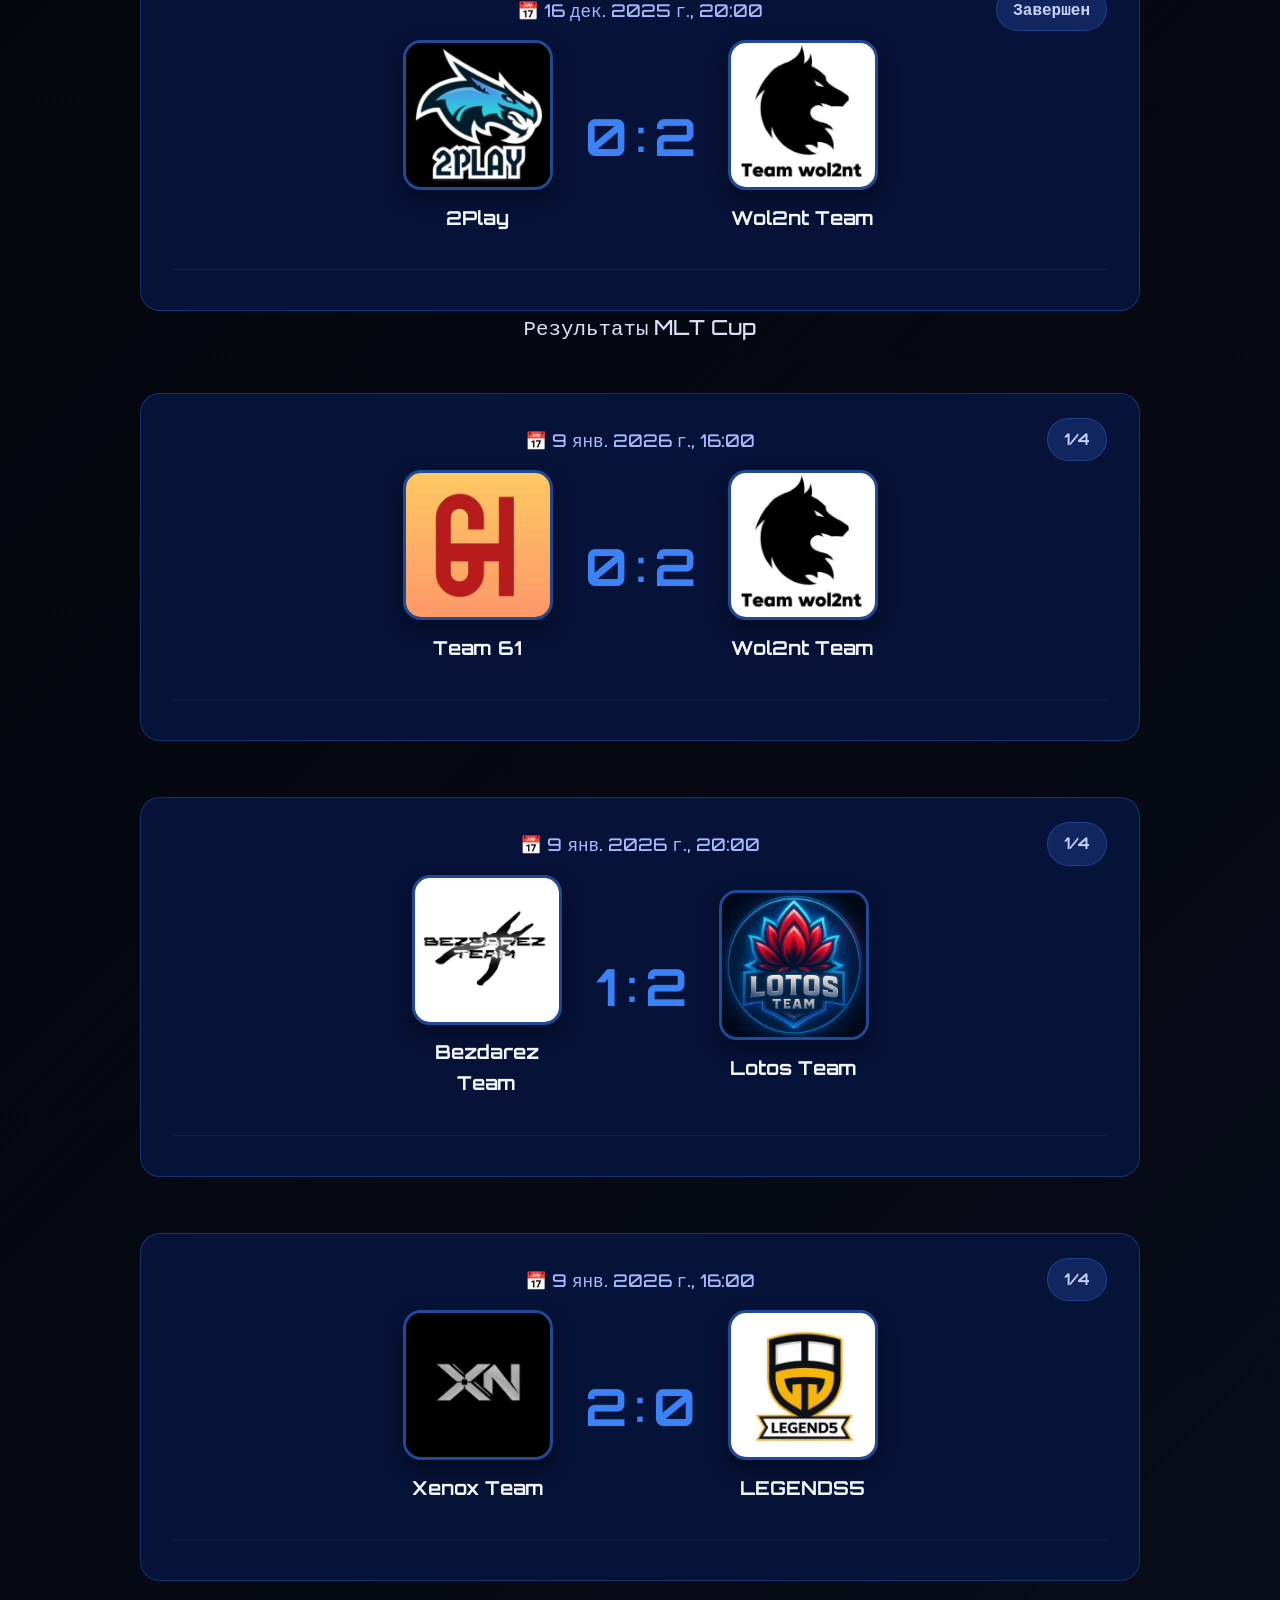
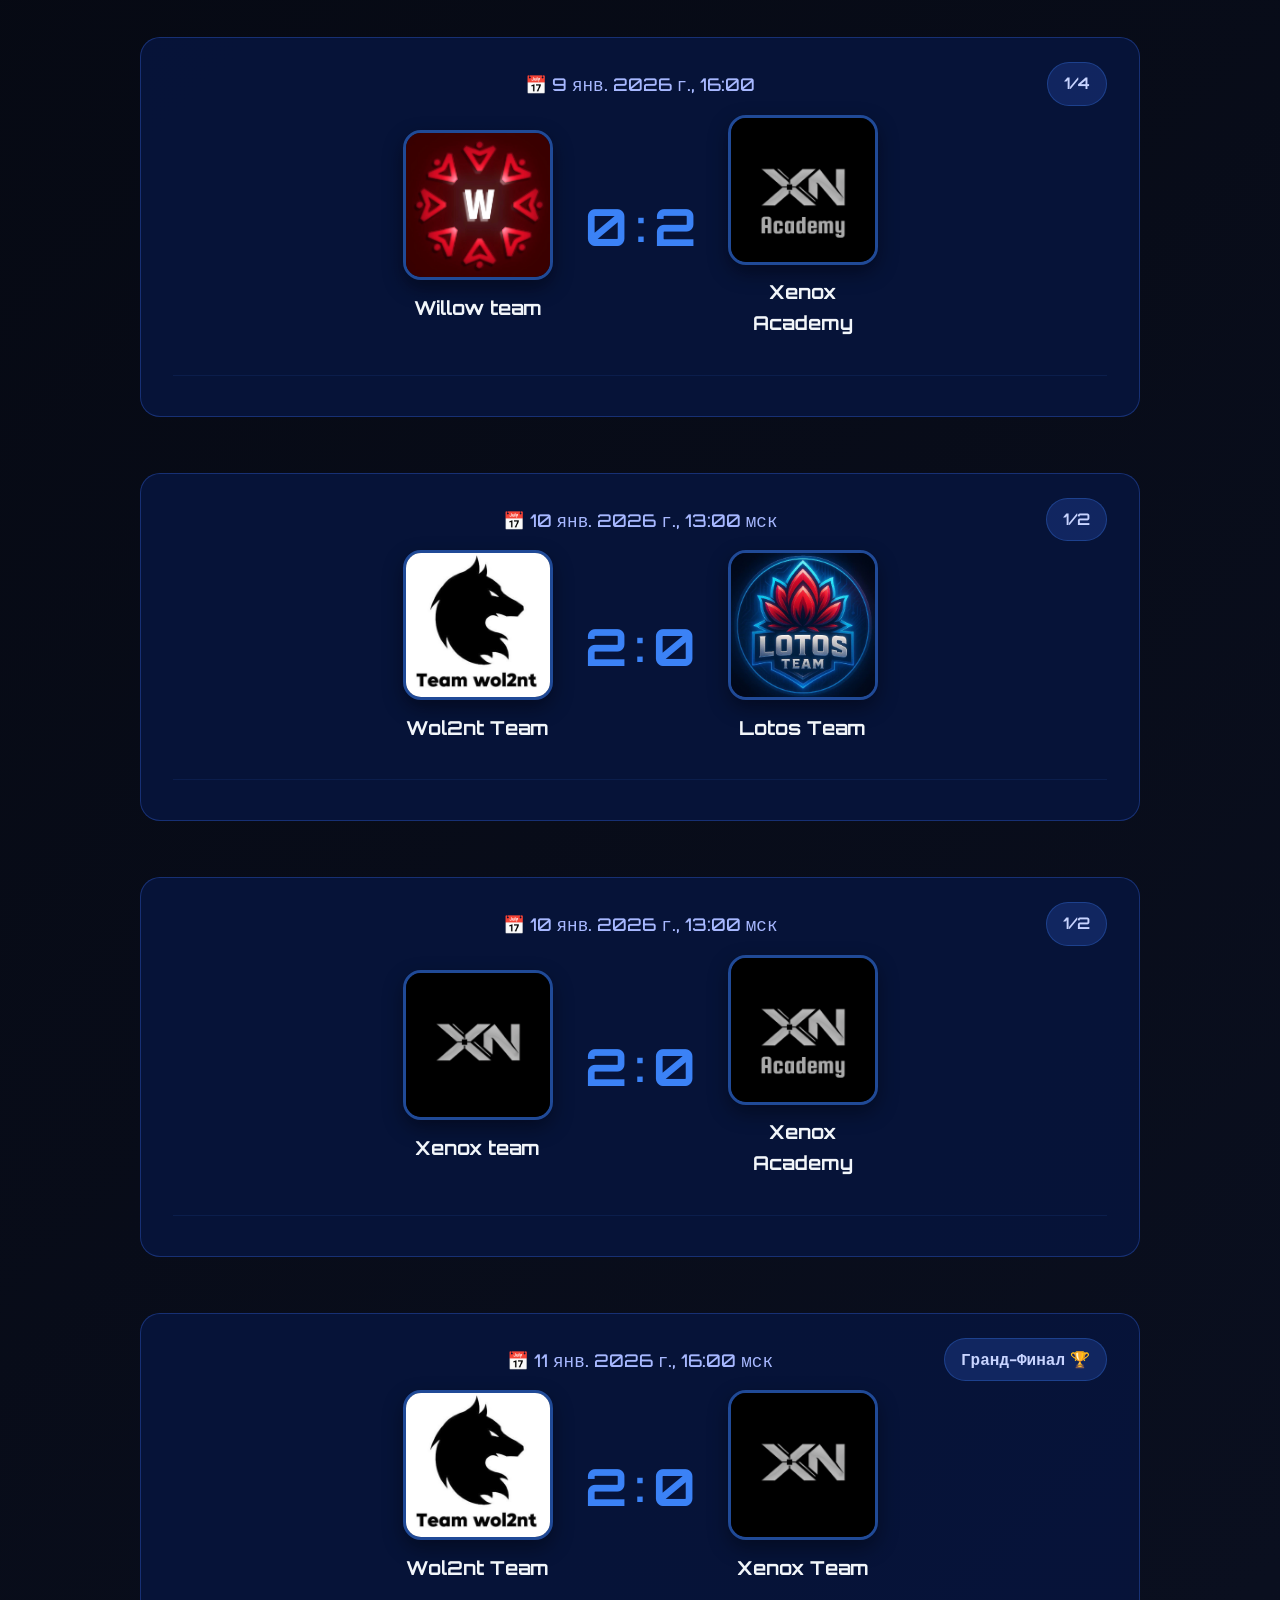
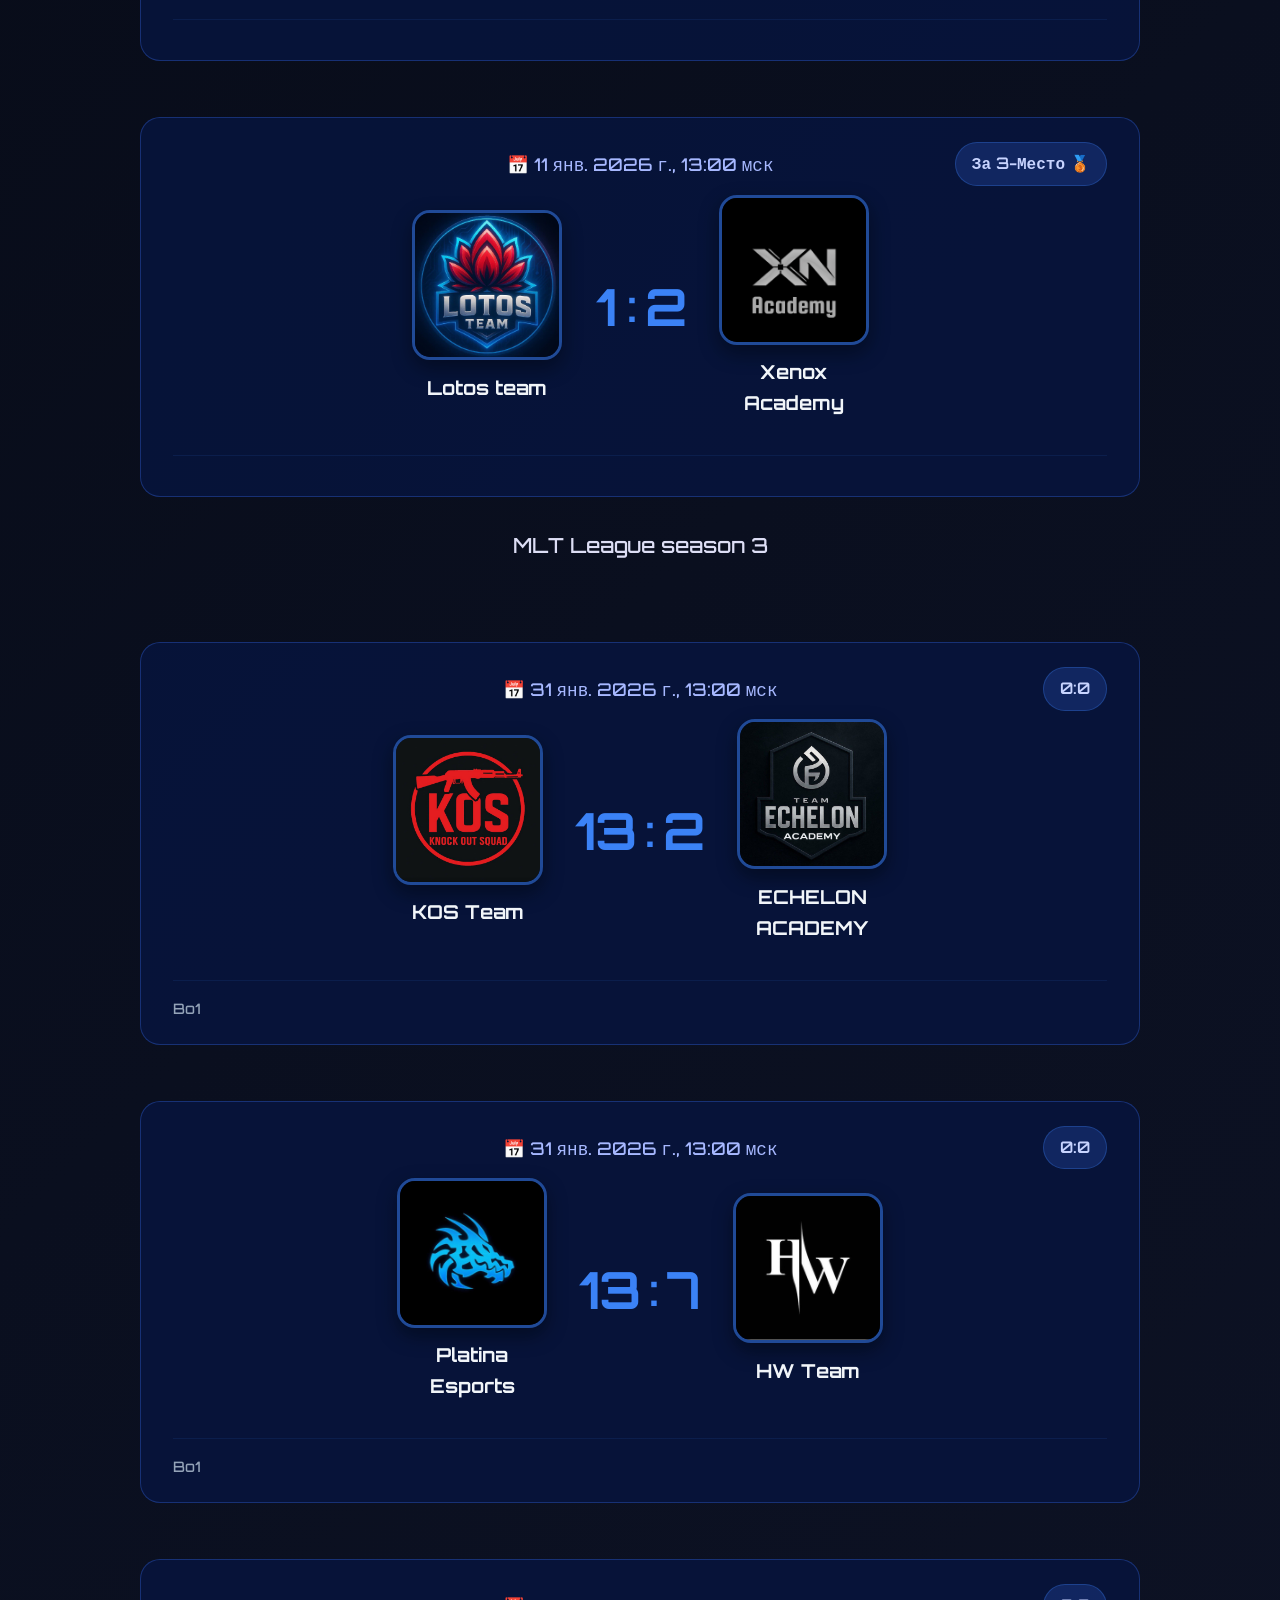
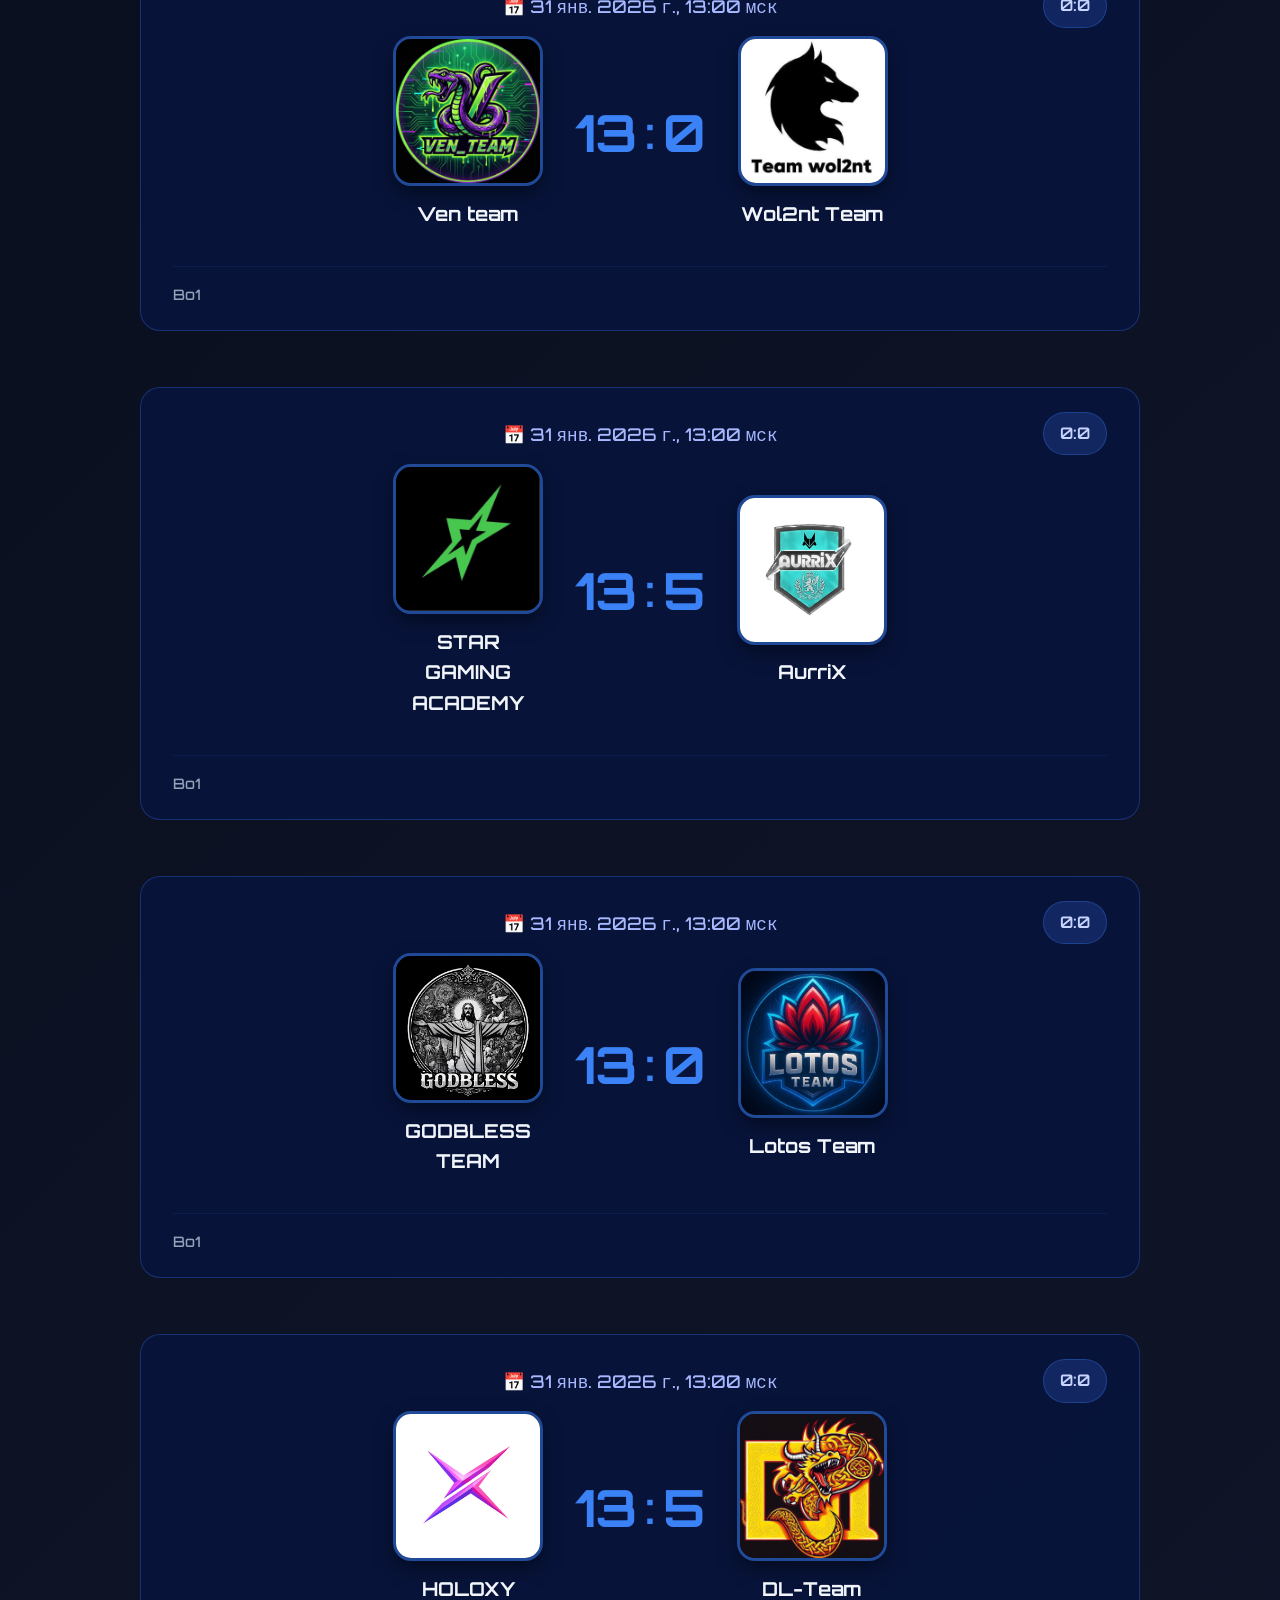
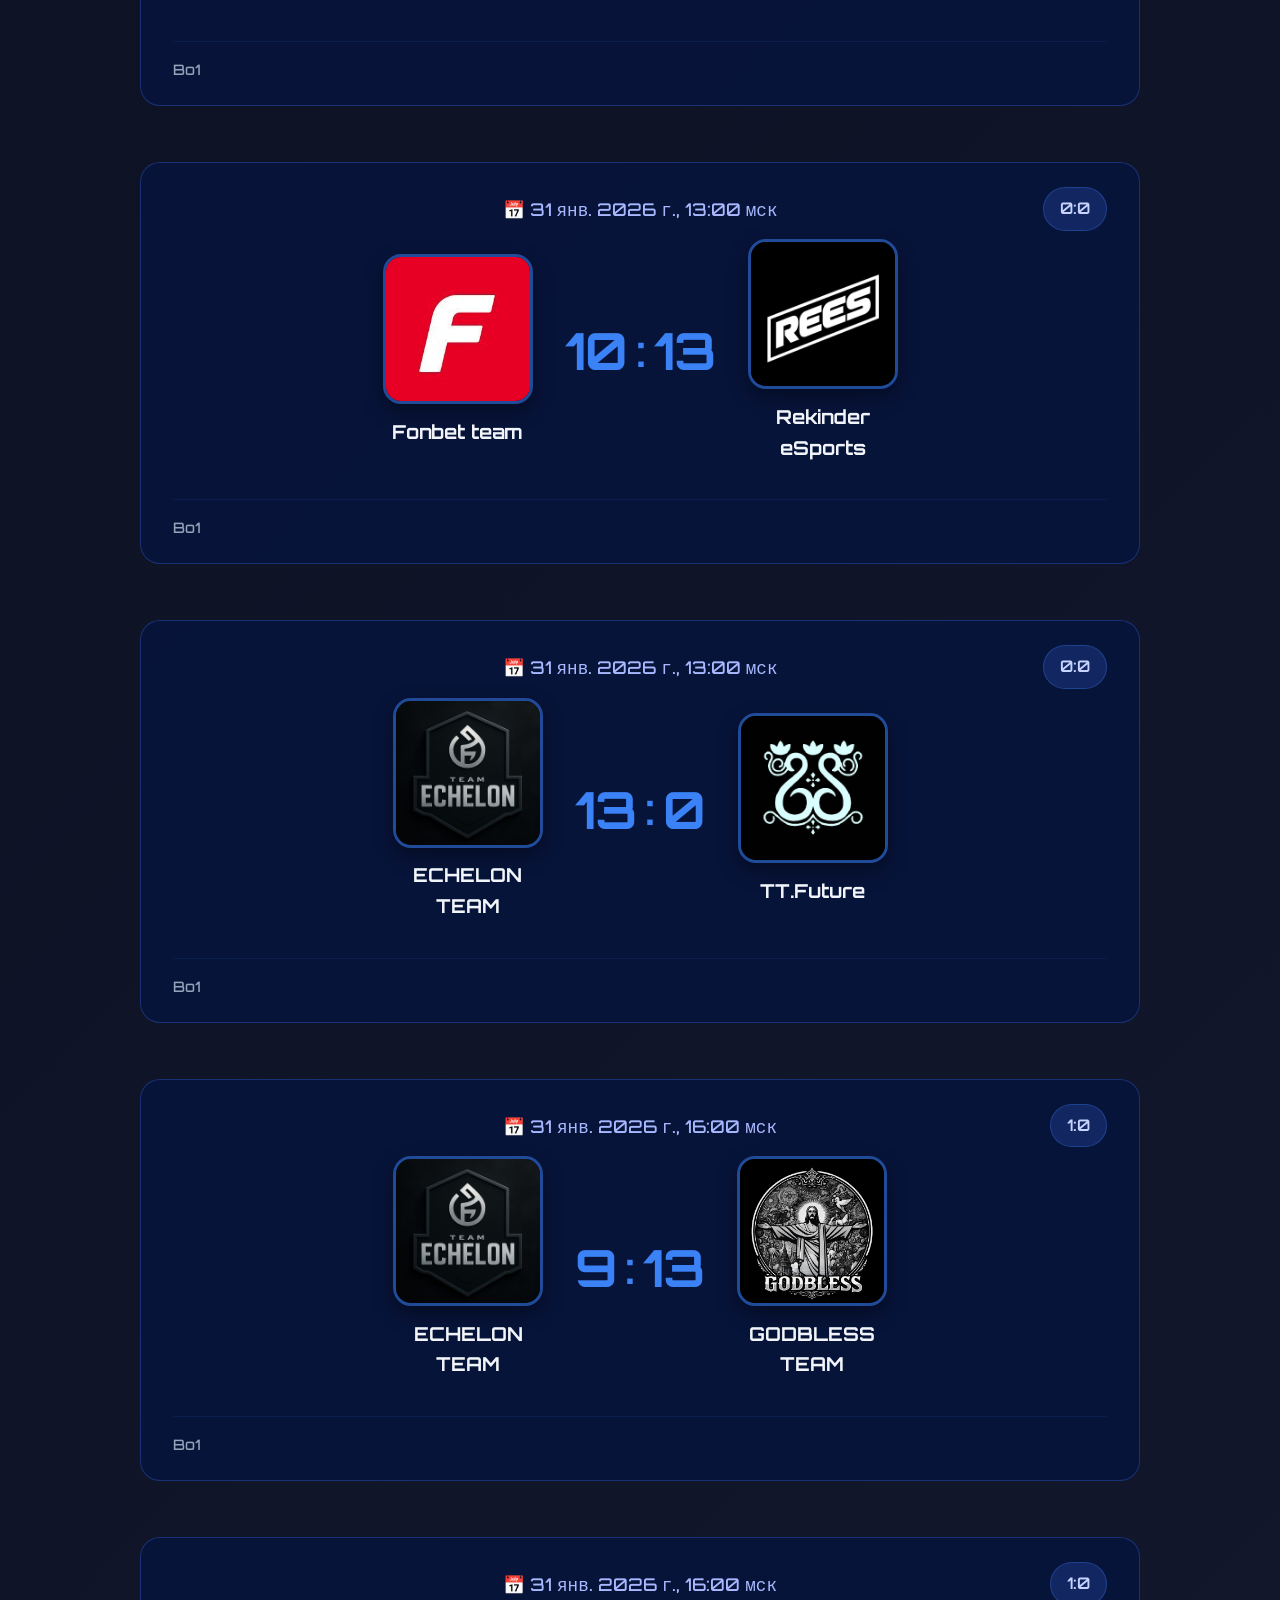
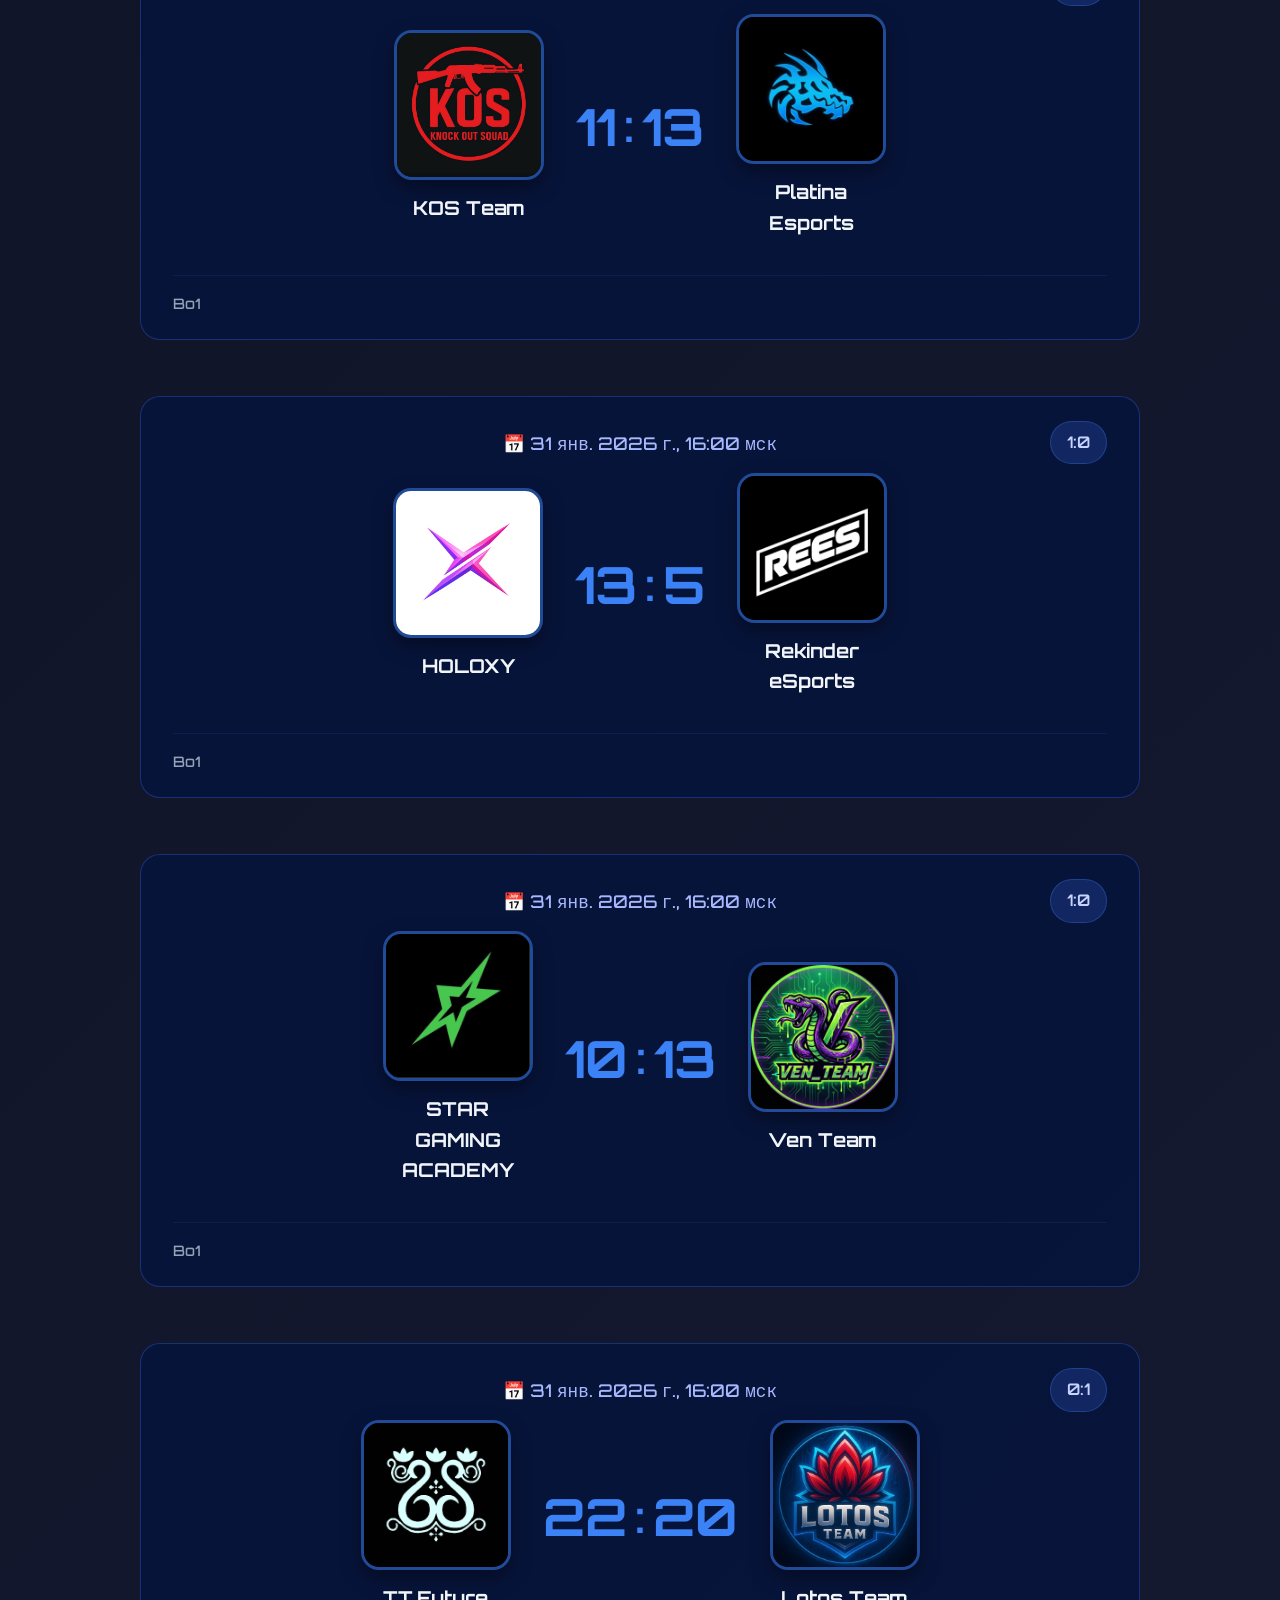
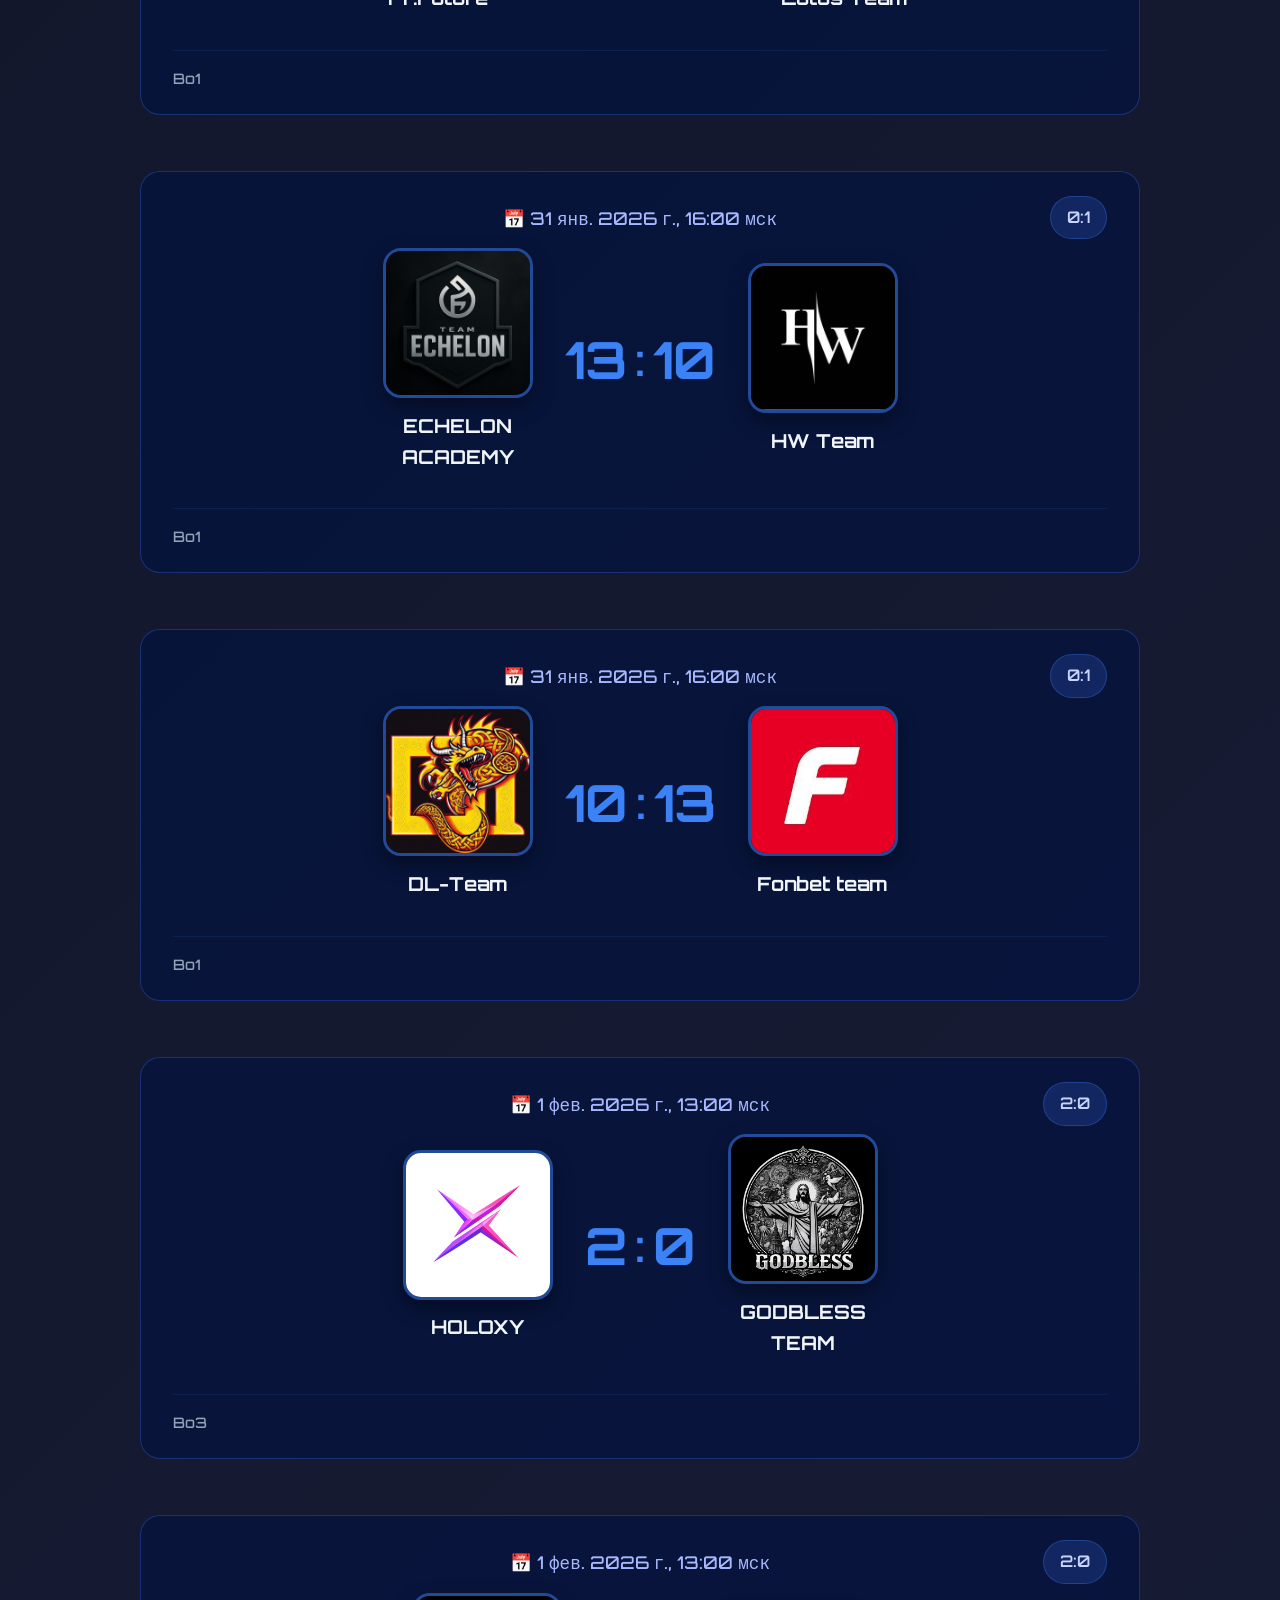
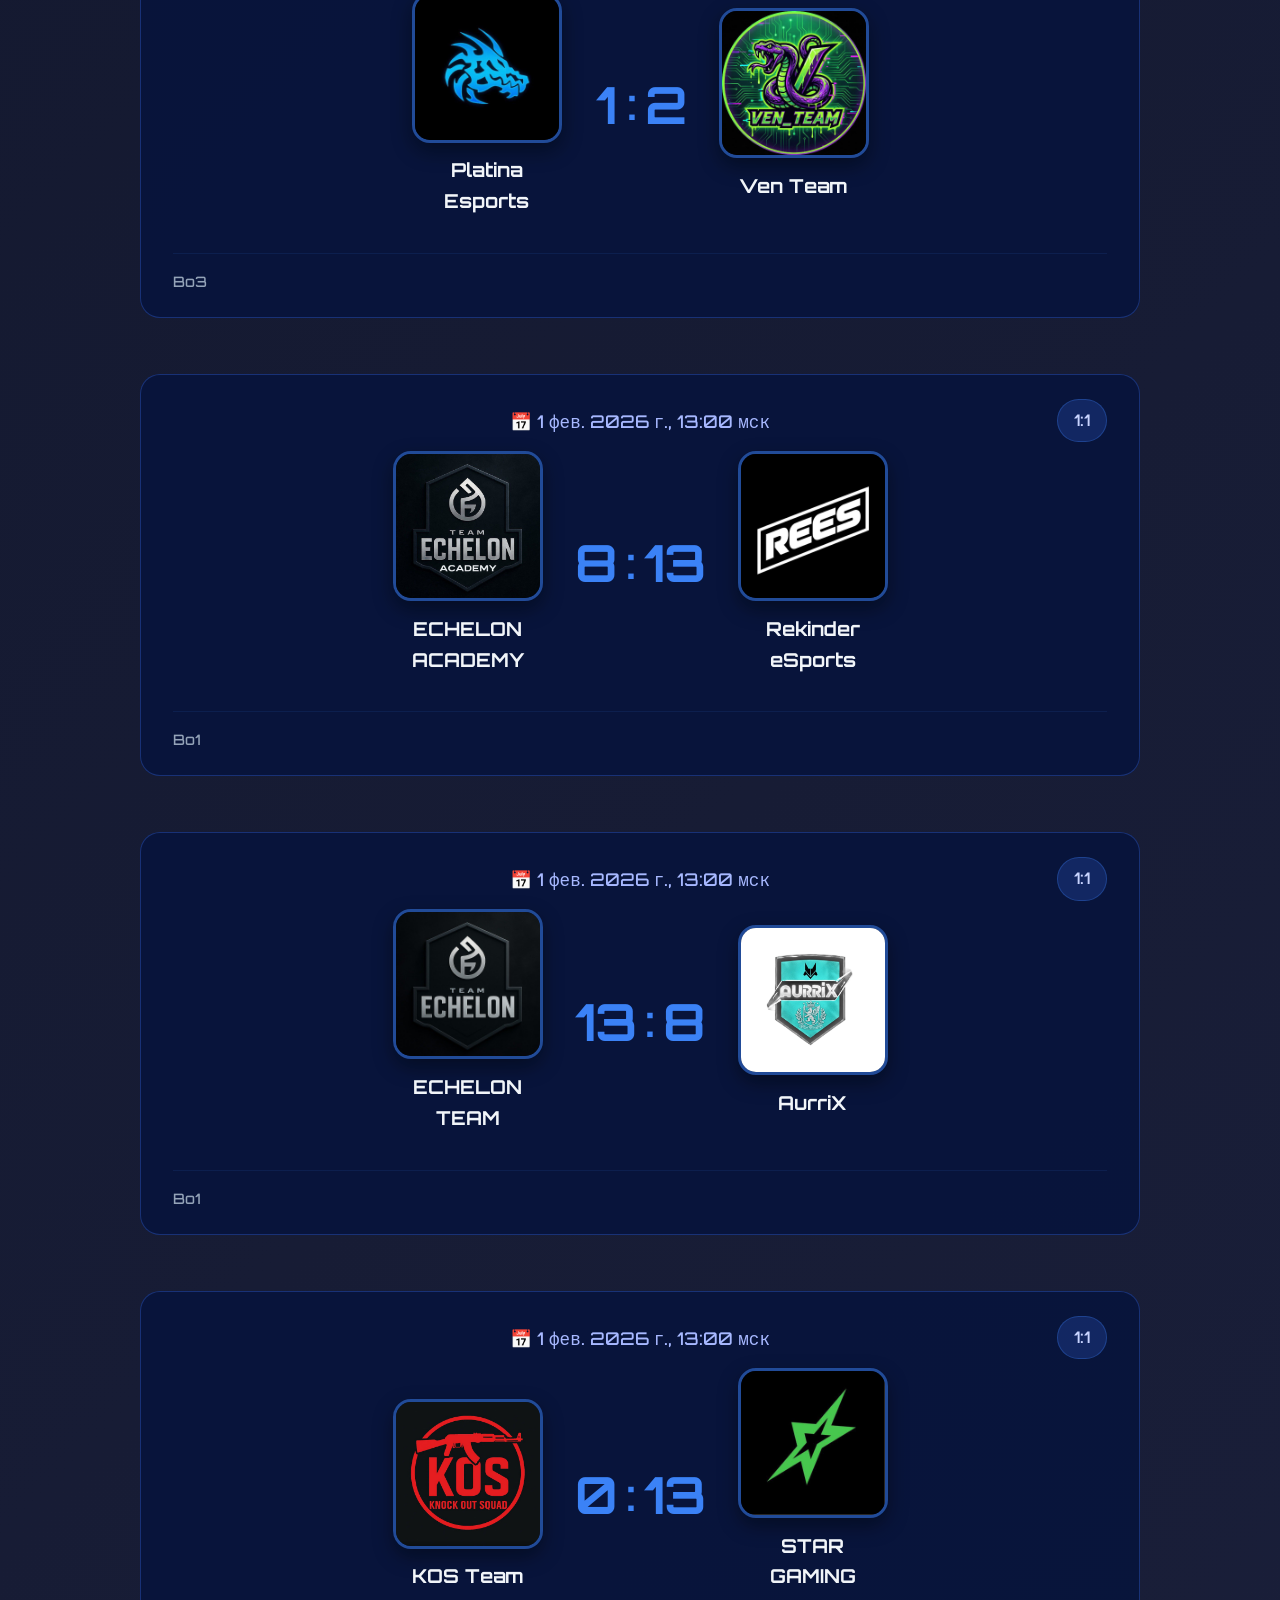
==== commit 91995a82: "Add files via upload" ====
--- a/matches.html
+++ b/matches.html
@@ -543,7 +543,7 @@
                             <span class="match-score-right">0</span>
                         </div>
                         <div class="match-team-right">
-                            <div class="match-team-name">0:0</div>
+                            <div class="match-team-name">Wol2nt Team</div>
                             <img src="img/Wol2nt Team.jpg" alt="Wol2nt Team" class="match-logo">
                         </div>
                     </div>
@@ -1260,7 +1260,7 @@
                     </div>
                     <div class="match-teams">
                         <div class="match-team-left">
-                            <img src="img/Platina Esports Academy.jpg" alt="Platina Esports" class="match-logo">
+                            <img src="img/Rekinder eSports.jpg" alt="Platina Esports" class="match-logo">
                             <div class="match-team-name">Rekinder Esports</div>
                         </div>
                         <div class="match-score-box">
